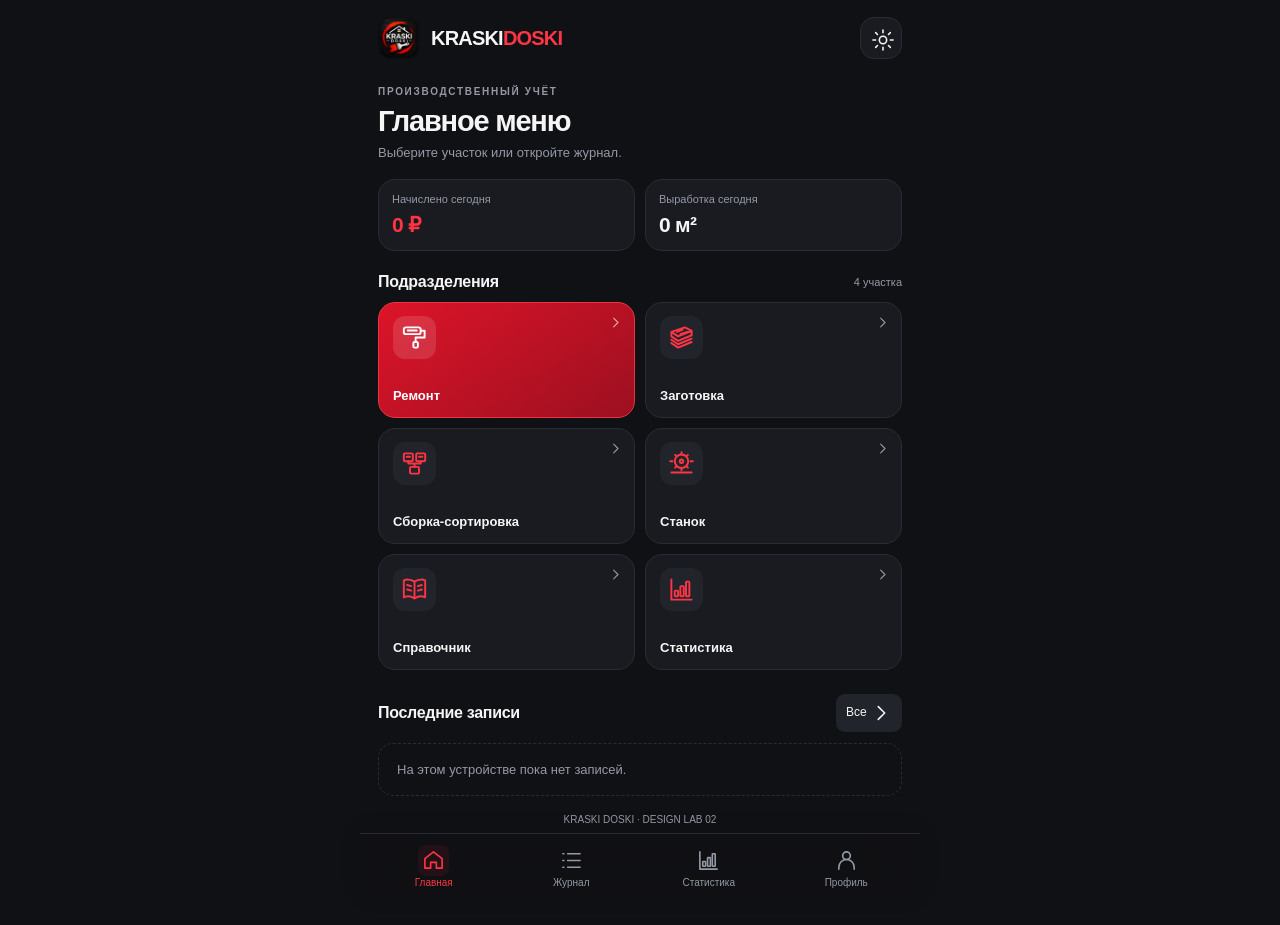
==== kd2-design/index.html @ 3a866140 "Design Lab 02: compact entry screen and four-tab navigation" ====
<!doctype html><html lang="ru"><head><meta charset="utf-8"><meta name="viewport" content="width=device-width,initial-scale=1,viewport-fit=cover"><meta name="theme-color" content="#101012"><meta name="apple-mobile-web-app-capable" content="yes"><meta name="apple-mobile-web-app-title" content="KRASKI DOSKI"><meta name="mobile-web-app-capable" content="yes"><meta name="apple-mobile-web-app-status-bar-style" content="default"><link rel="apple-touch-icon" sizes="180x180" href="https://origame1987.github.io/-/kd2-apple-icon.png"><link rel="icon" type="image/png" href="https://origame1987.github.io/-/kd2-icon-192.png"><title>KRASKI DOSKI 2.0</title><style>
:root{font:15px -apple-system,BlinkMacSystemFont,'Segoe UI',sans-serif;color-scheme:dark;--bg:#101012;--card:#1c1c1f;--line:#323236;--fg:#f5f5f6;--mut:#9b9ba4;--red:#ff2938;--soft:#242429}*{box-sizing:border-box}body{margin:0;background:var(--bg);color:var(--fg)}body.light{color-scheme:light;--bg:#f3f3f5;--card:#fff;--line:#e2e2e6;--fg:#17171b;--mut:#676772;--soft:#eaeaf0;--red:#d80c20}main{max-width:560px;margin:auto;padding:calc(12px + env(safe-area-inset-top)) 16px calc(100px + env(safe-area-inset-bottom))}header{display:flex;align-items:center;gap:8px;margin-bottom:24px}header img{width:34px;height:34px;border-radius:8px}header b{font-size:19px;letter-spacing:-.7px}em{font-style:normal;color:var(--red)}header button{margin-left:auto}h1{font-size:25px;letter-spacing:-.8px;margin:0 0 6px}h2{font-size:17px;margin:20px 0 10px}p{color:var(--mut);margin:5px 0 14px;font-size:13px;line-height:1.4}button,input,select,textarea{font:inherit;color:var(--fg)}button{cursor:pointer;border:0;background:var(--soft);border-radius:9px;padding:11px}button:active{opacity:.75}svg{width:22px;height:22px;vertical-align:middle;flex:none}button svg{pointer-events:none}.tiles{display:grid;grid-template-columns:1fr 1fr;gap:9px;margin:18px 0}.tile{height:112px;display:flex;flex-direction:column;justify-content:center;align-items:center;gap:12px;background:linear-gradient(135deg,var(--soft),var(--card));border:1px solid var(--line);font-weight:650;font-size:14px;line-height:1.15}.tile svg{width:36px;height:36px}.tile:first-child{background:linear-gradient(140deg,#ef1725,#a70916);border-color:#e92c38;color:white}.card{border:1px solid var(--line);background:var(--card);border-radius:12px;padding:12px;margin:9px 0}.row{display:flex;align-items:center;gap:9px;min-height:43px;border-bottom:1px solid var(--line);padding:5px 0}.row:last-child{border:0}.row>svg{color:var(--mut);width:19px;height:19px}.row label{flex:0 1 39%;font-size:12px;color:var(--mut)}.row input,.row select,.row textarea{flex:1;width:0;min-width:0;max-width:100%;background:transparent;border:0;text-align:right;padding:8px 4px;outline:none;box-sizing:border-box;font-size:14px}.row input[type=date],.row input[type=time]{appearance:none;-webkit-appearance:none;display:block;min-width:0;overflow:hidden}.row select{direction:ltr!important;text-align:left!important;unicode-bidi:isolate;min-width:0;flex:1 1 0;appearance:auto}.row:has(select#size),.row:has(select#rs),.row:has(select#operation){flex-wrap:wrap}.row:has(select#size) select,.row:has(select#rs) select,.row:has(select#operation) select{flex:0 0 100%;width:100%;padding:9px 4px}.ref-table{width:100%;border-collapse:collapse;font-size:14px;direction:ltr}.ref-table th,.ref-table td{padding:11px 3px;border-bottom:1px solid var(--line);text-align:left}.ref-table th{font-size:12px;color:var(--mut)}.ref-table td:last-child,.ref-table th:last-child{text-align:right;white-space:nowrap}.ref-table td:first-child{overflow-wrap:anywhere}.ref-search{width:100%;min-width:0}.ref-version{color:var(--mut);font-size:12px}.row input[type=checkbox]{flex:0 0 22px;width:22px;height:22px}.primary{background:linear-gradient(180deg,#ff2433,#c91020);color:white;font-weight:650;width:100%;min-height:46px;margin:10px 0}.small{font-size:12px;padding:8px 10px}.flex{display:flex;align-items:center;gap:8px}.spread{justify-content:space-between}.muted{color:var(--mut);font-size:12px}.metrics{display:grid;grid-template-columns:1fr 1fr;gap:9px}.metric{min-width:0;background:var(--card);border:1px solid var(--line);border-radius:11px;padding:13px;display:grid;gap:8px}.metric svg{color:var(--red)}.metric strong{font-size:21px;letter-spacing:-.7px;overflow-wrap:anywhere}.nav{position:fixed;bottom:0;left:50%;transform:translateX(-50%);width:min(100%,560px);background:var(--bg);border-top:1px solid var(--line);display:flex;align-items:center;justify-content:space-around;padding:8px 5px calc(8px + env(safe-area-inset-bottom));z-index:5}.nav button{background:none;color:var(--mut);font-size:10px;display:flex;flex-direction:column;align-items:center;gap:4px;padding:4px;min-width:53px}.nav button.active{color:var(--red)}.nav button.plus{background:linear-gradient(#ff303f,#ce0717);color:white;border-radius:50%;min-width:48px;width:48px;height:48px;display:grid;place-items:center}.nav button.plus svg{width:27px;height:27px}.record{display:flex;gap:10px;align-items:center;padding:12px 10px;background:var(--card);border:1px solid var(--line);border-radius:10px;margin:5px 0;cursor:pointer}.record>svg{color:var(--red);width:27px;height:27px}.record .info{flex:1;min-width:0}.record b{font-size:14px}.record small{display:block;color:var(--mut);font-size:11px;margin-top:3px;overflow-wrap:anywhere}.right{text-align:right}.datehead{display:flex;justify-content:space-between;font-size:12px;color:var(--mut);padding:10px 0 3px}.filters{display:flex;gap:5px;overflow:auto;margin:12px 0}.filters button{white-space:nowrap;font-size:12px}.filters .active{background:#d91222;color:white}.search{width:100%;padding:12px;background:var(--card);border:1px solid var(--line);border-radius:10px;margin:8px 0}.bars{height:115px;display:flex;gap:6px;align-items:end;padding:8px 0}.bars div{flex:1;min-width:0;text-align:center;font-size:10px;color:var(--mut)}.bars i{display:block;background:linear-gradient(#ff4350,#b40718);border-radius:4px 4px 0 0;margin:0 2px 5px}.donut{width:112px;height:112px;border-radius:50%;display:grid;place-items:center;flex:none}.donut span{border-radius:50%;width:84px;height:84px;background:var(--card);display:grid;place-items:center;font-weight:700;font-size:13px}dialog{max-width:min(92vw,480px);width:100%;background:var(--card);color:var(--fg);border:1px solid var(--line);border-radius:16px;padding:18px}dialog::backdrop{background:#000a}.hide{display:none!important} @media print{.nav,header,button,.filters,.search{display:none!important}body{background:white;color:black}main{padding:0}.card,.record{background:white;color:black;border-color:#aaa}}
/* Design preview 01 */
:root{--bg:#101114;--card:#191b20;--soft:#22242b;--line:#292c33;--red:#ff3545;--mut:#9499a5}
body.light{--bg:#f4f5f7;--card:#fff;--soft:#ebedf2;--line:#dfe2e8;--mut:#626977;--red:#c9142a}
main{padding-left:18px;padding-right:18px}header{gap:11px;margin:5px 0 27px}header img{width:42px;height:42px;border-radius:12px}header b{font-size:20px;letter-spacing:-.8px}header button{width:42px;height:42px;border:1px solid var(--line);border-radius:14px;background:var(--card)}
.home-intro{margin:0 0 17px}.home-intro h1{font-size:29px;letter-spacing:-1.2px}.eyebrow{font-size:10px;letter-spacing:1.7px;font-weight:700;color:var(--mut);margin-bottom:8px}.home-kpis{display:grid;grid-template-columns:1fr 1fr;gap:10px;margin:0 0 22px}.home-kpi{background:var(--card);border:1px solid var(--line);border-radius:17px;padding:13px;min-width:0}.home-kpi span{font-size:11px;color:var(--mut);display:block;margin-bottom:8px}.home-kpi strong{font-size:21px;letter-spacing:-.7px;overflow-wrap:anywhere}.home-kpi:first-child strong{color:var(--red)}.home-section{display:flex;align-items:center;justify-content:space-between;margin:18px 0 11px}.home-section h2{margin:0;font-size:16px;letter-spacing:-.3px}.home-section small{color:var(--mut);font-size:11px}.tiles{gap:10px;margin:0 0 24px;grid-template-columns:repeat(2,minmax(0,1fr))}.tile{height:116px;position:relative;align-items:flex-start;justify-content:space-between;text-align:left;padding:13px 14px;border-radius:17px;background:var(--card);font-size:13px;font-weight:650;gap:6px}.tile:first-child{background:linear-gradient(145deg,#dd1429,#9c1020);border-color:#ed3243;color:#fff}.tile-icon{width:43px;height:43px;display:grid;place-items:center;border-radius:12px;background:var(--soft);color:var(--red)}.tile:first-child .tile-icon{background:#ffffff20;color:white}.tile .tile-icon svg{width:27px;height:27px}.tile .tile-arrow{position:absolute;right:11px;top:12px;color:var(--mut)}.tile .tile-arrow svg{width:15px;height:15px}.tile:first-child .tile-arrow{color:#ffffffa0}.tile-name{max-width:100%;overflow-wrap:anywhere}.home-empty{padding:18px;border:1px dashed var(--line);border-radius:15px;color:var(--mut);font-size:13px}.nav{background:var(--bg);background:color-mix(in srgb,var(--bg) 88%,transparent);backdrop-filter:blur(22px);-webkit-backdrop-filter:blur(22px);padding-top:9px;box-shadow:0 -4px 24px #00000010}.nav button{min-width:0;flex:1;font-size:10px;gap:5px}.nav button.plus{flex:0 0 52px;width:52px;height:52px;margin:0 9px;box-shadow:0 5px 18px #e51b3938}.nav button.active:not(.plus) svg{background:#ff354515;border-radius:8px;box-sizing:content-box;padding:4px;margin:-4px}.record{border-radius:14px}.preview-label{font-size:10px;color:var(--mut);text-align:center;margin-top:18px}@media(max-width:350px){main{padding-left:12px;padding-right:12px}.tile{padding:10px;height:106px}.home-kpi strong{font-size:18px}}@media(prefers-reduced-motion:no-preference){.tile{transition:transform .15s,opacity .15s}.tile:active{transform:scale(.97)}}/* Design Lab 02: entry */
.nav button{flex:1 1 25%;min-height:44px;justify-content:center}.nav button svg{width:23px;height:23px}.nav{padding-top:11px}
.entry-heading{display:flex;align-items:center;gap:12px;margin:0 0 15px}.entry-heading .entry-mark{display:grid;place-items:center;width:45px;height:45px;border-radius:13px;background:#ff354514;color:var(--red);flex:none}.entry-heading .entry-mark svg{width:27px;height:27px}.entry-heading h1{font-size:24px;margin:0 0 3px}.entry-heading p{margin:0;font-size:12px}.entry-heading .small{margin-left:auto;background:var(--card);border:1px solid var(--line);white-space:nowrap}.entry-caption{font-size:10px;font-weight:700;letter-spacing:1.3px;color:var(--mut);margin:17px 2px 7px}.entry-form .card{padding:4px 13px;border-radius:16px;margin:0 0 11px}.entry-form .row{min-height:44px;gap:9px;min-width:0}.entry-form .row>svg{color:var(--mut);width:18px;height:18px}.entry-form .row label{font-size:12px;flex:0 1 36%;min-width:0}.entry-form .row input,.entry-form .row select,.entry-form .row textarea{font-size:16px;min-width:0;max-width:100%;padding:9px 2px;border-radius:7px}.entry-form .row select{text-align:right!important;direction:ltr!important}.entry-form .row:has(select#size),.entry-form .row:has(select#operation){flex-wrap:nowrap}.entry-form .row:has(select#size) select,.entry-form .row:has(select#operation) select{flex:1 1 0;width:0;min-width:0;padding:9px 2px}.entry-form .row input[type=date],.entry-form .row input[type=time]{width:0;flex:1 1 0;max-width:100%;min-width:0;overflow:hidden;text-align:right}.entry-form .row input::-webkit-date-and-time-value{text-align:right;min-width:0}.entry-form .row input[type=checkbox]{flex:0 0 22px;width:22px;height:22px;margin-left:auto;accent-color:var(--red)}.entry-form .row:focus-within>svg{color:var(--red)}.entry-form .metrics{gap:10px;margin:17px 0 0}.entry-form .metric{border-radius:16px;padding:14px;gap:7px}.entry-form .metric:last-child{border-color:#ff35455c}.entry-form .primary.entry-save{border-radius:13px;min-height:49px;display:flex;align-items:center;justify-content:center;gap:8px;margin:12px 0 0;font-size:15px}.entry-save svg{width:19px;height:19px}.entry-hint{font-size:11px;color:var(--mut);text-align:center;margin:9px 0 0}.entry-form .row:has(select#size){flex-wrap:wrap;gap:2px 9px}.entry-form .row:has(select#size) label{flex:1}.entry-form .row:has(select#size) select{flex:0 0 calc(100% - 27px);margin-left:27px;width:calc(100% - 27px);text-align:left!important}.entry-form .row:has(select#operation){flex-wrap:wrap;gap:2px 9px}.entry-form .row:has(select#operation) label{flex:1}.entry-form .row:has(select#operation) select{flex:0 0 calc(100% - 27px);margin-left:27px;width:calc(100% - 27px);text-align:left!important}@media(max-width:350px){.entry-heading h1{font-size:20px}.entry-form .row label{flex-basis:33%}.entry-form .card{padding:4px 10px}}
</style></head><body><main><header><img src="[data-uri]" alt=""><b>KRASKI<em>DOSKI</em></b><button id="theme" aria-label="Тема"></button></header><section id="screen"></section></main><nav class="nav" id="nav"></nav><dialog id="modal"></dialog><script>
const DS=[{"id": "remont", "title": "Ремонт", "key": "kraski_doski_remont_v2", "withBad": true, "operations": [{"name": "Строганая доска", "rate": 33}, {"name": "Поднятый ворс", "rate": 43}, {"name": "Шпаклёвка", "rate": 33}]}, {"id": "zagotovka", "title": "Заготовка", "key": "kraski_doski_zagotovka_v2", "withBad": true, "operations": [{"name": "Заготовка", "rate": 15}]}, {"id": "sortirovka", "title": "Сборка-сортировка", "key": "kraski_doski_sortirovka_v2", "withBad": false, "operations": [{"name": "Сборка", "rate": 2.5}, {"name": "Сортировка", "rate": 2}]}, {"id": "stanok", "title": "Станок", "key": "kraski_doski_stanok_v1", "withBad": false, "operations": [{"name": "Строганая доска", "rate": 4}, {"name": "Промежутка", "rate": 3}, {"name": "Поднятый ворс", "rate": 3}]}];const sizeSet=['20×95×6000','20×120×6000','20×145×6000','45×95×6000','45×145×6000','45×195×6000'];
const PROFILES={
  'ИБКП':['17×145×6000','17×145×5700','17×145×5400','20×145×6000','20×145×5700','20×145×5400','20×170×6000','20×170×5700','20×170×5400','23×196×6000'],
  'UYW':['20×145×6000','20×145×5700','20×145×5400','20×170×6000','20×170×5700','20×170×5400'],
  'UYS':['20×145×6000','20×145×5700','20×145×5400','20×170×6000','20×170×5700','20×170×5400'],
  'UTV':['20×170×6000'],'UTS':['20×170×6000'],
  'KM4R':sizeSet.flatMap(s=>[s,s+' - 4 стороны']),
  'KM2R':['20×95×6000','20×120×6000','20×145×6000'],
  'Вагонка':['15×121×6000'],'Планкен':['20×145×6000']
};
const $=id=>document.getElementById(id), esc=x=>String(x??'').replace(/[&<>"']/g,c=>({'&':'&amp;','<':'&lt;','>':'&gt;','"':'&quot;',"'":'&#39;'}[c])), num=x=>Number(x)||0, fmt=x=>num(x).toLocaleString('ru-RU',{maximumFractionDigits:2}), money=x=>fmt(x)+' ₽', today=()=>{let d=new Date;return new Date(d-d.getTimezoneOffset()*60000).toISOString().slice(0,10)}, uid=()=>crypto.randomUUID?.()||Date.now()+'-'+Math.random(), read=(k,d)=>{try{return JSON.parse(localStorage.getItem(k))??d}catch{return d}}, KEY='kraski_doski_design_lab_01', oldcat=()=>read('kraski_doski_catalog_v2',{workers:[],profiles:PROFILES,orders:[],positions:[]});function initial(){return {catalog:oldcat(),apps:Object.fromEntries(DS.map(d=>[d.id,read(d.key,{records:[],operations:d.operations,hourRate:350})])),theme:'dark'}}let state=read(KEY,null)||read('kraski_doski_2_preview',null)||initial(), page='home', dept=DS[0].id, edit=null, draft=null, filter='all', period=30;const paths={home:'<path d="m3 10 9-7 9 7v10h-6v-6H9v6H3z"/>',list:'<path d="M8 5h13M8 12h13M8 19h13M3 5h1M3 12h1M3 19h1"/>',plus:'<path d="M12 4v16M4 12h16"/>',chart:'<path d="M3 3v18h18"/><rect x="6" y="13" width="3" height="5" rx=".6"/><rect x="11" y="9" width="3" height="9" rx=".6"/><rect x="16" y="5" width="3" height="13" rx=".6"/>',user:'<circle cx="12" cy="7" r="4"/><path d="M4 21v-2a8 8 0 0 1 16 0v2"/>',remont:'<rect x="2.5" y="3" width="15" height="6" rx="2"/><path d="M17.5 6H21v6h-8v4"/><rect x="11" y="16" width="4" height="5" rx="1"/><path d="M6 5.8h8"/>',zagotovka:'<path d="m3 7 12-4 6 3-12 5zM3 7v4l6 4 12-5V6M3 14l6 4 12-5M3 17l6 4 12-5"/><path d="m8 7 5-2m-2 4 6-2"/>',sortirovka:'<rect x="2.5" y="3" width="8" height="7" rx="1"/><rect x="13.5" y="3" width="8" height="7" rx="1"/><rect x="8" y="15" width="8" height="6" rx="1"/><path d="M6.5 10v2h11v-2M12 12v3M5 6h3m8 0h3"/>',stanok:'<circle cx="12" cy="10" r="6"/><circle cx="12" cy="10" r="1.5"/><path d="M12 2v2m0 12v2M4 10H2m20 0h-2M6.3 4.3l1.4 1.4m8.6 8.6 1.4 1.4m0-11.4-1.4 1.4m-8.6 8.6-1.4 1.4M3 20h18"/>',book:'<path d="M12 5C8 2.5 4 3 2.5 4v15c3-1.5 6-1.5 9.5 1 3.5-2.5 6.5-2.5 9.5-1V4C20 3 16 2.5 12 5zm0 0v15M5.5 8l3.5 1m-3.5 3 3.5 1m6-4 3.5-1m-3.5 5 3.5-1"/>',calendar:'<rect x="3" y="5" width="18" height="16" rx="2"/><path d="M3 10h18M7 2v6m10-6v6"/>',check:'<path d="m5 12 4 4L19 6"/>',box:'<path d="m3 7 9-4 9 4v10l-9 4-9-4zm0 0 9 4 9-4m-9 4v10"/>',clock:'<circle cx="12" cy="12" r="9"/><path d="M12 6v6l4 2"/>',money:'<circle cx="12" cy="12" r="9"/><path d="M10 18V6h4a3 3 0 0 1 0 6H8m0 3h7"/>',sun:'<circle cx="12" cy="12" r="4"/><path d="M12 1v3m0 16v3M1 12h3m16 0h3M4 4l2 2m12 12 2 2M20 4l-2 2M6 18l-2 2"/>',chev:'<path d="m9 5 7 7-7 7"/>'};const ico=k=>`<svg viewBox="0 0 24 24" fill="none" stroke="currentColor" stroke-width="1.7" stroke-linecap="round" stroke-linejoin="round">${paths[k]||paths.box}</svg>`;function persist(){try{localStorage.setItem(KEY,JSON.stringify(state));return true}catch(e){alert('Не удалось сохранить данные: '+e.message);return false}}const config=()=>DS.find(d=>d.id===dept), app=()=>state.apps[dept], all=()=>DS.flatMap(d=>(state.apps[d.id]?.records||[]).map(r=>({...r,department:d.id}))), name=id=>DS.find(d=>d.id===id)?.title||id, total=(a,k)=>a.reduce((s,r)=>s+num(r[k]),0);function go(p){page=p;render();window.scrollTo(0,0)}function start(id,r=null,copy=false){dept=id;edit=copy?null:r?.id||null;draft=r?{...r,date:copy?today():r.date}: {date:today(),workerId:app().lastWorkerId||'',mode:'piece',operation:app().operations[0]?.name,qty:'',bad:0,profile:Object.keys(state.catalog.profiles)[0]};go('entry')}function opts(a,v){return a.map(x=>{let [k,t]=Array.isArray(x)?x:[x,x];return `<option value="${esc(k)}" ${String(k)===String(v)?'selected':''}>${esc(t)}</option>`}).join('')}function sel(id,a,v){return `<select id="${id}">${opts(a,v)}</select>`}function inp(id,v='',type='text'){return `<input id="${id}" type="${type}" value="${esc(v)}" ${type==='number'?'min="0" step="any" inputmode="decimal"':''}>`}function row(label,field,k='box'){return `<div class="row">${ico(k)}<label>${label}</label>${field}</div>`}function metric(t,v,k){return `<div class="metric">${ico(k)}<span class="muted">${t}</span><strong>${v}</strong></div>`}function rec(r){return `<div class="record" onclick="openRecord('${esc(r.department)}','${esc(r.id)}')">${ico(r.department)}<div class="info"><b>${esc(name(r.department))}</b><small>${esc(r.operation)} · ${esc(r.order||'—')} / ${esc(r.position||'—')}</small><small>${esc(r.worker||'')} · ${esc(r.profile||'')} ${esc(r.size||'')}</small></div><div class="right"><b>${r.mode==='hour'?fmt(r.hours)+' ч':fmt(r.area)+' м²'}</b><small style="color:var(--red)">${money(r.pay)}</small></div>${ico('chev')}</div>`}function render(){document.body.classList.toggle('light',state.theme==='light');$('theme').innerHTML=ico('sun');$('nav').innerHTML=[['home','Главная','home'],['journal','Журнал','list'],['stats','Статистика','chart'],['settings','Профиль','user']].map(([p,t,k])=>`<button class="${p===page?'active':''} ${p==='entry'?'plus':''}" onclick="${p==='entry'?"start(dept)":`go('${p}')`}">${ico(k)}${t}</button>`).join('');let a=all(),s=$('screen');if(page==='home'){let daily=a.filter(r=>r.date===today()),tile=(k,t,action)=>`<button class="tile" onclick="${action}"><span class="tile-icon">${ico(k)}</span><span class="tile-arrow">${ico('chev')}</span><span class="tile-name">${esc(t)}</span></button>`;s.innerHTML=`<div class="home-intro"><div class="eyebrow">ПРОИЗВОДСТВЕННЫЙ УЧЁТ</div><h1>Главное меню</h1><p>Выберите участок или откройте журнал.</p></div><div class="home-kpis"><div class="home-kpi"><span>Начислено сегодня</span><strong>${money(total(daily,'pay'))}</strong></div><div class="home-kpi"><span>Выработка сегодня</span><strong>${fmt(total(daily,'area'))} м²</strong></div></div><div class="home-section"><h2>Подразделения</h2><small>4 участка</small></div><div class="tiles">${DS.map(d=>tile(d.id,d.title,`start('${d.id}')`)).join('')}${tile('book','Справочник',`go('ref')`)}${tile('chart','Статистика',`go('stats')`)}</div><div class="home-section"><h2>Последние записи</h2><button class="small" onclick="go('journal')">Все ${ico('chev')}</button></div>${a.sort((x,y)=>String(y.updatedAt||y.date).localeCompare(String(x.updatedAt||x.date))).slice(0,3).map(rec).join('')||'<div class="home-empty">На этом устройстве пока нет записей.</div>'}<div class="preview-label">KRASKI DOSKI · DESIGN LAB 02</div>`}else if(page==='entry')entry();else if(page==='journal'||page==='orders'||page==='report')journal();else if(page==='stats')stats();else if(page==='settings')settings();else reference()}
function entry(){let d=draft||{},c=config(),a=app(),profiles=state.catalog.profiles,pr=d.profile||Object.keys(profiles)[0],sorting=d.sorting||{};let fields=[['sortNumber','№ сортировки'],['sortArea','Площадь сортировки'],['orderQty','Количество в заказе'],['orderGrade','Сорт'],['orderArea','Площадь заказа'],['whABC','ABC'],['whAB','AB'],['whCover','AB (укрывная)'],['whD','D'],['sortNote','Примечание']];$('screen').innerHTML=`<div class="entry-form"><div class="entry-heading"><span class="entry-mark">${ico(dept)}</span><div><h1>${edit?'Редактирование':'Новая запись'}</h1><p>${esc(c.title)}</p></div><button class="small" onclick="repeat()">Повторить</button></div><div class="entry-caption">ОСНОВНЫЕ ДАННЫЕ</div><div class="card">${row('Участок',sel('dep',DS.map(x=>[x.id,x.title]),dept))}${row('Дата работы',inp('date',d.date||today(),'date'),'calendar')}${row('Сотрудник',sel('worker',[['','Выберите'],...state.catalog.workers.filter(w=>w.active!==false||w.id===d.workerId).map(w=>[w.id,w.name])],d.workerId),'user')}${row('Заказ',inp('order',d.order),'list')}${row('Позиция',inp('position',d.position))}${dept==='stanok'?row('Время',inp('machineTime',d.machineTime,'time'),'clock'):''}${row('Начисление',sel('mode',[['piece','Сдельная'],['hour','Почасовая']],d.mode),'money')}</div><div class="card" id="piece"><div class="entry-caption" style="margin:10px 0 4px">ПРОИЗВОДСТВЕННОЕ ЗАДАНИЕ</div>${row('Вид работы',sel('operation',a.operations.map(o=>[o.name,o.name+' · '+fmt(o.rate)+' ₽']),d.operation))}${row('Профиль',sel('profile',Object.keys(profiles),pr))}${row('Размер',sel('size',profiles[pr]||[],d.size))}${row('Количество',inp('qty',d.qty,'number'))}${c.withBad?row('Брак',inp('bad',d.bad||0,'number')):''}${row('Площадь вручную',`<input id="manual" type="checkbox" ${d.manual?'checked':''}>`)}<div id="manualrow">${row('Площадь, м²',inp('manualArea',d.manual?d.area:'','number'))}</div><div id="sorting">${dept==='sortirovka'?fields.map(([k,t])=>row(t,inp(k,sorting[k],['sortArea','orderQty','orderArea','whABC','whAB','whCover','whD'].includes(k)?'number':'text'))).join(''):''}</div></div><div class="card" id="hour"><div class="entry-caption" style="margin:10px 0 4px">ПОЧАСОВАЯ РАБОТА</div>${row('Часы',inp('hours',d.hours,'number'),'clock')}${row('Описание',inp('description',d.description))}</div><div class="metrics" id="result"></div><button class="primary entry-save" onclick="save()">${ico('check')} Сохранить запись</button><p class="entry-hint">Данные сохраняются на этом устройстве</p></div>`; $('dep').onchange=()=>start($('dep').value);$('profile').onchange=()=>{$('size').innerHTML=opts(profiles[$('profile').value]||[]);calc()};$('screen').oninput=calc;$('screen').onchange=calc;calc()}
function calc(){if(page!=='entry'||!$('mode'))return;let hour=$('mode').value==='hour',qty=num($('qty').value),bad=num($('bad')?.value),p=$('profile').value,s=$('size').value,[t,w,l]=(s.match(/\d+/g)||[]).map(Number),width=s.includes('4 стороны')?2*(w+t):['KM2R','KM4R'].includes(p)?w+2*t:w,area=$('manual').checked?num($('manualArea').value):num(width*l*Math.max(0,qty-bad)/1e6),hours=num($('hours').value),op=hour?'Почасовая работа':$('operation').value,rate=edit&&draft.operation===op&&Number.isFinite(+draft.rate)?+draft.rate:hour?num(app().hourRate):num(app().operations.find(o=>o.name===op)?.rate),pay=Math.round((hour?hours:area)*rate*100)/100;$('piece').classList.toggle('hide',hour);$('hour').classList.toggle('hide',!hour);$('manualrow').classList.toggle('hide',!$('manual').checked);$('sorting').classList.toggle('hide',op!=='Сортировка');$('result').innerHTML=metric('Выработка',hour?fmt(hours)+' ч':fmt(area)+' м²','chart')+metric('Заработок',`<em>${money(pay)}</em>`,'money');return {mode:hour?'hour':'piece',operation:op,qty:hour?0:qty,bad:hour?0:bad,profile:hour?'':p,size:hour?'':s,area:hour?0:area,hours:hour?hours:0,rate,pay,manual:!hour&&$('manual').checked}}
function save(){let r=calc(),w=state.catalog.workers.find(w=>w.id===$('worker').value),date=$('date').value;if(!w||!date||r.rate<0|| (r.mode==='piece'&&(!Number.isInteger(r.qty)||r.qty<=0||!Number.isInteger(r.bad)||r.bad<0||r.bad>r.qty||!r.area||r.area<0))||(r.mode==='hour'&&r.hours<=0))return alert('Проверьте сотрудника, дату и объём.');Object.assign(r,{id:edit||uid(),department:dept,date,workerId:w.id,worker:w.name,order:$('order').value.trim(),position:$('position').value.trim(),description:r.mode==='hour'?$('description').value:'',updatedAt:new Date().toISOString()});if($('machineTime'))r.machineTime=$('machineTime').value;if(r.operation==='Сортировка'){r.sorting={};for(let k of ['sortNumber','sortArea','orderQty','orderGrade','orderArea','whABC','whAB','whCover','whD','sortNote']){let e=$(k);if(e.type==='number'&&e.value!==''&&(+e.value<0||!Number.isFinite(+e.value)))return alert('Проверьте поля сортировки');r.sorting[k]=e.type==='number'&&e.value!==''?+e.value:e.value}}if(date>today()&&!confirm('Дата в будущем. Продолжить?'))return;if(app().records.some(x=>x.id!==edit&&['date','workerId','order','position','operation','qty','area','hours'].every(k=>String(x[k]??'')===String(r[k]??'')))&&!confirm('Похожая запись уже существует. Сохранить?'))return;let old=app().records.slice();if(edit)app().records=old.map(x=>x.id===edit?r:x);else app().records.unshift(r);app().lastWorkerId=w.id;if(!persist()){app().records=old;return}edit=null;go('journal')}
function repeat(){let r=app().records[0];if(!r)return alert('Нет предыдущих записей');start(dept,r,true)}function openRecord(d,id){let r=state.apps[d].records.find(x=>String(x.id)===id);if(!r)return;let m=$('modal');m.innerHTML=`<h2>${esc(name(d))}</h2><p>${esc(r.date)} · ${esc(r.worker)} · ${money(r.pay)}</p><button class="primary" id="ed">Редактировать</button><button id="del">Удалить запись</button> <button onclick="$('modal').close()">Закрыть</button>`;m.showModal();$('ed').onclick=()=>{m.close();start(d,r)};$('del').onclick=()=>{if(confirm('Удалить запись?')){let a=state.apps[d],old=a.records;a.records=a.records.filter(x=>x!==r);if(!persist())a.records=old;m.close();render()}}}
function journal(){let s=$('screen');s.innerHTML=`<h1>${page==='orders'?'История заказов':page==='report'?'Отчёт':'Журнал'}</h1><div class="filters">${[['all','Все'],...DS.map(d=>[d.id,d.title])].map(([k,t])=>`<button class="${filter===k?'active':''}" onclick="filter='${k}';journal()">${t}</button>`).join('')}</div><input id="search" class="search" placeholder="Поиск заказа, сотрудника, профиля"><div class="card">${row('С даты',inp('from','','date'),'calendar')}${row('По дату',inp('to','','date'),'calendar')}</div><div id="journalList"></div>${page==='report'?'<button class="primary" onclick="window.print()">Печатать / PDF</button><button onclick="csv()">CSV</button>':''}`;for(let k of ['search','from','to'])$(k).oninput=journalRows;journalRows()}function rows(){let q=($('search')?.value||'').toLowerCase(),f=$('from')?.value,t=$('to')?.value;return all().filter(r=>(filter==='all'||r.department===filter)&&(!f||r.date>=f)&&(!t||r.date<=t)&&(!q||[r.order,r.position,r.worker,r.profile,r.operation].join(' ').toLowerCase().includes(q))).sort((a,b)=>String(b.date).localeCompare(String(a.date)))}function journalRows(){let a=rows(),groups={};for(let r of a)(groups[r.date]??=[]).push(r);$('journalList').innerHTML=`<div class="metrics">${metric('Начислено',money(total(a,'pay')),'money')}${metric('Выработка',fmt(total(a,'area'))+' м²','chart')}</div>`+Object.entries(groups).map(([d,rs])=>`<div class="datehead"><b>${esc(d.split('-').reverse().join('.'))}</b>${money(total(rs,'pay'))}</div>${rs.map(rec).join('')}`).join('')+(a.length?'':'<p>Нет записей.</p>')}
function stats(){let end=today(),cut=new Date(end+'T12:00:00');cut.setDate(cut.getDate()-period+1);let from=period===0?'':cut.toISOString().slice(0,10),a=all().filter(r=>!from||r.date>=from&&r.date<=end),days=Array.from({length:7},(_,i)=>{let d=new Date(end+'T12:00:00');d.setDate(d.getDate()-6+i);return d.toISOString().slice(0,10)}),vals=days.map(d=>total(a.filter(r=>r.date===d),'pay')),max=Math.max(1,...vals),areas=DS.map(d=>total(a.filter(r=>r.department===d.id),'area')),sum=areas.reduce((s,x)=>s+x,0),colors=['#ff2333','#ff7781','#a4a4ab','#55555e'];let n=0,stops=areas.map((v,i)=>{let x=n;n+=sum?v/sum*100:0;return colors[i]+' '+x+'% '+n+'%'});$('screen').innerHTML=`<h1>Статистика</h1><div class="filters">${[[1,'Сегодня'],[7,'Неделя'],[30,'Месяц'],[0,'Всё']].map(([k,t])=>`<button class="${k===period?'active':''}" onclick="period=${k};stats()">${t}</button>`).join('')}</div><div class="metrics">${metric('Заработок',money(total(a,'pay')),'money')}${metric('Выработка',fmt(sum)+' м²','chart')}${metric('Записей',a.length,'list')}${metric('Часы',fmt(total(a,'hours'))+' ч','clock')}</div><div class="card"><h2>Динамика заработка · 7 дней</h2><div class="bars">${vals.map((v,i)=>`<div title="${money(v)}"><i style="height:${Math.max(2,v/max*90)}px"></i>${days[i].slice(8)}</div>`).join('')}</div></div><div class="card"><h2>Выработка по участкам</h2><div class="flex"><div class="donut" style="background:${sum?'conic-gradient('+stops.join(',')+')':'var(--line)'}"><span>${fmt(sum)} м²</span></div><div style="flex:1">${DS.map((d,i)=>`<p><span style="color:${colors[i]}">●</span> ${d.title} · ${fmt(areas[i])} м²</p>`).join('')}</div></div></div>`}
function download(n,content,type){let url=URL.createObjectURL(new Blob([content],{type})),a=document.createElement('a');a.href=url;a.download=n;a.click();setTimeout(()=>URL.revokeObjectURL(url),1000)}function backup(){download('kraski-doski-2-'+today()+'.json',JSON.stringify({format:'kraski-doski-full-v2',catalog:state.catalog,apps:state.apps},null,2),'application/json')}function csv(){let cols=['department','date','worker','order','position','operation','profile','size','qty','bad','area','hours','rate','pay'];download('report.csv','\ufeff'+[cols.join(';'),...rows().map(r=>cols.map(k=>'"'+String(r[k]??'').replaceAll('"','""')+'"').join(';'))].join('\r\n'),'text/csv')}
function settings(){$('screen').innerHTML=`<h1>Профиль и настройки</h1><p>Тестовая версия · отдельное хранилище. Основное приложение не изменяется.</p><div class="card"><button class="primary" onclick="go('orders')">История заказов</button><button class="primary" onclick="go('report')">Отчёты и печать</button></div><h2>Сотрудники</h2><div class="card">${state.catalog.workers.map(w=>`<div class="row"><span style="flex:1">${esc(w.name)}</span><button class="small" onclick="toggleWorker('${esc(w.id)}')">${w.active===false?'Включить':'Отключить'}</button></div>`).join('')}${row('Имя',inp('wn'))}${row('Участок',sel('wh',DS.map(d=>[d.id,d.title]),dept))}<button class="primary" onclick="addWorker()">Добавить сотрудника</button></div><h2>Расценки</h2>${DS.map(d=>`<div class="card"><b>${d.title}</b>${state.apps[d.id].operations.map((o,i)=>row(esc(o.name),`<input type="number" min="0" step="any" value="${num(o.rate)}" onchange="setRate('${d.id}',${i},this.value)">`)).join('')}${row('Почасовая',`<input type="number" min="0" step="any" value="${num(state.apps[d.id].hourRate)}" onchange="setRate('${d.id}',-1,this.value)">`)} </div>`).join('')}<h2>Резервные копии</h2><button class="primary" onclick="backup()">Скачать JSON</button><div class="card"><label for="restore">Восстановить полную копию</label><input type="file" id="restore" accept=".json" style="max-width:100%"></div><button onclick="if(confirm('Заменить тестовые данные копией из старого приложения?')){state=initial();persist();render()}">Повторно скопировать старые данные</button>`;$('restore').onchange=async e=>{try{let o=JSON.parse(await e.target.files[0].text());if(o.format!=='kraski-doski-full-v2'||!Array.isArray(o.catalog?.workers)||!o.catalog.profiles||!DS.every(d=>Array.isArray(o.apps?.[d.id]?.records)&&Array.isArray(o.apps[d.id].operations)))throw Error('Нужна полная копия четырёх участков');if(confirm('Заменить только тестовые данные?')){state.catalog=o.catalog;state.apps=o.apps;persist();render()}}catch(e){alert(e.message)}}}function addWorker(){let n=$('wn').value.trim();if(!n)return;if(state.catalog.workers.some(w=>w.name.toLowerCase()===n.toLowerCase()))return alert('Имя уже существует');state.catalog.workers.push({id:uid(),name:n,home:$('wh').value,active:true});persist();settings()}function toggleWorker(id){let w=state.catalog.workers.find(w=>w.id===id);w.active=w.active===false;persist();settings()}function setRate(d,i,v){if(!Number.isFinite(+v)||+v<0)return alert('Проверьте ставку');if(i<0)state.apps[d].hourRate=+v;else state.apps[d].operations[i].rate=+v;persist()}
function areaPerBoard(profile,size){let [t,w,l]=(String(size).match(/\d+/g)||[]).map(Number);if(!(t>0&&w>0&&l>0))return 0;let face=profile==='KM4R'&&String(size).includes('4 стороны')?2*(w+t):['KM2R','KM4R'].includes(profile)?w+2*t:w;return face*l/1e6}
function fmtArea(v){return Number(v||0).toLocaleString('ru-RU',{maximumFractionDigits:4})}
function reference(){let profiles=state.catalog.profiles, rates=DS.flatMap(d=>(state.apps[d.id].operations||[]).map(o=>[String(o.rate),d.title+' · '+o.name+' — '+fmt(o.rate)+' ₽/м²'])), hrs=DS.map(d=>[String(state.apps[d.id].hourRate??350),d.title+' · '+fmt(state.apps[d.id].hourRate??350)+' ₽/ч']);$('screen').innerHTML=`<h1>Справочник</h1><p class="ref-version">Версия 2.2 · обновлённый справочник</p><h2>Калькулятор площади</h2><div class="card">${row('Профиль',sel('rp',Object.keys(profiles)))}${row('Размер',sel('rs',[]))}${row('Количество',inp('rq',100,'number'))}${row('Площадь вручную',inp('rm','','number'))}${row('Работа и ставка',sel('rr',rates))}<div class="metrics"><div class="metric"><span class="muted">Общая площадь</span><strong id="ra"></strong></div><div class="metric"><span class="muted">Стоимость работы</span><strong id="rpPay"></strong></div></div><p id="ra1" class="muted"></p></div><h2>Почасовая работа</h2><div class="card">${row('Часы',inp('rh',2,'number'))}${row('Ставка',sel('rhr',hrs))}<h2 id="rhp"></h2></div><h2>Профили и размеры</h2><input class="search ref-search" id="refSearch" placeholder="Поиск профиля или размера"><div id="refList"></div><h2>Добавить профиль / размер</h2><div class="card">${row('Название',inp('pn'))}${row('Размер, мм',inp('ps'))}<button class="primary" onclick="addSize()">Добавить</button></div>`;function list(){let q=$('refSearch').value.toLowerCase().trim();$('refList').innerHTML=Object.entries(profiles).map(([p,s])=>{let a=s.filter(x=>(p+' '+x).toLowerCase().includes(q));return a.length?`<div class="card"><h2>${esc(p)} · ${a.length}</h2><table class="ref-table"><thead><tr><th>Размер, мм</th><th>Площадь 1 доски</th></tr></thead><tbody>${a.map(x=>`<tr><td dir="ltr">${esc(x)}</td><td>${fmtArea(areaPerBoard(p,x))} м²</td></tr>`).join('')}</tbody></table></div>`:''}).join('')||'<p>Ничего не найдено</p>'}function calculate(){let p=$('rp').value,s=$('rs').value,one=areaPerBoard(p,s),area=$('rm').value!==''?Math.max(0,num($('rm').value)):one*Math.max(0,Math.floor(num($('rq').value)));$('ra').textContent=fmtArea(area)+' м²';$('rpPay').textContent=money(area*num($('rr').value));$('ra1').textContent='Обработка: '+(p==='KM4R'&&s.includes('4 стороны')?'4 стороны':['KM2R','KM4R'].includes(p)?'3 стороны':'1 сторона')+'. Площадь одной доски: '+fmtArea(one)+' м²';$('rhp').textContent=money(Math.max(0,num($('rh').value))*num($('rhr').value))}$('rp').onchange=()=>{$('rs').innerHTML=opts(profiles[$('rp').value]||[]);$('rm').value='';calculate()};$('rs').onchange=()=>{$('rm').value='';calculate()};for(let id of ['rq','rm','rr','rh','rhr']){$(id).oninput=calculate;$(id).onchange=calculate}$('refSearch').oninput=list;$('rp').onchange();list()}
function addSize(){let p=$('pn').value.trim(),s=$('ps').value.trim().replace(/[xх*]/gi,'×').replace(/\s*×\s*/g,'×');if(!p||!/^\d+×\d+×\d+( - 4 стороны)?$/.test(s))return alert('Пример: 20×145×6000');let a=state.catalog.profiles[p]??=[];if(!a.includes(s))a.push(s);persist();reference()}$('theme').onclick=()=>{state.theme=state.theme==='light'?'dark':'light';document.body.classList.toggle('light',state.theme==='light');persist()};if(!read(KEY,null))persist();render();
</script></body></html>
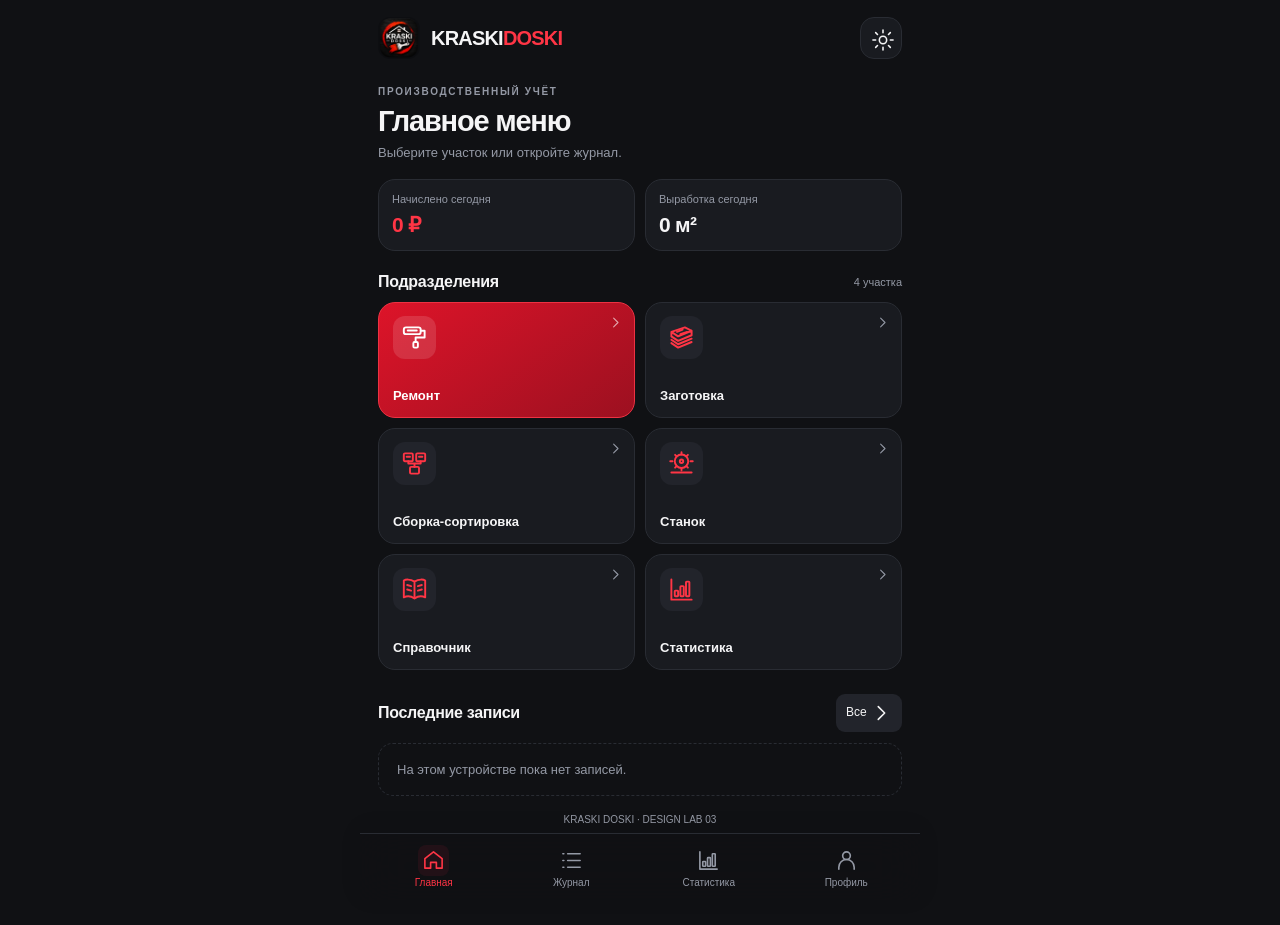
==== commit 349eeae0: "Design Lab 03: journal cards, daily totals and period filters" ====
--- a/kd2-design/index.html
+++ b/kd2-design/index.html
@@ -7,6 +7,8 @@
 .home-intro{margin:0 0 17px}.home-intro h1{font-size:29px;letter-spacing:-1.2px}.eyebrow{font-size:10px;letter-spacing:1.7px;font-weight:700;color:var(--mut);margin-bottom:8px}.home-kpis{display:grid;grid-template-columns:1fr 1fr;gap:10px;margin:0 0 22px}.home-kpi{background:var(--card);border:1px solid var(--line);border-radius:17px;padding:13px;min-width:0}.home-kpi span{font-size:11px;color:var(--mut);display:block;margin-bottom:8px}.home-kpi strong{font-size:21px;letter-spacing:-.7px;overflow-wrap:anywhere}.home-kpi:first-child strong{color:var(--red)}.home-section{display:flex;align-items:center;justify-content:space-between;margin:18px 0 11px}.home-section h2{margin:0;font-size:16px;letter-spacing:-.3px}.home-section small{color:var(--mut);font-size:11px}.tiles{gap:10px;margin:0 0 24px;grid-template-columns:repeat(2,minmax(0,1fr))}.tile{height:116px;position:relative;align-items:flex-start;justify-content:space-between;text-align:left;padding:13px 14px;border-radius:17px;background:var(--card);font-size:13px;font-weight:650;gap:6px}.tile:first-child{background:linear-gradient(145deg,#dd1429,#9c1020);border-color:#ed3243;color:#fff}.tile-icon{width:43px;height:43px;display:grid;place-items:center;border-radius:12px;background:var(--soft);color:var(--red)}.tile:first-child .tile-icon{background:#ffffff20;color:white}.tile .tile-icon svg{width:27px;height:27px}.tile .tile-arrow{position:absolute;right:11px;top:12px;color:var(--mut)}.tile .tile-arrow svg{width:15px;height:15px}.tile:first-child .tile-arrow{color:#ffffffa0}.tile-name{max-width:100%;overflow-wrap:anywhere}.home-empty{padding:18px;border:1px dashed var(--line);border-radius:15px;color:var(--mut);font-size:13px}.nav{background:var(--bg);background:color-mix(in srgb,var(--bg) 88%,transparent);backdrop-filter:blur(22px);-webkit-backdrop-filter:blur(22px);padding-top:9px;box-shadow:0 -4px 24px #00000010}.nav button{min-width:0;flex:1;font-size:10px;gap:5px}.nav button.plus{flex:0 0 52px;width:52px;height:52px;margin:0 9px;box-shadow:0 5px 18px #e51b3938}.nav button.active:not(.plus) svg{background:#ff354515;border-radius:8px;box-sizing:content-box;padding:4px;margin:-4px}.record{border-radius:14px}.preview-label{font-size:10px;color:var(--mut);text-align:center;margin-top:18px}@media(max-width:350px){main{padding-left:12px;padding-right:12px}.tile{padding:10px;height:106px}.home-kpi strong{font-size:18px}}@media(prefers-reduced-motion:no-preference){.tile{transition:transform .15s,opacity .15s}.tile:active{transform:scale(.97)}}/* Design Lab 02: entry */
 .nav button{flex:1 1 25%;min-height:44px;justify-content:center}.nav button svg{width:23px;height:23px}.nav{padding-top:11px}
 .entry-heading{display:flex;align-items:center;gap:12px;margin:0 0 15px}.entry-heading .entry-mark{display:grid;place-items:center;width:45px;height:45px;border-radius:13px;background:#ff354514;color:var(--red);flex:none}.entry-heading .entry-mark svg{width:27px;height:27px}.entry-heading h1{font-size:24px;margin:0 0 3px}.entry-heading p{margin:0;font-size:12px}.entry-heading .small{margin-left:auto;background:var(--card);border:1px solid var(--line);white-space:nowrap}.entry-caption{font-size:10px;font-weight:700;letter-spacing:1.3px;color:var(--mut);margin:17px 2px 7px}.entry-form .card{padding:4px 13px;border-radius:16px;margin:0 0 11px}.entry-form .row{min-height:44px;gap:9px;min-width:0}.entry-form .row>svg{color:var(--mut);width:18px;height:18px}.entry-form .row label{font-size:12px;flex:0 1 36%;min-width:0}.entry-form .row input,.entry-form .row select,.entry-form .row textarea{font-size:16px;min-width:0;max-width:100%;padding:9px 2px;border-radius:7px}.entry-form .row select{text-align:right!important;direction:ltr!important}.entry-form .row:has(select#size),.entry-form .row:has(select#operation){flex-wrap:nowrap}.entry-form .row:has(select#size) select,.entry-form .row:has(select#operation) select{flex:1 1 0;width:0;min-width:0;padding:9px 2px}.entry-form .row input[type=date],.entry-form .row input[type=time]{width:0;flex:1 1 0;max-width:100%;min-width:0;overflow:hidden;text-align:right}.entry-form .row input::-webkit-date-and-time-value{text-align:right;min-width:0}.entry-form .row input[type=checkbox]{flex:0 0 22px;width:22px;height:22px;margin-left:auto;accent-color:var(--red)}.entry-form .row:focus-within>svg{color:var(--red)}.entry-form .metrics{gap:10px;margin:17px 0 0}.entry-form .metric{border-radius:16px;padding:14px;gap:7px}.entry-form .metric:last-child{border-color:#ff35455c}.entry-form .primary.entry-save{border-radius:13px;min-height:49px;display:flex;align-items:center;justify-content:center;gap:8px;margin:12px 0 0;font-size:15px}.entry-save svg{width:19px;height:19px}.entry-hint{font-size:11px;color:var(--mut);text-align:center;margin:9px 0 0}.entry-form .row:has(select#size){flex-wrap:wrap;gap:2px 9px}.entry-form .row:has(select#size) label{flex:1}.entry-form .row:has(select#size) select{flex:0 0 calc(100% - 27px);margin-left:27px;width:calc(100% - 27px);text-align:left!important}.entry-form .row:has(select#operation){flex-wrap:wrap;gap:2px 9px}.entry-form .row:has(select#operation) label{flex:1}.entry-form .row:has(select#operation) select{flex:0 0 calc(100% - 27px);margin-left:27px;width:calc(100% - 27px);text-align:left!important}@media(max-width:350px){.entry-heading h1{font-size:20px}.entry-form .row label{flex-basis:33%}.entry-form .card{padding:4px 10px}}
+/* Design Lab 03: journal */
+.journal-intro h1{font-size:29px;letter-spacing:-1.1px}.journal-intro p{margin-bottom:16px}.journal-tools{padding:12px;border-radius:17px;background:var(--card);border:1px solid var(--line);margin:12px 0}.journal-search{display:flex;align-items:center;gap:9px;background:var(--soft);border-radius:11px;padding:0 11px}.journal-search svg{color:var(--mut);width:18px;height:18px}.journal-search .search{background:none;border:0;margin:0;padding:12px 0;font-size:16px;outline:0;min-width:0}.journal-tools .filters{margin:12px 0 8px;scrollbar-width:none;gap:6px}.journal-tools .filters::-webkit-scrollbar{display:none}.journal-tools .filters button{border:1px solid var(--line);border-radius:9px;padding:8px 11px;min-height:36px}.journal-tools .filters button.active{background:var(--red);border-color:var(--red);color:#fff}.journal-period{display:flex;gap:6px;flex-wrap:wrap;margin:9px 0}.journal-period button{font-size:12px;border:1px solid var(--line);padding:8px 10px}.journal-period button.active{color:var(--red);border-color:var(--red)}.journal-tools details{border-top:1px solid var(--line);padding-top:10px;margin-top:10px}.journal-tools summary{cursor:pointer;font-size:12px;color:var(--mut);padding:4px 0}.journal-tools .row input[type=date]{flex:1 1 0;width:0;min-width:0;max-width:100%;font-size:16px}.journal-summary{margin:17px 0 18px}.journal-summary .metric{border-radius:15px}.journal-summary .metric:first-child strong{color:var(--red)}.journal-count{font-size:11px;color:var(--mut);margin:9px 2px}.shift-group{margin:20px 0 12px}.shift-heading{display:flex;align-items:center;justify-content:space-between;gap:8px;margin:0 1px 9px}.shift-heading strong{font-size:14px}.shift-heading small{display:block;color:var(--mut);font-size:11px;margin-top:4px}.shift-heading .shift-money{text-align:right;color:var(--red);font-size:15px;font-weight:700;white-space:nowrap}.shift-list{border:1px solid var(--line);background:var(--card);border-radius:16px;overflow:hidden}.shift-record{display:flex;width:100%;align-items:center;text-align:left;gap:10px;padding:13px 11px;background:transparent;border-radius:0;min-width:0;border-bottom:1px solid var(--line)}.shift-record:last-child{border:0}.shift-icon{flex:none;width:36px;height:36px;border-radius:11px;background:var(--soft);color:var(--red);display:grid;place-items:center}.shift-icon svg{width:22px;height:22px}.shift-info{flex:1;min-width:0}.shift-info b{font-size:13px;display:block;overflow-wrap:anywhere}.shift-info small{display:block;color:var(--mut);font-size:11px;line-height:1.4;margin-top:3px;overflow-wrap:anywhere}.shift-value{flex:none;text-align:right}.shift-value b{display:block;font-size:13px;color:var(--fg)}.shift-value small{display:block;font-size:12px;color:var(--red);margin-top:5px}.shift-record>svg{width:14px;height:14px;color:var(--mut)}.journal-empty{border:1px dashed var(--line);padding:28px 12px;border-radius:16px;text-align:center;color:var(--mut)}.journal-empty svg{display:block;margin:0 auto 10px;width:30px;height:30px}.journal-empty strong{display:block;color:var(--fg);margin-bottom:5px}.journal-empty p{margin:0}.journal-print{display:flex;gap:8px;align-items:center}.journal-print .primary{flex:1}@media(max-width:350px){.shift-record{gap:7px;padding:12px 8px}.shift-icon{width:30px;height:30px}.shift-record>svg{display:none}}@media print{.journal-tools,.journal-print{display:none!important}.shift-list{border-color:#aaa;background:white}.shift-record{display:flex!important;color:black}.shift-value b,.shift-info b{color:black}.shift-info small,.shift-heading small{color:#555}}
 </style></head><body><main><header><img src="[data-uri]" alt=""><b>KRASKI<em>DOSKI</em></b><button id="theme" aria-label="Тема"></button></header><section id="screen"></section></main><nav class="nav" id="nav"></nav><dialog id="modal"></dialog><script>
 const DS=[{"id": "remont", "title": "Ремонт", "key": "kraski_doski_remont_v2", "withBad": true, "operations": [{"name": "Строганая доска", "rate": 33}, {"name": "Поднятый ворс", "rate": 43}, {"name": "Шпаклёвка", "rate": 33}]}, {"id": "zagotovka", "title": "Заготовка", "key": "kraski_doski_zagotovka_v2", "withBad": true, "operations": [{"name": "Заготовка", "rate": 15}]}, {"id": "sortirovka", "title": "Сборка-сортировка", "key": "kraski_doski_sortirovka_v2", "withBad": false, "operations": [{"name": "Сборка", "rate": 2.5}, {"name": "Сортировка", "rate": 2}]}, {"id": "stanok", "title": "Станок", "key": "kraski_doski_stanok_v1", "withBad": false, "operations": [{"name": "Строганая доска", "rate": 4}, {"name": "Промежутка", "rate": 3}, {"name": "Поднятый ворс", "rate": 3}]}];const sizeSet=['20×95×6000','20×120×6000','20×145×6000','45×95×6000','45×145×6000','45×195×6000'];
 const PROFILES={
@@ -18,12 +20,16 @@
   'KM2R':['20×95×6000','20×120×6000','20×145×6000'],
   'Вагонка':['15×121×6000'],'Планкен':['20×145×6000']
 };
-const $=id=>document.getElementById(id), esc=x=>String(x??'').replace(/[&<>"']/g,c=>({'&':'&amp;','<':'&lt;','>':'&gt;','"':'&quot;',"'":'&#39;'}[c])), num=x=>Number(x)||0, fmt=x=>num(x).toLocaleString('ru-RU',{maximumFractionDigits:2}), money=x=>fmt(x)+' ₽', today=()=>{let d=new Date;return new Date(d-d.getTimezoneOffset()*60000).toISOString().slice(0,10)}, uid=()=>crypto.randomUUID?.()||Date.now()+'-'+Math.random(), read=(k,d)=>{try{return JSON.parse(localStorage.getItem(k))??d}catch{return d}}, KEY='kraski_doski_design_lab_01', oldcat=()=>read('kraski_doski_catalog_v2',{workers:[],profiles:PROFILES,orders:[],positions:[]});function initial(){return {catalog:oldcat(),apps:Object.fromEntries(DS.map(d=>[d.id,read(d.key,{records:[],operations:d.operations,hourRate:350})])),theme:'dark'}}let state=read(KEY,null)||read('kraski_doski_2_preview',null)||initial(), page='home', dept=DS[0].id, edit=null, draft=null, filter='all', period=30;const paths={home:'<path d="m3 10 9-7 9 7v10h-6v-6H9v6H3z"/>',list:'<path d="M8 5h13M8 12h13M8 19h13M3 5h1M3 12h1M3 19h1"/>',plus:'<path d="M12 4v16M4 12h16"/>',chart:'<path d="M3 3v18h18"/><rect x="6" y="13" width="3" height="5" rx=".6"/><rect x="11" y="9" width="3" height="9" rx=".6"/><rect x="16" y="5" width="3" height="13" rx=".6"/>',user:'<circle cx="12" cy="7" r="4"/><path d="M4 21v-2a8 8 0 0 1 16 0v2"/>',remont:'<rect x="2.5" y="3" width="15" height="6" rx="2"/><path d="M17.5 6H21v6h-8v4"/><rect x="11" y="16" width="4" height="5" rx="1"/><path d="M6 5.8h8"/>',zagotovka:'<path d="m3 7 12-4 6 3-12 5zM3 7v4l6 4 12-5V6M3 14l6 4 12-5M3 17l6 4 12-5"/><path d="m8 7 5-2m-2 4 6-2"/>',sortirovka:'<rect x="2.5" y="3" width="8" height="7" rx="1"/><rect x="13.5" y="3" width="8" height="7" rx="1"/><rect x="8" y="15" width="8" height="6" rx="1"/><path d="M6.5 10v2h11v-2M12 12v3M5 6h3m8 0h3"/>',stanok:'<circle cx="12" cy="10" r="6"/><circle cx="12" cy="10" r="1.5"/><path d="M12 2v2m0 12v2M4 10H2m20 0h-2M6.3 4.3l1.4 1.4m8.6 8.6 1.4 1.4m0-11.4-1.4 1.4m-8.6 8.6-1.4 1.4M3 20h18"/>',book:'<path d="M12 5C8 2.5 4 3 2.5 4v15c3-1.5 6-1.5 9.5 1 3.5-2.5 6.5-2.5 9.5-1V4C20 3 16 2.5 12 5zm0 0v15M5.5 8l3.5 1m-3.5 3 3.5 1m6-4 3.5-1m-3.5 5 3.5-1"/>',calendar:'<rect x="3" y="5" width="18" height="16" rx="2"/><path d="M3 10h18M7 2v6m10-6v6"/>',check:'<path d="m5 12 4 4L19 6"/>',box:'<path d="m3 7 9-4 9 4v10l-9 4-9-4zm0 0 9 4 9-4m-9 4v10"/>',clock:'<circle cx="12" cy="12" r="9"/><path d="M12 6v6l4 2"/>',money:'<circle cx="12" cy="12" r="9"/><path d="M10 18V6h4a3 3 0 0 1 0 6H8m0 3h7"/>',sun:'<circle cx="12" cy="12" r="4"/><path d="M12 1v3m0 16v3M1 12h3m16 0h3M4 4l2 2m12 12 2 2M20 4l-2 2M6 18l-2 2"/>',chev:'<path d="m9 5 7 7-7 7"/>'};const ico=k=>`<svg viewBox="0 0 24 24" fill="none" stroke="currentColor" stroke-width="1.7" stroke-linecap="round" stroke-linejoin="round">${paths[k]||paths.box}</svg>`;function persist(){try{localStorage.setItem(KEY,JSON.stringify(state));return true}catch(e){alert('Не удалось сохранить данные: '+e.message);return false}}const config=()=>DS.find(d=>d.id===dept), app=()=>state.apps[dept], all=()=>DS.flatMap(d=>(state.apps[d.id]?.records||[]).map(r=>({...r,department:d.id}))), name=id=>DS.find(d=>d.id===id)?.title||id, total=(a,k)=>a.reduce((s,r)=>s+num(r[k]),0);function go(p){page=p;render();window.scrollTo(0,0)}function start(id,r=null,copy=false){dept=id;edit=copy?null:r?.id||null;draft=r?{...r,date:copy?today():r.date}: {date:today(),workerId:app().lastWorkerId||'',mode:'piece',operation:app().operations[0]?.name,qty:'',bad:0,profile:Object.keys(state.catalog.profiles)[0]};go('entry')}function opts(a,v){return a.map(x=>{let [k,t]=Array.isArray(x)?x:[x,x];return `<option value="${esc(k)}" ${String(k)===String(v)?'selected':''}>${esc(t)}</option>`}).join('')}function sel(id,a,v){return `<select id="${id}">${opts(a,v)}</select>`}function inp(id,v='',type='text'){return `<input id="${id}" type="${type}" value="${esc(v)}" ${type==='number'?'min="0" step="any" inputmode="decimal"':''}>`}function row(label,field,k='box'){return `<div class="row">${ico(k)}<label>${label}</label>${field}</div>`}function metric(t,v,k){return `<div class="metric">${ico(k)}<span class="muted">${t}</span><strong>${v}</strong></div>`}function rec(r){return `<div class="record" onclick="openRecord('${esc(r.department)}','${esc(r.id)}')">${ico(r.department)}<div class="info"><b>${esc(name(r.department))}</b><small>${esc(r.operation)} · ${esc(r.order||'—')} / ${esc(r.position||'—')}</small><small>${esc(r.worker||'')} · ${esc(r.profile||'')} ${esc(r.size||'')}</small></div><div class="right"><b>${r.mode==='hour'?fmt(r.hours)+' ч':fmt(r.area)+' м²'}</b><small style="color:var(--red)">${money(r.pay)}</small></div>${ico('chev')}</div>`}function render(){document.body.classList.toggle('light',state.theme==='light');$('theme').innerHTML=ico('sun');$('nav').innerHTML=[['home','Главная','home'],['journal','Журнал','list'],['stats','Статистика','chart'],['settings','Профиль','user']].map(([p,t,k])=>`<button class="${p===page?'active':''} ${p==='entry'?'plus':''}" onclick="${p==='entry'?"start(dept)":`go('${p}')`}">${ico(k)}${t}</button>`).join('');let a=all(),s=$('screen');if(page==='home'){let daily=a.filter(r=>r.date===today()),tile=(k,t,action)=>`<button class="tile" onclick="${action}"><span class="tile-icon">${ico(k)}</span><span class="tile-arrow">${ico('chev')}</span><span class="tile-name">${esc(t)}</span></button>`;s.innerHTML=`<div class="home-intro"><div class="eyebrow">ПРОИЗВОДСТВЕННЫЙ УЧЁТ</div><h1>Главное меню</h1><p>Выберите участок или откройте журнал.</p></div><div class="home-kpis"><div class="home-kpi"><span>Начислено сегодня</span><strong>${money(total(daily,'pay'))}</strong></div><div class="home-kpi"><span>Выработка сегодня</span><strong>${fmt(total(daily,'area'))} м²</strong></div></div><div class="home-section"><h2>Подразделения</h2><small>4 участка</small></div><div class="tiles">${DS.map(d=>tile(d.id,d.title,`start('${d.id}')`)).join('')}${tile('book','Справочник',`go('ref')`)}${tile('chart','Статистика',`go('stats')`)}</div><div class="home-section"><h2>Последние записи</h2><button class="small" onclick="go('journal')">Все ${ico('chev')}</button></div>${a.sort((x,y)=>String(y.updatedAt||y.date).localeCompare(String(x.updatedAt||x.date))).slice(0,3).map(rec).join('')||'<div class="home-empty">На этом устройстве пока нет записей.</div>'}<div class="preview-label">KRASKI DOSKI · DESIGN LAB 02</div>`}else if(page==='entry')entry();else if(page==='journal'||page==='orders'||page==='report')journal();else if(page==='stats')stats();else if(page==='settings')settings();else reference()}
+const $=id=>document.getElementById(id), esc=x=>String(x??'').replace(/[&<>"']/g,c=>({'&':'&amp;','<':'&lt;','>':'&gt;','"':'&quot;',"'":'&#39;'}[c])), num=x=>Number(x)||0, fmt=x=>num(x).toLocaleString('ru-RU',{maximumFractionDigits:2}), money=x=>fmt(x)+' ₽', today=()=>{let d=new Date;return new Date(d-d.getTimezoneOffset()*60000).toISOString().slice(0,10)}, uid=()=>crypto.randomUUID?.()||Date.now()+'-'+Math.random(), read=(k,d)=>{try{return JSON.parse(localStorage.getItem(k))??d}catch{return d}}, KEY='kraski_doski_design_lab_01', oldcat=()=>read('kraski_doski_catalog_v2',{workers:[],profiles:PROFILES,orders:[],positions:[]});function initial(){return {catalog:oldcat(),apps:Object.fromEntries(DS.map(d=>[d.id,read(d.key,{records:[],operations:d.operations,hourRate:350})])),theme:'dark'}}let state=read(KEY,null)||read('kraski_doski_2_preview',null)||initial(), page='home', dept=DS[0].id, edit=null, draft=null, filter='all', period=30;const paths={search:'<circle cx="10.5" cy="10.5" r="6.5"/><path d="m16 16 5 5"/>',home:'<path d="m3 10 9-7 9 7v10h-6v-6H9v6H3z"/>',list:'<path d="M8 5h13M8 12h13M8 19h13M3 5h1M3 12h1M3 19h1"/>',plus:'<path d="M12 4v16M4 12h16"/>',chart:'<path d="M3 3v18h18"/><rect x="6" y="13" width="3" height="5" rx=".6"/><rect x="11" y="9" width="3" height="9" rx=".6"/><rect x="16" y="5" width="3" height="13" rx=".6"/>',user:'<circle cx="12" cy="7" r="4"/><path d="M4 21v-2a8 8 0 0 1 16 0v2"/>',remont:'<rect x="2.5" y="3" width="15" height="6" rx="2"/><path d="M17.5 6H21v6h-8v4"/><rect x="11" y="16" width="4" height="5" rx="1"/><path d="M6 5.8h8"/>',zagotovka:'<path d="m3 7 12-4 6 3-12 5zM3 7v4l6 4 12-5V6M3 14l6 4 12-5M3 17l6 4 12-5"/><path d="m8 7 5-2m-2 4 6-2"/>',sortirovka:'<rect x="2.5" y="3" width="8" height="7" rx="1"/><rect x="13.5" y="3" width="8" height="7" rx="1"/><rect x="8" y="15" width="8" height="6" rx="1"/><path d="M6.5 10v2h11v-2M12 12v3M5 6h3m8 0h3"/>',stanok:'<circle cx="12" cy="10" r="6"/><circle cx="12" cy="10" r="1.5"/><path d="M12 2v2m0 12v2M4 10H2m20 0h-2M6.3 4.3l1.4 1.4m8.6 8.6 1.4 1.4m0-11.4-1.4 1.4m-8.6 8.6-1.4 1.4M3 20h18"/>',book:'<path d="M12 5C8 2.5 4 3 2.5 4v15c3-1.5 6-1.5 9.5 1 3.5-2.5 6.5-2.5 9.5-1V4C20 3 16 2.5 12 5zm0 0v15M5.5 8l3.5 1m-3.5 3 3.5 1m6-4 3.5-1m-3.5 5 3.5-1"/>',calendar:'<rect x="3" y="5" width="18" height="16" rx="2"/><path d="M3 10h18M7 2v6m10-6v6"/>',check:'<path d="m5 12 4 4L19 6"/>',box:'<path d="m3 7 9-4 9 4v10l-9 4-9-4zm0 0 9 4 9-4m-9 4v10"/>',clock:'<circle cx="12" cy="12" r="9"/><path d="M12 6v6l4 2"/>',money:'<circle cx="12" cy="12" r="9"/><path d="M10 18V6h4a3 3 0 0 1 0 6H8m0 3h7"/>',sun:'<circle cx="12" cy="12" r="4"/><path d="M12 1v3m0 16v3M1 12h3m16 0h3M4 4l2 2m12 12 2 2M20 4l-2 2M6 18l-2 2"/>',chev:'<path d="m9 5 7 7-7 7"/>'};const ico=k=>`<svg viewBox="0 0 24 24" fill="none" stroke="currentColor" stroke-width="1.7" stroke-linecap="round" stroke-linejoin="round">${paths[k]||paths.box}</svg>`;function persist(){try{localStorage.setItem(KEY,JSON.stringify(state));return true}catch(e){alert('Не удалось сохранить данные: '+e.message);return false}}const config=()=>DS.find(d=>d.id===dept), app=()=>state.apps[dept], all=()=>DS.flatMap(d=>(state.apps[d.id]?.records||[]).map(r=>({...r,department:d.id}))), name=id=>DS.find(d=>d.id===id)?.title||id, total=(a,k)=>a.reduce((s,r)=>s+num(r[k]),0);function go(p){page=p;render();window.scrollTo(0,0)}function start(id,r=null,copy=false){dept=id;edit=copy?null:r?.id||null;draft=r?{...r,date:copy?today():r.date}: {date:today(),workerId:app().lastWorkerId||'',mode:'piece',operation:app().operations[0]?.name,qty:'',bad:0,profile:Object.keys(state.catalog.profiles)[0]};go('entry')}function opts(a,v){return a.map(x=>{let [k,t]=Array.isArray(x)?x:[x,x];return `<option value="${esc(k)}" ${String(k)===String(v)?'selected':''}>${esc(t)}</option>`}).join('')}function sel(id,a,v){return `<select id="${id}">${opts(a,v)}</select>`}function inp(id,v='',type='text'){return `<input id="${id}" type="${type}" value="${esc(v)}" ${type==='number'?'min="0" step="any" inputmode="decimal"':''}>`}function row(label,field,k='box'){return `<div class="row">${ico(k)}<label>${label}</label>${field}</div>`}function metric(t,v,k){return `<div class="metric">${ico(k)}<span class="muted">${t}</span><strong>${v}</strong></div>`}function rec(r){return `<div class="record" onclick="openRecord('${esc(r.department)}','${esc(r.id)}')">${ico(r.department)}<div class="info"><b>${esc(name(r.department))}</b><small>${esc(r.operation)} · ${esc(r.order||'—')} / ${esc(r.position||'—')}</small><small>${esc(r.worker||'')} · ${esc(r.profile||'')} ${esc(r.size||'')}</small></div><div class="right"><b>${r.mode==='hour'?fmt(r.hours)+' ч':fmt(r.area)+' м²'}</b><small style="color:var(--red)">${money(r.pay)}</small></div>${ico('chev')}</div>`}function render(){document.body.classList.toggle('light',state.theme==='light');$('theme').innerHTML=ico('sun');$('nav').innerHTML=[['home','Главная','home'],['journal','Журнал','list'],['stats','Статистика','chart'],['settings','Профиль','user']].map(([p,t,k])=>`<button class="${p===page?'active':''} ${p==='entry'?'plus':''}" onclick="${p==='entry'?"start(dept)":`go('${p}')`}">${ico(k)}${t}</button>`).join('');let a=all(),s=$('screen');if(page==='home'){let daily=a.filter(r=>r.date===today()),tile=(k,t,action)=>`<button class="tile" onclick="${action}"><span class="tile-icon">${ico(k)}</span><span class="tile-arrow">${ico('chev')}</span><span class="tile-name">${esc(t)}</span></button>`;s.innerHTML=`<div class="home-intro"><div class="eyebrow">ПРОИЗВОДСТВЕННЫЙ УЧЁТ</div><h1>Главное меню</h1><p>Выберите участок или откройте журнал.</p></div><div class="home-kpis"><div class="home-kpi"><span>Начислено сегодня</span><strong>${money(total(daily,'pay'))}</strong></div><div class="home-kpi"><span>Выработка сегодня</span><strong>${fmt(total(daily,'area'))} м²</strong></div></div><div class="home-section"><h2>Подразделения</h2><small>4 участка</small></div><div class="tiles">${DS.map(d=>tile(d.id,d.title,`start('${d.id}')`)).join('')}${tile('book','Справочник',`go('ref')`)}${tile('chart','Статистика',`go('stats')`)}</div><div class="home-section"><h2>Последние записи</h2><button class="small" onclick="go('journal')">Все ${ico('chev')}</button></div>${a.sort((x,y)=>String(y.updatedAt||y.date).localeCompare(String(x.updatedAt||x.date))).slice(0,3).map(rec).join('')||'<div class="home-empty">На этом устройстве пока нет записей.</div>'}<div class="preview-label">KRASKI DOSKI · DESIGN LAB 03</div>`}else if(page==='entry')entry();else if(page==='journal'||page==='orders'||page==='report')journal();else if(page==='stats')stats();else if(page==='settings')settings();else reference()}
 function entry(){let d=draft||{},c=config(),a=app(),profiles=state.catalog.profiles,pr=d.profile||Object.keys(profiles)[0],sorting=d.sorting||{};let fields=[['sortNumber','№ сортировки'],['sortArea','Площадь сортировки'],['orderQty','Количество в заказе'],['orderGrade','Сорт'],['orderArea','Площадь заказа'],['whABC','ABC'],['whAB','AB'],['whCover','AB (укрывная)'],['whD','D'],['sortNote','Примечание']];$('screen').innerHTML=`<div class="entry-form"><div class="entry-heading"><span class="entry-mark">${ico(dept)}</span><div><h1>${edit?'Редактирование':'Новая запись'}</h1><p>${esc(c.title)}</p></div><button class="small" onclick="repeat()">Повторить</button></div><div class="entry-caption">ОСНОВНЫЕ ДАННЫЕ</div><div class="card">${row('Участок',sel('dep',DS.map(x=>[x.id,x.title]),dept))}${row('Дата работы',inp('date',d.date||today(),'date'),'calendar')}${row('Сотрудник',sel('worker',[['','Выберите'],...state.catalog.workers.filter(w=>w.active!==false||w.id===d.workerId).map(w=>[w.id,w.name])],d.workerId),'user')}${row('Заказ',inp('order',d.order),'list')}${row('Позиция',inp('position',d.position))}${dept==='stanok'?row('Время',inp('machineTime',d.machineTime,'time'),'clock'):''}${row('Начисление',sel('mode',[['piece','Сдельная'],['hour','Почасовая']],d.mode),'money')}</div><div class="card" id="piece"><div class="entry-caption" style="margin:10px 0 4px">ПРОИЗВОДСТВЕННОЕ ЗАДАНИЕ</div>${row('Вид работы',sel('operation',a.operations.map(o=>[o.name,o.name+' · '+fmt(o.rate)+' ₽']),d.operation))}${row('Профиль',sel('profile',Object.keys(profiles),pr))}${row('Размер',sel('size',profiles[pr]||[],d.size))}${row('Количество',inp('qty',d.qty,'number'))}${c.withBad?row('Брак',inp('bad',d.bad||0,'number')):''}${row('Площадь вручную',`<input id="manual" type="checkbox" ${d.manual?'checked':''}>`)}<div id="manualrow">${row('Площадь, м²',inp('manualArea',d.manual?d.area:'','number'))}</div><div id="sorting">${dept==='sortirovka'?fields.map(([k,t])=>row(t,inp(k,sorting[k],['sortArea','orderQty','orderArea','whABC','whAB','whCover','whD'].includes(k)?'number':'text'))).join(''):''}</div></div><div class="card" id="hour"><div class="entry-caption" style="margin:10px 0 4px">ПОЧАСОВАЯ РАБОТА</div>${row('Часы',inp('hours',d.hours,'number'),'clock')}${row('Описание',inp('description',d.description))}</div><div class="metrics" id="result"></div><button class="primary entry-save" onclick="save()">${ico('check')} Сохранить запись</button><p class="entry-hint">Данные сохраняются на этом устройстве</p></div>`; $('dep').onchange=()=>start($('dep').value);$('profile').onchange=()=>{$('size').innerHTML=opts(profiles[$('profile').value]||[]);calc()};$('screen').oninput=calc;$('screen').onchange=calc;calc()}
 function calc(){if(page!=='entry'||!$('mode'))return;let hour=$('mode').value==='hour',qty=num($('qty').value),bad=num($('bad')?.value),p=$('profile').value,s=$('size').value,[t,w,l]=(s.match(/\d+/g)||[]).map(Number),width=s.includes('4 стороны')?2*(w+t):['KM2R','KM4R'].includes(p)?w+2*t:w,area=$('manual').checked?num($('manualArea').value):num(width*l*Math.max(0,qty-bad)/1e6),hours=num($('hours').value),op=hour?'Почасовая работа':$('operation').value,rate=edit&&draft.operation===op&&Number.isFinite(+draft.rate)?+draft.rate:hour?num(app().hourRate):num(app().operations.find(o=>o.name===op)?.rate),pay=Math.round((hour?hours:area)*rate*100)/100;$('piece').classList.toggle('hide',hour);$('hour').classList.toggle('hide',!hour);$('manualrow').classList.toggle('hide',!$('manual').checked);$('sorting').classList.toggle('hide',op!=='Сортировка');$('result').innerHTML=metric('Выработка',hour?fmt(hours)+' ч':fmt(area)+' м²','chart')+metric('Заработок',`<em>${money(pay)}</em>`,'money');return {mode:hour?'hour':'piece',operation:op,qty:hour?0:qty,bad:hour?0:bad,profile:hour?'':p,size:hour?'':s,area:hour?0:area,hours:hour?hours:0,rate,pay,manual:!hour&&$('manual').checked}}
 function save(){let r=calc(),w=state.catalog.workers.find(w=>w.id===$('worker').value),date=$('date').value;if(!w||!date||r.rate<0|| (r.mode==='piece'&&(!Number.isInteger(r.qty)||r.qty<=0||!Number.isInteger(r.bad)||r.bad<0||r.bad>r.qty||!r.area||r.area<0))||(r.mode==='hour'&&r.hours<=0))return alert('Проверьте сотрудника, дату и объём.');Object.assign(r,{id:edit||uid(),department:dept,date,workerId:w.id,worker:w.name,order:$('order').value.trim(),position:$('position').value.trim(),description:r.mode==='hour'?$('description').value:'',updatedAt:new Date().toISOString()});if($('machineTime'))r.machineTime=$('machineTime').value;if(r.operation==='Сортировка'){r.sorting={};for(let k of ['sortNumber','sortArea','orderQty','orderGrade','orderArea','whABC','whAB','whCover','whD','sortNote']){let e=$(k);if(e.type==='number'&&e.value!==''&&(+e.value<0||!Number.isFinite(+e.value)))return alert('Проверьте поля сортировки');r.sorting[k]=e.type==='number'&&e.value!==''?+e.value:e.value}}if(date>today()&&!confirm('Дата в будущем. Продолжить?'))return;if(app().records.some(x=>x.id!==edit&&['date','workerId','order','position','operation','qty','area','hours'].every(k=>String(x[k]??'')===String(r[k]??'')))&&!confirm('Похожая запись уже существует. Сохранить?'))return;let old=app().records.slice();if(edit)app().records=old.map(x=>x.id===edit?r:x);else app().records.unshift(r);app().lastWorkerId=w.id;if(!persist()){app().records=old;return}edit=null;go('journal')}
 function repeat(){let r=app().records[0];if(!r)return alert('Нет предыдущих записей');start(dept,r,true)}function openRecord(d,id){let r=state.apps[d].records.find(x=>String(x.id)===id);if(!r)return;let m=$('modal');m.innerHTML=`<h2>${esc(name(d))}</h2><p>${esc(r.date)} · ${esc(r.worker)} · ${money(r.pay)}</p><button class="primary" id="ed">Редактировать</button><button id="del">Удалить запись</button> <button onclick="$('modal').close()">Закрыть</button>`;m.showModal();$('ed').onclick=()=>{m.close();start(d,r)};$('del').onclick=()=>{if(confirm('Удалить запись?')){let a=state.apps[d],old=a.records;a.records=a.records.filter(x=>x!==r);if(!persist())a.records=old;m.close();render()}}}
-function journal(){let s=$('screen');s.innerHTML=`<h1>${page==='orders'?'История заказов':page==='report'?'Отчёт':'Журнал'}</h1><div class="filters">${[['all','Все'],...DS.map(d=>[d.id,d.title])].map(([k,t])=>`<button class="${filter===k?'active':''}" onclick="filter='${k}';journal()">${t}</button>`).join('')}</div><input id="search" class="search" placeholder="Поиск заказа, сотрудника, профиля"><div class="card">${row('С даты',inp('from','','date'),'calendar')}${row('По дату',inp('to','','date'),'calendar')}</div><div id="journalList"></div>${page==='report'?'<button class="primary" onclick="window.print()">Печатать / PDF</button><button onclick="csv()">CSV</button>':''}`;for(let k of ['search','from','to'])$(k).oninput=journalRows;journalRows()}function rows(){let q=($('search')?.value||'').toLowerCase(),f=$('from')?.value,t=$('to')?.value;return all().filter(r=>(filter==='all'||r.department===filter)&&(!f||r.date>=f)&&(!t||r.date<=t)&&(!q||[r.order,r.position,r.worker,r.profile,r.operation].join(' ').toLowerCase().includes(q))).sort((a,b)=>String(b.date).localeCompare(String(a.date)))}function journalRows(){let a=rows(),groups={};for(let r of a)(groups[r.date]??=[]).push(r);$('journalList').innerHTML=`<div class="metrics">${metric('Начислено',money(total(a,'pay')),'money')}${metric('Выработка',fmt(total(a,'area'))+' м²','chart')}</div>`+Object.entries(groups).map(([d,rs])=>`<div class="datehead"><b>${esc(d.split('-').reverse().join('.'))}</b>${money(total(rs,'pay'))}</div>${rs.map(rec).join('')}`).join('')+(a.length?'':'<p>Нет записей.</p>')}
+let journalDates={from:'',to:'',q:'',preset:'all'};function journalPreset(p){let t=today(),d=new Date(t+'T12:00:00');journalDates.preset=p;if(p==='all'){journalDates.from='';journalDates.to=''}else{if(p==='week')d.setDate(d.getDate()-6);if(p==='month')d.setDate(1);journalDates.from=d.getFullYear()+'-'+String(d.getMonth()+1).padStart(2,'0')+'-'+String(d.getDate()).padStart(2,'0');journalDates.to=t}journal()}
+function journal(){let s=$('screen');s.innerHTML=`<div class="journal-intro"><div class="eyebrow">ПРОИЗВОДСТВЕННЫЙ УЧЁТ</div><h1>${page==='orders'?'История заказов':page==='report'?'Отчёт':'Журнал'}</h1><p>Записи, выработка и начисления по дням.</p></div><div class="journal-tools"><div class="journal-search">${ico('search')}<input id="search" class="search" placeholder="Заказ, сотрудник, профиль" value="${esc(journalDates.q)}"></div><div class="filters">${[['all','Все участки'],...DS.map(d=>[d.id,d.title])].map(([k,t])=>`<button class="${filter===k?'active':''}" onclick="filter='${k}';journal()">${esc(t)}</button>`).join('')}</div><div class="journal-period">${[['all','Все даты'],['day','Сегодня'],['week','7 дней'],['month','Этот месяц']].map(([k,t])=>`<button class="${journalDates.preset===k?'active':''}" onclick="journalPreset('${k}')">${t}</button>`).join('')}</div><details ${journalDates.preset==='custom'?'open':''}><summary>Выбрать период вручную</summary>${row('С даты',inp('from',journalDates.from,'date'),'calendar')}${row('По дату',inp('to',journalDates.to,'date'),'calendar')}</details></div><div id="journalList"></div>${page==='report'?'<div class="journal-print"><button class="primary" onclick="window.print()">Печатать / PDF</button><button onclick="csv()">CSV</button></div>':''}`;for(let k of ['search','from','to'])$(k).oninput=()=>{journalDates.q=$('search').value;journalDates.from=$('from').value;journalDates.to=$('to').value;if(k!=='search'){journalDates.preset='custom';document.querySelectorAll('.journal-period button').forEach(b=>b.classList.remove('active'))}journalRows()};journalRows()}
+function rows(){let q=($('search')?.value||'').toLowerCase(),f=$('from')?.value,t=$('to')?.value;return all().filter(r=>(filter==='all'||r.department===filter)&&(!f||r.date>=f)&&(!t||r.date<=t)&&(!q||[r.order,r.position,r.worker,r.profile,r.operation].join(' ').toLowerCase().includes(q))).sort((a,b)=>String(b.date).localeCompare(String(a.date)))}
+function shiftRec(r){return `<button class="shift-record" data-dept="${esc(r.department)}" data-id="${esc(r.id)}"><span class="shift-icon">${ico(r.department)}</span><span class="shift-info"><b>${esc(name(r.department))} · ${esc(r.operation||'')}</b><small>Заказ ${esc(r.order||'—')} / поз. ${esc(r.position||'—')}</small><small>${esc(r.worker||'')} ${esc(r.profile||'')} ${esc(r.size||'')}</small></span><span class="shift-value"><b>${r.mode==='hour'?fmt(r.hours)+' ч':fmt(r.area)+' м²'}</b><small>${money(r.pay)}</small></span>${ico('chev')}</button>`}
+function journalRows(){let a=rows(),groups={};for(let r of a)(groups[r.date]??=[]).push(r);$('journalList').innerHTML=`<div class="journal-summary"><div class="metrics">${metric('Начислено',money(total(a,'pay')),'money')}${metric('Выработка',fmt(total(a,'area'))+' м²','chart')}</div><div class="journal-count">Записей: ${a.length} · Часов: ${fmt(total(a,'hours'))}</div></div>`+Object.entries(groups).map(([d,rs])=>`<section class="shift-group"><div class="shift-heading"><div><strong>${d===today()?'Сегодня · ':''}${esc(d.split('-').reverse().join('.'))}</strong><small>Записей: ${rs.length} · ${fmt(total(rs,'area'))} м²</small></div><div class="shift-money">${money(total(rs,'pay'))}</div></div><div class="shift-list">${rs.map(shiftRec).join('')}</div></section>`).join('')+(a.length?'':`<div class="journal-empty">${ico('list')}<strong>Нет записей</strong><p>Измените фильтры или добавьте запись.</p></div>`);$('journalList').querySelectorAll('.shift-record').forEach(b=>b.onclick=()=>openRecord(b.dataset.dept,b.dataset.id))}
 function stats(){let end=today(),cut=new Date(end+'T12:00:00');cut.setDate(cut.getDate()-period+1);let from=period===0?'':cut.toISOString().slice(0,10),a=all().filter(r=>!from||r.date>=from&&r.date<=end),days=Array.from({length:7},(_,i)=>{let d=new Date(end+'T12:00:00');d.setDate(d.getDate()-6+i);return d.toISOString().slice(0,10)}),vals=days.map(d=>total(a.filter(r=>r.date===d),'pay')),max=Math.max(1,...vals),areas=DS.map(d=>total(a.filter(r=>r.department===d.id),'area')),sum=areas.reduce((s,x)=>s+x,0),colors=['#ff2333','#ff7781','#a4a4ab','#55555e'];let n=0,stops=areas.map((v,i)=>{let x=n;n+=sum?v/sum*100:0;return colors[i]+' '+x+'% '+n+'%'});$('screen').innerHTML=`<h1>Статистика</h1><div class="filters">${[[1,'Сегодня'],[7,'Неделя'],[30,'Месяц'],[0,'Всё']].map(([k,t])=>`<button class="${k===period?'active':''}" onclick="period=${k};stats()">${t}</button>`).join('')}</div><div class="metrics">${metric('Заработок',money(total(a,'pay')),'money')}${metric('Выработка',fmt(sum)+' м²','chart')}${metric('Записей',a.length,'list')}${metric('Часы',fmt(total(a,'hours'))+' ч','clock')}</div><div class="card"><h2>Динамика заработка · 7 дней</h2><div class="bars">${vals.map((v,i)=>`<div title="${money(v)}"><i style="height:${Math.max(2,v/max*90)}px"></i>${days[i].slice(8)}</div>`).join('')}</div></div><div class="card"><h2>Выработка по участкам</h2><div class="flex"><div class="donut" style="background:${sum?'conic-gradient('+stops.join(',')+')':'var(--line)'}"><span>${fmt(sum)} м²</span></div><div style="flex:1">${DS.map((d,i)=>`<p><span style="color:${colors[i]}">●</span> ${d.title} · ${fmt(areas[i])} м²</p>`).join('')}</div></div></div>`}
 function download(n,content,type){let url=URL.createObjectURL(new Blob([content],{type})),a=document.createElement('a');a.href=url;a.download=n;a.click();setTimeout(()=>URL.revokeObjectURL(url),1000)}function backup(){download('kraski-doski-2-'+today()+'.json',JSON.stringify({format:'kraski-doski-full-v2',catalog:state.catalog,apps:state.apps},null,2),'application/json')}function csv(){let cols=['department','date','worker','order','position','operation','profile','size','qty','bad','area','hours','rate','pay'];download('report.csv','\ufeff'+[cols.join(';'),...rows().map(r=>cols.map(k=>'"'+String(r[k]??'').replaceAll('"','""')+'"').join(';'))].join('\r\n'),'text/csv')}
 function settings(){$('screen').innerHTML=`<h1>Профиль и настройки</h1><p>Тестовая версия · отдельное хранилище. Основное приложение не изменяется.</p><div class="card"><button class="primary" onclick="go('orders')">История заказов</button><button class="primary" onclick="go('report')">Отчёты и печать</button></div><h2>Сотрудники</h2><div class="card">${state.catalog.workers.map(w=>`<div class="row"><span style="flex:1">${esc(w.name)}</span><button class="small" onclick="toggleWorker('${esc(w.id)}')">${w.active===false?'Включить':'Отключить'}</button></div>`).join('')}${row('Имя',inp('wn'))}${row('Участок',sel('wh',DS.map(d=>[d.id,d.title]),dept))}<button class="primary" onclick="addWorker()">Добавить сотрудника</button></div><h2>Расценки</h2>${DS.map(d=>`<div class="card"><b>${d.title}</b>${state.apps[d.id].operations.map((o,i)=>row(esc(o.name),`<input type="number" min="0" step="any" value="${num(o.rate)}" onchange="setRate('${d.id}',${i},this.value)">`)).join('')}${row('Почасовая',`<input type="number" min="0" step="any" value="${num(state.apps[d.id].hourRate)}" onchange="setRate('${d.id}',-1,this.value)">`)} </div>`).join('')}<h2>Резервные копии</h2><button class="primary" onclick="backup()">Скачать JSON</button><div class="card"><label for="restore">Восстановить полную копию</label><input type="file" id="restore" accept=".json" style="max-width:100%"></div><button onclick="if(confirm('Заменить тестовые данные копией из старого приложения?')){state=initial();persist();render()}">Повторно скопировать старые данные</button>`;$('restore').onchange=async e=>{try{let o=JSON.parse(await e.target.files[0].text());if(o.format!=='kraski-doski-full-v2'||!Array.isArray(o.catalog?.workers)||!o.catalog.profiles||!DS.every(d=>Array.isArray(o.apps?.[d.id]?.records)&&Array.isArray(o.apps[d.id].operations)))throw Error('Нужна полная копия четырёх участков');if(confirm('Заменить только тестовые данные?')){state.catalog=o.catalog;state.apps=o.apps;persist();render()}}catch(e){alert(e.message)}}}function addWorker(){let n=$('wn').value.trim();if(!n)return;if(state.catalog.workers.some(w=>w.name.toLowerCase()===n.toLowerCase()))return alert('Имя уже существует');state.catalog.workers.push({id:uid(),name:n,home:$('wh').value,active:true});persist();settings()}function toggleWorker(id){let w=state.catalog.workers.find(w=>w.id===id);w.active=w.active===false;persist();settings()}function setRate(d,i,v){if(!Number.isFinite(+v)||+v<0)return alert('Проверьте ставку');if(i<0)state.apps[d].hourRate=+v;else state.apps[d].operations[i].rate=+v;persist()}
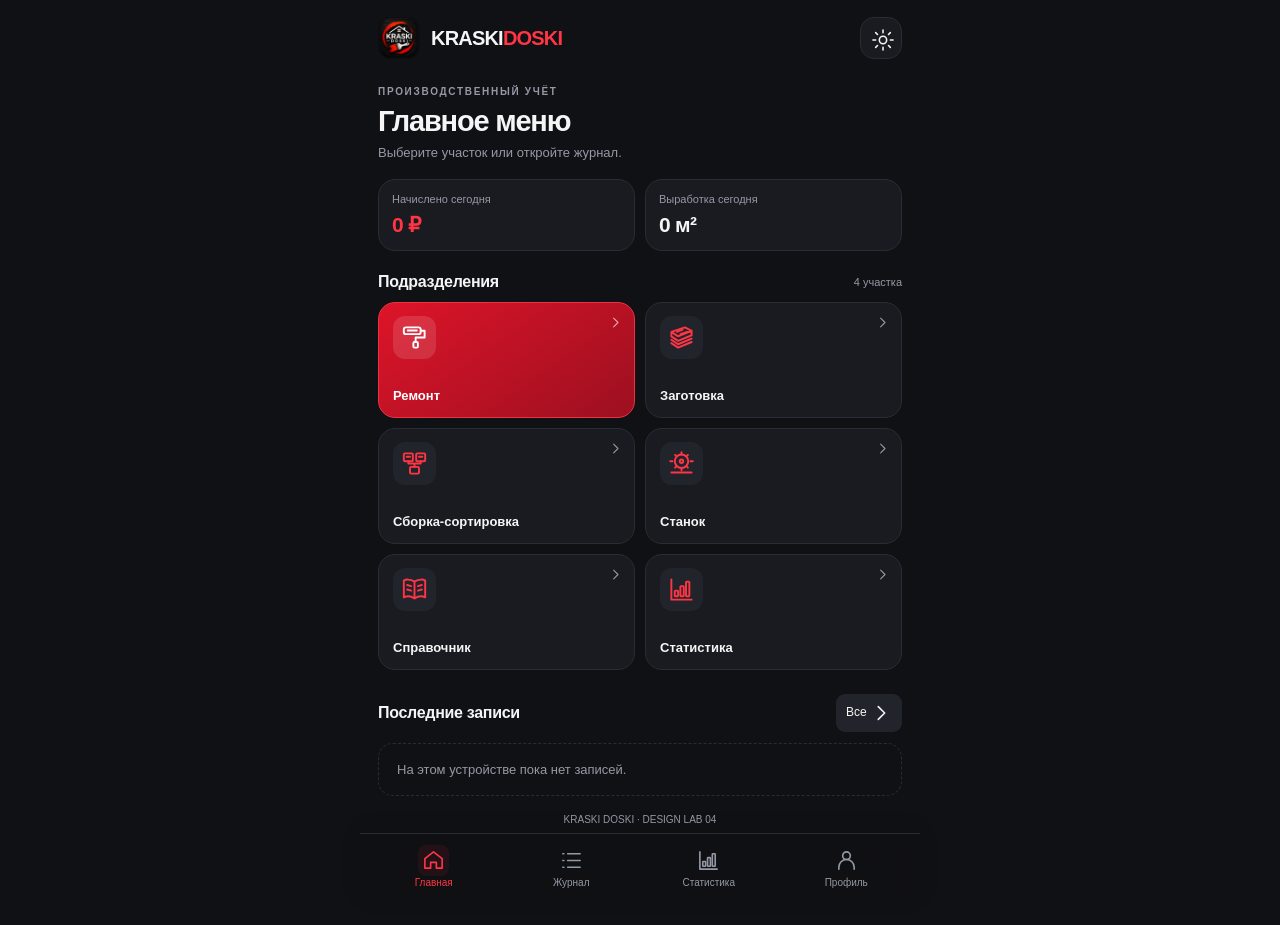
==== commit ca2b377f: "Design Lab 04: earnings chart and department analytics" ====
--- a/kd2-design/index.html
+++ b/kd2-design/index.html
@@ -9,6 +9,8 @@
 .entry-heading{display:flex;align-items:center;gap:12px;margin:0 0 15px}.entry-heading .entry-mark{display:grid;place-items:center;width:45px;height:45px;border-radius:13px;background:#ff354514;color:var(--red);flex:none}.entry-heading .entry-mark svg{width:27px;height:27px}.entry-heading h1{font-size:24px;margin:0 0 3px}.entry-heading p{margin:0;font-size:12px}.entry-heading .small{margin-left:auto;background:var(--card);border:1px solid var(--line);white-space:nowrap}.entry-caption{font-size:10px;font-weight:700;letter-spacing:1.3px;color:var(--mut);margin:17px 2px 7px}.entry-form .card{padding:4px 13px;border-radius:16px;margin:0 0 11px}.entry-form .row{min-height:44px;gap:9px;min-width:0}.entry-form .row>svg{color:var(--mut);width:18px;height:18px}.entry-form .row label{font-size:12px;flex:0 1 36%;min-width:0}.entry-form .row input,.entry-form .row select,.entry-form .row textarea{font-size:16px;min-width:0;max-width:100%;padding:9px 2px;border-radius:7px}.entry-form .row select{text-align:right!important;direction:ltr!important}.entry-form .row:has(select#size),.entry-form .row:has(select#operation){flex-wrap:nowrap}.entry-form .row:has(select#size) select,.entry-form .row:has(select#operation) select{flex:1 1 0;width:0;min-width:0;padding:9px 2px}.entry-form .row input[type=date],.entry-form .row input[type=time]{width:0;flex:1 1 0;max-width:100%;min-width:0;overflow:hidden;text-align:right}.entry-form .row input::-webkit-date-and-time-value{text-align:right;min-width:0}.entry-form .row input[type=checkbox]{flex:0 0 22px;width:22px;height:22px;margin-left:auto;accent-color:var(--red)}.entry-form .row:focus-within>svg{color:var(--red)}.entry-form .metrics{gap:10px;margin:17px 0 0}.entry-form .metric{border-radius:16px;padding:14px;gap:7px}.entry-form .metric:last-child{border-color:#ff35455c}.entry-form .primary.entry-save{border-radius:13px;min-height:49px;display:flex;align-items:center;justify-content:center;gap:8px;margin:12px 0 0;font-size:15px}.entry-save svg{width:19px;height:19px}.entry-hint{font-size:11px;color:var(--mut);text-align:center;margin:9px 0 0}.entry-form .row:has(select#size){flex-wrap:wrap;gap:2px 9px}.entry-form .row:has(select#size) label{flex:1}.entry-form .row:has(select#size) select{flex:0 0 calc(100% - 27px);margin-left:27px;width:calc(100% - 27px);text-align:left!important}.entry-form .row:has(select#operation){flex-wrap:wrap;gap:2px 9px}.entry-form .row:has(select#operation) label{flex:1}.entry-form .row:has(select#operation) select{flex:0 0 calc(100% - 27px);margin-left:27px;width:calc(100% - 27px);text-align:left!important}@media(max-width:350px){.entry-heading h1{font-size:20px}.entry-form .row label{flex-basis:33%}.entry-form .card{padding:4px 10px}}
 /* Design Lab 03: journal */
 .journal-intro h1{font-size:29px;letter-spacing:-1.1px}.journal-intro p{margin-bottom:16px}.journal-tools{padding:12px;border-radius:17px;background:var(--card);border:1px solid var(--line);margin:12px 0}.journal-search{display:flex;align-items:center;gap:9px;background:var(--soft);border-radius:11px;padding:0 11px}.journal-search svg{color:var(--mut);width:18px;height:18px}.journal-search .search{background:none;border:0;margin:0;padding:12px 0;font-size:16px;outline:0;min-width:0}.journal-tools .filters{margin:12px 0 8px;scrollbar-width:none;gap:6px}.journal-tools .filters::-webkit-scrollbar{display:none}.journal-tools .filters button{border:1px solid var(--line);border-radius:9px;padding:8px 11px;min-height:36px}.journal-tools .filters button.active{background:var(--red);border-color:var(--red);color:#fff}.journal-period{display:flex;gap:6px;flex-wrap:wrap;margin:9px 0}.journal-period button{font-size:12px;border:1px solid var(--line);padding:8px 10px}.journal-period button.active{color:var(--red);border-color:var(--red)}.journal-tools details{border-top:1px solid var(--line);padding-top:10px;margin-top:10px}.journal-tools summary{cursor:pointer;font-size:12px;color:var(--mut);padding:4px 0}.journal-tools .row input[type=date]{flex:1 1 0;width:0;min-width:0;max-width:100%;font-size:16px}.journal-summary{margin:17px 0 18px}.journal-summary .metric{border-radius:15px}.journal-summary .metric:first-child strong{color:var(--red)}.journal-count{font-size:11px;color:var(--mut);margin:9px 2px}.shift-group{margin:20px 0 12px}.shift-heading{display:flex;align-items:center;justify-content:space-between;gap:8px;margin:0 1px 9px}.shift-heading strong{font-size:14px}.shift-heading small{display:block;color:var(--mut);font-size:11px;margin-top:4px}.shift-heading .shift-money{text-align:right;color:var(--red);font-size:15px;font-weight:700;white-space:nowrap}.shift-list{border:1px solid var(--line);background:var(--card);border-radius:16px;overflow:hidden}.shift-record{display:flex;width:100%;align-items:center;text-align:left;gap:10px;padding:13px 11px;background:transparent;border-radius:0;min-width:0;border-bottom:1px solid var(--line)}.shift-record:last-child{border:0}.shift-icon{flex:none;width:36px;height:36px;border-radius:11px;background:var(--soft);color:var(--red);display:grid;place-items:center}.shift-icon svg{width:22px;height:22px}.shift-info{flex:1;min-width:0}.shift-info b{font-size:13px;display:block;overflow-wrap:anywhere}.shift-info small{display:block;color:var(--mut);font-size:11px;line-height:1.4;margin-top:3px;overflow-wrap:anywhere}.shift-value{flex:none;text-align:right}.shift-value b{display:block;font-size:13px;color:var(--fg)}.shift-value small{display:block;font-size:12px;color:var(--red);margin-top:5px}.shift-record>svg{width:14px;height:14px;color:var(--mut)}.journal-empty{border:1px dashed var(--line);padding:28px 12px;border-radius:16px;text-align:center;color:var(--mut)}.journal-empty svg{display:block;margin:0 auto 10px;width:30px;height:30px}.journal-empty strong{display:block;color:var(--fg);margin-bottom:5px}.journal-empty p{margin:0}.journal-print{display:flex;gap:8px;align-items:center}.journal-print .primary{flex:1}@media(max-width:350px){.shift-record{gap:7px;padding:12px 8px}.shift-icon{width:30px;height:30px}.shift-record>svg{display:none}}@media print{.journal-tools,.journal-print{display:none!important}.shift-list{border-color:#aaa;background:white}.shift-record{display:flex!important;color:black}.shift-value b,.shift-info b{color:black}.shift-info small,.shift-heading small{color:#555}}
+/* Design Lab 04: analytics */
+.analytics-title h1{font-size:29px;letter-spacing:-1.1px}.analytics-tabs{display:flex;gap:4px;padding:4px;border:1px solid var(--line);border-radius:13px;background:var(--card);margin:16px 0}.analytics-tabs button{flex:1;min-width:0;padding:10px 3px;font-size:12px;background:transparent;color:var(--mut)}.analytics-tabs button.active{background:var(--soft);color:var(--red);font-weight:700}.analytics-hero{border-radius:19px;padding:17px;background:linear-gradient(135deg,#a70e24,#e21e36);color:white;overflow:hidden;margin:0 0 12px}.analytics-hero small{color:#ffffffc9;font-size:12px}.analytics-hero h2{font-size:32px;letter-spacing:-1px;margin:8px 0 14px;overflow-wrap:anywhere}.analytics-hero .hero-bottom{display:flex;gap:16px;border-top:1px solid #ffffff30;padding-top:12px}.hero-bottom>div{flex:1;min-width:0}.hero-bottom b{display:block;margin-top:5px;font-size:17px;overflow-wrap:anywhere}.analytics-metrics{margin-bottom:17px}.analytics-metrics .metric{border-radius:15px}.analytics-card{padding:15px;border-radius:18px;margin:12px 0}.analytics-card h2{font-size:16px;margin:0 0 4px}.analytics-card p{margin:4px 0 13px}.chart-head{display:flex;justify-content:space-between;gap:10px;align-items:start}.chart-head strong{font-size:13px;color:var(--red);text-align:right}.analytics-chart{width:100%;height:auto;display:block;overflow:visible;aspect-ratio:320/150}.analytics-chart text{fill:var(--mut);font-size:9px}.analytics-chart .guide{stroke:var(--line);stroke-width:1;stroke-dasharray:3 4}.analytics-chart .trend{stroke:var(--red);fill:none;stroke-width:2.5;stroke-linejoin:round;stroke-linecap:round}.analytics-chart .dot{fill:var(--red);stroke:var(--card);stroke-width:1.5}.chart-summary{display:flex;justify-content:space-between;gap:8px;border-top:1px solid var(--line);padding-top:11px;font-size:12px;color:var(--mut)}.chart-summary b{color:var(--fg)}.analytics-ring{width:132px;height:132px;margin:16px auto;position:relative;border-radius:50%;display:grid;place-items:center}.analytics-ring-inner{width:102px;height:102px;border-radius:50%;background:var(--card);display:flex;flex-direction:column;align-items:center;justify-content:center;gap:5px}.analytics-ring-inner strong{font-size:18px;max-width:93px;text-align:center;overflow-wrap:anywhere}.analytics-ring-inner small{font-size:11px;color:var(--mut)}.dept-line{display:grid;grid-template-columns:12px minmax(0,1fr) auto;gap:9px;align-items:center;padding:12px 0;border-top:1px solid var(--line)}.dept-line .swatch{width:9px;height:9px;border-radius:3px}.dept-line b{font-size:13px}.dept-line small{display:block;color:var(--mut);font-size:11px;margin-top:4px}.dept-line .dept-amount{text-align:right;font-size:13px}.dept-progress{height:5px;background:var(--soft);border-radius:9px;margin-top:8px;overflow:hidden}.dept-progress i{display:block;height:100%;border-radius:9px}.analytics-empty{color:var(--mut);font-size:12px;text-align:center;padding:12px}.analysis-note{font-size:11px;text-align:center;color:var(--mut)}@media(max-width:350px){.analytics-hero h2{font-size:27px}.hero-bottom b{font-size:15px}}
 </style></head><body><main><header><img src="[data-uri]" alt=""><b>KRASKI<em>DOSKI</em></b><button id="theme" aria-label="Тема"></button></header><section id="screen"></section></main><nav class="nav" id="nav"></nav><dialog id="modal"></dialog><script>
 const DS=[{"id": "remont", "title": "Ремонт", "key": "kraski_doski_remont_v2", "withBad": true, "operations": [{"name": "Строганая доска", "rate": 33}, {"name": "Поднятый ворс", "rate": 43}, {"name": "Шпаклёвка", "rate": 33}]}, {"id": "zagotovka", "title": "Заготовка", "key": "kraski_doski_zagotovka_v2", "withBad": true, "operations": [{"name": "Заготовка", "rate": 15}]}, {"id": "sortirovka", "title": "Сборка-сортировка", "key": "kraski_doski_sortirovka_v2", "withBad": false, "operations": [{"name": "Сборка", "rate": 2.5}, {"name": "Сортировка", "rate": 2}]}, {"id": "stanok", "title": "Станок", "key": "kraski_doski_stanok_v1", "withBad": false, "operations": [{"name": "Строганая доска", "rate": 4}, {"name": "Промежутка", "rate": 3}, {"name": "Поднятый ворс", "rate": 3}]}];const sizeSet=['20×95×6000','20×120×6000','20×145×6000','45×95×6000','45×145×6000','45×195×6000'];
 const PROFILES={
@@ -20,7 +22,7 @@
   'KM2R':['20×95×6000','20×120×6000','20×145×6000'],
   'Вагонка':['15×121×6000'],'Планкен':['20×145×6000']
 };
-const $=id=>document.getElementById(id), esc=x=>String(x??'').replace(/[&<>"']/g,c=>({'&':'&amp;','<':'&lt;','>':'&gt;','"':'&quot;',"'":'&#39;'}[c])), num=x=>Number(x)||0, fmt=x=>num(x).toLocaleString('ru-RU',{maximumFractionDigits:2}), money=x=>fmt(x)+' ₽', today=()=>{let d=new Date;return new Date(d-d.getTimezoneOffset()*60000).toISOString().slice(0,10)}, uid=()=>crypto.randomUUID?.()||Date.now()+'-'+Math.random(), read=(k,d)=>{try{return JSON.parse(localStorage.getItem(k))??d}catch{return d}}, KEY='kraski_doski_design_lab_01', oldcat=()=>read('kraski_doski_catalog_v2',{workers:[],profiles:PROFILES,orders:[],positions:[]});function initial(){return {catalog:oldcat(),apps:Object.fromEntries(DS.map(d=>[d.id,read(d.key,{records:[],operations:d.operations,hourRate:350})])),theme:'dark'}}let state=read(KEY,null)||read('kraski_doski_2_preview',null)||initial(), page='home', dept=DS[0].id, edit=null, draft=null, filter='all', period=30;const paths={search:'<circle cx="10.5" cy="10.5" r="6.5"/><path d="m16 16 5 5"/>',home:'<path d="m3 10 9-7 9 7v10h-6v-6H9v6H3z"/>',list:'<path d="M8 5h13M8 12h13M8 19h13M3 5h1M3 12h1M3 19h1"/>',plus:'<path d="M12 4v16M4 12h16"/>',chart:'<path d="M3 3v18h18"/><rect x="6" y="13" width="3" height="5" rx=".6"/><rect x="11" y="9" width="3" height="9" rx=".6"/><rect x="16" y="5" width="3" height="13" rx=".6"/>',user:'<circle cx="12" cy="7" r="4"/><path d="M4 21v-2a8 8 0 0 1 16 0v2"/>',remont:'<rect x="2.5" y="3" width="15" height="6" rx="2"/><path d="M17.5 6H21v6h-8v4"/><rect x="11" y="16" width="4" height="5" rx="1"/><path d="M6 5.8h8"/>',zagotovka:'<path d="m3 7 12-4 6 3-12 5zM3 7v4l6 4 12-5V6M3 14l6 4 12-5M3 17l6 4 12-5"/><path d="m8 7 5-2m-2 4 6-2"/>',sortirovka:'<rect x="2.5" y="3" width="8" height="7" rx="1"/><rect x="13.5" y="3" width="8" height="7" rx="1"/><rect x="8" y="15" width="8" height="6" rx="1"/><path d="M6.5 10v2h11v-2M12 12v3M5 6h3m8 0h3"/>',stanok:'<circle cx="12" cy="10" r="6"/><circle cx="12" cy="10" r="1.5"/><path d="M12 2v2m0 12v2M4 10H2m20 0h-2M6.3 4.3l1.4 1.4m8.6 8.6 1.4 1.4m0-11.4-1.4 1.4m-8.6 8.6-1.4 1.4M3 20h18"/>',book:'<path d="M12 5C8 2.5 4 3 2.5 4v15c3-1.5 6-1.5 9.5 1 3.5-2.5 6.5-2.5 9.5-1V4C20 3 16 2.5 12 5zm0 0v15M5.5 8l3.5 1m-3.5 3 3.5 1m6-4 3.5-1m-3.5 5 3.5-1"/>',calendar:'<rect x="3" y="5" width="18" height="16" rx="2"/><path d="M3 10h18M7 2v6m10-6v6"/>',check:'<path d="m5 12 4 4L19 6"/>',box:'<path d="m3 7 9-4 9 4v10l-9 4-9-4zm0 0 9 4 9-4m-9 4v10"/>',clock:'<circle cx="12" cy="12" r="9"/><path d="M12 6v6l4 2"/>',money:'<circle cx="12" cy="12" r="9"/><path d="M10 18V6h4a3 3 0 0 1 0 6H8m0 3h7"/>',sun:'<circle cx="12" cy="12" r="4"/><path d="M12 1v3m0 16v3M1 12h3m16 0h3M4 4l2 2m12 12 2 2M20 4l-2 2M6 18l-2 2"/>',chev:'<path d="m9 5 7 7-7 7"/>'};const ico=k=>`<svg viewBox="0 0 24 24" fill="none" stroke="currentColor" stroke-width="1.7" stroke-linecap="round" stroke-linejoin="round">${paths[k]||paths.box}</svg>`;function persist(){try{localStorage.setItem(KEY,JSON.stringify(state));return true}catch(e){alert('Не удалось сохранить данные: '+e.message);return false}}const config=()=>DS.find(d=>d.id===dept), app=()=>state.apps[dept], all=()=>DS.flatMap(d=>(state.apps[d.id]?.records||[]).map(r=>({...r,department:d.id}))), name=id=>DS.find(d=>d.id===id)?.title||id, total=(a,k)=>a.reduce((s,r)=>s+num(r[k]),0);function go(p){page=p;render();window.scrollTo(0,0)}function start(id,r=null,copy=false){dept=id;edit=copy?null:r?.id||null;draft=r?{...r,date:copy?today():r.date}: {date:today(),workerId:app().lastWorkerId||'',mode:'piece',operation:app().operations[0]?.name,qty:'',bad:0,profile:Object.keys(state.catalog.profiles)[0]};go('entry')}function opts(a,v){return a.map(x=>{let [k,t]=Array.isArray(x)?x:[x,x];return `<option value="${esc(k)}" ${String(k)===String(v)?'selected':''}>${esc(t)}</option>`}).join('')}function sel(id,a,v){return `<select id="${id}">${opts(a,v)}</select>`}function inp(id,v='',type='text'){return `<input id="${id}" type="${type}" value="${esc(v)}" ${type==='number'?'min="0" step="any" inputmode="decimal"':''}>`}function row(label,field,k='box'){return `<div class="row">${ico(k)}<label>${label}</label>${field}</div>`}function metric(t,v,k){return `<div class="metric">${ico(k)}<span class="muted">${t}</span><strong>${v}</strong></div>`}function rec(r){return `<div class="record" onclick="openRecord('${esc(r.department)}','${esc(r.id)}')">${ico(r.department)}<div class="info"><b>${esc(name(r.department))}</b><small>${esc(r.operation)} · ${esc(r.order||'—')} / ${esc(r.position||'—')}</small><small>${esc(r.worker||'')} · ${esc(r.profile||'')} ${esc(r.size||'')}</small></div><div class="right"><b>${r.mode==='hour'?fmt(r.hours)+' ч':fmt(r.area)+' м²'}</b><small style="color:var(--red)">${money(r.pay)}</small></div>${ico('chev')}</div>`}function render(){document.body.classList.toggle('light',state.theme==='light');$('theme').innerHTML=ico('sun');$('nav').innerHTML=[['home','Главная','home'],['journal','Журнал','list'],['stats','Статистика','chart'],['settings','Профиль','user']].map(([p,t,k])=>`<button class="${p===page?'active':''} ${p==='entry'?'plus':''}" onclick="${p==='entry'?"start(dept)":`go('${p}')`}">${ico(k)}${t}</button>`).join('');let a=all(),s=$('screen');if(page==='home'){let daily=a.filter(r=>r.date===today()),tile=(k,t,action)=>`<button class="tile" onclick="${action}"><span class="tile-icon">${ico(k)}</span><span class="tile-arrow">${ico('chev')}</span><span class="tile-name">${esc(t)}</span></button>`;s.innerHTML=`<div class="home-intro"><div class="eyebrow">ПРОИЗВОДСТВЕННЫЙ УЧЁТ</div><h1>Главное меню</h1><p>Выберите участок или откройте журнал.</p></div><div class="home-kpis"><div class="home-kpi"><span>Начислено сегодня</span><strong>${money(total(daily,'pay'))}</strong></div><div class="home-kpi"><span>Выработка сегодня</span><strong>${fmt(total(daily,'area'))} м²</strong></div></div><div class="home-section"><h2>Подразделения</h2><small>4 участка</small></div><div class="tiles">${DS.map(d=>tile(d.id,d.title,`start('${d.id}')`)).join('')}${tile('book','Справочник',`go('ref')`)}${tile('chart','Статистика',`go('stats')`)}</div><div class="home-section"><h2>Последние записи</h2><button class="small" onclick="go('journal')">Все ${ico('chev')}</button></div>${a.sort((x,y)=>String(y.updatedAt||y.date).localeCompare(String(x.updatedAt||x.date))).slice(0,3).map(rec).join('')||'<div class="home-empty">На этом устройстве пока нет записей.</div>'}<div class="preview-label">KRASKI DOSKI · DESIGN LAB 03</div>`}else if(page==='entry')entry();else if(page==='journal'||page==='orders'||page==='report')journal();else if(page==='stats')stats();else if(page==='settings')settings();else reference()}
+const $=id=>document.getElementById(id), esc=x=>String(x??'').replace(/[&<>"']/g,c=>({'&':'&amp;','<':'&lt;','>':'&gt;','"':'&quot;',"'":'&#39;'}[c])), num=x=>Number(x)||0, fmt=x=>num(x).toLocaleString('ru-RU',{maximumFractionDigits:2}), money=x=>fmt(x)+' ₽', today=()=>{let d=new Date;return new Date(d-d.getTimezoneOffset()*60000).toISOString().slice(0,10)}, uid=()=>crypto.randomUUID?.()||Date.now()+'-'+Math.random(), read=(k,d)=>{try{return JSON.parse(localStorage.getItem(k))??d}catch{return d}}, KEY='kraski_doski_design_lab_01', oldcat=()=>read('kraski_doski_catalog_v2',{workers:[],profiles:PROFILES,orders:[],positions:[]});function initial(){return {catalog:oldcat(),apps:Object.fromEntries(DS.map(d=>[d.id,read(d.key,{records:[],operations:d.operations,hourRate:350})])),theme:'dark'}}let state=read(KEY,null)||read('kraski_doski_2_preview',null)||initial(), page='home', dept=DS[0].id, edit=null, draft=null, filter='all', period=30;const paths={search:'<circle cx="10.5" cy="10.5" r="6.5"/><path d="m16 16 5 5"/>',home:'<path d="m3 10 9-7 9 7v10h-6v-6H9v6H3z"/>',list:'<path d="M8 5h13M8 12h13M8 19h13M3 5h1M3 12h1M3 19h1"/>',plus:'<path d="M12 4v16M4 12h16"/>',chart:'<path d="M3 3v18h18"/><rect x="6" y="13" width="3" height="5" rx=".6"/><rect x="11" y="9" width="3" height="9" rx=".6"/><rect x="16" y="5" width="3" height="13" rx=".6"/>',user:'<circle cx="12" cy="7" r="4"/><path d="M4 21v-2a8 8 0 0 1 16 0v2"/>',remont:'<rect x="2.5" y="3" width="15" height="6" rx="2"/><path d="M17.5 6H21v6h-8v4"/><rect x="11" y="16" width="4" height="5" rx="1"/><path d="M6 5.8h8"/>',zagotovka:'<path d="m3 7 12-4 6 3-12 5zM3 7v4l6 4 12-5V6M3 14l6 4 12-5M3 17l6 4 12-5"/><path d="m8 7 5-2m-2 4 6-2"/>',sortirovka:'<rect x="2.5" y="3" width="8" height="7" rx="1"/><rect x="13.5" y="3" width="8" height="7" rx="1"/><rect x="8" y="15" width="8" height="6" rx="1"/><path d="M6.5 10v2h11v-2M12 12v3M5 6h3m8 0h3"/>',stanok:'<circle cx="12" cy="10" r="6"/><circle cx="12" cy="10" r="1.5"/><path d="M12 2v2m0 12v2M4 10H2m20 0h-2M6.3 4.3l1.4 1.4m8.6 8.6 1.4 1.4m0-11.4-1.4 1.4m-8.6 8.6-1.4 1.4M3 20h18"/>',book:'<path d="M12 5C8 2.5 4 3 2.5 4v15c3-1.5 6-1.5 9.5 1 3.5-2.5 6.5-2.5 9.5-1V4C20 3 16 2.5 12 5zm0 0v15M5.5 8l3.5 1m-3.5 3 3.5 1m6-4 3.5-1m-3.5 5 3.5-1"/>',calendar:'<rect x="3" y="5" width="18" height="16" rx="2"/><path d="M3 10h18M7 2v6m10-6v6"/>',check:'<path d="m5 12 4 4L19 6"/>',box:'<path d="m3 7 9-4 9 4v10l-9 4-9-4zm0 0 9 4 9-4m-9 4v10"/>',clock:'<circle cx="12" cy="12" r="9"/><path d="M12 6v6l4 2"/>',money:'<circle cx="12" cy="12" r="9"/><path d="M10 18V6h4a3 3 0 0 1 0 6H8m0 3h7"/>',sun:'<circle cx="12" cy="12" r="4"/><path d="M12 1v3m0 16v3M1 12h3m16 0h3M4 4l2 2m12 12 2 2M20 4l-2 2M6 18l-2 2"/>',chev:'<path d="m9 5 7 7-7 7"/>'};const ico=k=>`<svg viewBox="0 0 24 24" fill="none" stroke="currentColor" stroke-width="1.7" stroke-linecap="round" stroke-linejoin="round">${paths[k]||paths.box}</svg>`;function persist(){try{localStorage.setItem(KEY,JSON.stringify(state));return true}catch(e){alert('Не удалось сохранить данные: '+e.message);return false}}const config=()=>DS.find(d=>d.id===dept), app=()=>state.apps[dept], all=()=>DS.flatMap(d=>(state.apps[d.id]?.records||[]).map(r=>({...r,department:d.id}))), name=id=>DS.find(d=>d.id===id)?.title||id, total=(a,k)=>a.reduce((s,r)=>s+num(r[k]),0);function go(p){page=p;render();window.scrollTo(0,0)}function start(id,r=null,copy=false){dept=id;edit=copy?null:r?.id||null;draft=r?{...r,date:copy?today():r.date}: {date:today(),workerId:app().lastWorkerId||'',mode:'piece',operation:app().operations[0]?.name,qty:'',bad:0,profile:Object.keys(state.catalog.profiles)[0]};go('entry')}function opts(a,v){return a.map(x=>{let [k,t]=Array.isArray(x)?x:[x,x];return `<option value="${esc(k)}" ${String(k)===String(v)?'selected':''}>${esc(t)}</option>`}).join('')}function sel(id,a,v){return `<select id="${id}">${opts(a,v)}</select>`}function inp(id,v='',type='text'){return `<input id="${id}" type="${type}" value="${esc(v)}" ${type==='number'?'min="0" step="any" inputmode="decimal"':''}>`}function row(label,field,k='box'){return `<div class="row">${ico(k)}<label>${label}</label>${field}</div>`}function metric(t,v,k){return `<div class="metric">${ico(k)}<span class="muted">${t}</span><strong>${v}</strong></div>`}function rec(r){return `<div class="record" onclick="openRecord('${esc(r.department)}','${esc(r.id)}')">${ico(r.department)}<div class="info"><b>${esc(name(r.department))}</b><small>${esc(r.operation)} · ${esc(r.order||'—')} / ${esc(r.position||'—')}</small><small>${esc(r.worker||'')} · ${esc(r.profile||'')} ${esc(r.size||'')}</small></div><div class="right"><b>${r.mode==='hour'?fmt(r.hours)+' ч':fmt(r.area)+' м²'}</b><small style="color:var(--red)">${money(r.pay)}</small></div>${ico('chev')}</div>`}function render(){document.body.classList.toggle('light',state.theme==='light');$('theme').innerHTML=ico('sun');$('nav').innerHTML=[['home','Главная','home'],['journal','Журнал','list'],['stats','Статистика','chart'],['settings','Профиль','user']].map(([p,t,k])=>`<button class="${p===page?'active':''} ${p==='entry'?'plus':''}" onclick="${p==='entry'?"start(dept)":`go('${p}')`}">${ico(k)}${t}</button>`).join('');let a=all(),s=$('screen');if(page==='home'){let daily=a.filter(r=>r.date===today()),tile=(k,t,action)=>`<button class="tile" onclick="${action}"><span class="tile-icon">${ico(k)}</span><span class="tile-arrow">${ico('chev')}</span><span class="tile-name">${esc(t)}</span></button>`;s.innerHTML=`<div class="home-intro"><div class="eyebrow">ПРОИЗВОДСТВЕННЫЙ УЧЁТ</div><h1>Главное меню</h1><p>Выберите участок или откройте журнал.</p></div><div class="home-kpis"><div class="home-kpi"><span>Начислено сегодня</span><strong>${money(total(daily,'pay'))}</strong></div><div class="home-kpi"><span>Выработка сегодня</span><strong>${fmt(total(daily,'area'))} м²</strong></div></div><div class="home-section"><h2>Подразделения</h2><small>4 участка</small></div><div class="tiles">${DS.map(d=>tile(d.id,d.title,`start('${d.id}')`)).join('')}${tile('book','Справочник',`go('ref')`)}${tile('chart','Статистика',`go('stats')`)}</div><div class="home-section"><h2>Последние записи</h2><button class="small" onclick="go('journal')">Все ${ico('chev')}</button></div>${a.sort((x,y)=>String(y.updatedAt||y.date).localeCompare(String(x.updatedAt||x.date))).slice(0,3).map(rec).join('')||'<div class="home-empty">На этом устройстве пока нет записей.</div>'}<div class="preview-label">KRASKI DOSKI · DESIGN LAB 04</div>`}else if(page==='entry')entry();else if(page==='journal'||page==='orders'||page==='report')journal();else if(page==='stats')stats();else if(page==='settings')settings();else reference()}
 function entry(){let d=draft||{},c=config(),a=app(),profiles=state.catalog.profiles,pr=d.profile||Object.keys(profiles)[0],sorting=d.sorting||{};let fields=[['sortNumber','№ сортировки'],['sortArea','Площадь сортировки'],['orderQty','Количество в заказе'],['orderGrade','Сорт'],['orderArea','Площадь заказа'],['whABC','ABC'],['whAB','AB'],['whCover','AB (укрывная)'],['whD','D'],['sortNote','Примечание']];$('screen').innerHTML=`<div class="entry-form"><div class="entry-heading"><span class="entry-mark">${ico(dept)}</span><div><h1>${edit?'Редактирование':'Новая запись'}</h1><p>${esc(c.title)}</p></div><button class="small" onclick="repeat()">Повторить</button></div><div class="entry-caption">ОСНОВНЫЕ ДАННЫЕ</div><div class="card">${row('Участок',sel('dep',DS.map(x=>[x.id,x.title]),dept))}${row('Дата работы',inp('date',d.date||today(),'date'),'calendar')}${row('Сотрудник',sel('worker',[['','Выберите'],...state.catalog.workers.filter(w=>w.active!==false||w.id===d.workerId).map(w=>[w.id,w.name])],d.workerId),'user')}${row('Заказ',inp('order',d.order),'list')}${row('Позиция',inp('position',d.position))}${dept==='stanok'?row('Время',inp('machineTime',d.machineTime,'time'),'clock'):''}${row('Начисление',sel('mode',[['piece','Сдельная'],['hour','Почасовая']],d.mode),'money')}</div><div class="card" id="piece"><div class="entry-caption" style="margin:10px 0 4px">ПРОИЗВОДСТВЕННОЕ ЗАДАНИЕ</div>${row('Вид работы',sel('operation',a.operations.map(o=>[o.name,o.name+' · '+fmt(o.rate)+' ₽']),d.operation))}${row('Профиль',sel('profile',Object.keys(profiles),pr))}${row('Размер',sel('size',profiles[pr]||[],d.size))}${row('Количество',inp('qty',d.qty,'number'))}${c.withBad?row('Брак',inp('bad',d.bad||0,'number')):''}${row('Площадь вручную',`<input id="manual" type="checkbox" ${d.manual?'checked':''}>`)}<div id="manualrow">${row('Площадь, м²',inp('manualArea',d.manual?d.area:'','number'))}</div><div id="sorting">${dept==='sortirovka'?fields.map(([k,t])=>row(t,inp(k,sorting[k],['sortArea','orderQty','orderArea','whABC','whAB','whCover','whD'].includes(k)?'number':'text'))).join(''):''}</div></div><div class="card" id="hour"><div class="entry-caption" style="margin:10px 0 4px">ПОЧАСОВАЯ РАБОТА</div>${row('Часы',inp('hours',d.hours,'number'),'clock')}${row('Описание',inp('description',d.description))}</div><div class="metrics" id="result"></div><button class="primary entry-save" onclick="save()">${ico('check')} Сохранить запись</button><p class="entry-hint">Данные сохраняются на этом устройстве</p></div>`; $('dep').onchange=()=>start($('dep').value);$('profile').onchange=()=>{$('size').innerHTML=opts(profiles[$('profile').value]||[]);calc()};$('screen').oninput=calc;$('screen').onchange=calc;calc()}
 function calc(){if(page!=='entry'||!$('mode'))return;let hour=$('mode').value==='hour',qty=num($('qty').value),bad=num($('bad')?.value),p=$('profile').value,s=$('size').value,[t,w,l]=(s.match(/\d+/g)||[]).map(Number),width=s.includes('4 стороны')?2*(w+t):['KM2R','KM4R'].includes(p)?w+2*t:w,area=$('manual').checked?num($('manualArea').value):num(width*l*Math.max(0,qty-bad)/1e6),hours=num($('hours').value),op=hour?'Почасовая работа':$('operation').value,rate=edit&&draft.operation===op&&Number.isFinite(+draft.rate)?+draft.rate:hour?num(app().hourRate):num(app().operations.find(o=>o.name===op)?.rate),pay=Math.round((hour?hours:area)*rate*100)/100;$('piece').classList.toggle('hide',hour);$('hour').classList.toggle('hide',!hour);$('manualrow').classList.toggle('hide',!$('manual').checked);$('sorting').classList.toggle('hide',op!=='Сортировка');$('result').innerHTML=metric('Выработка',hour?fmt(hours)+' ч':fmt(area)+' м²','chart')+metric('Заработок',`<em>${money(pay)}</em>`,'money');return {mode:hour?'hour':'piece',operation:op,qty:hour?0:qty,bad:hour?0:bad,profile:hour?'':p,size:hour?'':s,area:hour?0:area,hours:hour?hours:0,rate,pay,manual:!hour&&$('manual').checked}}
 function save(){let r=calc(),w=state.catalog.workers.find(w=>w.id===$('worker').value),date=$('date').value;if(!w||!date||r.rate<0|| (r.mode==='piece'&&(!Number.isInteger(r.qty)||r.qty<=0||!Number.isInteger(r.bad)||r.bad<0||r.bad>r.qty||!r.area||r.area<0))||(r.mode==='hour'&&r.hours<=0))return alert('Проверьте сотрудника, дату и объём.');Object.assign(r,{id:edit||uid(),department:dept,date,workerId:w.id,worker:w.name,order:$('order').value.trim(),position:$('position').value.trim(),description:r.mode==='hour'?$('description').value:'',updatedAt:new Date().toISOString()});if($('machineTime'))r.machineTime=$('machineTime').value;if(r.operation==='Сортировка'){r.sorting={};for(let k of ['sortNumber','sortArea','orderQty','orderGrade','orderArea','whABC','whAB','whCover','whD','sortNote']){let e=$(k);if(e.type==='number'&&e.value!==''&&(+e.value<0||!Number.isFinite(+e.value)))return alert('Проверьте поля сортировки');r.sorting[k]=e.type==='number'&&e.value!==''?+e.value:e.value}}if(date>today()&&!confirm('Дата в будущем. Продолжить?'))return;if(app().records.some(x=>x.id!==edit&&['date','workerId','order','position','operation','qty','area','hours'].every(k=>String(x[k]??'')===String(r[k]??'')))&&!confirm('Похожая запись уже существует. Сохранить?'))return;let old=app().records.slice();if(edit)app().records=old.map(x=>x.id===edit?r:x);else app().records.unshift(r);app().lastWorkerId=w.id;if(!persist()){app().records=old;return}edit=null;go('journal')}
@@ -30,7 +32,7 @@
 function rows(){let q=($('search')?.value||'').toLowerCase(),f=$('from')?.value,t=$('to')?.value;return all().filter(r=>(filter==='all'||r.department===filter)&&(!f||r.date>=f)&&(!t||r.date<=t)&&(!q||[r.order,r.position,r.worker,r.profile,r.operation].join(' ').toLowerCase().includes(q))).sort((a,b)=>String(b.date).localeCompare(String(a.date)))}
 function shiftRec(r){return `<button class="shift-record" data-dept="${esc(r.department)}" data-id="${esc(r.id)}"><span class="shift-icon">${ico(r.department)}</span><span class="shift-info"><b>${esc(name(r.department))} · ${esc(r.operation||'')}</b><small>Заказ ${esc(r.order||'—')} / поз. ${esc(r.position||'—')}</small><small>${esc(r.worker||'')} ${esc(r.profile||'')} ${esc(r.size||'')}</small></span><span class="shift-value"><b>${r.mode==='hour'?fmt(r.hours)+' ч':fmt(r.area)+' м²'}</b><small>${money(r.pay)}</small></span>${ico('chev')}</button>`}
 function journalRows(){let a=rows(),groups={};for(let r of a)(groups[r.date]??=[]).push(r);$('journalList').innerHTML=`<div class="journal-summary"><div class="metrics">${metric('Начислено',money(total(a,'pay')),'money')}${metric('Выработка',fmt(total(a,'area'))+' м²','chart')}</div><div class="journal-count">Записей: ${a.length} · Часов: ${fmt(total(a,'hours'))}</div></div>`+Object.entries(groups).map(([d,rs])=>`<section class="shift-group"><div class="shift-heading"><div><strong>${d===today()?'Сегодня · ':''}${esc(d.split('-').reverse().join('.'))}</strong><small>Записей: ${rs.length} · ${fmt(total(rs,'area'))} м²</small></div><div class="shift-money">${money(total(rs,'pay'))}</div></div><div class="shift-list">${rs.map(shiftRec).join('')}</div></section>`).join('')+(a.length?'':`<div class="journal-empty">${ico('list')}<strong>Нет записей</strong><p>Измените фильтры или добавьте запись.</p></div>`);$('journalList').querySelectorAll('.shift-record').forEach(b=>b.onclick=()=>openRecord(b.dataset.dept,b.dataset.id))}
-function stats(){let end=today(),cut=new Date(end+'T12:00:00');cut.setDate(cut.getDate()-period+1);let from=period===0?'':cut.toISOString().slice(0,10),a=all().filter(r=>!from||r.date>=from&&r.date<=end),days=Array.from({length:7},(_,i)=>{let d=new Date(end+'T12:00:00');d.setDate(d.getDate()-6+i);return d.toISOString().slice(0,10)}),vals=days.map(d=>total(a.filter(r=>r.date===d),'pay')),max=Math.max(1,...vals),areas=DS.map(d=>total(a.filter(r=>r.department===d.id),'area')),sum=areas.reduce((s,x)=>s+x,0),colors=['#ff2333','#ff7781','#a4a4ab','#55555e'];let n=0,stops=areas.map((v,i)=>{let x=n;n+=sum?v/sum*100:0;return colors[i]+' '+x+'% '+n+'%'});$('screen').innerHTML=`<h1>Статистика</h1><div class="filters">${[[1,'Сегодня'],[7,'Неделя'],[30,'Месяц'],[0,'Всё']].map(([k,t])=>`<button class="${k===period?'active':''}" onclick="period=${k};stats()">${t}</button>`).join('')}</div><div class="metrics">${metric('Заработок',money(total(a,'pay')),'money')}${metric('Выработка',fmt(sum)+' м²','chart')}${metric('Записей',a.length,'list')}${metric('Часы',fmt(total(a,'hours'))+' ч','clock')}</div><div class="card"><h2>Динамика заработка · 7 дней</h2><div class="bars">${vals.map((v,i)=>`<div title="${money(v)}"><i style="height:${Math.max(2,v/max*90)}px"></i>${days[i].slice(8)}</div>`).join('')}</div></div><div class="card"><h2>Выработка по участкам</h2><div class="flex"><div class="donut" style="background:${sum?'conic-gradient('+stops.join(',')+')':'var(--line)'}"><span>${fmt(sum)} м²</span></div><div style="flex:1">${DS.map((d,i)=>`<p><span style="color:${colors[i]}">●</span> ${d.title} · ${fmt(areas[i])} м²</p>`).join('')}</div></div></div>`}
+function stats(){let end=today(),localDate=d=>d.getFullYear()+'-'+String(d.getMonth()+1).padStart(2,'0')+'-'+String(d.getDate()).padStart(2,'0'),cut=new Date(end+'T12:00:00');cut.setDate(cut.getDate()-Math.max(1,period)+1);let from=period===0?'':localDate(cut),a=all().filter(r=>(!from||r.date>=from)&&r.date<=end),sum=total(a,'area'),pay=total(a,'pay'),hours=total(a,'hours'),colors=['#ff3545','#ff8c5a','#6c9ce9','#a38ce3'],areas=DS.map(d=>total(a.filter(r=>r.department===d.id),'area')),earn=DS.map(d=>total(a.filter(r=>r.department===d.id),'pay')),n=0,stops=areas.map((v,i)=>{let x=n;n+=sum?v/sum*100:0;return colors[i]+' '+x+'% '+n+'%'}),first=from||(a.length?a.map(r=>r.date).sort()[0]:end),start=new Date(first+'T12:00:00'),finish=new Date(end+'T12:00:00'),span=Math.max(1,Math.round((finish-start)/86400000)+1),count=Math.min(span,30),bins=Array.from({length:count},(_,i)=>{let x=new Date(start),y=new Date(start);x.setDate(x.getDate()+Math.floor(i*span/count));y.setDate(y.getDate()+Math.floor((i+1)*span/count)-1);return {from:localDate(x),to:localDate(y)}}),vals=bins.map(b=>total(a.filter(r=>r.date>=b.from&&r.date<=b.to),'pay')),max=Math.max(1,...vals),pts=vals.map((v,i)=>[count===1?160:12+i*296/(count-1),116-v/max*96]),line=pts.map(p=>p.join(',')).join(' '),fill=pts.length>1?'12,116 '+line+' 308,116':'',activeDays=new Set(a.map(r=>r.date)).size,labels=[0,Math.floor((count-1)/2),count-1].filter((x,i,ar)=>ar.indexOf(x)===i),top=Math.max(0,...vals),label=period===1?'Сегодня':period===7?'Последние 7 дней':period===30?'Последние 30 дней':'Весь период';$('screen').innerHTML=`<div class="analytics-title"><div class="eyebrow">ПРОИЗВОДСТВЕННАЯ АНАЛИТИКА</div><h1>Статистика</h1><p>Начисления и выработка всех участков.</p></div><div class="analytics-tabs">${[[1,'Сегодня'],[7,'7 дней'],[30,'30 дней'],[0,'Всё']].map(([k,t])=>`<button class="${k===period?'active':''}" onclick="period=${k};stats()">${t}</button>`).join('')}</div><div class="analytics-hero"><small>Заработок · ${label}</small><h2>${money(pay)}</h2><div class="hero-bottom"><div><small>Выработка</small><b>${fmt(sum)} м²</b></div><div><small>Среднее за рабочий день</small><b>${money(activeDays?pay/activeDays:0)}</b></div></div></div><div class="metrics analytics-metrics">${metric('Записей',a.length,'list')}${metric('Почасовая работа',fmt(hours)+' ч','clock')}</div><div class="card analytics-card"><div class="chart-head"><div><h2>Динамика заработка</h2><p>${label}${span>30?' · интервалы':''}</p></div><strong>${money(pay)}</strong></div><svg class="analytics-chart" viewBox="0 0 320 150" role="img" aria-label="График начислений"><defs><linearGradient id="kdTrend" x1="0" y1="0" x2="0" y2="1"><stop offset="0%" stop-color="#ff3545" stop-opacity=".38"/><stop offset="100%" stop-color="#ff3545" stop-opacity="0"/></linearGradient></defs>${[20,52,84,116].map(y=>`<line class="guide" x1="12" x2="308" y1="${y}" y2="${y}"/>`).join('')}${fill?`<polygon points="${fill}" fill="url(#kdTrend)"/>`:''}<polyline class="trend" points="${line}"/>${pts.map((p,i)=>`<circle class="dot" cx="${p[0]}" cy="${p[1]}" r="${count>12?2:3}"><title>${bins[i].from}${bins[i].from!==bins[i].to?' — '+bins[i].to:''}: ${money(vals[i])}</title></circle>`).join('')}${labels.map(i=>`<text x="${pts[i][0]}" y="140" text-anchor="${count===1?'middle':i===0?'start':i===count-1?'end':'middle'}">${bins[i].from.slice(5).split('-').reverse().join('.')}</text>`).join('')}</svg><div class="chart-summary"><span>Дней с записями: <b>${activeDays}</b></span><span>Макс. ${span>30?'интервал':'день'}: <b>${money(top)}</b></span></div>${a.length?'':'<div class="analytics-empty">Нет записей за выбранный период.</div>'}</div><div class="card analytics-card"><h2>Выработка по участкам</h2><p>Распределение площади обработки</p><div class="analytics-ring" style="background:${sum?'conic-gradient('+stops.join(',')+')':'var(--line)'}"><div class="analytics-ring-inner"><strong>${fmt(sum)}</strong><small>м² всего</small></div></div>${DS.map((d,i)=>`<div class="dept-line"><span class="swatch" style="background:${colors[i]}"></span><div><b>${esc(d.title)}</b><small>${money(earn[i])}</small><div class="dept-progress"><i style="background:${colors[i]};width:${sum?areas[i]/sum*100:0}%"></i></div></div><div class="dept-amount"><b>${fmt(areas[i])} м²</b><small>${sum?fmt(areas[i]/sum*100):0}%</small></div></div>`).join('')}</div><p class="analysis-note">Данные всех сотрудников на этом устройстве.</p>`}
 function download(n,content,type){let url=URL.createObjectURL(new Blob([content],{type})),a=document.createElement('a');a.href=url;a.download=n;a.click();setTimeout(()=>URL.revokeObjectURL(url),1000)}function backup(){download('kraski-doski-2-'+today()+'.json',JSON.stringify({format:'kraski-doski-full-v2',catalog:state.catalog,apps:state.apps},null,2),'application/json')}function csv(){let cols=['department','date','worker','order','position','operation','profile','size','qty','bad','area','hours','rate','pay'];download('report.csv','\ufeff'+[cols.join(';'),...rows().map(r=>cols.map(k=>'"'+String(r[k]??'').replaceAll('"','""')+'"').join(';'))].join('\r\n'),'text/csv')}
 function settings(){$('screen').innerHTML=`<h1>Профиль и настройки</h1><p>Тестовая версия · отдельное хранилище. Основное приложение не изменяется.</p><div class="card"><button class="primary" onclick="go('orders')">История заказов</button><button class="primary" onclick="go('report')">Отчёты и печать</button></div><h2>Сотрудники</h2><div class="card">${state.catalog.workers.map(w=>`<div class="row"><span style="flex:1">${esc(w.name)}</span><button class="small" onclick="toggleWorker('${esc(w.id)}')">${w.active===false?'Включить':'Отключить'}</button></div>`).join('')}${row('Имя',inp('wn'))}${row('Участок',sel('wh',DS.map(d=>[d.id,d.title]),dept))}<button class="primary" onclick="addWorker()">Добавить сотрудника</button></div><h2>Расценки</h2>${DS.map(d=>`<div class="card"><b>${d.title}</b>${state.apps[d.id].operations.map((o,i)=>row(esc(o.name),`<input type="number" min="0" step="any" value="${num(o.rate)}" onchange="setRate('${d.id}',${i},this.value)">`)).join('')}${row('Почасовая',`<input type="number" min="0" step="any" value="${num(state.apps[d.id].hourRate)}" onchange="setRate('${d.id}',-1,this.value)">`)} </div>`).join('')}<h2>Резервные копии</h2><button class="primary" onclick="backup()">Скачать JSON</button><div class="card"><label for="restore">Восстановить полную копию</label><input type="file" id="restore" accept=".json" style="max-width:100%"></div><button onclick="if(confirm('Заменить тестовые данные копией из старого приложения?')){state=initial();persist();render()}">Повторно скопировать старые данные</button>`;$('restore').onchange=async e=>{try{let o=JSON.parse(await e.target.files[0].text());if(o.format!=='kraski-doski-full-v2'||!Array.isArray(o.catalog?.workers)||!o.catalog.profiles||!DS.every(d=>Array.isArray(o.apps?.[d.id]?.records)&&Array.isArray(o.apps[d.id].operations)))throw Error('Нужна полная копия четырёх участков');if(confirm('Заменить только тестовые данные?')){state.catalog=o.catalog;state.apps=o.apps;persist();render()}}catch(e){alert(e.message)}}}function addWorker(){let n=$('wn').value.trim();if(!n)return;if(state.catalog.workers.some(w=>w.name.toLowerCase()===n.toLowerCase()))return alert('Имя уже существует');state.catalog.workers.push({id:uid(),name:n,home:$('wh').value,active:true});persist();settings()}function toggleWorker(id){let w=state.catalog.workers.find(w=>w.id===id);w.active=w.active===false;persist();settings()}function setRate(d,i,v){if(!Number.isFinite(+v)||+v<0)return alert('Проверьте ставку');if(i<0)state.apps[d].hourRate=+v;else state.apps[d].operations[i].rate=+v;persist()}
 function areaPerBoard(profile,size){let [t,w,l]=(String(size).match(/\d+/g)||[]).map(Number);if(!(t>0&&w>0&&l>0))return 0;let face=profile==='KM4R'&&String(size).includes('4 стороны')?2*(w+t):['KM2R','KM4R'].includes(profile)?w+2*t:w;return face*l/1e6}
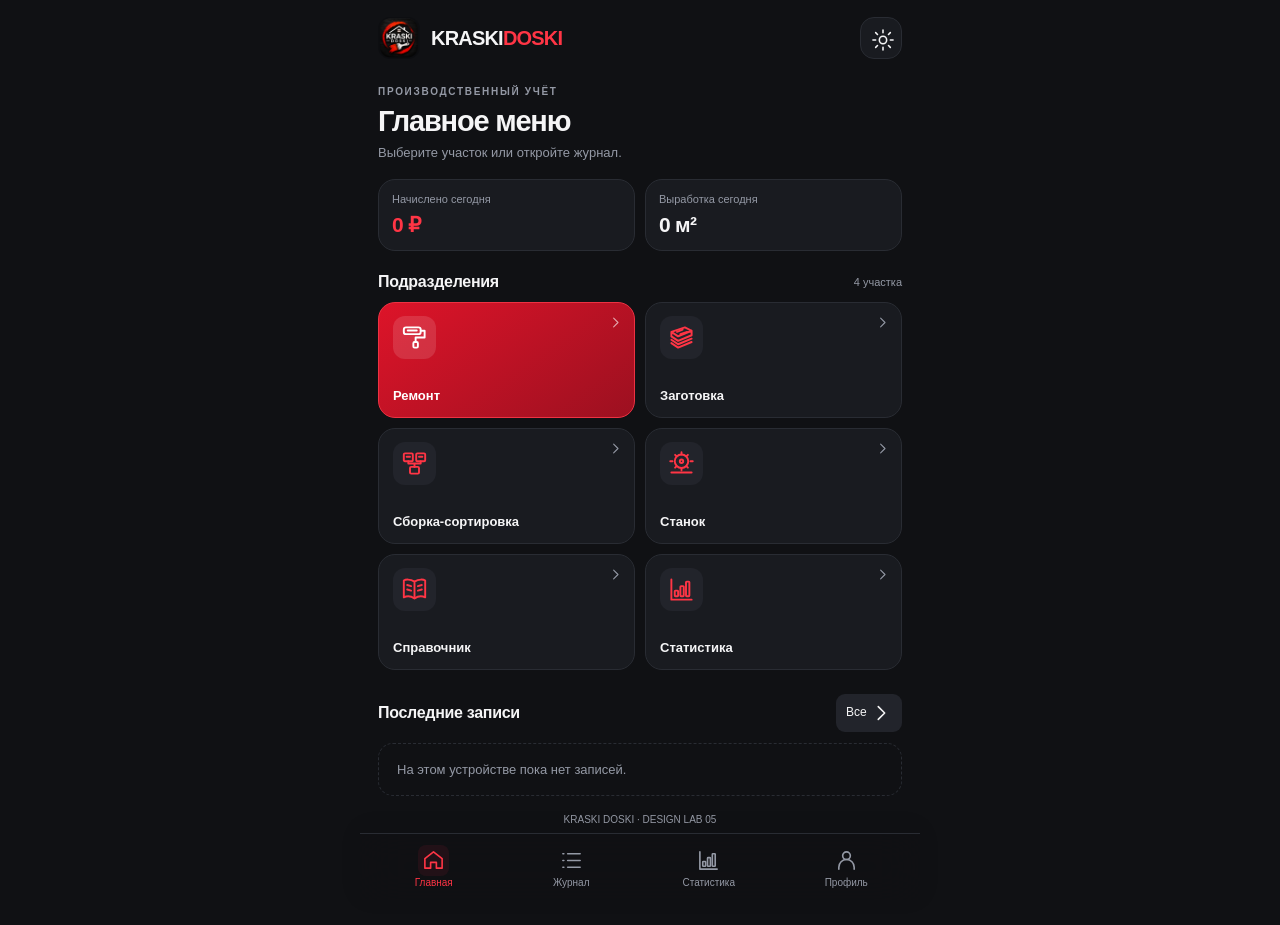
==== commit 40bcdb3d: "Design Lab 05: reference directory, calculators and rate cards" ====
--- a/kd2-design/index.html
+++ b/kd2-design/index.html
@@ -11,6 +11,8 @@
 .journal-intro h1{font-size:29px;letter-spacing:-1.1px}.journal-intro p{margin-bottom:16px}.journal-tools{padding:12px;border-radius:17px;background:var(--card);border:1px solid var(--line);margin:12px 0}.journal-search{display:flex;align-items:center;gap:9px;background:var(--soft);border-radius:11px;padding:0 11px}.journal-search svg{color:var(--mut);width:18px;height:18px}.journal-search .search{background:none;border:0;margin:0;padding:12px 0;font-size:16px;outline:0;min-width:0}.journal-tools .filters{margin:12px 0 8px;scrollbar-width:none;gap:6px}.journal-tools .filters::-webkit-scrollbar{display:none}.journal-tools .filters button{border:1px solid var(--line);border-radius:9px;padding:8px 11px;min-height:36px}.journal-tools .filters button.active{background:var(--red);border-color:var(--red);color:#fff}.journal-period{display:flex;gap:6px;flex-wrap:wrap;margin:9px 0}.journal-period button{font-size:12px;border:1px solid var(--line);padding:8px 10px}.journal-period button.active{color:var(--red);border-color:var(--red)}.journal-tools details{border-top:1px solid var(--line);padding-top:10px;margin-top:10px}.journal-tools summary{cursor:pointer;font-size:12px;color:var(--mut);padding:4px 0}.journal-tools .row input[type=date]{flex:1 1 0;width:0;min-width:0;max-width:100%;font-size:16px}.journal-summary{margin:17px 0 18px}.journal-summary .metric{border-radius:15px}.journal-summary .metric:first-child strong{color:var(--red)}.journal-count{font-size:11px;color:var(--mut);margin:9px 2px}.shift-group{margin:20px 0 12px}.shift-heading{display:flex;align-items:center;justify-content:space-between;gap:8px;margin:0 1px 9px}.shift-heading strong{font-size:14px}.shift-heading small{display:block;color:var(--mut);font-size:11px;margin-top:4px}.shift-heading .shift-money{text-align:right;color:var(--red);font-size:15px;font-weight:700;white-space:nowrap}.shift-list{border:1px solid var(--line);background:var(--card);border-radius:16px;overflow:hidden}.shift-record{display:flex;width:100%;align-items:center;text-align:left;gap:10px;padding:13px 11px;background:transparent;border-radius:0;min-width:0;border-bottom:1px solid var(--line)}.shift-record:last-child{border:0}.shift-icon{flex:none;width:36px;height:36px;border-radius:11px;background:var(--soft);color:var(--red);display:grid;place-items:center}.shift-icon svg{width:22px;height:22px}.shift-info{flex:1;min-width:0}.shift-info b{font-size:13px;display:block;overflow-wrap:anywhere}.shift-info small{display:block;color:var(--mut);font-size:11px;line-height:1.4;margin-top:3px;overflow-wrap:anywhere}.shift-value{flex:none;text-align:right}.shift-value b{display:block;font-size:13px;color:var(--fg)}.shift-value small{display:block;font-size:12px;color:var(--red);margin-top:5px}.shift-record>svg{width:14px;height:14px;color:var(--mut)}.journal-empty{border:1px dashed var(--line);padding:28px 12px;border-radius:16px;text-align:center;color:var(--mut)}.journal-empty svg{display:block;margin:0 auto 10px;width:30px;height:30px}.journal-empty strong{display:block;color:var(--fg);margin-bottom:5px}.journal-empty p{margin:0}.journal-print{display:flex;gap:8px;align-items:center}.journal-print .primary{flex:1}@media(max-width:350px){.shift-record{gap:7px;padding:12px 8px}.shift-icon{width:30px;height:30px}.shift-record>svg{display:none}}@media print{.journal-tools,.journal-print{display:none!important}.shift-list{border-color:#aaa;background:white}.shift-record{display:flex!important;color:black}.shift-value b,.shift-info b{color:black}.shift-info small,.shift-heading small{color:#555}}
 /* Design Lab 04: analytics */
 .analytics-title h1{font-size:29px;letter-spacing:-1.1px}.analytics-tabs{display:flex;gap:4px;padding:4px;border:1px solid var(--line);border-radius:13px;background:var(--card);margin:16px 0}.analytics-tabs button{flex:1;min-width:0;padding:10px 3px;font-size:12px;background:transparent;color:var(--mut)}.analytics-tabs button.active{background:var(--soft);color:var(--red);font-weight:700}.analytics-hero{border-radius:19px;padding:17px;background:linear-gradient(135deg,#a70e24,#e21e36);color:white;overflow:hidden;margin:0 0 12px}.analytics-hero small{color:#ffffffc9;font-size:12px}.analytics-hero h2{font-size:32px;letter-spacing:-1px;margin:8px 0 14px;overflow-wrap:anywhere}.analytics-hero .hero-bottom{display:flex;gap:16px;border-top:1px solid #ffffff30;padding-top:12px}.hero-bottom>div{flex:1;min-width:0}.hero-bottom b{display:block;margin-top:5px;font-size:17px;overflow-wrap:anywhere}.analytics-metrics{margin-bottom:17px}.analytics-metrics .metric{border-radius:15px}.analytics-card{padding:15px;border-radius:18px;margin:12px 0}.analytics-card h2{font-size:16px;margin:0 0 4px}.analytics-card p{margin:4px 0 13px}.chart-head{display:flex;justify-content:space-between;gap:10px;align-items:start}.chart-head strong{font-size:13px;color:var(--red);text-align:right}.analytics-chart{width:100%;height:auto;display:block;overflow:visible;aspect-ratio:320/150}.analytics-chart text{fill:var(--mut);font-size:9px}.analytics-chart .guide{stroke:var(--line);stroke-width:1;stroke-dasharray:3 4}.analytics-chart .trend{stroke:var(--red);fill:none;stroke-width:2.5;stroke-linejoin:round;stroke-linecap:round}.analytics-chart .dot{fill:var(--red);stroke:var(--card);stroke-width:1.5}.chart-summary{display:flex;justify-content:space-between;gap:8px;border-top:1px solid var(--line);padding-top:11px;font-size:12px;color:var(--mut)}.chart-summary b{color:var(--fg)}.analytics-ring{width:132px;height:132px;margin:16px auto;position:relative;border-radius:50%;display:grid;place-items:center}.analytics-ring-inner{width:102px;height:102px;border-radius:50%;background:var(--card);display:flex;flex-direction:column;align-items:center;justify-content:center;gap:5px}.analytics-ring-inner strong{font-size:18px;max-width:93px;text-align:center;overflow-wrap:anywhere}.analytics-ring-inner small{font-size:11px;color:var(--mut)}.dept-line{display:grid;grid-template-columns:12px minmax(0,1fr) auto;gap:9px;align-items:center;padding:12px 0;border-top:1px solid var(--line)}.dept-line .swatch{width:9px;height:9px;border-radius:3px}.dept-line b{font-size:13px}.dept-line small{display:block;color:var(--mut);font-size:11px;margin-top:4px}.dept-line .dept-amount{text-align:right;font-size:13px}.dept-progress{height:5px;background:var(--soft);border-radius:9px;margin-top:8px;overflow:hidden}.dept-progress i{display:block;height:100%;border-radius:9px}.analytics-empty{color:var(--mut);font-size:12px;text-align:center;padding:12px}.analysis-note{font-size:11px;text-align:center;color:var(--mut)}@media(max-width:350px){.analytics-hero h2{font-size:27px}.hero-bottom b{font-size:15px}}
+/* Design Lab 05 */
+.ref-intro h1{font-size:29px;letter-spacing:-1.1px}.ref-jumps{display:grid;grid-template-columns:repeat(2,minmax(0,1fr));gap:8px;margin:16px 0 22px}.ref-jumps button{display:flex;align-items:center;gap:9px;background:var(--card);border:1px solid var(--line);border-radius:13px;text-align:left;font-size:12px;font-weight:650;min-height:62px;padding:10px}.ref-jumps svg{color:var(--red);width:23px;height:23px}.ref-block{scroll-margin-top:16px;margin:22px 0}.ref-block h2{font-size:17px;margin:0 0 11px}.ref-panel{border-radius:17px;padding:8px 13px}.ref-panel .row{min-height:45px}.ref-panel .row input,.ref-panel .row select{font-size:16px;direction:ltr!important;min-width:0}.ref-panel .row:has(#rr),.ref-panel .row:has(#rhr),.ref-panel .row:has(#rs){flex-wrap:wrap;gap:3px 8px}.ref-panel .row:has(#rr) select,.ref-panel .row:has(#rhr) select,.ref-panel .row:has(#rs) select{flex:0 0 calc(100% - 27px);margin-left:27px;width:calc(100% - 27px);text-align:left!important}.ref-results{display:grid;grid-template-columns:1fr 1fr;gap:8px;margin:12px 0 8px}.ref-results .metric{padding:11px;border-radius:12px;min-width:0}.ref-results .metric strong{font-size:18px}.ref-results .metric:last-child strong{color:var(--red)}.ref-single{padding:10px 0;font-size:12px;line-height:1.5;color:var(--mut)}.ref-hour-total{display:flex;align-items:center;justify-content:space-between;gap:8px;margin:10px 0 4px;padding:13px;background:var(--soft);border-radius:12px}.ref-hour-total strong{color:var(--red);font-size:23px}.ref-searchbox{display:flex;align-items:center;gap:9px;background:var(--card);border:1px solid var(--line);border-radius:12px;padding:0 10px;margin:10px 0}.ref-searchbox svg{color:var(--mut)}.ref-searchbox input{background:none;border:0;outline:0;margin:0;padding:12px 0;font-size:16px}.ref-group{border:1px solid var(--line);background:var(--card);border-radius:15px;margin:8px 0;padding:12px;overflow:hidden}.ref-group summary{display:flex;align-items:center;gap:10px;cursor:pointer;list-style:none}.ref-group summary::-webkit-details-marker{display:none}.ref-group summary b{flex:1}.ref-group summary .ref-count{font-size:11px;color:var(--mut)}.ref-group summary svg{width:15px;color:var(--mut)}.ref-group[open] summary svg{transform:rotate(90deg)}.ref-group .ref-table{margin-top:9px;table-layout:fixed}.ref-group .ref-table th:first-child{width:57%}.ref-table td{font-variant-numeric:tabular-nums;font-size:13px}.ref-table td:last-child{color:var(--red);font-weight:600}.ref-size{direction:ltr;unicode-bidi:isolate;white-space:nowrap}.ref-side{display:block;color:var(--mut);font-size:11px;margin-top:4px}.ref-add summary{cursor:pointer;color:var(--fg);font-weight:650;padding:5px 0}.ref-rates .row label{flex:1}.ref-rates .row strong{font-size:13px;white-space:nowrap;color:var(--red)}@media(max-width:350px){.ref-results .metric strong{font-size:15px}.ref-table td{font-size:12px}}
 </style></head><body><main><header><img src="[data-uri]" alt=""><b>KRASKI<em>DOSKI</em></b><button id="theme" aria-label="Тема"></button></header><section id="screen"></section></main><nav class="nav" id="nav"></nav><dialog id="modal"></dialog><script>
 const DS=[{"id": "remont", "title": "Ремонт", "key": "kraski_doski_remont_v2", "withBad": true, "operations": [{"name": "Строганая доска", "rate": 33}, {"name": "Поднятый ворс", "rate": 43}, {"name": "Шпаклёвка", "rate": 33}]}, {"id": "zagotovka", "title": "Заготовка", "key": "kraski_doski_zagotovka_v2", "withBad": true, "operations": [{"name": "Заготовка", "rate": 15}]}, {"id": "sortirovka", "title": "Сборка-сортировка", "key": "kraski_doski_sortirovka_v2", "withBad": false, "operations": [{"name": "Сборка", "rate": 2.5}, {"name": "Сортировка", "rate": 2}]}, {"id": "stanok", "title": "Станок", "key": "kraski_doski_stanok_v1", "withBad": false, "operations": [{"name": "Строганая доска", "rate": 4}, {"name": "Промежутка", "rate": 3}, {"name": "Поднятый ворс", "rate": 3}]}];const sizeSet=['20×95×6000','20×120×6000','20×145×6000','45×95×6000','45×145×6000','45×195×6000'];
 const PROFILES={
@@ -22,7 +24,7 @@
   'KM2R':['20×95×6000','20×120×6000','20×145×6000'],
   'Вагонка':['15×121×6000'],'Планкен':['20×145×6000']
 };
-const $=id=>document.getElementById(id), esc=x=>String(x??'').replace(/[&<>"']/g,c=>({'&':'&amp;','<':'&lt;','>':'&gt;','"':'&quot;',"'":'&#39;'}[c])), num=x=>Number(x)||0, fmt=x=>num(x).toLocaleString('ru-RU',{maximumFractionDigits:2}), money=x=>fmt(x)+' ₽', today=()=>{let d=new Date;return new Date(d-d.getTimezoneOffset()*60000).toISOString().slice(0,10)}, uid=()=>crypto.randomUUID?.()||Date.now()+'-'+Math.random(), read=(k,d)=>{try{return JSON.parse(localStorage.getItem(k))??d}catch{return d}}, KEY='kraski_doski_design_lab_01', oldcat=()=>read('kraski_doski_catalog_v2',{workers:[],profiles:PROFILES,orders:[],positions:[]});function initial(){return {catalog:oldcat(),apps:Object.fromEntries(DS.map(d=>[d.id,read(d.key,{records:[],operations:d.operations,hourRate:350})])),theme:'dark'}}let state=read(KEY,null)||read('kraski_doski_2_preview',null)||initial(), page='home', dept=DS[0].id, edit=null, draft=null, filter='all', period=30;const paths={search:'<circle cx="10.5" cy="10.5" r="6.5"/><path d="m16 16 5 5"/>',home:'<path d="m3 10 9-7 9 7v10h-6v-6H9v6H3z"/>',list:'<path d="M8 5h13M8 12h13M8 19h13M3 5h1M3 12h1M3 19h1"/>',plus:'<path d="M12 4v16M4 12h16"/>',chart:'<path d="M3 3v18h18"/><rect x="6" y="13" width="3" height="5" rx=".6"/><rect x="11" y="9" width="3" height="9" rx=".6"/><rect x="16" y="5" width="3" height="13" rx=".6"/>',user:'<circle cx="12" cy="7" r="4"/><path d="M4 21v-2a8 8 0 0 1 16 0v2"/>',remont:'<rect x="2.5" y="3" width="15" height="6" rx="2"/><path d="M17.5 6H21v6h-8v4"/><rect x="11" y="16" width="4" height="5" rx="1"/><path d="M6 5.8h8"/>',zagotovka:'<path d="m3 7 12-4 6 3-12 5zM3 7v4l6 4 12-5V6M3 14l6 4 12-5M3 17l6 4 12-5"/><path d="m8 7 5-2m-2 4 6-2"/>',sortirovka:'<rect x="2.5" y="3" width="8" height="7" rx="1"/><rect x="13.5" y="3" width="8" height="7" rx="1"/><rect x="8" y="15" width="8" height="6" rx="1"/><path d="M6.5 10v2h11v-2M12 12v3M5 6h3m8 0h3"/>',stanok:'<circle cx="12" cy="10" r="6"/><circle cx="12" cy="10" r="1.5"/><path d="M12 2v2m0 12v2M4 10H2m20 0h-2M6.3 4.3l1.4 1.4m8.6 8.6 1.4 1.4m0-11.4-1.4 1.4m-8.6 8.6-1.4 1.4M3 20h18"/>',book:'<path d="M12 5C8 2.5 4 3 2.5 4v15c3-1.5 6-1.5 9.5 1 3.5-2.5 6.5-2.5 9.5-1V4C20 3 16 2.5 12 5zm0 0v15M5.5 8l3.5 1m-3.5 3 3.5 1m6-4 3.5-1m-3.5 5 3.5-1"/>',calendar:'<rect x="3" y="5" width="18" height="16" rx="2"/><path d="M3 10h18M7 2v6m10-6v6"/>',check:'<path d="m5 12 4 4L19 6"/>',box:'<path d="m3 7 9-4 9 4v10l-9 4-9-4zm0 0 9 4 9-4m-9 4v10"/>',clock:'<circle cx="12" cy="12" r="9"/><path d="M12 6v6l4 2"/>',money:'<circle cx="12" cy="12" r="9"/><path d="M10 18V6h4a3 3 0 0 1 0 6H8m0 3h7"/>',sun:'<circle cx="12" cy="12" r="4"/><path d="M12 1v3m0 16v3M1 12h3m16 0h3M4 4l2 2m12 12 2 2M20 4l-2 2M6 18l-2 2"/>',chev:'<path d="m9 5 7 7-7 7"/>'};const ico=k=>`<svg viewBox="0 0 24 24" fill="none" stroke="currentColor" stroke-width="1.7" stroke-linecap="round" stroke-linejoin="round">${paths[k]||paths.box}</svg>`;function persist(){try{localStorage.setItem(KEY,JSON.stringify(state));return true}catch(e){alert('Не удалось сохранить данные: '+e.message);return false}}const config=()=>DS.find(d=>d.id===dept), app=()=>state.apps[dept], all=()=>DS.flatMap(d=>(state.apps[d.id]?.records||[]).map(r=>({...r,department:d.id}))), name=id=>DS.find(d=>d.id===id)?.title||id, total=(a,k)=>a.reduce((s,r)=>s+num(r[k]),0);function go(p){page=p;render();window.scrollTo(0,0)}function start(id,r=null,copy=false){dept=id;edit=copy?null:r?.id||null;draft=r?{...r,date:copy?today():r.date}: {date:today(),workerId:app().lastWorkerId||'',mode:'piece',operation:app().operations[0]?.name,qty:'',bad:0,profile:Object.keys(state.catalog.profiles)[0]};go('entry')}function opts(a,v){return a.map(x=>{let [k,t]=Array.isArray(x)?x:[x,x];return `<option value="${esc(k)}" ${String(k)===String(v)?'selected':''}>${esc(t)}</option>`}).join('')}function sel(id,a,v){return `<select id="${id}">${opts(a,v)}</select>`}function inp(id,v='',type='text'){return `<input id="${id}" type="${type}" value="${esc(v)}" ${type==='number'?'min="0" step="any" inputmode="decimal"':''}>`}function row(label,field,k='box'){return `<div class="row">${ico(k)}<label>${label}</label>${field}</div>`}function metric(t,v,k){return `<div class="metric">${ico(k)}<span class="muted">${t}</span><strong>${v}</strong></div>`}function rec(r){return `<div class="record" onclick="openRecord('${esc(r.department)}','${esc(r.id)}')">${ico(r.department)}<div class="info"><b>${esc(name(r.department))}</b><small>${esc(r.operation)} · ${esc(r.order||'—')} / ${esc(r.position||'—')}</small><small>${esc(r.worker||'')} · ${esc(r.profile||'')} ${esc(r.size||'')}</small></div><div class="right"><b>${r.mode==='hour'?fmt(r.hours)+' ч':fmt(r.area)+' м²'}</b><small style="color:var(--red)">${money(r.pay)}</small></div>${ico('chev')}</div>`}function render(){document.body.classList.toggle('light',state.theme==='light');$('theme').innerHTML=ico('sun');$('nav').innerHTML=[['home','Главная','home'],['journal','Журнал','list'],['stats','Статистика','chart'],['settings','Профиль','user']].map(([p,t,k])=>`<button class="${p===page?'active':''} ${p==='entry'?'plus':''}" onclick="${p==='entry'?"start(dept)":`go('${p}')`}">${ico(k)}${t}</button>`).join('');let a=all(),s=$('screen');if(page==='home'){let daily=a.filter(r=>r.date===today()),tile=(k,t,action)=>`<button class="tile" onclick="${action}"><span class="tile-icon">${ico(k)}</span><span class="tile-arrow">${ico('chev')}</span><span class="tile-name">${esc(t)}</span></button>`;s.innerHTML=`<div class="home-intro"><div class="eyebrow">ПРОИЗВОДСТВЕННЫЙ УЧЁТ</div><h1>Главное меню</h1><p>Выберите участок или откройте журнал.</p></div><div class="home-kpis"><div class="home-kpi"><span>Начислено сегодня</span><strong>${money(total(daily,'pay'))}</strong></div><div class="home-kpi"><span>Выработка сегодня</span><strong>${fmt(total(daily,'area'))} м²</strong></div></div><div class="home-section"><h2>Подразделения</h2><small>4 участка</small></div><div class="tiles">${DS.map(d=>tile(d.id,d.title,`start('${d.id}')`)).join('')}${tile('book','Справочник',`go('ref')`)}${tile('chart','Статистика',`go('stats')`)}</div><div class="home-section"><h2>Последние записи</h2><button class="small" onclick="go('journal')">Все ${ico('chev')}</button></div>${a.sort((x,y)=>String(y.updatedAt||y.date).localeCompare(String(x.updatedAt||x.date))).slice(0,3).map(rec).join('')||'<div class="home-empty">На этом устройстве пока нет записей.</div>'}<div class="preview-label">KRASKI DOSKI · DESIGN LAB 04</div>`}else if(page==='entry')entry();else if(page==='journal'||page==='orders'||page==='report')journal();else if(page==='stats')stats();else if(page==='settings')settings();else reference()}
+const $=id=>document.getElementById(id), esc=x=>String(x??'').replace(/[&<>"']/g,c=>({'&':'&amp;','<':'&lt;','>':'&gt;','"':'&quot;',"'":'&#39;'}[c])), num=x=>Number(x)||0, fmt=x=>num(x).toLocaleString('ru-RU',{maximumFractionDigits:2}), money=x=>fmt(x)+' ₽', today=()=>{let d=new Date;return new Date(d-d.getTimezoneOffset()*60000).toISOString().slice(0,10)}, uid=()=>crypto.randomUUID?.()||Date.now()+'-'+Math.random(), read=(k,d)=>{try{return JSON.parse(localStorage.getItem(k))??d}catch{return d}}, KEY='kraski_doski_design_lab_01', oldcat=()=>read('kraski_doski_catalog_v2',{workers:[],profiles:PROFILES,orders:[],positions:[]});function initial(){return {catalog:oldcat(),apps:Object.fromEntries(DS.map(d=>[d.id,read(d.key,{records:[],operations:d.operations,hourRate:350})])),theme:'dark'}}let state=read(KEY,null)||read('kraski_doski_2_preview',null)||initial(), page='home', dept=DS[0].id, edit=null, draft=null, filter='all', period=30;const paths={search:'<circle cx="10.5" cy="10.5" r="6.5"/><path d="m16 16 5 5"/>',home:'<path d="m3 10 9-7 9 7v10h-6v-6H9v6H3z"/>',list:'<path d="M8 5h13M8 12h13M8 19h13M3 5h1M3 12h1M3 19h1"/>',plus:'<path d="M12 4v16M4 12h16"/>',chart:'<path d="M3 3v18h18"/><rect x="6" y="13" width="3" height="5" rx=".6"/><rect x="11" y="9" width="3" height="9" rx=".6"/><rect x="16" y="5" width="3" height="13" rx=".6"/>',user:'<circle cx="12" cy="7" r="4"/><path d="M4 21v-2a8 8 0 0 1 16 0v2"/>',remont:'<rect x="2.5" y="3" width="15" height="6" rx="2"/><path d="M17.5 6H21v6h-8v4"/><rect x="11" y="16" width="4" height="5" rx="1"/><path d="M6 5.8h8"/>',zagotovka:'<path d="m3 7 12-4 6 3-12 5zM3 7v4l6 4 12-5V6M3 14l6 4 12-5M3 17l6 4 12-5"/><path d="m8 7 5-2m-2 4 6-2"/>',sortirovka:'<rect x="2.5" y="3" width="8" height="7" rx="1"/><rect x="13.5" y="3" width="8" height="7" rx="1"/><rect x="8" y="15" width="8" height="6" rx="1"/><path d="M6.5 10v2h11v-2M12 12v3M5 6h3m8 0h3"/>',stanok:'<circle cx="12" cy="10" r="6"/><circle cx="12" cy="10" r="1.5"/><path d="M12 2v2m0 12v2M4 10H2m20 0h-2M6.3 4.3l1.4 1.4m8.6 8.6 1.4 1.4m0-11.4-1.4 1.4m-8.6 8.6-1.4 1.4M3 20h18"/>',book:'<path d="M12 5C8 2.5 4 3 2.5 4v15c3-1.5 6-1.5 9.5 1 3.5-2.5 6.5-2.5 9.5-1V4C20 3 16 2.5 12 5zm0 0v15M5.5 8l3.5 1m-3.5 3 3.5 1m6-4 3.5-1m-3.5 5 3.5-1"/>',calendar:'<rect x="3" y="5" width="18" height="16" rx="2"/><path d="M3 10h18M7 2v6m10-6v6"/>',check:'<path d="m5 12 4 4L19 6"/>',box:'<path d="m3 7 9-4 9 4v10l-9 4-9-4zm0 0 9 4 9-4m-9 4v10"/>',clock:'<circle cx="12" cy="12" r="9"/><path d="M12 6v6l4 2"/>',money:'<circle cx="12" cy="12" r="9"/><path d="M10 18V6h4a3 3 0 0 1 0 6H8m0 3h7"/>',sun:'<circle cx="12" cy="12" r="4"/><path d="M12 1v3m0 16v3M1 12h3m16 0h3M4 4l2 2m12 12 2 2M20 4l-2 2M6 18l-2 2"/>',chev:'<path d="m9 5 7 7-7 7"/>'};const ico=k=>`<svg viewBox="0 0 24 24" fill="none" stroke="currentColor" stroke-width="1.7" stroke-linecap="round" stroke-linejoin="round">${paths[k]||paths.box}</svg>`;function persist(){try{localStorage.setItem(KEY,JSON.stringify(state));return true}catch(e){alert('Не удалось сохранить данные: '+e.message);return false}}const config=()=>DS.find(d=>d.id===dept), app=()=>state.apps[dept], all=()=>DS.flatMap(d=>(state.apps[d.id]?.records||[]).map(r=>({...r,department:d.id}))), name=id=>DS.find(d=>d.id===id)?.title||id, total=(a,k)=>a.reduce((s,r)=>s+num(r[k]),0);function go(p){page=p;render();window.scrollTo(0,0)}function start(id,r=null,copy=false){dept=id;edit=copy?null:r?.id||null;draft=r?{...r,date:copy?today():r.date}: {date:today(),workerId:app().lastWorkerId||'',mode:'piece',operation:app().operations[0]?.name,qty:'',bad:0,profile:Object.keys(state.catalog.profiles)[0]};go('entry')}function opts(a,v){return a.map(x=>{let [k,t]=Array.isArray(x)?x:[x,x];return `<option value="${esc(k)}" ${String(k)===String(v)?'selected':''}>${esc(t)}</option>`}).join('')}function sel(id,a,v){return `<select id="${id}">${opts(a,v)}</select>`}function inp(id,v='',type='text'){return `<input id="${id}" type="${type}" value="${esc(v)}" ${type==='number'?'min="0" step="any" inputmode="decimal"':''}>`}function row(label,field,k='box'){return `<div class="row">${ico(k)}<label>${label}</label>${field}</div>`}function metric(t,v,k){return `<div class="metric">${ico(k)}<span class="muted">${t}</span><strong>${v}</strong></div>`}function rec(r){return `<div class="record" onclick="openRecord('${esc(r.department)}','${esc(r.id)}')">${ico(r.department)}<div class="info"><b>${esc(name(r.department))}</b><small>${esc(r.operation)} · ${esc(r.order||'—')} / ${esc(r.position||'—')}</small><small>${esc(r.worker||'')} · ${esc(r.profile||'')} ${esc(r.size||'')}</small></div><div class="right"><b>${r.mode==='hour'?fmt(r.hours)+' ч':fmt(r.area)+' м²'}</b><small style="color:var(--red)">${money(r.pay)}</small></div>${ico('chev')}</div>`}function render(){document.body.classList.toggle('light',state.theme==='light');$('theme').innerHTML=ico('sun');$('nav').innerHTML=[['home','Главная','home'],['journal','Журнал','list'],['stats','Статистика','chart'],['settings','Профиль','user']].map(([p,t,k])=>`<button class="${p===page?'active':''} ${p==='entry'?'plus':''}" onclick="${p==='entry'?"start(dept)":`go('${p}')`}">${ico(k)}${t}</button>`).join('');let a=all(),s=$('screen');if(page==='home'){let daily=a.filter(r=>r.date===today()),tile=(k,t,action)=>`<button class="tile" onclick="${action}"><span class="tile-icon">${ico(k)}</span><span class="tile-arrow">${ico('chev')}</span><span class="tile-name">${esc(t)}</span></button>`;s.innerHTML=`<div class="home-intro"><div class="eyebrow">ПРОИЗВОДСТВЕННЫЙ УЧЁТ</div><h1>Главное меню</h1><p>Выберите участок или откройте журнал.</p></div><div class="home-kpis"><div class="home-kpi"><span>Начислено сегодня</span><strong>${money(total(daily,'pay'))}</strong></div><div class="home-kpi"><span>Выработка сегодня</span><strong>${fmt(total(daily,'area'))} м²</strong></div></div><div class="home-section"><h2>Подразделения</h2><small>4 участка</small></div><div class="tiles">${DS.map(d=>tile(d.id,d.title,`start('${d.id}')`)).join('')}${tile('book','Справочник',`go('ref')`)}${tile('chart','Статистика',`go('stats')`)}</div><div class="home-section"><h2>Последние записи</h2><button class="small" onclick="go('journal')">Все ${ico('chev')}</button></div>${a.sort((x,y)=>String(y.updatedAt||y.date).localeCompare(String(x.updatedAt||x.date))).slice(0,3).map(rec).join('')||'<div class="home-empty">На этом устройстве пока нет записей.</div>'}<div class="preview-label">KRASKI DOSKI · DESIGN LAB 05</div>`}else if(page==='entry')entry();else if(page==='journal'||page==='orders'||page==='report')journal();else if(page==='stats')stats();else if(page==='settings')settings();else reference()}
 function entry(){let d=draft||{},c=config(),a=app(),profiles=state.catalog.profiles,pr=d.profile||Object.keys(profiles)[0],sorting=d.sorting||{};let fields=[['sortNumber','№ сортировки'],['sortArea','Площадь сортировки'],['orderQty','Количество в заказе'],['orderGrade','Сорт'],['orderArea','Площадь заказа'],['whABC','ABC'],['whAB','AB'],['whCover','AB (укрывная)'],['whD','D'],['sortNote','Примечание']];$('screen').innerHTML=`<div class="entry-form"><div class="entry-heading"><span class="entry-mark">${ico(dept)}</span><div><h1>${edit?'Редактирование':'Новая запись'}</h1><p>${esc(c.title)}</p></div><button class="small" onclick="repeat()">Повторить</button></div><div class="entry-caption">ОСНОВНЫЕ ДАННЫЕ</div><div class="card">${row('Участок',sel('dep',DS.map(x=>[x.id,x.title]),dept))}${row('Дата работы',inp('date',d.date||today(),'date'),'calendar')}${row('Сотрудник',sel('worker',[['','Выберите'],...state.catalog.workers.filter(w=>w.active!==false||w.id===d.workerId).map(w=>[w.id,w.name])],d.workerId),'user')}${row('Заказ',inp('order',d.order),'list')}${row('Позиция',inp('position',d.position))}${dept==='stanok'?row('Время',inp('machineTime',d.machineTime,'time'),'clock'):''}${row('Начисление',sel('mode',[['piece','Сдельная'],['hour','Почасовая']],d.mode),'money')}</div><div class="card" id="piece"><div class="entry-caption" style="margin:10px 0 4px">ПРОИЗВОДСТВЕННОЕ ЗАДАНИЕ</div>${row('Вид работы',sel('operation',a.operations.map(o=>[o.name,o.name+' · '+fmt(o.rate)+' ₽']),d.operation))}${row('Профиль',sel('profile',Object.keys(profiles),pr))}${row('Размер',sel('size',profiles[pr]||[],d.size))}${row('Количество',inp('qty',d.qty,'number'))}${c.withBad?row('Брак',inp('bad',d.bad||0,'number')):''}${row('Площадь вручную',`<input id="manual" type="checkbox" ${d.manual?'checked':''}>`)}<div id="manualrow">${row('Площадь, м²',inp('manualArea',d.manual?d.area:'','number'))}</div><div id="sorting">${dept==='sortirovka'?fields.map(([k,t])=>row(t,inp(k,sorting[k],['sortArea','orderQty','orderArea','whABC','whAB','whCover','whD'].includes(k)?'number':'text'))).join(''):''}</div></div><div class="card" id="hour"><div class="entry-caption" style="margin:10px 0 4px">ПОЧАСОВАЯ РАБОТА</div>${row('Часы',inp('hours',d.hours,'number'),'clock')}${row('Описание',inp('description',d.description))}</div><div class="metrics" id="result"></div><button class="primary entry-save" onclick="save()">${ico('check')} Сохранить запись</button><p class="entry-hint">Данные сохраняются на этом устройстве</p></div>`; $('dep').onchange=()=>start($('dep').value);$('profile').onchange=()=>{$('size').innerHTML=opts(profiles[$('profile').value]||[]);calc()};$('screen').oninput=calc;$('screen').onchange=calc;calc()}
 function calc(){if(page!=='entry'||!$('mode'))return;let hour=$('mode').value==='hour',qty=num($('qty').value),bad=num($('bad')?.value),p=$('profile').value,s=$('size').value,[t,w,l]=(s.match(/\d+/g)||[]).map(Number),width=s.includes('4 стороны')?2*(w+t):['KM2R','KM4R'].includes(p)?w+2*t:w,area=$('manual').checked?num($('manualArea').value):num(width*l*Math.max(0,qty-bad)/1e6),hours=num($('hours').value),op=hour?'Почасовая работа':$('operation').value,rate=edit&&draft.operation===op&&Number.isFinite(+draft.rate)?+draft.rate:hour?num(app().hourRate):num(app().operations.find(o=>o.name===op)?.rate),pay=Math.round((hour?hours:area)*rate*100)/100;$('piece').classList.toggle('hide',hour);$('hour').classList.toggle('hide',!hour);$('manualrow').classList.toggle('hide',!$('manual').checked);$('sorting').classList.toggle('hide',op!=='Сортировка');$('result').innerHTML=metric('Выработка',hour?fmt(hours)+' ч':fmt(area)+' м²','chart')+metric('Заработок',`<em>${money(pay)}</em>`,'money');return {mode:hour?'hour':'piece',operation:op,qty:hour?0:qty,bad:hour?0:bad,profile:hour?'':p,size:hour?'':s,area:hour?0:area,hours:hour?hours:0,rate,pay,manual:!hour&&$('manual').checked}}
 function save(){let r=calc(),w=state.catalog.workers.find(w=>w.id===$('worker').value),date=$('date').value;if(!w||!date||r.rate<0|| (r.mode==='piece'&&(!Number.isInteger(r.qty)||r.qty<=0||!Number.isInteger(r.bad)||r.bad<0||r.bad>r.qty||!r.area||r.area<0))||(r.mode==='hour'&&r.hours<=0))return alert('Проверьте сотрудника, дату и объём.');Object.assign(r,{id:edit||uid(),department:dept,date,workerId:w.id,worker:w.name,order:$('order').value.trim(),position:$('position').value.trim(),description:r.mode==='hour'?$('description').value:'',updatedAt:new Date().toISOString()});if($('machineTime'))r.machineTime=$('machineTime').value;if(r.operation==='Сортировка'){r.sorting={};for(let k of ['sortNumber','sortArea','orderQty','orderGrade','orderArea','whABC','whAB','whCover','whD','sortNote']){let e=$(k);if(e.type==='number'&&e.value!==''&&(+e.value<0||!Number.isFinite(+e.value)))return alert('Проверьте поля сортировки');r.sorting[k]=e.type==='number'&&e.value!==''?+e.value:e.value}}if(date>today()&&!confirm('Дата в будущем. Продолжить?'))return;if(app().records.some(x=>x.id!==edit&&['date','workerId','order','position','operation','qty','area','hours'].every(k=>String(x[k]??'')===String(r[k]??'')))&&!confirm('Похожая запись уже существует. Сохранить?'))return;let old=app().records.slice();if(edit)app().records=old.map(x=>x.id===edit?r:x);else app().records.unshift(r);app().lastWorkerId=w.id;if(!persist()){app().records=old;return}edit=null;go('journal')}
@@ -37,6 +39,6 @@
 function settings(){$('screen').innerHTML=`<h1>Профиль и настройки</h1><p>Тестовая версия · отдельное хранилище. Основное приложение не изменяется.</p><div class="card"><button class="primary" onclick="go('orders')">История заказов</button><button class="primary" onclick="go('report')">Отчёты и печать</button></div><h2>Сотрудники</h2><div class="card">${state.catalog.workers.map(w=>`<div class="row"><span style="flex:1">${esc(w.name)}</span><button class="small" onclick="toggleWorker('${esc(w.id)}')">${w.active===false?'Включить':'Отключить'}</button></div>`).join('')}${row('Имя',inp('wn'))}${row('Участок',sel('wh',DS.map(d=>[d.id,d.title]),dept))}<button class="primary" onclick="addWorker()">Добавить сотрудника</button></div><h2>Расценки</h2>${DS.map(d=>`<div class="card"><b>${d.title}</b>${state.apps[d.id].operations.map((o,i)=>row(esc(o.name),`<input type="number" min="0" step="any" value="${num(o.rate)}" onchange="setRate('${d.id}',${i},this.value)">`)).join('')}${row('Почасовая',`<input type="number" min="0" step="any" value="${num(state.apps[d.id].hourRate)}" onchange="setRate('${d.id}',-1,this.value)">`)} </div>`).join('')}<h2>Резервные копии</h2><button class="primary" onclick="backup()">Скачать JSON</button><div class="card"><label for="restore">Восстановить полную копию</label><input type="file" id="restore" accept=".json" style="max-width:100%"></div><button onclick="if(confirm('Заменить тестовые данные копией из старого приложения?')){state=initial();persist();render()}">Повторно скопировать старые данные</button>`;$('restore').onchange=async e=>{try{let o=JSON.parse(await e.target.files[0].text());if(o.format!=='kraski-doski-full-v2'||!Array.isArray(o.catalog?.workers)||!o.catalog.profiles||!DS.every(d=>Array.isArray(o.apps?.[d.id]?.records)&&Array.isArray(o.apps[d.id].operations)))throw Error('Нужна полная копия четырёх участков');if(confirm('Заменить только тестовые данные?')){state.catalog=o.catalog;state.apps=o.apps;persist();render()}}catch(e){alert(e.message)}}}function addWorker(){let n=$('wn').value.trim();if(!n)return;if(state.catalog.workers.some(w=>w.name.toLowerCase()===n.toLowerCase()))return alert('Имя уже существует');state.catalog.workers.push({id:uid(),name:n,home:$('wh').value,active:true});persist();settings()}function toggleWorker(id){let w=state.catalog.workers.find(w=>w.id===id);w.active=w.active===false;persist();settings()}function setRate(d,i,v){if(!Number.isFinite(+v)||+v<0)return alert('Проверьте ставку');if(i<0)state.apps[d].hourRate=+v;else state.apps[d].operations[i].rate=+v;persist()}
 function areaPerBoard(profile,size){let [t,w,l]=(String(size).match(/\d+/g)||[]).map(Number);if(!(t>0&&w>0&&l>0))return 0;let face=profile==='KM4R'&&String(size).includes('4 стороны')?2*(w+t):['KM2R','KM4R'].includes(profile)?w+2*t:w;return face*l/1e6}
 function fmtArea(v){return Number(v||0).toLocaleString('ru-RU',{maximumFractionDigits:4})}
-function reference(){let profiles=state.catalog.profiles, rates=DS.flatMap(d=>(state.apps[d.id].operations||[]).map(o=>[String(o.rate),d.title+' · '+o.name+' — '+fmt(o.rate)+' ₽/м²'])), hrs=DS.map(d=>[String(state.apps[d.id].hourRate??350),d.title+' · '+fmt(state.apps[d.id].hourRate??350)+' ₽/ч']);$('screen').innerHTML=`<h1>Справочник</h1><p class="ref-version">Версия 2.2 · обновлённый справочник</p><h2>Калькулятор площади</h2><div class="card">${row('Профиль',sel('rp',Object.keys(profiles)))}${row('Размер',sel('rs',[]))}${row('Количество',inp('rq',100,'number'))}${row('Площадь вручную',inp('rm','','number'))}${row('Работа и ставка',sel('rr',rates))}<div class="metrics"><div class="metric"><span class="muted">Общая площадь</span><strong id="ra"></strong></div><div class="metric"><span class="muted">Стоимость работы</span><strong id="rpPay"></strong></div></div><p id="ra1" class="muted"></p></div><h2>Почасовая работа</h2><div class="card">${row('Часы',inp('rh',2,'number'))}${row('Ставка',sel('rhr',hrs))}<h2 id="rhp"></h2></div><h2>Профили и размеры</h2><input class="search ref-search" id="refSearch" placeholder="Поиск профиля или размера"><div id="refList"></div><h2>Добавить профиль / размер</h2><div class="card">${row('Название',inp('pn'))}${row('Размер, мм',inp('ps'))}<button class="primary" onclick="addSize()">Добавить</button></div>`;function list(){let q=$('refSearch').value.toLowerCase().trim();$('refList').innerHTML=Object.entries(profiles).map(([p,s])=>{let a=s.filter(x=>(p+' '+x).toLowerCase().includes(q));return a.length?`<div class="card"><h2>${esc(p)} · ${a.length}</h2><table class="ref-table"><thead><tr><th>Размер, мм</th><th>Площадь 1 доски</th></tr></thead><tbody>${a.map(x=>`<tr><td dir="ltr">${esc(x)}</td><td>${fmtArea(areaPerBoard(p,x))} м²</td></tr>`).join('')}</tbody></table></div>`:''}).join('')||'<p>Ничего не найдено</p>'}function calculate(){let p=$('rp').value,s=$('rs').value,one=areaPerBoard(p,s),area=$('rm').value!==''?Math.max(0,num($('rm').value)):one*Math.max(0,Math.floor(num($('rq').value)));$('ra').textContent=fmtArea(area)+' м²';$('rpPay').textContent=money(area*num($('rr').value));$('ra1').textContent='Обработка: '+(p==='KM4R'&&s.includes('4 стороны')?'4 стороны':['KM2R','KM4R'].includes(p)?'3 стороны':'1 сторона')+'. Площадь одной доски: '+fmtArea(one)+' м²';$('rhp').textContent=money(Math.max(0,num($('rh').value))*num($('rhr').value))}$('rp').onchange=()=>{$('rs').innerHTML=opts(profiles[$('rp').value]||[]);$('rm').value='';calculate()};$('rs').onchange=()=>{$('rm').value='';calculate()};for(let id of ['rq','rm','rr','rh','rhr']){$(id).oninput=calculate;$(id).onchange=calculate}$('refSearch').oninput=list;$('rp').onchange();list()}
+function reference(){let profiles=state.catalog.profiles, rates=DS.flatMap(d=>(state.apps[d.id].operations||[]).map(o=>[String(o.rate),d.title+' · '+o.name+' — '+fmt(o.rate)+' ₽/м²'])), hrs=DS.map(d=>[String(state.apps[d.id].hourRate??350),d.title+' · '+fmt(state.apps[d.id].hourRate??350)+' ₽/ч']);$('screen').innerHTML=`<div class="ref-intro"><div class="eyebrow">ПРОИЗВОДСТВЕННЫЙ СПРАВОЧНИК</div><h1>Справочник</h1><p>Размеры, квадратура и расценки.</p></div><div class="ref-jumps">${[['calc','chart','Калькулятор площади'],['hour','clock','Почасовая работа'],['sizes','book','Профили и размеры'],['rates','money','Расценки']].map(([id,k,t])=>`<button onclick="document.getElementById('ref-${id}').scrollIntoView({block:'start'})">${ico(k)}<span>${t}</span></button>`).join('')}</div><section id="ref-calc" class="ref-block"><h2>Калькулятор площади</h2><div class="card ref-panel">${row('Профиль',sel('rp',Object.keys(profiles)))}${row('Размер',sel('rs',[]))}${row('Количество',inp('rq',100,'number'))}${row('Площадь вручную',inp('rm','','number'))}${row('Работа и ставка',sel('rr',rates))}<div class="ref-results"><div class="metric"><span class="muted">Общая площадь</span><strong id="ra"></strong></div><div class="metric"><span class="muted">Стоимость работы</span><strong id="rpPay"></strong></div></div><p id="ra1" class="ref-single"></p></div></section><section id="ref-hour" class="ref-block"><h2>Почасовая работа</h2><div class="card ref-panel">${row('Часы',inp('rh',2,'number'))}${row('Ставка',sel('rhr',hrs))}<div class="ref-hour-total"><span class="muted">Стоимость работы</span><strong id="rhp"></strong></div></div></section><section id="ref-sizes" class="ref-block"><h2>Профили и размеры</h2><div class="ref-searchbox">${ico('search')}<input class="search ref-search" id="refSearch" placeholder="Поиск профиля или размера"></div><div id="refList"></div><details class="card ref-panel ref-add"><summary>Добавить профиль / размер</summary>${row('Название',inp('pn'))}${row('Размер, мм',inp('ps'))}<button class="primary" onclick="addSize()">Добавить</button></details></section><section id="ref-rates" class="ref-block"><h2>Расценки по участкам</h2>${DS.map(d=>`<div class="card ref-panel ref-rates"><h2 style="margin:10px 0 4px">${esc(d.title)}</h2>${(state.apps[d.id].operations||[]).map(o=>`<div class="row"><label>${esc(o.name)}</label><strong>${fmt(o.rate)} ₽/м²</strong></div>`).join('')}<div class="row"><label>Почасовая работа</label><strong>${fmt(state.apps[d.id].hourRate??350)} ₽/ч</strong></div></div>`).join('')}</section>`;function list(){let q=$('refSearch').value.toLowerCase().trim();$('refList').innerHTML=Object.entries(profiles).map(([p,s])=>{let a=s.filter(x=>(p+' '+x).toLowerCase().includes(q));return a.length?`<details class="ref-group" ${q||p===Object.keys(profiles)[0]?'open':''}><summary><b>${esc(p)}</b><span class="ref-count">${a.length} размеров</span>${ico('chev')}</summary><table class="ref-table"><thead><tr><th>Размер, мм</th><th>Площадь 1 доски</th></tr></thead><tbody>${a.map(x=>`<tr><td dir="ltr"><span class="ref-size">${esc(x.replace(/\s*-\s*4 стороны/,''))}</span>${['KM2R','KM4R'].includes(p)?`<span class="ref-side">${x.includes('4 стороны')?'4 стороны':'3 стороны'}</span>`:''}</td><td>${fmtArea(areaPerBoard(p,x))} м²</td></tr>`).join('')}</tbody></table></details>`:''}).join('')||'<p>Ничего не найдено</p>'}function calculate(){let p=$('rp').value,s=$('rs').value,one=areaPerBoard(p,s),area=$('rm').value!==''?Math.max(0,num($('rm').value)):one*Math.max(0,Math.floor(num($('rq').value)));$('ra').textContent=fmtArea(area)+' м²';$('rpPay').textContent=money(area*num($('rr').value));$('ra1').textContent='Обработка: '+(p==='KM4R'&&s.includes('4 стороны')?'4 стороны':['KM2R','KM4R'].includes(p)?'3 стороны':'1 сторона')+'. Площадь одной доски: '+fmtArea(one)+' м²';$('rhp').textContent=money(Math.max(0,num($('rh').value))*num($('rhr').value))}$('rp').onchange=()=>{$('rs').innerHTML=opts(profiles[$('rp').value]||[]);$('rm').value='';calculate()};$('rs').onchange=()=>{$('rm').value='';calculate()};for(let id of ['rq','rm','rr','rh','rhr']){$(id).oninput=calculate;$(id).onchange=calculate}$('refSearch').oninput=list;$('rp').onchange();list()}
 function addSize(){let p=$('pn').value.trim(),s=$('ps').value.trim().replace(/[xх*]/gi,'×').replace(/\s*×\s*/g,'×');if(!p||!/^\d+×\d+×\d+( - 4 стороны)?$/.test(s))return alert('Пример: 20×145×6000');let a=state.catalog.profiles[p]??=[];if(!a.includes(s))a.push(s);persist();reference()}$('theme').onclick=()=>{state.theme=state.theme==='light'?'dark':'light';document.body.classList.toggle('light',state.theme==='light');persist()};if(!read(KEY,null))persist();render();
 </script></body></html>
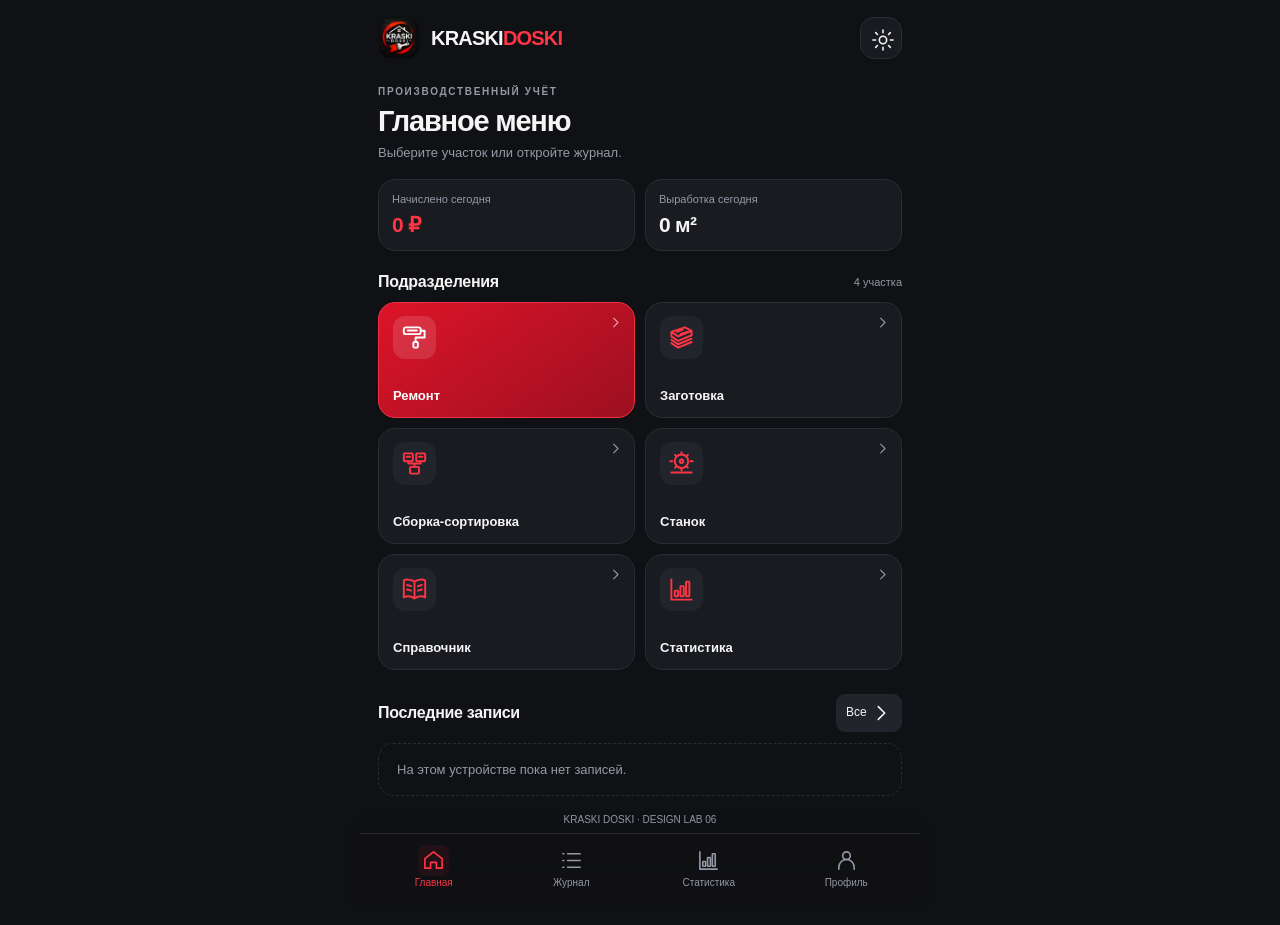
==== commit 3ef12764: "Design Lab 06: settings, appearance and backup management" ====
--- a/kd2-design/index.html
+++ b/kd2-design/index.html
@@ -13,6 +13,8 @@
 .analytics-title h1{font-size:29px;letter-spacing:-1.1px}.analytics-tabs{display:flex;gap:4px;padding:4px;border:1px solid var(--line);border-radius:13px;background:var(--card);margin:16px 0}.analytics-tabs button{flex:1;min-width:0;padding:10px 3px;font-size:12px;background:transparent;color:var(--mut)}.analytics-tabs button.active{background:var(--soft);color:var(--red);font-weight:700}.analytics-hero{border-radius:19px;padding:17px;background:linear-gradient(135deg,#a70e24,#e21e36);color:white;overflow:hidden;margin:0 0 12px}.analytics-hero small{color:#ffffffc9;font-size:12px}.analytics-hero h2{font-size:32px;letter-spacing:-1px;margin:8px 0 14px;overflow-wrap:anywhere}.analytics-hero .hero-bottom{display:flex;gap:16px;border-top:1px solid #ffffff30;padding-top:12px}.hero-bottom>div{flex:1;min-width:0}.hero-bottom b{display:block;margin-top:5px;font-size:17px;overflow-wrap:anywhere}.analytics-metrics{margin-bottom:17px}.analytics-metrics .metric{border-radius:15px}.analytics-card{padding:15px;border-radius:18px;margin:12px 0}.analytics-card h2{font-size:16px;margin:0 0 4px}.analytics-card p{margin:4px 0 13px}.chart-head{display:flex;justify-content:space-between;gap:10px;align-items:start}.chart-head strong{font-size:13px;color:var(--red);text-align:right}.analytics-chart{width:100%;height:auto;display:block;overflow:visible;aspect-ratio:320/150}.analytics-chart text{fill:var(--mut);font-size:9px}.analytics-chart .guide{stroke:var(--line);stroke-width:1;stroke-dasharray:3 4}.analytics-chart .trend{stroke:var(--red);fill:none;stroke-width:2.5;stroke-linejoin:round;stroke-linecap:round}.analytics-chart .dot{fill:var(--red);stroke:var(--card);stroke-width:1.5}.chart-summary{display:flex;justify-content:space-between;gap:8px;border-top:1px solid var(--line);padding-top:11px;font-size:12px;color:var(--mut)}.chart-summary b{color:var(--fg)}.analytics-ring{width:132px;height:132px;margin:16px auto;position:relative;border-radius:50%;display:grid;place-items:center}.analytics-ring-inner{width:102px;height:102px;border-radius:50%;background:var(--card);display:flex;flex-direction:column;align-items:center;justify-content:center;gap:5px}.analytics-ring-inner strong{font-size:18px;max-width:93px;text-align:center;overflow-wrap:anywhere}.analytics-ring-inner small{font-size:11px;color:var(--mut)}.dept-line{display:grid;grid-template-columns:12px minmax(0,1fr) auto;gap:9px;align-items:center;padding:12px 0;border-top:1px solid var(--line)}.dept-line .swatch{width:9px;height:9px;border-radius:3px}.dept-line b{font-size:13px}.dept-line small{display:block;color:var(--mut);font-size:11px;margin-top:4px}.dept-line .dept-amount{text-align:right;font-size:13px}.dept-progress{height:5px;background:var(--soft);border-radius:9px;margin-top:8px;overflow:hidden}.dept-progress i{display:block;height:100%;border-radius:9px}.analytics-empty{color:var(--mut);font-size:12px;text-align:center;padding:12px}.analysis-note{font-size:11px;text-align:center;color:var(--mut)}@media(max-width:350px){.analytics-hero h2{font-size:27px}.hero-bottom b{font-size:15px}}
 /* Design Lab 05 */
 .ref-intro h1{font-size:29px;letter-spacing:-1.1px}.ref-jumps{display:grid;grid-template-columns:repeat(2,minmax(0,1fr));gap:8px;margin:16px 0 22px}.ref-jumps button{display:flex;align-items:center;gap:9px;background:var(--card);border:1px solid var(--line);border-radius:13px;text-align:left;font-size:12px;font-weight:650;min-height:62px;padding:10px}.ref-jumps svg{color:var(--red);width:23px;height:23px}.ref-block{scroll-margin-top:16px;margin:22px 0}.ref-block h2{font-size:17px;margin:0 0 11px}.ref-panel{border-radius:17px;padding:8px 13px}.ref-panel .row{min-height:45px}.ref-panel .row input,.ref-panel .row select{font-size:16px;direction:ltr!important;min-width:0}.ref-panel .row:has(#rr),.ref-panel .row:has(#rhr),.ref-panel .row:has(#rs){flex-wrap:wrap;gap:3px 8px}.ref-panel .row:has(#rr) select,.ref-panel .row:has(#rhr) select,.ref-panel .row:has(#rs) select{flex:0 0 calc(100% - 27px);margin-left:27px;width:calc(100% - 27px);text-align:left!important}.ref-results{display:grid;grid-template-columns:1fr 1fr;gap:8px;margin:12px 0 8px}.ref-results .metric{padding:11px;border-radius:12px;min-width:0}.ref-results .metric strong{font-size:18px}.ref-results .metric:last-child strong{color:var(--red)}.ref-single{padding:10px 0;font-size:12px;line-height:1.5;color:var(--mut)}.ref-hour-total{display:flex;align-items:center;justify-content:space-between;gap:8px;margin:10px 0 4px;padding:13px;background:var(--soft);border-radius:12px}.ref-hour-total strong{color:var(--red);font-size:23px}.ref-searchbox{display:flex;align-items:center;gap:9px;background:var(--card);border:1px solid var(--line);border-radius:12px;padding:0 10px;margin:10px 0}.ref-searchbox svg{color:var(--mut)}.ref-searchbox input{background:none;border:0;outline:0;margin:0;padding:12px 0;font-size:16px}.ref-group{border:1px solid var(--line);background:var(--card);border-radius:15px;margin:8px 0;padding:12px;overflow:hidden}.ref-group summary{display:flex;align-items:center;gap:10px;cursor:pointer;list-style:none}.ref-group summary::-webkit-details-marker{display:none}.ref-group summary b{flex:1}.ref-group summary .ref-count{font-size:11px;color:var(--mut)}.ref-group summary svg{width:15px;color:var(--mut)}.ref-group[open] summary svg{transform:rotate(90deg)}.ref-group .ref-table{margin-top:9px;table-layout:fixed}.ref-group .ref-table th:first-child{width:57%}.ref-table td{font-variant-numeric:tabular-nums;font-size:13px}.ref-table td:last-child{color:var(--red);font-weight:600}.ref-size{direction:ltr;unicode-bidi:isolate;white-space:nowrap}.ref-side{display:block;color:var(--mut);font-size:11px;margin-top:4px}.ref-add summary{cursor:pointer;color:var(--fg);font-weight:650;padding:5px 0}.ref-rates .row label{flex:1}.ref-rates .row strong{font-size:13px;white-space:nowrap;color:var(--red)}@media(max-width:350px){.ref-results .metric strong{font-size:15px}.ref-table td{font-size:12px}}
+/* Design Lab 06: settings */
+.settings-intro h1{font-size:29px;letter-spacing:-1.1px}.settings-section{margin:22px 0}.settings-section>h2{font-size:16px;margin:0 0 10px}.settings-panel{border-radius:17px;padding:12px}.settings-actions{display:grid;grid-template-columns:1fr 1fr;gap:9px}.settings-action{display:flex;align-items:center;gap:9px;text-align:left;background:var(--card);border:1px solid var(--line);border-radius:14px;padding:13px;min-height:64px;font-size:13px;font-weight:650}.settings-action svg{color:var(--red)}.theme-picker{display:grid;grid-template-columns:1fr 1fr;gap:9px}.theme-option{border:1px solid var(--line);border-radius:12px;padding:12px;display:flex;align-items:center;gap:8px;font-size:13px}.theme-option.active{border-color:var(--red);color:var(--red)}.theme-option svg:last-child{margin-left:auto;width:16px}.worker-row{display:flex;align-items:center;gap:10px;padding:11px 0;border-bottom:1px solid var(--line)}.worker-avatar{width:34px;height:34px;border-radius:12px;background:var(--soft);display:grid;place-items:center;color:var(--red);font-size:13px;font-weight:700;flex:none}.worker-meta{flex:1;min-width:0}.worker-meta b{font-size:14px;overflow-wrap:anywhere}.worker-meta small{display:block;color:var(--mut);margin-top:3px;font-size:11px}.worker-row button{font-size:11px;white-space:nowrap}.worker-row.inactive .worker-avatar{color:var(--mut)}.settings-panel details{margin-top:10px}.settings-panel summary,.rate-group summary{cursor:pointer;font-size:13px;font-weight:650;list-style:none;display:flex;align-items:center;gap:9px}.settings-panel summary::-webkit-details-marker,.rate-group summary::-webkit-details-marker{display:none}.settings-panel summary svg,.rate-group summary svg{color:var(--red)}.settings-panel .row input,.settings-panel .row select,.rate-group .row input{font-size:16px;min-width:0}.rate-group{border-radius:15px;padding:13px}.rate-group summary>span{flex:1}.rate-group[open] summary{margin-bottom:10px}.rate-group[open] summary>svg:last-child{transform:rotate(90deg)}.rate-group .row label{flex:1;font-size:13px}.rate-group .row input{flex:0 1 74px;width:74px;background:var(--soft);border-radius:8px;padding:9px}.rate-unit{color:var(--mut);font-size:11px;white-space:nowrap}.backup-action{display:flex;align-items:center;gap:10px;width:100%;text-align:left;padding:12px 0;border-bottom:1px solid var(--line);background:none;border-radius:0}.backup-action:last-child{border:0}.backup-action>svg{color:var(--red)}.backup-action>span{flex:1}.backup-action b{display:block;font-size:13px}.backup-action small{display:block;font-size:11px;color:var(--mut);margin-top:4px}.restore-picker{display:block;padding:12px 0;border-bottom:1px solid var(--line)}.restore-picker input{max-width:100%;font-size:12px;margin-top:10px}.settings-notice{border:1px solid var(--line);border-radius:13px;padding:12px;color:var(--mut);font-size:12px;line-height:1.5}.settings-version{text-align:center;color:var(--mut);font-size:11px;margin:22px 0}
 </style></head><body><main><header><img src="[data-uri]" alt=""><b>KRASKI<em>DOSKI</em></b><button id="theme" aria-label="Тема"></button></header><section id="screen"></section></main><nav class="nav" id="nav"></nav><dialog id="modal"></dialog><script>
 const DS=[{"id": "remont", "title": "Ремонт", "key": "kraski_doski_remont_v2", "withBad": true, "operations": [{"name": "Строганая доска", "rate": 33}, {"name": "Поднятый ворс", "rate": 43}, {"name": "Шпаклёвка", "rate": 33}]}, {"id": "zagotovka", "title": "Заготовка", "key": "kraski_doski_zagotovka_v2", "withBad": true, "operations": [{"name": "Заготовка", "rate": 15}]}, {"id": "sortirovka", "title": "Сборка-сортировка", "key": "kraski_doski_sortirovka_v2", "withBad": false, "operations": [{"name": "Сборка", "rate": 2.5}, {"name": "Сортировка", "rate": 2}]}, {"id": "stanok", "title": "Станок", "key": "kraski_doski_stanok_v1", "withBad": false, "operations": [{"name": "Строганая доска", "rate": 4}, {"name": "Промежутка", "rate": 3}, {"name": "Поднятый ворс", "rate": 3}]}];const sizeSet=['20×95×6000','20×120×6000','20×145×6000','45×95×6000','45×145×6000','45×195×6000'];
 const PROFILES={
@@ -24,7 +26,7 @@
   'KM2R':['20×95×6000','20×120×6000','20×145×6000'],
   'Вагонка':['15×121×6000'],'Планкен':['20×145×6000']
 };
-const $=id=>document.getElementById(id), esc=x=>String(x??'').replace(/[&<>"']/g,c=>({'&':'&amp;','<':'&lt;','>':'&gt;','"':'&quot;',"'":'&#39;'}[c])), num=x=>Number(x)||0, fmt=x=>num(x).toLocaleString('ru-RU',{maximumFractionDigits:2}), money=x=>fmt(x)+' ₽', today=()=>{let d=new Date;return new Date(d-d.getTimezoneOffset()*60000).toISOString().slice(0,10)}, uid=()=>crypto.randomUUID?.()||Date.now()+'-'+Math.random(), read=(k,d)=>{try{return JSON.parse(localStorage.getItem(k))??d}catch{return d}}, KEY='kraski_doski_design_lab_01', oldcat=()=>read('kraski_doski_catalog_v2',{workers:[],profiles:PROFILES,orders:[],positions:[]});function initial(){return {catalog:oldcat(),apps:Object.fromEntries(DS.map(d=>[d.id,read(d.key,{records:[],operations:d.operations,hourRate:350})])),theme:'dark'}}let state=read(KEY,null)||read('kraski_doski_2_preview',null)||initial(), page='home', dept=DS[0].id, edit=null, draft=null, filter='all', period=30;const paths={search:'<circle cx="10.5" cy="10.5" r="6.5"/><path d="m16 16 5 5"/>',home:'<path d="m3 10 9-7 9 7v10h-6v-6H9v6H3z"/>',list:'<path d="M8 5h13M8 12h13M8 19h13M3 5h1M3 12h1M3 19h1"/>',plus:'<path d="M12 4v16M4 12h16"/>',chart:'<path d="M3 3v18h18"/><rect x="6" y="13" width="3" height="5" rx=".6"/><rect x="11" y="9" width="3" height="9" rx=".6"/><rect x="16" y="5" width="3" height="13" rx=".6"/>',user:'<circle cx="12" cy="7" r="4"/><path d="M4 21v-2a8 8 0 0 1 16 0v2"/>',remont:'<rect x="2.5" y="3" width="15" height="6" rx="2"/><path d="M17.5 6H21v6h-8v4"/><rect x="11" y="16" width="4" height="5" rx="1"/><path d="M6 5.8h8"/>',zagotovka:'<path d="m3 7 12-4 6 3-12 5zM3 7v4l6 4 12-5V6M3 14l6 4 12-5M3 17l6 4 12-5"/><path d="m8 7 5-2m-2 4 6-2"/>',sortirovka:'<rect x="2.5" y="3" width="8" height="7" rx="1"/><rect x="13.5" y="3" width="8" height="7" rx="1"/><rect x="8" y="15" width="8" height="6" rx="1"/><path d="M6.5 10v2h11v-2M12 12v3M5 6h3m8 0h3"/>',stanok:'<circle cx="12" cy="10" r="6"/><circle cx="12" cy="10" r="1.5"/><path d="M12 2v2m0 12v2M4 10H2m20 0h-2M6.3 4.3l1.4 1.4m8.6 8.6 1.4 1.4m0-11.4-1.4 1.4m-8.6 8.6-1.4 1.4M3 20h18"/>',book:'<path d="M12 5C8 2.5 4 3 2.5 4v15c3-1.5 6-1.5 9.5 1 3.5-2.5 6.5-2.5 9.5-1V4C20 3 16 2.5 12 5zm0 0v15M5.5 8l3.5 1m-3.5 3 3.5 1m6-4 3.5-1m-3.5 5 3.5-1"/>',calendar:'<rect x="3" y="5" width="18" height="16" rx="2"/><path d="M3 10h18M7 2v6m10-6v6"/>',check:'<path d="m5 12 4 4L19 6"/>',box:'<path d="m3 7 9-4 9 4v10l-9 4-9-4zm0 0 9 4 9-4m-9 4v10"/>',clock:'<circle cx="12" cy="12" r="9"/><path d="M12 6v6l4 2"/>',money:'<circle cx="12" cy="12" r="9"/><path d="M10 18V6h4a3 3 0 0 1 0 6H8m0 3h7"/>',sun:'<circle cx="12" cy="12" r="4"/><path d="M12 1v3m0 16v3M1 12h3m16 0h3M4 4l2 2m12 12 2 2M20 4l-2 2M6 18l-2 2"/>',chev:'<path d="m9 5 7 7-7 7"/>'};const ico=k=>`<svg viewBox="0 0 24 24" fill="none" stroke="currentColor" stroke-width="1.7" stroke-linecap="round" stroke-linejoin="round">${paths[k]||paths.box}</svg>`;function persist(){try{localStorage.setItem(KEY,JSON.stringify(state));return true}catch(e){alert('Не удалось сохранить данные: '+e.message);return false}}const config=()=>DS.find(d=>d.id===dept), app=()=>state.apps[dept], all=()=>DS.flatMap(d=>(state.apps[d.id]?.records||[]).map(r=>({...r,department:d.id}))), name=id=>DS.find(d=>d.id===id)?.title||id, total=(a,k)=>a.reduce((s,r)=>s+num(r[k]),0);function go(p){page=p;render();window.scrollTo(0,0)}function start(id,r=null,copy=false){dept=id;edit=copy?null:r?.id||null;draft=r?{...r,date:copy?today():r.date}: {date:today(),workerId:app().lastWorkerId||'',mode:'piece',operation:app().operations[0]?.name,qty:'',bad:0,profile:Object.keys(state.catalog.profiles)[0]};go('entry')}function opts(a,v){return a.map(x=>{let [k,t]=Array.isArray(x)?x:[x,x];return `<option value="${esc(k)}" ${String(k)===String(v)?'selected':''}>${esc(t)}</option>`}).join('')}function sel(id,a,v){return `<select id="${id}">${opts(a,v)}</select>`}function inp(id,v='',type='text'){return `<input id="${id}" type="${type}" value="${esc(v)}" ${type==='number'?'min="0" step="any" inputmode="decimal"':''}>`}function row(label,field,k='box'){return `<div class="row">${ico(k)}<label>${label}</label>${field}</div>`}function metric(t,v,k){return `<div class="metric">${ico(k)}<span class="muted">${t}</span><strong>${v}</strong></div>`}function rec(r){return `<div class="record" onclick="openRecord('${esc(r.department)}','${esc(r.id)}')">${ico(r.department)}<div class="info"><b>${esc(name(r.department))}</b><small>${esc(r.operation)} · ${esc(r.order||'—')} / ${esc(r.position||'—')}</small><small>${esc(r.worker||'')} · ${esc(r.profile||'')} ${esc(r.size||'')}</small></div><div class="right"><b>${r.mode==='hour'?fmt(r.hours)+' ч':fmt(r.area)+' м²'}</b><small style="color:var(--red)">${money(r.pay)}</small></div>${ico('chev')}</div>`}function render(){document.body.classList.toggle('light',state.theme==='light');$('theme').innerHTML=ico('sun');$('nav').innerHTML=[['home','Главная','home'],['journal','Журнал','list'],['stats','Статистика','chart'],['settings','Профиль','user']].map(([p,t,k])=>`<button class="${p===page?'active':''} ${p==='entry'?'plus':''}" onclick="${p==='entry'?"start(dept)":`go('${p}')`}">${ico(k)}${t}</button>`).join('');let a=all(),s=$('screen');if(page==='home'){let daily=a.filter(r=>r.date===today()),tile=(k,t,action)=>`<button class="tile" onclick="${action}"><span class="tile-icon">${ico(k)}</span><span class="tile-arrow">${ico('chev')}</span><span class="tile-name">${esc(t)}</span></button>`;s.innerHTML=`<div class="home-intro"><div class="eyebrow">ПРОИЗВОДСТВЕННЫЙ УЧЁТ</div><h1>Главное меню</h1><p>Выберите участок или откройте журнал.</p></div><div class="home-kpis"><div class="home-kpi"><span>Начислено сегодня</span><strong>${money(total(daily,'pay'))}</strong></div><div class="home-kpi"><span>Выработка сегодня</span><strong>${fmt(total(daily,'area'))} м²</strong></div></div><div class="home-section"><h2>Подразделения</h2><small>4 участка</small></div><div class="tiles">${DS.map(d=>tile(d.id,d.title,`start('${d.id}')`)).join('')}${tile('book','Справочник',`go('ref')`)}${tile('chart','Статистика',`go('stats')`)}</div><div class="home-section"><h2>Последние записи</h2><button class="small" onclick="go('journal')">Все ${ico('chev')}</button></div>${a.sort((x,y)=>String(y.updatedAt||y.date).localeCompare(String(x.updatedAt||x.date))).slice(0,3).map(rec).join('')||'<div class="home-empty">На этом устройстве пока нет записей.</div>'}<div class="preview-label">KRASKI DOSKI · DESIGN LAB 05</div>`}else if(page==='entry')entry();else if(page==='journal'||page==='orders'||page==='report')journal();else if(page==='stats')stats();else if(page==='settings')settings();else reference()}
+const $=id=>document.getElementById(id), esc=x=>String(x??'').replace(/[&<>"']/g,c=>({'&':'&amp;','<':'&lt;','>':'&gt;','"':'&quot;',"'":'&#39;'}[c])), num=x=>Number(x)||0, fmt=x=>num(x).toLocaleString('ru-RU',{maximumFractionDigits:2}), money=x=>fmt(x)+' ₽', today=()=>{let d=new Date;return new Date(d-d.getTimezoneOffset()*60000).toISOString().slice(0,10)}, uid=()=>crypto.randomUUID?.()||Date.now()+'-'+Math.random(), read=(k,d)=>{try{return JSON.parse(localStorage.getItem(k))??d}catch{return d}}, KEY='kraski_doski_design_lab_01', oldcat=()=>read('kraski_doski_catalog_v2',{workers:[],profiles:PROFILES,orders:[],positions:[]});function initial(){return {catalog:oldcat(),apps:Object.fromEntries(DS.map(d=>[d.id,read(d.key,{records:[],operations:d.operations,hourRate:350})])),theme:'dark'}}let state=read(KEY,null)||read('kraski_doski_2_preview',null)||initial(), page='home', dept=DS[0].id, edit=null, draft=null, filter='all', period=30;const paths={moon:'<path d="M20 15A9 9 0 0 1 9 4a9 9 0 1 0 11 11z"/>',search:'<circle cx="10.5" cy="10.5" r="6.5"/><path d="m16 16 5 5"/>',home:'<path d="m3 10 9-7 9 7v10h-6v-6H9v6H3z"/>',list:'<path d="M8 5h13M8 12h13M8 19h13M3 5h1M3 12h1M3 19h1"/>',plus:'<path d="M12 4v16M4 12h16"/>',chart:'<path d="M3 3v18h18"/><rect x="6" y="13" width="3" height="5" rx=".6"/><rect x="11" y="9" width="3" height="9" rx=".6"/><rect x="16" y="5" width="3" height="13" rx=".6"/>',user:'<circle cx="12" cy="7" r="4"/><path d="M4 21v-2a8 8 0 0 1 16 0v2"/>',remont:'<rect x="2.5" y="3" width="15" height="6" rx="2"/><path d="M17.5 6H21v6h-8v4"/><rect x="11" y="16" width="4" height="5" rx="1"/><path d="M6 5.8h8"/>',zagotovka:'<path d="m3 7 12-4 6 3-12 5zM3 7v4l6 4 12-5V6M3 14l6 4 12-5M3 17l6 4 12-5"/><path d="m8 7 5-2m-2 4 6-2"/>',sortirovka:'<rect x="2.5" y="3" width="8" height="7" rx="1"/><rect x="13.5" y="3" width="8" height="7" rx="1"/><rect x="8" y="15" width="8" height="6" rx="1"/><path d="M6.5 10v2h11v-2M12 12v3M5 6h3m8 0h3"/>',stanok:'<circle cx="12" cy="10" r="6"/><circle cx="12" cy="10" r="1.5"/><path d="M12 2v2m0 12v2M4 10H2m20 0h-2M6.3 4.3l1.4 1.4m8.6 8.6 1.4 1.4m0-11.4-1.4 1.4m-8.6 8.6-1.4 1.4M3 20h18"/>',book:'<path d="M12 5C8 2.5 4 3 2.5 4v15c3-1.5 6-1.5 9.5 1 3.5-2.5 6.5-2.5 9.5-1V4C20 3 16 2.5 12 5zm0 0v15M5.5 8l3.5 1m-3.5 3 3.5 1m6-4 3.5-1m-3.5 5 3.5-1"/>',calendar:'<rect x="3" y="5" width="18" height="16" rx="2"/><path d="M3 10h18M7 2v6m10-6v6"/>',check:'<path d="m5 12 4 4L19 6"/>',box:'<path d="m3 7 9-4 9 4v10l-9 4-9-4zm0 0 9 4 9-4m-9 4v10"/>',clock:'<circle cx="12" cy="12" r="9"/><path d="M12 6v6l4 2"/>',money:'<circle cx="12" cy="12" r="9"/><path d="M10 18V6h4a3 3 0 0 1 0 6H8m0 3h7"/>',sun:'<circle cx="12" cy="12" r="4"/><path d="M12 1v3m0 16v3M1 12h3m16 0h3M4 4l2 2m12 12 2 2M20 4l-2 2M6 18l-2 2"/>',chev:'<path d="m9 5 7 7-7 7"/>'};const ico=k=>`<svg viewBox="0 0 24 24" fill="none" stroke="currentColor" stroke-width="1.7" stroke-linecap="round" stroke-linejoin="round">${paths[k]||paths.box}</svg>`;function persist(){try{localStorage.setItem(KEY,JSON.stringify(state));return true}catch(e){alert('Не удалось сохранить данные: '+e.message);return false}}const config=()=>DS.find(d=>d.id===dept), app=()=>state.apps[dept], all=()=>DS.flatMap(d=>(state.apps[d.id]?.records||[]).map(r=>({...r,department:d.id}))), name=id=>DS.find(d=>d.id===id)?.title||id, total=(a,k)=>a.reduce((s,r)=>s+num(r[k]),0);function go(p){page=p;render();window.scrollTo(0,0)}function start(id,r=null,copy=false){dept=id;edit=copy?null:r?.id||null;draft=r?{...r,date:copy?today():r.date}: {date:today(),workerId:app().lastWorkerId||'',mode:'piece',operation:app().operations[0]?.name,qty:'',bad:0,profile:Object.keys(state.catalog.profiles)[0]};go('entry')}function opts(a,v){return a.map(x=>{let [k,t]=Array.isArray(x)?x:[x,x];return `<option value="${esc(k)}" ${String(k)===String(v)?'selected':''}>${esc(t)}</option>`}).join('')}function sel(id,a,v){return `<select id="${id}">${opts(a,v)}</select>`}function inp(id,v='',type='text'){return `<input id="${id}" type="${type}" value="${esc(v)}" ${type==='number'?'min="0" step="any" inputmode="decimal"':''}>`}function row(label,field,k='box'){return `<div class="row">${ico(k)}<label>${label}</label>${field}</div>`}function metric(t,v,k){return `<div class="metric">${ico(k)}<span class="muted">${t}</span><strong>${v}</strong></div>`}function rec(r){return `<div class="record" onclick="openRecord('${esc(r.department)}','${esc(r.id)}')">${ico(r.department)}<div class="info"><b>${esc(name(r.department))}</b><small>${esc(r.operation)} · ${esc(r.order||'—')} / ${esc(r.position||'—')}</small><small>${esc(r.worker||'')} · ${esc(r.profile||'')} ${esc(r.size||'')}</small></div><div class="right"><b>${r.mode==='hour'?fmt(r.hours)+' ч':fmt(r.area)+' м²'}</b><small style="color:var(--red)">${money(r.pay)}</small></div>${ico('chev')}</div>`}function render(){document.body.classList.toggle('light',state.theme==='light');$('theme').innerHTML=ico('sun');$('nav').innerHTML=[['home','Главная','home'],['journal','Журнал','list'],['stats','Статистика','chart'],['settings','Профиль','user']].map(([p,t,k])=>`<button class="${p===page?'active':''} ${p==='entry'?'plus':''}" onclick="${p==='entry'?"start(dept)":`go('${p}')`}">${ico(k)}${t}</button>`).join('');let a=all(),s=$('screen');if(page==='home'){let daily=a.filter(r=>r.date===today()),tile=(k,t,action)=>`<button class="tile" onclick="${action}"><span class="tile-icon">${ico(k)}</span><span class="tile-arrow">${ico('chev')}</span><span class="tile-name">${esc(t)}</span></button>`;s.innerHTML=`<div class="home-intro"><div class="eyebrow">ПРОИЗВОДСТВЕННЫЙ УЧЁТ</div><h1>Главное меню</h1><p>Выберите участок или откройте журнал.</p></div><div class="home-kpis"><div class="home-kpi"><span>Начислено сегодня</span><strong>${money(total(daily,'pay'))}</strong></div><div class="home-kpi"><span>Выработка сегодня</span><strong>${fmt(total(daily,'area'))} м²</strong></div></div><div class="home-section"><h2>Подразделения</h2><small>4 участка</small></div><div class="tiles">${DS.map(d=>tile(d.id,d.title,`start('${d.id}')`)).join('')}${tile('book','Справочник',`go('ref')`)}${tile('chart','Статистика',`go('stats')`)}</div><div class="home-section"><h2>Последние записи</h2><button class="small" onclick="go('journal')">Все ${ico('chev')}</button></div>${a.sort((x,y)=>String(y.updatedAt||y.date).localeCompare(String(x.updatedAt||x.date))).slice(0,3).map(rec).join('')||'<div class="home-empty">На этом устройстве пока нет записей.</div>'}<div class="preview-label">KRASKI DOSKI · DESIGN LAB 06</div>`}else if(page==='entry')entry();else if(page==='journal'||page==='orders'||page==='report')journal();else if(page==='stats')stats();else if(page==='settings')settings();else reference()}
 function entry(){let d=draft||{},c=config(),a=app(),profiles=state.catalog.profiles,pr=d.profile||Object.keys(profiles)[0],sorting=d.sorting||{};let fields=[['sortNumber','№ сортировки'],['sortArea','Площадь сортировки'],['orderQty','Количество в заказе'],['orderGrade','Сорт'],['orderArea','Площадь заказа'],['whABC','ABC'],['whAB','AB'],['whCover','AB (укрывная)'],['whD','D'],['sortNote','Примечание']];$('screen').innerHTML=`<div class="entry-form"><div class="entry-heading"><span class="entry-mark">${ico(dept)}</span><div><h1>${edit?'Редактирование':'Новая запись'}</h1><p>${esc(c.title)}</p></div><button class="small" onclick="repeat()">Повторить</button></div><div class="entry-caption">ОСНОВНЫЕ ДАННЫЕ</div><div class="card">${row('Участок',sel('dep',DS.map(x=>[x.id,x.title]),dept))}${row('Дата работы',inp('date',d.date||today(),'date'),'calendar')}${row('Сотрудник',sel('worker',[['','Выберите'],...state.catalog.workers.filter(w=>w.active!==false||w.id===d.workerId).map(w=>[w.id,w.name])],d.workerId),'user')}${row('Заказ',inp('order',d.order),'list')}${row('Позиция',inp('position',d.position))}${dept==='stanok'?row('Время',inp('machineTime',d.machineTime,'time'),'clock'):''}${row('Начисление',sel('mode',[['piece','Сдельная'],['hour','Почасовая']],d.mode),'money')}</div><div class="card" id="piece"><div class="entry-caption" style="margin:10px 0 4px">ПРОИЗВОДСТВЕННОЕ ЗАДАНИЕ</div>${row('Вид работы',sel('operation',a.operations.map(o=>[o.name,o.name+' · '+fmt(o.rate)+' ₽']),d.operation))}${row('Профиль',sel('profile',Object.keys(profiles),pr))}${row('Размер',sel('size',profiles[pr]||[],d.size))}${row('Количество',inp('qty',d.qty,'number'))}${c.withBad?row('Брак',inp('bad',d.bad||0,'number')):''}${row('Площадь вручную',`<input id="manual" type="checkbox" ${d.manual?'checked':''}>`)}<div id="manualrow">${row('Площадь, м²',inp('manualArea',d.manual?d.area:'','number'))}</div><div id="sorting">${dept==='sortirovka'?fields.map(([k,t])=>row(t,inp(k,sorting[k],['sortArea','orderQty','orderArea','whABC','whAB','whCover','whD'].includes(k)?'number':'text'))).join(''):''}</div></div><div class="card" id="hour"><div class="entry-caption" style="margin:10px 0 4px">ПОЧАСОВАЯ РАБОТА</div>${row('Часы',inp('hours',d.hours,'number'),'clock')}${row('Описание',inp('description',d.description))}</div><div class="metrics" id="result"></div><button class="primary entry-save" onclick="save()">${ico('check')} Сохранить запись</button><p class="entry-hint">Данные сохраняются на этом устройстве</p></div>`; $('dep').onchange=()=>start($('dep').value);$('profile').onchange=()=>{$('size').innerHTML=opts(profiles[$('profile').value]||[]);calc()};$('screen').oninput=calc;$('screen').onchange=calc;calc()}
 function calc(){if(page!=='entry'||!$('mode'))return;let hour=$('mode').value==='hour',qty=num($('qty').value),bad=num($('bad')?.value),p=$('profile').value,s=$('size').value,[t,w,l]=(s.match(/\d+/g)||[]).map(Number),width=s.includes('4 стороны')?2*(w+t):['KM2R','KM4R'].includes(p)?w+2*t:w,area=$('manual').checked?num($('manualArea').value):num(width*l*Math.max(0,qty-bad)/1e6),hours=num($('hours').value),op=hour?'Почасовая работа':$('operation').value,rate=edit&&draft.operation===op&&Number.isFinite(+draft.rate)?+draft.rate:hour?num(app().hourRate):num(app().operations.find(o=>o.name===op)?.rate),pay=Math.round((hour?hours:area)*rate*100)/100;$('piece').classList.toggle('hide',hour);$('hour').classList.toggle('hide',!hour);$('manualrow').classList.toggle('hide',!$('manual').checked);$('sorting').classList.toggle('hide',op!=='Сортировка');$('result').innerHTML=metric('Выработка',hour?fmt(hours)+' ч':fmt(area)+' м²','chart')+metric('Заработок',`<em>${money(pay)}</em>`,'money');return {mode:hour?'hour':'piece',operation:op,qty:hour?0:qty,bad:hour?0:bad,profile:hour?'':p,size:hour?'':s,area:hour?0:area,hours:hour?hours:0,rate,pay,manual:!hour&&$('manual').checked}}
 function save(){let r=calc(),w=state.catalog.workers.find(w=>w.id===$('worker').value),date=$('date').value;if(!w||!date||r.rate<0|| (r.mode==='piece'&&(!Number.isInteger(r.qty)||r.qty<=0||!Number.isInteger(r.bad)||r.bad<0||r.bad>r.qty||!r.area||r.area<0))||(r.mode==='hour'&&r.hours<=0))return alert('Проверьте сотрудника, дату и объём.');Object.assign(r,{id:edit||uid(),department:dept,date,workerId:w.id,worker:w.name,order:$('order').value.trim(),position:$('position').value.trim(),description:r.mode==='hour'?$('description').value:'',updatedAt:new Date().toISOString()});if($('machineTime'))r.machineTime=$('machineTime').value;if(r.operation==='Сортировка'){r.sorting={};for(let k of ['sortNumber','sortArea','orderQty','orderGrade','orderArea','whABC','whAB','whCover','whD','sortNote']){let e=$(k);if(e.type==='number'&&e.value!==''&&(+e.value<0||!Number.isFinite(+e.value)))return alert('Проверьте поля сортировки');r.sorting[k]=e.type==='number'&&e.value!==''?+e.value:e.value}}if(date>today()&&!confirm('Дата в будущем. Продолжить?'))return;if(app().records.some(x=>x.id!==edit&&['date','workerId','order','position','operation','qty','area','hours'].every(k=>String(x[k]??'')===String(r[k]??'')))&&!confirm('Похожая запись уже существует. Сохранить?'))return;let old=app().records.slice();if(edit)app().records=old.map(x=>x.id===edit?r:x);else app().records.unshift(r);app().lastWorkerId=w.id;if(!persist()){app().records=old;return}edit=null;go('journal')}
@@ -36,7 +38,8 @@
 function journalRows(){let a=rows(),groups={};for(let r of a)(groups[r.date]??=[]).push(r);$('journalList').innerHTML=`<div class="journal-summary"><div class="metrics">${metric('Начислено',money(total(a,'pay')),'money')}${metric('Выработка',fmt(total(a,'area'))+' м²','chart')}</div><div class="journal-count">Записей: ${a.length} · Часов: ${fmt(total(a,'hours'))}</div></div>`+Object.entries(groups).map(([d,rs])=>`<section class="shift-group"><div class="shift-heading"><div><strong>${d===today()?'Сегодня · ':''}${esc(d.split('-').reverse().join('.'))}</strong><small>Записей: ${rs.length} · ${fmt(total(rs,'area'))} м²</small></div><div class="shift-money">${money(total(rs,'pay'))}</div></div><div class="shift-list">${rs.map(shiftRec).join('')}</div></section>`).join('')+(a.length?'':`<div class="journal-empty">${ico('list')}<strong>Нет записей</strong><p>Измените фильтры или добавьте запись.</p></div>`);$('journalList').querySelectorAll('.shift-record').forEach(b=>b.onclick=()=>openRecord(b.dataset.dept,b.dataset.id))}
 function stats(){let end=today(),localDate=d=>d.getFullYear()+'-'+String(d.getMonth()+1).padStart(2,'0')+'-'+String(d.getDate()).padStart(2,'0'),cut=new Date(end+'T12:00:00');cut.setDate(cut.getDate()-Math.max(1,period)+1);let from=period===0?'':localDate(cut),a=all().filter(r=>(!from||r.date>=from)&&r.date<=end),sum=total(a,'area'),pay=total(a,'pay'),hours=total(a,'hours'),colors=['#ff3545','#ff8c5a','#6c9ce9','#a38ce3'],areas=DS.map(d=>total(a.filter(r=>r.department===d.id),'area')),earn=DS.map(d=>total(a.filter(r=>r.department===d.id),'pay')),n=0,stops=areas.map((v,i)=>{let x=n;n+=sum?v/sum*100:0;return colors[i]+' '+x+'% '+n+'%'}),first=from||(a.length?a.map(r=>r.date).sort()[0]:end),start=new Date(first+'T12:00:00'),finish=new Date(end+'T12:00:00'),span=Math.max(1,Math.round((finish-start)/86400000)+1),count=Math.min(span,30),bins=Array.from({length:count},(_,i)=>{let x=new Date(start),y=new Date(start);x.setDate(x.getDate()+Math.floor(i*span/count));y.setDate(y.getDate()+Math.floor((i+1)*span/count)-1);return {from:localDate(x),to:localDate(y)}}),vals=bins.map(b=>total(a.filter(r=>r.date>=b.from&&r.date<=b.to),'pay')),max=Math.max(1,...vals),pts=vals.map((v,i)=>[count===1?160:12+i*296/(count-1),116-v/max*96]),line=pts.map(p=>p.join(',')).join(' '),fill=pts.length>1?'12,116 '+line+' 308,116':'',activeDays=new Set(a.map(r=>r.date)).size,labels=[0,Math.floor((count-1)/2),count-1].filter((x,i,ar)=>ar.indexOf(x)===i),top=Math.max(0,...vals),label=period===1?'Сегодня':period===7?'Последние 7 дней':period===30?'Последние 30 дней':'Весь период';$('screen').innerHTML=`<div class="analytics-title"><div class="eyebrow">ПРОИЗВОДСТВЕННАЯ АНАЛИТИКА</div><h1>Статистика</h1><p>Начисления и выработка всех участков.</p></div><div class="analytics-tabs">${[[1,'Сегодня'],[7,'7 дней'],[30,'30 дней'],[0,'Всё']].map(([k,t])=>`<button class="${k===period?'active':''}" onclick="period=${k};stats()">${t}</button>`).join('')}</div><div class="analytics-hero"><small>Заработок · ${label}</small><h2>${money(pay)}</h2><div class="hero-bottom"><div><small>Выработка</small><b>${fmt(sum)} м²</b></div><div><small>Среднее за рабочий день</small><b>${money(activeDays?pay/activeDays:0)}</b></div></div></div><div class="metrics analytics-metrics">${metric('Записей',a.length,'list')}${metric('Почасовая работа',fmt(hours)+' ч','clock')}</div><div class="card analytics-card"><div class="chart-head"><div><h2>Динамика заработка</h2><p>${label}${span>30?' · интервалы':''}</p></div><strong>${money(pay)}</strong></div><svg class="analytics-chart" viewBox="0 0 320 150" role="img" aria-label="График начислений"><defs><linearGradient id="kdTrend" x1="0" y1="0" x2="0" y2="1"><stop offset="0%" stop-color="#ff3545" stop-opacity=".38"/><stop offset="100%" stop-color="#ff3545" stop-opacity="0"/></linearGradient></defs>${[20,52,84,116].map(y=>`<line class="guide" x1="12" x2="308" y1="${y}" y2="${y}"/>`).join('')}${fill?`<polygon points="${fill}" fill="url(#kdTrend)"/>`:''}<polyline class="trend" points="${line}"/>${pts.map((p,i)=>`<circle class="dot" cx="${p[0]}" cy="${p[1]}" r="${count>12?2:3}"><title>${bins[i].from}${bins[i].from!==bins[i].to?' — '+bins[i].to:''}: ${money(vals[i])}</title></circle>`).join('')}${labels.map(i=>`<text x="${pts[i][0]}" y="140" text-anchor="${count===1?'middle':i===0?'start':i===count-1?'end':'middle'}">${bins[i].from.slice(5).split('-').reverse().join('.')}</text>`).join('')}</svg><div class="chart-summary"><span>Дней с записями: <b>${activeDays}</b></span><span>Макс. ${span>30?'интервал':'день'}: <b>${money(top)}</b></span></div>${a.length?'':'<div class="analytics-empty">Нет записей за выбранный период.</div>'}</div><div class="card analytics-card"><h2>Выработка по участкам</h2><p>Распределение площади обработки</p><div class="analytics-ring" style="background:${sum?'conic-gradient('+stops.join(',')+')':'var(--line)'}"><div class="analytics-ring-inner"><strong>${fmt(sum)}</strong><small>м² всего</small></div></div>${DS.map((d,i)=>`<div class="dept-line"><span class="swatch" style="background:${colors[i]}"></span><div><b>${esc(d.title)}</b><small>${money(earn[i])}</small><div class="dept-progress"><i style="background:${colors[i]};width:${sum?areas[i]/sum*100:0}%"></i></div></div><div class="dept-amount"><b>${fmt(areas[i])} м²</b><small>${sum?fmt(areas[i]/sum*100):0}%</small></div></div>`).join('')}</div><p class="analysis-note">Данные всех сотрудников на этом устройстве.</p>`}
 function download(n,content,type){let url=URL.createObjectURL(new Blob([content],{type})),a=document.createElement('a');a.href=url;a.download=n;a.click();setTimeout(()=>URL.revokeObjectURL(url),1000)}function backup(){download('kraski-doski-2-'+today()+'.json',JSON.stringify({format:'kraski-doski-full-v2',catalog:state.catalog,apps:state.apps},null,2),'application/json')}function csv(){let cols=['department','date','worker','order','position','operation','profile','size','qty','bad','area','hours','rate','pay'];download('report.csv','\ufeff'+[cols.join(';'),...rows().map(r=>cols.map(k=>'"'+String(r[k]??'').replaceAll('"','""')+'"').join(';'))].join('\r\n'),'text/csv')}
-function settings(){$('screen').innerHTML=`<h1>Профиль и настройки</h1><p>Тестовая версия · отдельное хранилище. Основное приложение не изменяется.</p><div class="card"><button class="primary" onclick="go('orders')">История заказов</button><button class="primary" onclick="go('report')">Отчёты и печать</button></div><h2>Сотрудники</h2><div class="card">${state.catalog.workers.map(w=>`<div class="row"><span style="flex:1">${esc(w.name)}</span><button class="small" onclick="toggleWorker('${esc(w.id)}')">${w.active===false?'Включить':'Отключить'}</button></div>`).join('')}${row('Имя',inp('wn'))}${row('Участок',sel('wh',DS.map(d=>[d.id,d.title]),dept))}<button class="primary" onclick="addWorker()">Добавить сотрудника</button></div><h2>Расценки</h2>${DS.map(d=>`<div class="card"><b>${d.title}</b>${state.apps[d.id].operations.map((o,i)=>row(esc(o.name),`<input type="number" min="0" step="any" value="${num(o.rate)}" onchange="setRate('${d.id}',${i},this.value)">`)).join('')}${row('Почасовая',`<input type="number" min="0" step="any" value="${num(state.apps[d.id].hourRate)}" onchange="setRate('${d.id}',-1,this.value)">`)} </div>`).join('')}<h2>Резервные копии</h2><button class="primary" onclick="backup()">Скачать JSON</button><div class="card"><label for="restore">Восстановить полную копию</label><input type="file" id="restore" accept=".json" style="max-width:100%"></div><button onclick="if(confirm('Заменить тестовые данные копией из старого приложения?')){state=initial();persist();render()}">Повторно скопировать старые данные</button>`;$('restore').onchange=async e=>{try{let o=JSON.parse(await e.target.files[0].text());if(o.format!=='kraski-doski-full-v2'||!Array.isArray(o.catalog?.workers)||!o.catalog.profiles||!DS.every(d=>Array.isArray(o.apps?.[d.id]?.records)&&Array.isArray(o.apps[d.id].operations)))throw Error('Нужна полная копия четырёх участков');if(confirm('Заменить только тестовые данные?')){state.catalog=o.catalog;state.apps=o.apps;persist();render()}}catch(e){alert(e.message)}}}function addWorker(){let n=$('wn').value.trim();if(!n)return;if(state.catalog.workers.some(w=>w.name.toLowerCase()===n.toLowerCase()))return alert('Имя уже существует');state.catalog.workers.push({id:uid(),name:n,home:$('wh').value,active:true});persist();settings()}function toggleWorker(id){let w=state.catalog.workers.find(w=>w.id===id);w.active=w.active===false;persist();settings()}function setRate(d,i,v){if(!Number.isFinite(+v)||+v<0)return alert('Проверьте ставку');if(i<0)state.apps[d].hourRate=+v;else state.apps[d].operations[i].rate=+v;persist()}
+function setDesignTheme(t){state.theme=t;document.body.classList.toggle('light',t==='light');persist();settings()}
+function settings(){$('screen').innerHTML=`<div class="settings-intro"><div class="eyebrow">УПРАВЛЕНИЕ ПРИЛОЖЕНИЕМ</div><h1>Профиль и настройки</h1><p>Сотрудники, тарифы и данные.</p></div><section class="settings-section"><h2>Внешний вид</h2><div class="card settings-panel"><div class="theme-picker">${[['dark','moon','Тёмная'],['light','sun','Светлая']].map(([t,k,n])=>`<button class="theme-option ${(state.theme==='light'?'light':'dark')===t?'active':''}" onclick="setDesignTheme('${t}')">${ico(k)}${n}${(state.theme==='light'?'light':'dark')===t?ico('check'):''}</button>`).join('')}</div></div></section><section class="settings-section"><h2>Документы</h2><div class="settings-actions"><button class="settings-action" onclick="go('orders')">${ico('box')}История заказов</button><button class="settings-action" onclick="go('report')">${ico('list')}Отчёты и печать</button></div></section><section class="settings-section"><h2>Сотрудники · ${state.catalog.workers.filter(w=>w.active!==false).length} активных</h2><div class="card settings-panel">${state.catalog.workers.map(w=>`<div class="worker-row ${w.active===false?'inactive':''}"><span class="worker-avatar">${esc(String(w.name||'?').trim().slice(0,2).toUpperCase())}</span><div class="worker-meta"><b>${esc(w.name)}</b><small>${w.active===false?'Отключён':'Активен'}</small></div><button class="small" onclick="toggleWorker('${esc(w.id)}')">${w.active===false?'Включить':'Отключить'}</button></div>`).join('')||'<p>Сотрудников пока нет.</p>'}<details><summary>${ico('plus')} Добавить сотрудника</summary>${row('Имя',inp('wn'))}${row('Участок',sel('wh',DS.map(d=>[d.id,d.title]),dept))}<button class="primary" onclick="addWorker()">Добавить сотрудника</button></details></div></section><section class="settings-section"><h2>Расценки</h2><p>Изменения применяются к новым начислениям.</p>${DS.map(d=>`<details class="card rate-group"><summary>${ico(d.id)}<span>${esc(d.title)}</span>${ico('chev')}</summary>${state.apps[d.id].operations.map((o,i)=>row(esc(o.name),`<input type="number" min="0" step="any" value="${num(o.rate)}" onchange="setRate('${d.id}',${i},this.value)"><span class="rate-unit">₽/м²</span>`)).join('')}${row('Почасовая',`<input type="number" min="0" step="any" value="${num(state.apps[d.id].hourRate)}" onchange="setRate('${d.id}',-1,this.value)"><span class="rate-unit">₽/ч</span>`)}</details>`).join('')}</section><section class="settings-section"><h2>Данные и резервные копии</h2><div class="card settings-panel"><button class="backup-action" onclick="backup()">${ico('box')}<span><b>Скачать резервную копию</b><small>Все участки и настройки · JSON</small></span>${ico('chev')}</button><label class="restore-picker" for="restore"><b>Восстановить из файла</b><small class="muted" style="display:block;margin-top:5px">Заменяет данные тестовой версии после подтверждения.</small><input type="file" id="restore" accept=".json"></label><button class="backup-action" onclick="if(confirm('Заменить тестовые данные копией из старого приложения?')){state=initial();persist();render()}">${ico('list')}<span><b>Повторно скопировать старые данные</b><small>Заменяет текущие тестовые записи</small></span>${ico('chev')}</button></div><div class="settings-notice">Данные находятся в браузере на этом устройстве. Делайте резервные копии перед очисткой браузера или переносом приложения.</div></section><div class="settings-version">KRASKI DOSKI · DESIGN LAB 06<br>Отдельная тестовая версия</div>`;$('restore').onchange=async e=>{try{let o=JSON.parse(await e.target.files[0].text());if(o.format!=='kraski-doski-full-v2'||!Array.isArray(o.catalog?.workers)||!o.catalog.profiles||!DS.every(d=>Array.isArray(o.apps?.[d.id]?.records)&&Array.isArray(o.apps[d.id].operations)))throw Error('Нужна полная копия четырёх участков');if(confirm('Заменить только тестовые данные?')){state.catalog=o.catalog;state.apps=o.apps;persist();render()}}catch(e){alert(e.message)}}}function addWorker(){let n=$('wn').value.trim();if(!n)return;if(state.catalog.workers.some(w=>w.name.toLowerCase()===n.toLowerCase()))return alert('Имя уже существует');state.catalog.workers.push({id:uid(),name:n,home:$('wh').value,active:true});persist();settings()}function toggleWorker(id){let w=state.catalog.workers.find(w=>w.id===id);w.active=w.active===false;persist();settings()}function setRate(d,i,v){if(!Number.isFinite(+v)||+v<0)return alert('Проверьте ставку');if(i<0)state.apps[d].hourRate=+v;else state.apps[d].operations[i].rate=+v;persist()}
 function areaPerBoard(profile,size){let [t,w,l]=(String(size).match(/\d+/g)||[]).map(Number);if(!(t>0&&w>0&&l>0))return 0;let face=profile==='KM4R'&&String(size).includes('4 стороны')?2*(w+t):['KM2R','KM4R'].includes(profile)?w+2*t:w;return face*l/1e6}
 function fmtArea(v){return Number(v||0).toLocaleString('ru-RU',{maximumFractionDigits:4})}
 function reference(){let profiles=state.catalog.profiles, rates=DS.flatMap(d=>(state.apps[d.id].operations||[]).map(o=>[String(o.rate),d.title+' · '+o.name+' — '+fmt(o.rate)+' ₽/м²'])), hrs=DS.map(d=>[String(state.apps[d.id].hourRate??350),d.title+' · '+fmt(state.apps[d.id].hourRate??350)+' ₽/ч']);$('screen').innerHTML=`<div class="ref-intro"><div class="eyebrow">ПРОИЗВОДСТВЕННЫЙ СПРАВОЧНИК</div><h1>Справочник</h1><p>Размеры, квадратура и расценки.</p></div><div class="ref-jumps">${[['calc','chart','Калькулятор площади'],['hour','clock','Почасовая работа'],['sizes','book','Профили и размеры'],['rates','money','Расценки']].map(([id,k,t])=>`<button onclick="document.getElementById('ref-${id}').scrollIntoView({block:'start'})">${ico(k)}<span>${t}</span></button>`).join('')}</div><section id="ref-calc" class="ref-block"><h2>Калькулятор площади</h2><div class="card ref-panel">${row('Профиль',sel('rp',Object.keys(profiles)))}${row('Размер',sel('rs',[]))}${row('Количество',inp('rq',100,'number'))}${row('Площадь вручную',inp('rm','','number'))}${row('Работа и ставка',sel('rr',rates))}<div class="ref-results"><div class="metric"><span class="muted">Общая площадь</span><strong id="ra"></strong></div><div class="metric"><span class="muted">Стоимость работы</span><strong id="rpPay"></strong></div></div><p id="ra1" class="ref-single"></p></div></section><section id="ref-hour" class="ref-block"><h2>Почасовая работа</h2><div class="card ref-panel">${row('Часы',inp('rh',2,'number'))}${row('Ставка',sel('rhr',hrs))}<div class="ref-hour-total"><span class="muted">Стоимость работы</span><strong id="rhp"></strong></div></div></section><section id="ref-sizes" class="ref-block"><h2>Профили и размеры</h2><div class="ref-searchbox">${ico('search')}<input class="search ref-search" id="refSearch" placeholder="Поиск профиля или размера"></div><div id="refList"></div><details class="card ref-panel ref-add"><summary>Добавить профиль / размер</summary>${row('Название',inp('pn'))}${row('Размер, мм',inp('ps'))}<button class="primary" onclick="addSize()">Добавить</button></details></section><section id="ref-rates" class="ref-block"><h2>Расценки по участкам</h2>${DS.map(d=>`<div class="card ref-panel ref-rates"><h2 style="margin:10px 0 4px">${esc(d.title)}</h2>${(state.apps[d.id].operations||[]).map(o=>`<div class="row"><label>${esc(o.name)}</label><strong>${fmt(o.rate)} ₽/м²</strong></div>`).join('')}<div class="row"><label>Почасовая работа</label><strong>${fmt(state.apps[d.id].hourRate??350)} ₽/ч</strong></div></div>`).join('')}</section>`;function list(){let q=$('refSearch').value.toLowerCase().trim();$('refList').innerHTML=Object.entries(profiles).map(([p,s])=>{let a=s.filter(x=>(p+' '+x).toLowerCase().includes(q));return a.length?`<details class="ref-group" ${q||p===Object.keys(profiles)[0]?'open':''}><summary><b>${esc(p)}</b><span class="ref-count">${a.length} размеров</span>${ico('chev')}</summary><table class="ref-table"><thead><tr><th>Размер, мм</th><th>Площадь 1 доски</th></tr></thead><tbody>${a.map(x=>`<tr><td dir="ltr"><span class="ref-size">${esc(x.replace(/\s*-\s*4 стороны/,''))}</span>${['KM2R','KM4R'].includes(p)?`<span class="ref-side">${x.includes('4 стороны')?'4 стороны':'3 стороны'}</span>`:''}</td><td>${fmtArea(areaPerBoard(p,x))} м²</td></tr>`).join('')}</tbody></table></details>`:''}).join('')||'<p>Ничего не найдено</p>'}function calculate(){let p=$('rp').value,s=$('rs').value,one=areaPerBoard(p,s),area=$('rm').value!==''?Math.max(0,num($('rm').value)):one*Math.max(0,Math.floor(num($('rq').value)));$('ra').textContent=fmtArea(area)+' м²';$('rpPay').textContent=money(area*num($('rr').value));$('ra1').textContent='Обработка: '+(p==='KM4R'&&s.includes('4 стороны')?'4 стороны':['KM2R','KM4R'].includes(p)?'3 стороны':'1 сторона')+'. Площадь одной доски: '+fmtArea(one)+' м²';$('rhp').textContent=money(Math.max(0,num($('rh').value))*num($('rhr').value))}$('rp').onchange=()=>{$('rs').innerHTML=opts(profiles[$('rp').value]||[]);$('rm').value='';calculate()};$('rs').onchange=()=>{$('rm').value='';calculate()};for(let id of ['rq','rm','rr','rh','rhr']){$(id).oninput=calculate;$(id).onchange=calculate}$('refSearch').oninput=list;$('rp').onchange();list()}
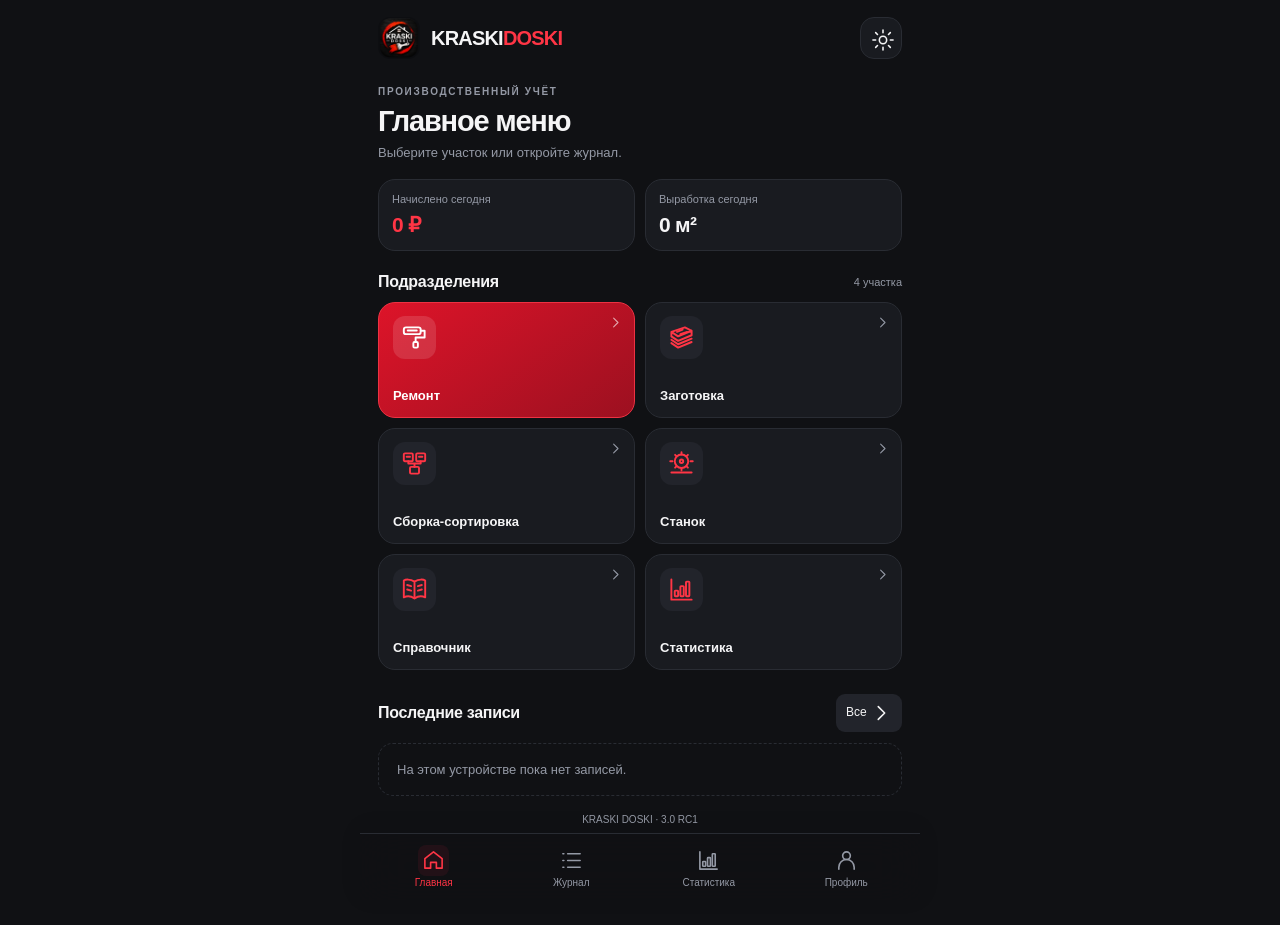
==== commit a993cde9: "3.0 RC1: unify area calculations, backup theme and mobile polish" ====
--- a/kd2-design/index.html
+++ b/kd2-design/index.html
@@ -1,4 +1,4 @@
-<!doctype html><html lang="ru"><head><meta charset="utf-8"><meta name="viewport" content="width=device-width,initial-scale=1,viewport-fit=cover"><meta name="theme-color" content="#101012"><meta name="apple-mobile-web-app-capable" content="yes"><meta name="apple-mobile-web-app-title" content="KRASKI DOSKI"><meta name="mobile-web-app-capable" content="yes"><meta name="apple-mobile-web-app-status-bar-style" content="default"><link rel="apple-touch-icon" sizes="180x180" href="https://origame1987.github.io/-/kd2-apple-icon.png"><link rel="icon" type="image/png" href="https://origame1987.github.io/-/kd2-icon-192.png"><title>KRASKI DOSKI 2.0</title><style>
+<!doctype html><html lang="ru"><head><meta charset="utf-8"><meta name="viewport" content="width=device-width,initial-scale=1,viewport-fit=cover"><meta name="theme-color" content="#101012"><meta name="apple-mobile-web-app-capable" content="yes"><meta name="apple-mobile-web-app-title" content="KRASKI DOSKI"><meta name="mobile-web-app-capable" content="yes"><meta name="apple-mobile-web-app-status-bar-style" content="default"><link rel="apple-touch-icon" sizes="180x180" href="https://origame1987.github.io/-/kd2-apple-icon.png"><link rel="icon" type="image/png" href="https://origame1987.github.io/-/kd2-icon-192.png"><title>KRASKI DOSKI 3.0 RC1</title><style>
 :root{font:15px -apple-system,BlinkMacSystemFont,'Segoe UI',sans-serif;color-scheme:dark;--bg:#101012;--card:#1c1c1f;--line:#323236;--fg:#f5f5f6;--mut:#9b9ba4;--red:#ff2938;--soft:#242429}*{box-sizing:border-box}body{margin:0;background:var(--bg);color:var(--fg)}body.light{color-scheme:light;--bg:#f3f3f5;--card:#fff;--line:#e2e2e6;--fg:#17171b;--mut:#676772;--soft:#eaeaf0;--red:#d80c20}main{max-width:560px;margin:auto;padding:calc(12px + env(safe-area-inset-top)) 16px calc(100px + env(safe-area-inset-bottom))}header{display:flex;align-items:center;gap:8px;margin-bottom:24px}header img{width:34px;height:34px;border-radius:8px}header b{font-size:19px;letter-spacing:-.7px}em{font-style:normal;color:var(--red)}header button{margin-left:auto}h1{font-size:25px;letter-spacing:-.8px;margin:0 0 6px}h2{font-size:17px;margin:20px 0 10px}p{color:var(--mut);margin:5px 0 14px;font-size:13px;line-height:1.4}button,input,select,textarea{font:inherit;color:var(--fg)}button{cursor:pointer;border:0;background:var(--soft);border-radius:9px;padding:11px}button:active{opacity:.75}svg{width:22px;height:22px;vertical-align:middle;flex:none}button svg{pointer-events:none}.tiles{display:grid;grid-template-columns:1fr 1fr;gap:9px;margin:18px 0}.tile{height:112px;display:flex;flex-direction:column;justify-content:center;align-items:center;gap:12px;background:linear-gradient(135deg,var(--soft),var(--card));border:1px solid var(--line);font-weight:650;font-size:14px;line-height:1.15}.tile svg{width:36px;height:36px}.tile:first-child{background:linear-gradient(140deg,#ef1725,#a70916);border-color:#e92c38;color:white}.card{border:1px solid var(--line);background:var(--card);border-radius:12px;padding:12px;margin:9px 0}.row{display:flex;align-items:center;gap:9px;min-height:43px;border-bottom:1px solid var(--line);padding:5px 0}.row:last-child{border:0}.row>svg{color:var(--mut);width:19px;height:19px}.row label{flex:0 1 39%;font-size:12px;color:var(--mut)}.row input,.row select,.row textarea{flex:1;width:0;min-width:0;max-width:100%;background:transparent;border:0;text-align:right;padding:8px 4px;outline:none;box-sizing:border-box;font-size:14px}.row input[type=date],.row input[type=time]{appearance:none;-webkit-appearance:none;display:block;min-width:0;overflow:hidden}.row select{direction:ltr!important;text-align:left!important;unicode-bidi:isolate;min-width:0;flex:1 1 0;appearance:auto}.row:has(select#size),.row:has(select#rs),.row:has(select#operation){flex-wrap:wrap}.row:has(select#size) select,.row:has(select#rs) select,.row:has(select#operation) select{flex:0 0 100%;width:100%;padding:9px 4px}.ref-table{width:100%;border-collapse:collapse;font-size:14px;direction:ltr}.ref-table th,.ref-table td{padding:11px 3px;border-bottom:1px solid var(--line);text-align:left}.ref-table th{font-size:12px;color:var(--mut)}.ref-table td:last-child,.ref-table th:last-child{text-align:right;white-space:nowrap}.ref-table td:first-child{overflow-wrap:anywhere}.ref-search{width:100%;min-width:0}.ref-version{color:var(--mut);font-size:12px}.row input[type=checkbox]{flex:0 0 22px;width:22px;height:22px}.primary{background:linear-gradient(180deg,#ff2433,#c91020);color:white;font-weight:650;width:100%;min-height:46px;margin:10px 0}.small{font-size:12px;padding:8px 10px}.flex{display:flex;align-items:center;gap:8px}.spread{justify-content:space-between}.muted{color:var(--mut);font-size:12px}.metrics{display:grid;grid-template-columns:1fr 1fr;gap:9px}.metric{min-width:0;background:var(--card);border:1px solid var(--line);border-radius:11px;padding:13px;display:grid;gap:8px}.metric svg{color:var(--red)}.metric strong{font-size:21px;letter-spacing:-.7px;overflow-wrap:anywhere}.nav{position:fixed;bottom:0;left:50%;transform:translateX(-50%);width:min(100%,560px);background:var(--bg);border-top:1px solid var(--line);display:flex;align-items:center;justify-content:space-around;padding:8px 5px calc(8px + env(safe-area-inset-bottom));z-index:5}.nav button{background:none;color:var(--mut);font-size:10px;display:flex;flex-direction:column;align-items:center;gap:4px;padding:4px;min-width:53px}.nav button.active{color:var(--red)}.nav button.plus{background:linear-gradient(#ff303f,#ce0717);color:white;border-radius:50%;min-width:48px;width:48px;height:48px;display:grid;place-items:center}.nav button.plus svg{width:27px;height:27px}.record{display:flex;gap:10px;align-items:center;padding:12px 10px;background:var(--card);border:1px solid var(--line);border-radius:10px;margin:5px 0;cursor:pointer}.record>svg{color:var(--red);width:27px;height:27px}.record .info{flex:1;min-width:0}.record b{font-size:14px}.record small{display:block;color:var(--mut);font-size:11px;margin-top:3px;overflow-wrap:anywhere}.right{text-align:right}.datehead{display:flex;justify-content:space-between;font-size:12px;color:var(--mut);padding:10px 0 3px}.filters{display:flex;gap:5px;overflow:auto;margin:12px 0}.filters button{white-space:nowrap;font-size:12px}.filters .active{background:#d91222;color:white}.search{width:100%;padding:12px;background:var(--card);border:1px solid var(--line);border-radius:10px;margin:8px 0}.bars{height:115px;display:flex;gap:6px;align-items:end;padding:8px 0}.bars div{flex:1;min-width:0;text-align:center;font-size:10px;color:var(--mut)}.bars i{display:block;background:linear-gradient(#ff4350,#b40718);border-radius:4px 4px 0 0;margin:0 2px 5px}.donut{width:112px;height:112px;border-radius:50%;display:grid;place-items:center;flex:none}.donut span{border-radius:50%;width:84px;height:84px;background:var(--card);display:grid;place-items:center;font-weight:700;font-size:13px}dialog{max-width:min(92vw,480px);width:100%;background:var(--card);color:var(--fg);border:1px solid var(--line);border-radius:16px;padding:18px}dialog::backdrop{background:#000a}.hide{display:none!important} @media print{.nav,header,button,.filters,.search{display:none!important}body{background:white;color:black}main{padding:0}.card,.record{background:white;color:black;border-color:#aaa}}
 /* Design preview 01 */
 :root{--bg:#101114;--card:#191b20;--soft:#22242b;--line:#292c33;--red:#ff3545;--mut:#9499a5}
@@ -15,6 +15,8 @@
 .ref-intro h1{font-size:29px;letter-spacing:-1.1px}.ref-jumps{display:grid;grid-template-columns:repeat(2,minmax(0,1fr));gap:8px;margin:16px 0 22px}.ref-jumps button{display:flex;align-items:center;gap:9px;background:var(--card);border:1px solid var(--line);border-radius:13px;text-align:left;font-size:12px;font-weight:650;min-height:62px;padding:10px}.ref-jumps svg{color:var(--red);width:23px;height:23px}.ref-block{scroll-margin-top:16px;margin:22px 0}.ref-block h2{font-size:17px;margin:0 0 11px}.ref-panel{border-radius:17px;padding:8px 13px}.ref-panel .row{min-height:45px}.ref-panel .row input,.ref-panel .row select{font-size:16px;direction:ltr!important;min-width:0}.ref-panel .row:has(#rr),.ref-panel .row:has(#rhr),.ref-panel .row:has(#rs){flex-wrap:wrap;gap:3px 8px}.ref-panel .row:has(#rr) select,.ref-panel .row:has(#rhr) select,.ref-panel .row:has(#rs) select{flex:0 0 calc(100% - 27px);margin-left:27px;width:calc(100% - 27px);text-align:left!important}.ref-results{display:grid;grid-template-columns:1fr 1fr;gap:8px;margin:12px 0 8px}.ref-results .metric{padding:11px;border-radius:12px;min-width:0}.ref-results .metric strong{font-size:18px}.ref-results .metric:last-child strong{color:var(--red)}.ref-single{padding:10px 0;font-size:12px;line-height:1.5;color:var(--mut)}.ref-hour-total{display:flex;align-items:center;justify-content:space-between;gap:8px;margin:10px 0 4px;padding:13px;background:var(--soft);border-radius:12px}.ref-hour-total strong{color:var(--red);font-size:23px}.ref-searchbox{display:flex;align-items:center;gap:9px;background:var(--card);border:1px solid var(--line);border-radius:12px;padding:0 10px;margin:10px 0}.ref-searchbox svg{color:var(--mut)}.ref-searchbox input{background:none;border:0;outline:0;margin:0;padding:12px 0;font-size:16px}.ref-group{border:1px solid var(--line);background:var(--card);border-radius:15px;margin:8px 0;padding:12px;overflow:hidden}.ref-group summary{display:flex;align-items:center;gap:10px;cursor:pointer;list-style:none}.ref-group summary::-webkit-details-marker{display:none}.ref-group summary b{flex:1}.ref-group summary .ref-count{font-size:11px;color:var(--mut)}.ref-group summary svg{width:15px;color:var(--mut)}.ref-group[open] summary svg{transform:rotate(90deg)}.ref-group .ref-table{margin-top:9px;table-layout:fixed}.ref-group .ref-table th:first-child{width:57%}.ref-table td{font-variant-numeric:tabular-nums;font-size:13px}.ref-table td:last-child{color:var(--red);font-weight:600}.ref-size{direction:ltr;unicode-bidi:isolate;white-space:nowrap}.ref-side{display:block;color:var(--mut);font-size:11px;margin-top:4px}.ref-add summary{cursor:pointer;color:var(--fg);font-weight:650;padding:5px 0}.ref-rates .row label{flex:1}.ref-rates .row strong{font-size:13px;white-space:nowrap;color:var(--red)}@media(max-width:350px){.ref-results .metric strong{font-size:15px}.ref-table td{font-size:12px}}
 /* Design Lab 06: settings */
 .settings-intro h1{font-size:29px;letter-spacing:-1.1px}.settings-section{margin:22px 0}.settings-section>h2{font-size:16px;margin:0 0 10px}.settings-panel{border-radius:17px;padding:12px}.settings-actions{display:grid;grid-template-columns:1fr 1fr;gap:9px}.settings-action{display:flex;align-items:center;gap:9px;text-align:left;background:var(--card);border:1px solid var(--line);border-radius:14px;padding:13px;min-height:64px;font-size:13px;font-weight:650}.settings-action svg{color:var(--red)}.theme-picker{display:grid;grid-template-columns:1fr 1fr;gap:9px}.theme-option{border:1px solid var(--line);border-radius:12px;padding:12px;display:flex;align-items:center;gap:8px;font-size:13px}.theme-option.active{border-color:var(--red);color:var(--red)}.theme-option svg:last-child{margin-left:auto;width:16px}.worker-row{display:flex;align-items:center;gap:10px;padding:11px 0;border-bottom:1px solid var(--line)}.worker-avatar{width:34px;height:34px;border-radius:12px;background:var(--soft);display:grid;place-items:center;color:var(--red);font-size:13px;font-weight:700;flex:none}.worker-meta{flex:1;min-width:0}.worker-meta b{font-size:14px;overflow-wrap:anywhere}.worker-meta small{display:block;color:var(--mut);margin-top:3px;font-size:11px}.worker-row button{font-size:11px;white-space:nowrap}.worker-row.inactive .worker-avatar{color:var(--mut)}.settings-panel details{margin-top:10px}.settings-panel summary,.rate-group summary{cursor:pointer;font-size:13px;font-weight:650;list-style:none;display:flex;align-items:center;gap:9px}.settings-panel summary::-webkit-details-marker,.rate-group summary::-webkit-details-marker{display:none}.settings-panel summary svg,.rate-group summary svg{color:var(--red)}.settings-panel .row input,.settings-panel .row select,.rate-group .row input{font-size:16px;min-width:0}.rate-group{border-radius:15px;padding:13px}.rate-group summary>span{flex:1}.rate-group[open] summary{margin-bottom:10px}.rate-group[open] summary>svg:last-child{transform:rotate(90deg)}.rate-group .row label{flex:1;font-size:13px}.rate-group .row input{flex:0 1 74px;width:74px;background:var(--soft);border-radius:8px;padding:9px}.rate-unit{color:var(--mut);font-size:11px;white-space:nowrap}.backup-action{display:flex;align-items:center;gap:10px;width:100%;text-align:left;padding:12px 0;border-bottom:1px solid var(--line);background:none;border-radius:0}.backup-action:last-child{border:0}.backup-action>svg{color:var(--red)}.backup-action>span{flex:1}.backup-action b{display:block;font-size:13px}.backup-action small{display:block;font-size:11px;color:var(--mut);margin-top:4px}.restore-picker{display:block;padding:12px 0;border-bottom:1px solid var(--line)}.restore-picker input{max-width:100%;font-size:12px;margin-top:10px}.settings-notice{border:1px solid var(--line);border-radius:13px;padding:12px;color:var(--mut);font-size:12px;line-height:1.5}.settings-version{text-align:center;color:var(--mut);font-size:11px;margin:22px 0}
+/* RC1 mobile polish */ 
+button:focus-visible,input:focus-visible,select:focus-visible,summary:focus-visible{outline:2px solid var(--red);outline-offset:2px}header button:focus-visible{outline-offset:3px}.row input[type=date],.row input[type=time]{min-width:0;max-width:100%;width:0;flex:1 1 0}.row input::-webkit-date-and-time-value{min-width:0;text-align:right}button,summary{-webkit-tap-highlight-color:transparent}.shift-value{min-width:0;max-width:38%;overflow-wrap:anywhere}.ref-size{white-space:normal;overflow-wrap:anywhere}.theme-option{min-width:0}.analytics-tabs button{min-height:40px}.nav button{min-height:44px}body.light .tile:first-child{color:white}body.light .analytics-hero{color:white}body.light .shift-icon{background:#fce9ec}@media(prefers-reduced-motion:reduce){*,*::before,*::after{animation:none!important;transition:none!important;scroll-behavior:auto!important}}
 </style></head><body><main><header><img src="[data-uri]" alt=""><b>KRASKI<em>DOSKI</em></b><button id="theme" aria-label="Тема"></button></header><section id="screen"></section></main><nav class="nav" id="nav"></nav><dialog id="modal"></dialog><script>
 const DS=[{"id": "remont", "title": "Ремонт", "key": "kraski_doski_remont_v2", "withBad": true, "operations": [{"name": "Строганая доска", "rate": 33}, {"name": "Поднятый ворс", "rate": 43}, {"name": "Шпаклёвка", "rate": 33}]}, {"id": "zagotovka", "title": "Заготовка", "key": "kraski_doski_zagotovka_v2", "withBad": true, "operations": [{"name": "Заготовка", "rate": 15}]}, {"id": "sortirovka", "title": "Сборка-сортировка", "key": "kraski_doski_sortirovka_v2", "withBad": false, "operations": [{"name": "Сборка", "rate": 2.5}, {"name": "Сортировка", "rate": 2}]}, {"id": "stanok", "title": "Станок", "key": "kraski_doski_stanok_v1", "withBad": false, "operations": [{"name": "Строганая доска", "rate": 4}, {"name": "Промежутка", "rate": 3}, {"name": "Поднятый ворс", "rate": 3}]}];const sizeSet=['20×95×6000','20×120×6000','20×145×6000','45×95×6000','45×145×6000','45×195×6000'];
 const PROFILES={
@@ -26,9 +28,9 @@
   'KM2R':['20×95×6000','20×120×6000','20×145×6000'],
   'Вагонка':['15×121×6000'],'Планкен':['20×145×6000']
 };
-const $=id=>document.getElementById(id), esc=x=>String(x??'').replace(/[&<>"']/g,c=>({'&':'&amp;','<':'&lt;','>':'&gt;','"':'&quot;',"'":'&#39;'}[c])), num=x=>Number(x)||0, fmt=x=>num(x).toLocaleString('ru-RU',{maximumFractionDigits:2}), money=x=>fmt(x)+' ₽', today=()=>{let d=new Date;return new Date(d-d.getTimezoneOffset()*60000).toISOString().slice(0,10)}, uid=()=>crypto.randomUUID?.()||Date.now()+'-'+Math.random(), read=(k,d)=>{try{return JSON.parse(localStorage.getItem(k))??d}catch{return d}}, KEY='kraski_doski_design_lab_01', oldcat=()=>read('kraski_doski_catalog_v2',{workers:[],profiles:PROFILES,orders:[],positions:[]});function initial(){return {catalog:oldcat(),apps:Object.fromEntries(DS.map(d=>[d.id,read(d.key,{records:[],operations:d.operations,hourRate:350})])),theme:'dark'}}let state=read(KEY,null)||read('kraski_doski_2_preview',null)||initial(), page='home', dept=DS[0].id, edit=null, draft=null, filter='all', period=30;const paths={moon:'<path d="M20 15A9 9 0 0 1 9 4a9 9 0 1 0 11 11z"/>',search:'<circle cx="10.5" cy="10.5" r="6.5"/><path d="m16 16 5 5"/>',home:'<path d="m3 10 9-7 9 7v10h-6v-6H9v6H3z"/>',list:'<path d="M8 5h13M8 12h13M8 19h13M3 5h1M3 12h1M3 19h1"/>',plus:'<path d="M12 4v16M4 12h16"/>',chart:'<path d="M3 3v18h18"/><rect x="6" y="13" width="3" height="5" rx=".6"/><rect x="11" y="9" width="3" height="9" rx=".6"/><rect x="16" y="5" width="3" height="13" rx=".6"/>',user:'<circle cx="12" cy="7" r="4"/><path d="M4 21v-2a8 8 0 0 1 16 0v2"/>',remont:'<rect x="2.5" y="3" width="15" height="6" rx="2"/><path d="M17.5 6H21v6h-8v4"/><rect x="11" y="16" width="4" height="5" rx="1"/><path d="M6 5.8h8"/>',zagotovka:'<path d="m3 7 12-4 6 3-12 5zM3 7v4l6 4 12-5V6M3 14l6 4 12-5M3 17l6 4 12-5"/><path d="m8 7 5-2m-2 4 6-2"/>',sortirovka:'<rect x="2.5" y="3" width="8" height="7" rx="1"/><rect x="13.5" y="3" width="8" height="7" rx="1"/><rect x="8" y="15" width="8" height="6" rx="1"/><path d="M6.5 10v2h11v-2M12 12v3M5 6h3m8 0h3"/>',stanok:'<circle cx="12" cy="10" r="6"/><circle cx="12" cy="10" r="1.5"/><path d="M12 2v2m0 12v2M4 10H2m20 0h-2M6.3 4.3l1.4 1.4m8.6 8.6 1.4 1.4m0-11.4-1.4 1.4m-8.6 8.6-1.4 1.4M3 20h18"/>',book:'<path d="M12 5C8 2.5 4 3 2.5 4v15c3-1.5 6-1.5 9.5 1 3.5-2.5 6.5-2.5 9.5-1V4C20 3 16 2.5 12 5zm0 0v15M5.5 8l3.5 1m-3.5 3 3.5 1m6-4 3.5-1m-3.5 5 3.5-1"/>',calendar:'<rect x="3" y="5" width="18" height="16" rx="2"/><path d="M3 10h18M7 2v6m10-6v6"/>',check:'<path d="m5 12 4 4L19 6"/>',box:'<path d="m3 7 9-4 9 4v10l-9 4-9-4zm0 0 9 4 9-4m-9 4v10"/>',clock:'<circle cx="12" cy="12" r="9"/><path d="M12 6v6l4 2"/>',money:'<circle cx="12" cy="12" r="9"/><path d="M10 18V6h4a3 3 0 0 1 0 6H8m0 3h7"/>',sun:'<circle cx="12" cy="12" r="4"/><path d="M12 1v3m0 16v3M1 12h3m16 0h3M4 4l2 2m12 12 2 2M20 4l-2 2M6 18l-2 2"/>',chev:'<path d="m9 5 7 7-7 7"/>'};const ico=k=>`<svg viewBox="0 0 24 24" fill="none" stroke="currentColor" stroke-width="1.7" stroke-linecap="round" stroke-linejoin="round">${paths[k]||paths.box}</svg>`;function persist(){try{localStorage.setItem(KEY,JSON.stringify(state));return true}catch(e){alert('Не удалось сохранить данные: '+e.message);return false}}const config=()=>DS.find(d=>d.id===dept), app=()=>state.apps[dept], all=()=>DS.flatMap(d=>(state.apps[d.id]?.records||[]).map(r=>({...r,department:d.id}))), name=id=>DS.find(d=>d.id===id)?.title||id, total=(a,k)=>a.reduce((s,r)=>s+num(r[k]),0);function go(p){page=p;render();window.scrollTo(0,0)}function start(id,r=null,copy=false){dept=id;edit=copy?null:r?.id||null;draft=r?{...r,date:copy?today():r.date}: {date:today(),workerId:app().lastWorkerId||'',mode:'piece',operation:app().operations[0]?.name,qty:'',bad:0,profile:Object.keys(state.catalog.profiles)[0]};go('entry')}function opts(a,v){return a.map(x=>{let [k,t]=Array.isArray(x)?x:[x,x];return `<option value="${esc(k)}" ${String(k)===String(v)?'selected':''}>${esc(t)}</option>`}).join('')}function sel(id,a,v){return `<select id="${id}">${opts(a,v)}</select>`}function inp(id,v='',type='text'){return `<input id="${id}" type="${type}" value="${esc(v)}" ${type==='number'?'min="0" step="any" inputmode="decimal"':''}>`}function row(label,field,k='box'){return `<div class="row">${ico(k)}<label>${label}</label>${field}</div>`}function metric(t,v,k){return `<div class="metric">${ico(k)}<span class="muted">${t}</span><strong>${v}</strong></div>`}function rec(r){return `<div class="record" onclick="openRecord('${esc(r.department)}','${esc(r.id)}')">${ico(r.department)}<div class="info"><b>${esc(name(r.department))}</b><small>${esc(r.operation)} · ${esc(r.order||'—')} / ${esc(r.position||'—')}</small><small>${esc(r.worker||'')} · ${esc(r.profile||'')} ${esc(r.size||'')}</small></div><div class="right"><b>${r.mode==='hour'?fmt(r.hours)+' ч':fmt(r.area)+' м²'}</b><small style="color:var(--red)">${money(r.pay)}</small></div>${ico('chev')}</div>`}function render(){document.body.classList.toggle('light',state.theme==='light');$('theme').innerHTML=ico('sun');$('nav').innerHTML=[['home','Главная','home'],['journal','Журнал','list'],['stats','Статистика','chart'],['settings','Профиль','user']].map(([p,t,k])=>`<button class="${p===page?'active':''} ${p==='entry'?'plus':''}" onclick="${p==='entry'?"start(dept)":`go('${p}')`}">${ico(k)}${t}</button>`).join('');let a=all(),s=$('screen');if(page==='home'){let daily=a.filter(r=>r.date===today()),tile=(k,t,action)=>`<button class="tile" onclick="${action}"><span class="tile-icon">${ico(k)}</span><span class="tile-arrow">${ico('chev')}</span><span class="tile-name">${esc(t)}</span></button>`;s.innerHTML=`<div class="home-intro"><div class="eyebrow">ПРОИЗВОДСТВЕННЫЙ УЧЁТ</div><h1>Главное меню</h1><p>Выберите участок или откройте журнал.</p></div><div class="home-kpis"><div class="home-kpi"><span>Начислено сегодня</span><strong>${money(total(daily,'pay'))}</strong></div><div class="home-kpi"><span>Выработка сегодня</span><strong>${fmt(total(daily,'area'))} м²</strong></div></div><div class="home-section"><h2>Подразделения</h2><small>4 участка</small></div><div class="tiles">${DS.map(d=>tile(d.id,d.title,`start('${d.id}')`)).join('')}${tile('book','Справочник',`go('ref')`)}${tile('chart','Статистика',`go('stats')`)}</div><div class="home-section"><h2>Последние записи</h2><button class="small" onclick="go('journal')">Все ${ico('chev')}</button></div>${a.sort((x,y)=>String(y.updatedAt||y.date).localeCompare(String(x.updatedAt||x.date))).slice(0,3).map(rec).join('')||'<div class="home-empty">На этом устройстве пока нет записей.</div>'}<div class="preview-label">KRASKI DOSKI · DESIGN LAB 06</div>`}else if(page==='entry')entry();else if(page==='journal'||page==='orders'||page==='report')journal();else if(page==='stats')stats();else if(page==='settings')settings();else reference()}
+const $=id=>document.getElementById(id), esc=x=>String(x??'').replace(/[&<>"']/g,c=>({'&':'&amp;','<':'&lt;','>':'&gt;','"':'&quot;',"'":'&#39;'}[c])), num=x=>{let n=Number(x);return Number.isFinite(n)?n:0}, fmt=x=>num(x).toLocaleString('ru-RU',{maximumFractionDigits:2}), money=x=>fmt(x)+' ₽', today=()=>{let d=new Date;return new Date(d-d.getTimezoneOffset()*60000).toISOString().slice(0,10)}, uid=()=>crypto.randomUUID?.()||Date.now()+'-'+Math.random(), read=(k,d)=>{try{return JSON.parse(localStorage.getItem(k))??d}catch{return d}}, KEY='kraski_doski_design_lab_01', oldcat=()=>read('kraski_doski_catalog_v2',{workers:[],profiles:PROFILES,orders:[],positions:[]});function initial(){return {catalog:oldcat(),apps:Object.fromEntries(DS.map(d=>[d.id,read(d.key,{records:[],operations:d.operations,hourRate:350})])),theme:'dark'}}let state=read(KEY,null)||read('kraski_doski_2_preview',null)||initial(), page='home', dept=DS[0].id, edit=null, draft=null, filter='all', period=30;const paths={moon:'<path d="M20 15A9 9 0 0 1 9 4a9 9 0 1 0 11 11z"/>',search:'<circle cx="10.5" cy="10.5" r="6.5"/><path d="m16 16 5 5"/>',home:'<path d="m3 10 9-7 9 7v10h-6v-6H9v6H3z"/>',list:'<path d="M8 5h13M8 12h13M8 19h13M3 5h1M3 12h1M3 19h1"/>',plus:'<path d="M12 4v16M4 12h16"/>',chart:'<path d="M3 3v18h18"/><rect x="6" y="13" width="3" height="5" rx=".6"/><rect x="11" y="9" width="3" height="9" rx=".6"/><rect x="16" y="5" width="3" height="13" rx=".6"/>',user:'<circle cx="12" cy="7" r="4"/><path d="M4 21v-2a8 8 0 0 1 16 0v2"/>',remont:'<rect x="2.5" y="3" width="15" height="6" rx="2"/><path d="M17.5 6H21v6h-8v4"/><rect x="11" y="16" width="4" height="5" rx="1"/><path d="M6 5.8h8"/>',zagotovka:'<path d="m3 7 12-4 6 3-12 5zM3 7v4l6 4 12-5V6M3 14l6 4 12-5M3 17l6 4 12-5"/><path d="m8 7 5-2m-2 4 6-2"/>',sortirovka:'<rect x="2.5" y="3" width="8" height="7" rx="1"/><rect x="13.5" y="3" width="8" height="7" rx="1"/><rect x="8" y="15" width="8" height="6" rx="1"/><path d="M6.5 10v2h11v-2M12 12v3M5 6h3m8 0h3"/>',stanok:'<circle cx="12" cy="10" r="6"/><circle cx="12" cy="10" r="1.5"/><path d="M12 2v2m0 12v2M4 10H2m20 0h-2M6.3 4.3l1.4 1.4m8.6 8.6 1.4 1.4m0-11.4-1.4 1.4m-8.6 8.6-1.4 1.4M3 20h18"/>',book:'<path d="M12 5C8 2.5 4 3 2.5 4v15c3-1.5 6-1.5 9.5 1 3.5-2.5 6.5-2.5 9.5-1V4C20 3 16 2.5 12 5zm0 0v15M5.5 8l3.5 1m-3.5 3 3.5 1m6-4 3.5-1m-3.5 5 3.5-1"/>',calendar:'<rect x="3" y="5" width="18" height="16" rx="2"/><path d="M3 10h18M7 2v6m10-6v6"/>',check:'<path d="m5 12 4 4L19 6"/>',box:'<path d="m3 7 9-4 9 4v10l-9 4-9-4zm0 0 9 4 9-4m-9 4v10"/>',clock:'<circle cx="12" cy="12" r="9"/><path d="M12 6v6l4 2"/>',money:'<circle cx="12" cy="12" r="9"/><path d="M10 18V6h4a3 3 0 0 1 0 6H8m0 3h7"/>',sun:'<circle cx="12" cy="12" r="4"/><path d="M12 1v3m0 16v3M1 12h3m16 0h3M4 4l2 2m12 12 2 2M20 4l-2 2M6 18l-2 2"/>',chev:'<path d="m9 5 7 7-7 7"/>'};const ico=k=>`<svg viewBox="0 0 24 24" fill="none" stroke="currentColor" stroke-width="1.7" stroke-linecap="round" stroke-linejoin="round">${paths[k]||paths.box}</svg>`;function persist(){try{localStorage.setItem(KEY,JSON.stringify(state));return true}catch(e){alert('Не удалось сохранить данные: '+e.message);return false}}const config=()=>DS.find(d=>d.id===dept), app=()=>state.apps[dept], all=()=>DS.flatMap(d=>(state.apps[d.id]?.records||[]).map(r=>({...r,department:d.id}))), name=id=>DS.find(d=>d.id===id)?.title||id, total=(a,k)=>a.reduce((s,r)=>s+num(r[k]),0);function go(p){page=p;render();window.scrollTo(0,0)}function start(id,r=null,copy=false){dept=id;edit=copy?null:r?.id||null;draft=r?{...r,date:copy?today():r.date}: {date:today(),workerId:app().lastWorkerId||'',mode:'piece',operation:app().operations[0]?.name,qty:'',bad:0,profile:Object.keys(state.catalog.profiles)[0]};go('entry')}function opts(a,v){return a.map(x=>{let [k,t]=Array.isArray(x)?x:[x,x];return `<option value="${esc(k)}" ${String(k)===String(v)?'selected':''}>${esc(t)}</option>`}).join('')}function sel(id,a,v){return `<select id="${id}">${opts(a,v)}</select>`}function inp(id,v='',type='text'){return `<input id="${id}" type="${type}" value="${esc(v)}" ${type==='number'?'min="0" step="any" inputmode="decimal"':''}>`}function row(label,field,k='box'){return `<div class="row">${ico(k)}<label>${label}</label>${field}</div>`}function metric(t,v,k){return `<div class="metric">${ico(k)}<span class="muted">${t}</span><strong>${v}</strong></div>`}function rec(r){return `<div class="record" onclick="openRecord('${esc(r.department)}','${esc(r.id)}')">${ico(r.department)}<div class="info"><b>${esc(name(r.department))}</b><small>${esc(r.operation)} · ${esc(r.order||'—')} / ${esc(r.position||'—')}</small><small>${esc(r.worker||'')} · ${esc(r.profile||'')} ${esc(r.size||'')}</small></div><div class="right"><b>${r.mode==='hour'?fmt(r.hours)+' ч':fmt(r.area)+' м²'}</b><small style="color:var(--red)">${money(r.pay)}</small></div>${ico('chev')}</div>`}function render(){document.body.classList.toggle('light',state.theme==='light');$('theme').innerHTML=ico('sun');$('nav').innerHTML=[['home','Главная','home'],['journal','Журнал','list'],['stats','Статистика','chart'],['settings','Профиль','user']].map(([p,t,k])=>`<button class="${p===page?'active':''} ${p==='entry'?'plus':''}" onclick="${p==='entry'?"start(dept)":`go('${p}')`}">${ico(k)}${t}</button>`).join('');let a=all(),s=$('screen');if(page==='home'){let daily=a.filter(r=>r.date===today()),tile=(k,t,action)=>`<button class="tile" onclick="${action}"><span class="tile-icon">${ico(k)}</span><span class="tile-arrow">${ico('chev')}</span><span class="tile-name">${esc(t)}</span></button>`;s.innerHTML=`<div class="home-intro"><div class="eyebrow">ПРОИЗВОДСТВЕННЫЙ УЧЁТ</div><h1>Главное меню</h1><p>Выберите участок или откройте журнал.</p></div><div class="home-kpis"><div class="home-kpi"><span>Начислено сегодня</span><strong>${money(total(daily,'pay'))}</strong></div><div class="home-kpi"><span>Выработка сегодня</span><strong>${fmt(total(daily,'area'))} м²</strong></div></div><div class="home-section"><h2>Подразделения</h2><small>4 участка</small></div><div class="tiles">${DS.map(d=>tile(d.id,d.title,`start('${d.id}')`)).join('')}${tile('book','Справочник',`go('ref')`)}${tile('chart','Статистика',`go('stats')`)}</div><div class="home-section"><h2>Последние записи</h2><button class="small" onclick="go('journal')">Все ${ico('chev')}</button></div>${a.sort((x,y)=>String(y.updatedAt||y.date).localeCompare(String(x.updatedAt||x.date))).slice(0,3).map(rec).join('')||'<div class="home-empty">На этом устройстве пока нет записей.</div>'}<div class="preview-label">KRASKI DOSKI · 3.0 RC1</div>`}else if(page==='entry')entry();else if(page==='journal'||page==='orders'||page==='report')journal();else if(page==='stats')stats();else if(page==='settings')settings();else reference()}
 function entry(){let d=draft||{},c=config(),a=app(),profiles=state.catalog.profiles,pr=d.profile||Object.keys(profiles)[0],sorting=d.sorting||{};let fields=[['sortNumber','№ сортировки'],['sortArea','Площадь сортировки'],['orderQty','Количество в заказе'],['orderGrade','Сорт'],['orderArea','Площадь заказа'],['whABC','ABC'],['whAB','AB'],['whCover','AB (укрывная)'],['whD','D'],['sortNote','Примечание']];$('screen').innerHTML=`<div class="entry-form"><div class="entry-heading"><span class="entry-mark">${ico(dept)}</span><div><h1>${edit?'Редактирование':'Новая запись'}</h1><p>${esc(c.title)}</p></div><button class="small" onclick="repeat()">Повторить</button></div><div class="entry-caption">ОСНОВНЫЕ ДАННЫЕ</div><div class="card">${row('Участок',sel('dep',DS.map(x=>[x.id,x.title]),dept))}${row('Дата работы',inp('date',d.date||today(),'date'),'calendar')}${row('Сотрудник',sel('worker',[['','Выберите'],...state.catalog.workers.filter(w=>w.active!==false||w.id===d.workerId).map(w=>[w.id,w.name])],d.workerId),'user')}${row('Заказ',inp('order',d.order),'list')}${row('Позиция',inp('position',d.position))}${dept==='stanok'?row('Время',inp('machineTime',d.machineTime,'time'),'clock'):''}${row('Начисление',sel('mode',[['piece','Сдельная'],['hour','Почасовая']],d.mode),'money')}</div><div class="card" id="piece"><div class="entry-caption" style="margin:10px 0 4px">ПРОИЗВОДСТВЕННОЕ ЗАДАНИЕ</div>${row('Вид работы',sel('operation',a.operations.map(o=>[o.name,o.name+' · '+fmt(o.rate)+' ₽']),d.operation))}${row('Профиль',sel('profile',Object.keys(profiles),pr))}${row('Размер',sel('size',profiles[pr]||[],d.size))}${row('Количество',inp('qty',d.qty,'number'))}${c.withBad?row('Брак',inp('bad',d.bad||0,'number')):''}${row('Площадь вручную',`<input id="manual" type="checkbox" ${d.manual?'checked':''}>`)}<div id="manualrow">${row('Площадь, м²',inp('manualArea',d.manual?d.area:'','number'))}</div><div id="sorting">${dept==='sortirovka'?fields.map(([k,t])=>row(t,inp(k,sorting[k],['sortArea','orderQty','orderArea','whABC','whAB','whCover','whD'].includes(k)?'number':'text'))).join(''):''}</div></div><div class="card" id="hour"><div class="entry-caption" style="margin:10px 0 4px">ПОЧАСОВАЯ РАБОТА</div>${row('Часы',inp('hours',d.hours,'number'),'clock')}${row('Описание',inp('description',d.description))}</div><div class="metrics" id="result"></div><button class="primary entry-save" onclick="save()">${ico('check')} Сохранить запись</button><p class="entry-hint">Данные сохраняются на этом устройстве</p></div>`; $('dep').onchange=()=>start($('dep').value);$('profile').onchange=()=>{$('size').innerHTML=opts(profiles[$('profile').value]||[]);calc()};$('screen').oninput=calc;$('screen').onchange=calc;calc()}
-function calc(){if(page!=='entry'||!$('mode'))return;let hour=$('mode').value==='hour',qty=num($('qty').value),bad=num($('bad')?.value),p=$('profile').value,s=$('size').value,[t,w,l]=(s.match(/\d+/g)||[]).map(Number),width=s.includes('4 стороны')?2*(w+t):['KM2R','KM4R'].includes(p)?w+2*t:w,area=$('manual').checked?num($('manualArea').value):num(width*l*Math.max(0,qty-bad)/1e6),hours=num($('hours').value),op=hour?'Почасовая работа':$('operation').value,rate=edit&&draft.operation===op&&Number.isFinite(+draft.rate)?+draft.rate:hour?num(app().hourRate):num(app().operations.find(o=>o.name===op)?.rate),pay=Math.round((hour?hours:area)*rate*100)/100;$('piece').classList.toggle('hide',hour);$('hour').classList.toggle('hide',!hour);$('manualrow').classList.toggle('hide',!$('manual').checked);$('sorting').classList.toggle('hide',op!=='Сортировка');$('result').innerHTML=metric('Выработка',hour?fmt(hours)+' ч':fmt(area)+' м²','chart')+metric('Заработок',`<em>${money(pay)}</em>`,'money');return {mode:hour?'hour':'piece',operation:op,qty:hour?0:qty,bad:hour?0:bad,profile:hour?'':p,size:hour?'':s,area:hour?0:area,hours:hour?hours:0,rate,pay,manual:!hour&&$('manual').checked}}
+function calc(){if(page!=='entry'||!$('mode'))return;let hour=$('mode').value==='hour',qty=num($('qty').value),bad=num($('bad')?.value),p=$('profile').value,s=$('size').value,[t,w,l]=(s.match(/\d+/g)||[]).map(Number),width=areaPerBoard(p,s),area=$('manual').checked?num($('manualArea').value):width*Math.max(0,qty-bad),hours=num($('hours').value),op=hour?'Почасовая работа':$('operation').value,rate=edit&&draft.operation===op&&Number.isFinite(+draft.rate)?+draft.rate:hour?num(app().hourRate):num(app().operations.find(o=>o.name===op)?.rate),pay=Math.round((hour?hours:area)*rate*100)/100;$('piece').classList.toggle('hide',hour);$('hour').classList.toggle('hide',!hour);$('manualrow').classList.toggle('hide',!$('manual').checked);$('sorting').classList.toggle('hide',op!=='Сортировка');$('result').innerHTML=metric('Выработка',hour?fmt(hours)+' ч':fmt(area)+' м²','chart')+metric('Заработок',`<em>${money(pay)}</em>`,'money');return {mode:hour?'hour':'piece',operation:op,qty:hour?0:qty,bad:hour?0:bad,profile:hour?'':p,size:hour?'':s,area:hour?0:area,hours:hour?hours:0,rate,pay,manual:!hour&&$('manual').checked}}
 function save(){let r=calc(),w=state.catalog.workers.find(w=>w.id===$('worker').value),date=$('date').value;if(!w||!date||r.rate<0|| (r.mode==='piece'&&(!Number.isInteger(r.qty)||r.qty<=0||!Number.isInteger(r.bad)||r.bad<0||r.bad>r.qty||!r.area||r.area<0))||(r.mode==='hour'&&r.hours<=0))return alert('Проверьте сотрудника, дату и объём.');Object.assign(r,{id:edit||uid(),department:dept,date,workerId:w.id,worker:w.name,order:$('order').value.trim(),position:$('position').value.trim(),description:r.mode==='hour'?$('description').value:'',updatedAt:new Date().toISOString()});if($('machineTime'))r.machineTime=$('machineTime').value;if(r.operation==='Сортировка'){r.sorting={};for(let k of ['sortNumber','sortArea','orderQty','orderGrade','orderArea','whABC','whAB','whCover','whD','sortNote']){let e=$(k);if(e.type==='number'&&e.value!==''&&(+e.value<0||!Number.isFinite(+e.value)))return alert('Проверьте поля сортировки');r.sorting[k]=e.type==='number'&&e.value!==''?+e.value:e.value}}if(date>today()&&!confirm('Дата в будущем. Продолжить?'))return;if(app().records.some(x=>x.id!==edit&&['date','workerId','order','position','operation','qty','area','hours'].every(k=>String(x[k]??'')===String(r[k]??'')))&&!confirm('Похожая запись уже существует. Сохранить?'))return;let old=app().records.slice();if(edit)app().records=old.map(x=>x.id===edit?r:x);else app().records.unshift(r);app().lastWorkerId=w.id;if(!persist()){app().records=old;return}edit=null;go('journal')}
 function repeat(){let r=app().records[0];if(!r)return alert('Нет предыдущих записей');start(dept,r,true)}function openRecord(d,id){let r=state.apps[d].records.find(x=>String(x.id)===id);if(!r)return;let m=$('modal');m.innerHTML=`<h2>${esc(name(d))}</h2><p>${esc(r.date)} · ${esc(r.worker)} · ${money(r.pay)}</p><button class="primary" id="ed">Редактировать</button><button id="del">Удалить запись</button> <button onclick="$('modal').close()">Закрыть</button>`;m.showModal();$('ed').onclick=()=>{m.close();start(d,r)};$('del').onclick=()=>{if(confirm('Удалить запись?')){let a=state.apps[d],old=a.records;a.records=a.records.filter(x=>x!==r);if(!persist())a.records=old;m.close();render()}}}
 let journalDates={from:'',to:'',q:'',preset:'all'};function journalPreset(p){let t=today(),d=new Date(t+'T12:00:00');journalDates.preset=p;if(p==='all'){journalDates.from='';journalDates.to=''}else{if(p==='week')d.setDate(d.getDate()-6);if(p==='month')d.setDate(1);journalDates.from=d.getFullYear()+'-'+String(d.getMonth()+1).padStart(2,'0')+'-'+String(d.getDate()).padStart(2,'0');journalDates.to=t}journal()}
@@ -37,11 +39,11 @@
 function shiftRec(r){return `<button class="shift-record" data-dept="${esc(r.department)}" data-id="${esc(r.id)}"><span class="shift-icon">${ico(r.department)}</span><span class="shift-info"><b>${esc(name(r.department))} · ${esc(r.operation||'')}</b><small>Заказ ${esc(r.order||'—')} / поз. ${esc(r.position||'—')}</small><small>${esc(r.worker||'')} ${esc(r.profile||'')} ${esc(r.size||'')}</small></span><span class="shift-value"><b>${r.mode==='hour'?fmt(r.hours)+' ч':fmt(r.area)+' м²'}</b><small>${money(r.pay)}</small></span>${ico('chev')}</button>`}
 function journalRows(){let a=rows(),groups={};for(let r of a)(groups[r.date]??=[]).push(r);$('journalList').innerHTML=`<div class="journal-summary"><div class="metrics">${metric('Начислено',money(total(a,'pay')),'money')}${metric('Выработка',fmt(total(a,'area'))+' м²','chart')}</div><div class="journal-count">Записей: ${a.length} · Часов: ${fmt(total(a,'hours'))}</div></div>`+Object.entries(groups).map(([d,rs])=>`<section class="shift-group"><div class="shift-heading"><div><strong>${d===today()?'Сегодня · ':''}${esc(d.split('-').reverse().join('.'))}</strong><small>Записей: ${rs.length} · ${fmt(total(rs,'area'))} м²</small></div><div class="shift-money">${money(total(rs,'pay'))}</div></div><div class="shift-list">${rs.map(shiftRec).join('')}</div></section>`).join('')+(a.length?'':`<div class="journal-empty">${ico('list')}<strong>Нет записей</strong><p>Измените фильтры или добавьте запись.</p></div>`);$('journalList').querySelectorAll('.shift-record').forEach(b=>b.onclick=()=>openRecord(b.dataset.dept,b.dataset.id))}
 function stats(){let end=today(),localDate=d=>d.getFullYear()+'-'+String(d.getMonth()+1).padStart(2,'0')+'-'+String(d.getDate()).padStart(2,'0'),cut=new Date(end+'T12:00:00');cut.setDate(cut.getDate()-Math.max(1,period)+1);let from=period===0?'':localDate(cut),a=all().filter(r=>(!from||r.date>=from)&&r.date<=end),sum=total(a,'area'),pay=total(a,'pay'),hours=total(a,'hours'),colors=['#ff3545','#ff8c5a','#6c9ce9','#a38ce3'],areas=DS.map(d=>total(a.filter(r=>r.department===d.id),'area')),earn=DS.map(d=>total(a.filter(r=>r.department===d.id),'pay')),n=0,stops=areas.map((v,i)=>{let x=n;n+=sum?v/sum*100:0;return colors[i]+' '+x+'% '+n+'%'}),first=from||(a.length?a.map(r=>r.date).sort()[0]:end),start=new Date(first+'T12:00:00'),finish=new Date(end+'T12:00:00'),span=Math.max(1,Math.round((finish-start)/86400000)+1),count=Math.min(span,30),bins=Array.from({length:count},(_,i)=>{let x=new Date(start),y=new Date(start);x.setDate(x.getDate()+Math.floor(i*span/count));y.setDate(y.getDate()+Math.floor((i+1)*span/count)-1);return {from:localDate(x),to:localDate(y)}}),vals=bins.map(b=>total(a.filter(r=>r.date>=b.from&&r.date<=b.to),'pay')),max=Math.max(1,...vals),pts=vals.map((v,i)=>[count===1?160:12+i*296/(count-1),116-v/max*96]),line=pts.map(p=>p.join(',')).join(' '),fill=pts.length>1?'12,116 '+line+' 308,116':'',activeDays=new Set(a.map(r=>r.date)).size,labels=[0,Math.floor((count-1)/2),count-1].filter((x,i,ar)=>ar.indexOf(x)===i),top=Math.max(0,...vals),label=period===1?'Сегодня':period===7?'Последние 7 дней':period===30?'Последние 30 дней':'Весь период';$('screen').innerHTML=`<div class="analytics-title"><div class="eyebrow">ПРОИЗВОДСТВЕННАЯ АНАЛИТИКА</div><h1>Статистика</h1><p>Начисления и выработка всех участков.</p></div><div class="analytics-tabs">${[[1,'Сегодня'],[7,'7 дней'],[30,'30 дней'],[0,'Всё']].map(([k,t])=>`<button class="${k===period?'active':''}" onclick="period=${k};stats()">${t}</button>`).join('')}</div><div class="analytics-hero"><small>Заработок · ${label}</small><h2>${money(pay)}</h2><div class="hero-bottom"><div><small>Выработка</small><b>${fmt(sum)} м²</b></div><div><small>Среднее за рабочий день</small><b>${money(activeDays?pay/activeDays:0)}</b></div></div></div><div class="metrics analytics-metrics">${metric('Записей',a.length,'list')}${metric('Почасовая работа',fmt(hours)+' ч','clock')}</div><div class="card analytics-card"><div class="chart-head"><div><h2>Динамика заработка</h2><p>${label}${span>30?' · интервалы':''}</p></div><strong>${money(pay)}</strong></div><svg class="analytics-chart" viewBox="0 0 320 150" role="img" aria-label="График начислений"><defs><linearGradient id="kdTrend" x1="0" y1="0" x2="0" y2="1"><stop offset="0%" stop-color="#ff3545" stop-opacity=".38"/><stop offset="100%" stop-color="#ff3545" stop-opacity="0"/></linearGradient></defs>${[20,52,84,116].map(y=>`<line class="guide" x1="12" x2="308" y1="${y}" y2="${y}"/>`).join('')}${fill?`<polygon points="${fill}" fill="url(#kdTrend)"/>`:''}<polyline class="trend" points="${line}"/>${pts.map((p,i)=>`<circle class="dot" cx="${p[0]}" cy="${p[1]}" r="${count>12?2:3}"><title>${bins[i].from}${bins[i].from!==bins[i].to?' — '+bins[i].to:''}: ${money(vals[i])}</title></circle>`).join('')}${labels.map(i=>`<text x="${pts[i][0]}" y="140" text-anchor="${count===1?'middle':i===0?'start':i===count-1?'end':'middle'}">${bins[i].from.slice(5).split('-').reverse().join('.')}</text>`).join('')}</svg><div class="chart-summary"><span>Дней с записями: <b>${activeDays}</b></span><span>Макс. ${span>30?'интервал':'день'}: <b>${money(top)}</b></span></div>${a.length?'':'<div class="analytics-empty">Нет записей за выбранный период.</div>'}</div><div class="card analytics-card"><h2>Выработка по участкам</h2><p>Распределение площади обработки</p><div class="analytics-ring" style="background:${sum?'conic-gradient('+stops.join(',')+')':'var(--line)'}"><div class="analytics-ring-inner"><strong>${fmt(sum)}</strong><small>м² всего</small></div></div>${DS.map((d,i)=>`<div class="dept-line"><span class="swatch" style="background:${colors[i]}"></span><div><b>${esc(d.title)}</b><small>${money(earn[i])}</small><div class="dept-progress"><i style="background:${colors[i]};width:${sum?areas[i]/sum*100:0}%"></i></div></div><div class="dept-amount"><b>${fmt(areas[i])} м²</b><small>${sum?fmt(areas[i]/sum*100):0}%</small></div></div>`).join('')}</div><p class="analysis-note">Данные всех сотрудников на этом устройстве.</p>`}
-function download(n,content,type){let url=URL.createObjectURL(new Blob([content],{type})),a=document.createElement('a');a.href=url;a.download=n;a.click();setTimeout(()=>URL.revokeObjectURL(url),1000)}function backup(){download('kraski-doski-2-'+today()+'.json',JSON.stringify({format:'kraski-doski-full-v2',catalog:state.catalog,apps:state.apps},null,2),'application/json')}function csv(){let cols=['department','date','worker','order','position','operation','profile','size','qty','bad','area','hours','rate','pay'];download('report.csv','\ufeff'+[cols.join(';'),...rows().map(r=>cols.map(k=>'"'+String(r[k]??'').replaceAll('"','""')+'"').join(';'))].join('\r\n'),'text/csv')}
+function download(n,content,type){let url=URL.createObjectURL(new Blob([content],{type})),a=document.createElement('a');a.href=url;a.download=n;a.click();setTimeout(()=>URL.revokeObjectURL(url),1000)}function backup(){download('kraski-doski-3-'+today()+'.json',JSON.stringify({format:'kraski-doski-full-v2',catalog:state.catalog,apps:state.apps,theme:state.theme},null,2),'application/json')}function csv(){let cols=['department','date','worker','order','position','operation','profile','size','qty','bad','area','hours','rate','pay'];download('report.csv','\ufeff'+[cols.join(';'),...rows().map(r=>cols.map(k=>'"'+String(r[k]??'').replaceAll('"','""')+'"').join(';'))].join('\r\n'),'text/csv')}
 function setDesignTheme(t){state.theme=t;document.body.classList.toggle('light',t==='light');persist();settings()}
-function settings(){$('screen').innerHTML=`<div class="settings-intro"><div class="eyebrow">УПРАВЛЕНИЕ ПРИЛОЖЕНИЕМ</div><h1>Профиль и настройки</h1><p>Сотрудники, тарифы и данные.</p></div><section class="settings-section"><h2>Внешний вид</h2><div class="card settings-panel"><div class="theme-picker">${[['dark','moon','Тёмная'],['light','sun','Светлая']].map(([t,k,n])=>`<button class="theme-option ${(state.theme==='light'?'light':'dark')===t?'active':''}" onclick="setDesignTheme('${t}')">${ico(k)}${n}${(state.theme==='light'?'light':'dark')===t?ico('check'):''}</button>`).join('')}</div></div></section><section class="settings-section"><h2>Документы</h2><div class="settings-actions"><button class="settings-action" onclick="go('orders')">${ico('box')}История заказов</button><button class="settings-action" onclick="go('report')">${ico('list')}Отчёты и печать</button></div></section><section class="settings-section"><h2>Сотрудники · ${state.catalog.workers.filter(w=>w.active!==false).length} активных</h2><div class="card settings-panel">${state.catalog.workers.map(w=>`<div class="worker-row ${w.active===false?'inactive':''}"><span class="worker-avatar">${esc(String(w.name||'?').trim().slice(0,2).toUpperCase())}</span><div class="worker-meta"><b>${esc(w.name)}</b><small>${w.active===false?'Отключён':'Активен'}</small></div><button class="small" onclick="toggleWorker('${esc(w.id)}')">${w.active===false?'Включить':'Отключить'}</button></div>`).join('')||'<p>Сотрудников пока нет.</p>'}<details><summary>${ico('plus')} Добавить сотрудника</summary>${row('Имя',inp('wn'))}${row('Участок',sel('wh',DS.map(d=>[d.id,d.title]),dept))}<button class="primary" onclick="addWorker()">Добавить сотрудника</button></details></div></section><section class="settings-section"><h2>Расценки</h2><p>Изменения применяются к новым начислениям.</p>${DS.map(d=>`<details class="card rate-group"><summary>${ico(d.id)}<span>${esc(d.title)}</span>${ico('chev')}</summary>${state.apps[d.id].operations.map((o,i)=>row(esc(o.name),`<input type="number" min="0" step="any" value="${num(o.rate)}" onchange="setRate('${d.id}',${i},this.value)"><span class="rate-unit">₽/м²</span>`)).join('')}${row('Почасовая',`<input type="number" min="0" step="any" value="${num(state.apps[d.id].hourRate)}" onchange="setRate('${d.id}',-1,this.value)"><span class="rate-unit">₽/ч</span>`)}</details>`).join('')}</section><section class="settings-section"><h2>Данные и резервные копии</h2><div class="card settings-panel"><button class="backup-action" onclick="backup()">${ico('box')}<span><b>Скачать резервную копию</b><small>Все участки и настройки · JSON</small></span>${ico('chev')}</button><label class="restore-picker" for="restore"><b>Восстановить из файла</b><small class="muted" style="display:block;margin-top:5px">Заменяет данные тестовой версии после подтверждения.</small><input type="file" id="restore" accept=".json"></label><button class="backup-action" onclick="if(confirm('Заменить тестовые данные копией из старого приложения?')){state=initial();persist();render()}">${ico('list')}<span><b>Повторно скопировать старые данные</b><small>Заменяет текущие тестовые записи</small></span>${ico('chev')}</button></div><div class="settings-notice">Данные находятся в браузере на этом устройстве. Делайте резервные копии перед очисткой браузера или переносом приложения.</div></section><div class="settings-version">KRASKI DOSKI · DESIGN LAB 06<br>Отдельная тестовая версия</div>`;$('restore').onchange=async e=>{try{let o=JSON.parse(await e.target.files[0].text());if(o.format!=='kraski-doski-full-v2'||!Array.isArray(o.catalog?.workers)||!o.catalog.profiles||!DS.every(d=>Array.isArray(o.apps?.[d.id]?.records)&&Array.isArray(o.apps[d.id].operations)))throw Error('Нужна полная копия четырёх участков');if(confirm('Заменить только тестовые данные?')){state.catalog=o.catalog;state.apps=o.apps;persist();render()}}catch(e){alert(e.message)}}}function addWorker(){let n=$('wn').value.trim();if(!n)return;if(state.catalog.workers.some(w=>w.name.toLowerCase()===n.toLowerCase()))return alert('Имя уже существует');state.catalog.workers.push({id:uid(),name:n,home:$('wh').value,active:true});persist();settings()}function toggleWorker(id){let w=state.catalog.workers.find(w=>w.id===id);w.active=w.active===false;persist();settings()}function setRate(d,i,v){if(!Number.isFinite(+v)||+v<0)return alert('Проверьте ставку');if(i<0)state.apps[d].hourRate=+v;else state.apps[d].operations[i].rate=+v;persist()}
+function settings(){$('screen').innerHTML=`<div class="settings-intro"><div class="eyebrow">УПРАВЛЕНИЕ ПРИЛОЖЕНИЕМ</div><h1>Профиль и настройки</h1><p>Сотрудники, тарифы и данные.</p></div><section class="settings-section"><h2>Внешний вид</h2><div class="card settings-panel"><div class="theme-picker">${[['dark','moon','Тёмная'],['light','sun','Светлая']].map(([t,k,n])=>`<button class="theme-option ${(state.theme==='light'?'light':'dark')===t?'active':''}" onclick="setDesignTheme('${t}')">${ico(k)}${n}${(state.theme==='light'?'light':'dark')===t?ico('check'):''}</button>`).join('')}</div></div></section><section class="settings-section"><h2>Документы</h2><div class="settings-actions"><button class="settings-action" onclick="go('orders')">${ico('box')}История заказов</button><button class="settings-action" onclick="go('report')">${ico('list')}Отчёты и печать</button></div></section><section class="settings-section"><h2>Сотрудники · ${state.catalog.workers.filter(w=>w.active!==false).length} активных</h2><div class="card settings-panel">${state.catalog.workers.map(w=>`<div class="worker-row ${w.active===false?'inactive':''}"><span class="worker-avatar">${esc(String(w.name||'?').trim().slice(0,2).toUpperCase())}</span><div class="worker-meta"><b>${esc(w.name)}</b><small>${w.active===false?'Отключён':'Активен'}</small></div><button class="small" onclick="toggleWorker('${esc(w.id)}')">${w.active===false?'Включить':'Отключить'}</button></div>`).join('')||'<p>Сотрудников пока нет.</p>'}<details><summary>${ico('plus')} Добавить сотрудника</summary>${row('Имя',inp('wn'))}${row('Участок',sel('wh',DS.map(d=>[d.id,d.title]),dept))}<button class="primary" onclick="addWorker()">Добавить сотрудника</button></details></div></section><section class="settings-section"><h2>Расценки</h2><p>Изменения применяются к новым начислениям.</p>${DS.map(d=>`<details class="card rate-group"><summary>${ico(d.id)}<span>${esc(d.title)}</span>${ico('chev')}</summary>${state.apps[d.id].operations.map((o,i)=>row(esc(o.name),`<input type="number" min="0" step="any" value="${num(o.rate)}" onchange="setRate('${d.id}',${i},this.value)"><span class="rate-unit">₽/м²</span>`)).join('')}${row('Почасовая',`<input type="number" min="0" step="any" value="${num(state.apps[d.id].hourRate)}" onchange="setRate('${d.id}',-1,this.value)"><span class="rate-unit">₽/ч</span>`)}</details>`).join('')}</section><section class="settings-section"><h2>Данные и резервные копии</h2><div class="card settings-panel"><button class="backup-action" onclick="backup()">${ico('box')}<span><b>Скачать резервную копию</b><small>Все участки и настройки · JSON</small></span>${ico('chev')}</button><label class="restore-picker" for="restore"><b>Восстановить из файла</b><small class="muted" style="display:block;margin-top:5px">Заменяет данные тестовой версии после подтверждения.</small><input type="file" id="restore" accept=".json"></label><button class="backup-action" onclick="if(confirm('Заменить тестовые данные копией из старого приложения?')){state=initial();persist();render()}">${ico('list')}<span><b>Повторно скопировать старые данные</b><small>Заменяет текущие тестовые записи</small></span>${ico('chev')}</button></div><div class="settings-notice">Данные находятся в браузере на этом устройстве. Делайте резервные копии перед очисткой браузера или переносом приложения.</div></section><div class="settings-version">KRASKI DOSKI · 3.0 RC1<br>Отдельная тестовая версия</div>`;$('restore').onchange=async e=>{try{let o=JSON.parse(await e.target.files[0].text());if(o.format!=='kraski-doski-full-v2'||!Array.isArray(o.catalog?.workers)||!o.catalog.profiles||!DS.every(d=>Array.isArray(o.apps?.[d.id]?.records)&&Array.isArray(o.apps[d.id].operations)))throw Error('Нужна полная копия четырёх участков');if(confirm('Заменить только тестовые данные?')){let previous=state;state={...state,catalog:o.catalog,apps:o.apps,theme:['light','dark'].includes(o.theme)?o.theme:state.theme};if(!persist())state=previous;render()}}catch(e){alert(e.message)}}}function addWorker(){let n=$('wn').value.trim();if(!n)return;if(state.catalog.workers.some(w=>w.name.toLowerCase()===n.toLowerCase()))return alert('Имя уже существует');state.catalog.workers.push({id:uid(),name:n,home:$('wh').value,active:true});persist();settings()}function toggleWorker(id){let w=state.catalog.workers.find(w=>w.id===id);w.active=w.active===false;persist();settings()}function setRate(d,i,v){if(String(v).trim()===''||!Number.isFinite(+v)||+v<0)return alert('Проверьте ставку');if(i<0)state.apps[d].hourRate=+v;else state.apps[d].operations[i].rate=+v;persist()}
 function areaPerBoard(profile,size){let [t,w,l]=(String(size).match(/\d+/g)||[]).map(Number);if(!(t>0&&w>0&&l>0))return 0;let face=profile==='KM4R'&&String(size).includes('4 стороны')?2*(w+t):['KM2R','KM4R'].includes(profile)?w+2*t:w;return face*l/1e6}
 function fmtArea(v){return Number(v||0).toLocaleString('ru-RU',{maximumFractionDigits:4})}
 function reference(){let profiles=state.catalog.profiles, rates=DS.flatMap(d=>(state.apps[d.id].operations||[]).map(o=>[String(o.rate),d.title+' · '+o.name+' — '+fmt(o.rate)+' ₽/м²'])), hrs=DS.map(d=>[String(state.apps[d.id].hourRate??350),d.title+' · '+fmt(state.apps[d.id].hourRate??350)+' ₽/ч']);$('screen').innerHTML=`<div class="ref-intro"><div class="eyebrow">ПРОИЗВОДСТВЕННЫЙ СПРАВОЧНИК</div><h1>Справочник</h1><p>Размеры, квадратура и расценки.</p></div><div class="ref-jumps">${[['calc','chart','Калькулятор площади'],['hour','clock','Почасовая работа'],['sizes','book','Профили и размеры'],['rates','money','Расценки']].map(([id,k,t])=>`<button onclick="document.getElementById('ref-${id}').scrollIntoView({block:'start'})">${ico(k)}<span>${t}</span></button>`).join('')}</div><section id="ref-calc" class="ref-block"><h2>Калькулятор площади</h2><div class="card ref-panel">${row('Профиль',sel('rp',Object.keys(profiles)))}${row('Размер',sel('rs',[]))}${row('Количество',inp('rq',100,'number'))}${row('Площадь вручную',inp('rm','','number'))}${row('Работа и ставка',sel('rr',rates))}<div class="ref-results"><div class="metric"><span class="muted">Общая площадь</span><strong id="ra"></strong></div><div class="metric"><span class="muted">Стоимость работы</span><strong id="rpPay"></strong></div></div><p id="ra1" class="ref-single"></p></div></section><section id="ref-hour" class="ref-block"><h2>Почасовая работа</h2><div class="card ref-panel">${row('Часы',inp('rh',2,'number'))}${row('Ставка',sel('rhr',hrs))}<div class="ref-hour-total"><span class="muted">Стоимость работы</span><strong id="rhp"></strong></div></div></section><section id="ref-sizes" class="ref-block"><h2>Профили и размеры</h2><div class="ref-searchbox">${ico('search')}<input class="search ref-search" id="refSearch" placeholder="Поиск профиля или размера"></div><div id="refList"></div><details class="card ref-panel ref-add"><summary>Добавить профиль / размер</summary>${row('Название',inp('pn'))}${row('Размер, мм',inp('ps'))}<button class="primary" onclick="addSize()">Добавить</button></details></section><section id="ref-rates" class="ref-block"><h2>Расценки по участкам</h2>${DS.map(d=>`<div class="card ref-panel ref-rates"><h2 style="margin:10px 0 4px">${esc(d.title)}</h2>${(state.apps[d.id].operations||[]).map(o=>`<div class="row"><label>${esc(o.name)}</label><strong>${fmt(o.rate)} ₽/м²</strong></div>`).join('')}<div class="row"><label>Почасовая работа</label><strong>${fmt(state.apps[d.id].hourRate??350)} ₽/ч</strong></div></div>`).join('')}</section>`;function list(){let q=$('refSearch').value.toLowerCase().trim();$('refList').innerHTML=Object.entries(profiles).map(([p,s])=>{let a=s.filter(x=>(p+' '+x).toLowerCase().includes(q));return a.length?`<details class="ref-group" ${q||p===Object.keys(profiles)[0]?'open':''}><summary><b>${esc(p)}</b><span class="ref-count">${a.length} размеров</span>${ico('chev')}</summary><table class="ref-table"><thead><tr><th>Размер, мм</th><th>Площадь 1 доски</th></tr></thead><tbody>${a.map(x=>`<tr><td dir="ltr"><span class="ref-size">${esc(x.replace(/\s*-\s*4 стороны/,''))}</span>${['KM2R','KM4R'].includes(p)?`<span class="ref-side">${x.includes('4 стороны')?'4 стороны':'3 стороны'}</span>`:''}</td><td>${fmtArea(areaPerBoard(p,x))} м²</td></tr>`).join('')}</tbody></table></details>`:''}).join('')||'<p>Ничего не найдено</p>'}function calculate(){let p=$('rp').value,s=$('rs').value,one=areaPerBoard(p,s),area=$('rm').value!==''?Math.max(0,num($('rm').value)):one*Math.max(0,Math.floor(num($('rq').value)));$('ra').textContent=fmtArea(area)+' м²';$('rpPay').textContent=money(area*num($('rr').value));$('ra1').textContent='Обработка: '+(p==='KM4R'&&s.includes('4 стороны')?'4 стороны':['KM2R','KM4R'].includes(p)?'3 стороны':'1 сторона')+'. Площадь одной доски: '+fmtArea(one)+' м²';$('rhp').textContent=money(Math.max(0,num($('rh').value))*num($('rhr').value))}$('rp').onchange=()=>{$('rs').innerHTML=opts(profiles[$('rp').value]||[]);$('rm').value='';calculate()};$('rs').onchange=()=>{$('rm').value='';calculate()};for(let id of ['rq','rm','rr','rh','rhr']){$(id).oninput=calculate;$(id).onchange=calculate}$('refSearch').oninput=list;$('rp').onchange();list()}
-function addSize(){let p=$('pn').value.trim(),s=$('ps').value.trim().replace(/[xх*]/gi,'×').replace(/\s*×\s*/g,'×');if(!p||!/^\d+×\d+×\d+( - 4 стороны)?$/.test(s))return alert('Пример: 20×145×6000');let a=state.catalog.profiles[p]??=[];if(!a.includes(s))a.push(s);persist();reference()}$('theme').onclick=()=>{state.theme=state.theme==='light'?'dark':'light';document.body.classList.toggle('light',state.theme==='light');persist()};if(!read(KEY,null))persist();render();
+function addSize(){let p=$('pn').value.trim(),s=$('ps').value.trim().replace(/[xх*]/gi,'×').replace(/\s*×\s*/g,'×');if(!p||!/^\d+×\d+×\d+( - 4 стороны)?$/.test(s))return alert('Пример: 20×145×6000');let a=state.catalog.profiles[p]??=[];if(!a.includes(s))a.push(s);persist();reference()}$('theme').onclick=()=>{state.theme=state.theme==='light'?'dark':'light';document.body.classList.toggle('light',state.theme==='light');persist();if(page==='settings')settings()};if(!read(KEY,null))persist();render();
 </script></body></html>
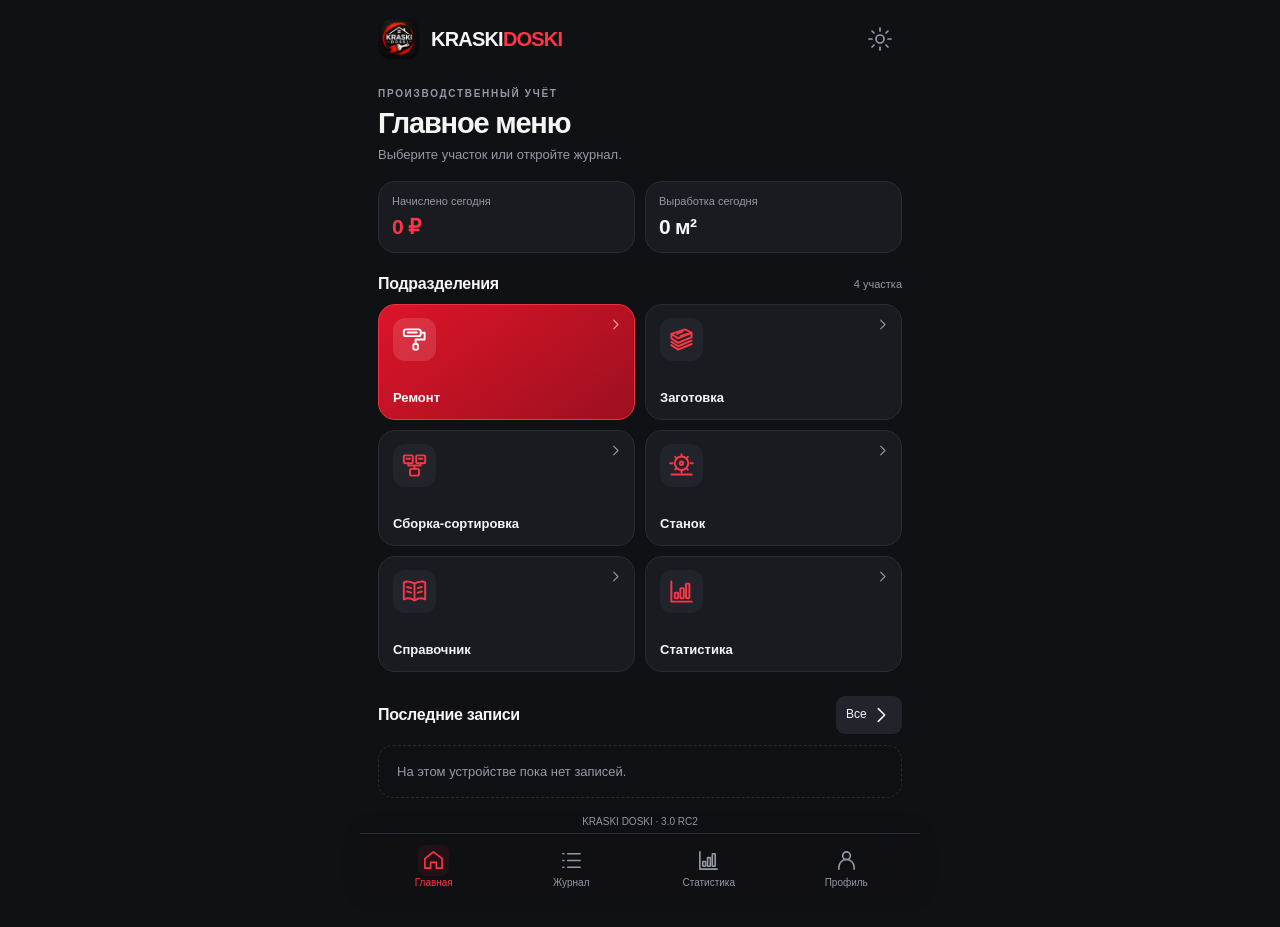
==== commit f86d90fe: "RC2: remove theme toggle frame and center icon" ====
--- a/kd2-design/index.html
+++ b/kd2-design/index.html
@@ -1,4 +1,4 @@
-<!doctype html><html lang="ru"><head><meta charset="utf-8"><meta name="viewport" content="width=device-width,initial-scale=1,viewport-fit=cover"><meta name="theme-color" content="#101012"><meta name="apple-mobile-web-app-capable" content="yes"><meta name="apple-mobile-web-app-title" content="KRASKI DOSKI"><meta name="mobile-web-app-capable" content="yes"><meta name="apple-mobile-web-app-status-bar-style" content="default"><link rel="apple-touch-icon" sizes="180x180" href="https://origame1987.github.io/-/kd2-apple-icon.png"><link rel="icon" type="image/png" href="https://origame1987.github.io/-/kd2-icon-192.png"><title>KRASKI DOSKI 3.0 RC1</title><style>
+<!doctype html><html lang="ru"><head><meta charset="utf-8"><meta name="viewport" content="width=device-width,initial-scale=1,viewport-fit=cover"><meta name="theme-color" content="#101012"><meta name="apple-mobile-web-app-capable" content="yes"><meta name="apple-mobile-web-app-title" content="KRASKI DOSKI"><meta name="mobile-web-app-capable" content="yes"><meta name="apple-mobile-web-app-status-bar-style" content="default"><link rel="apple-touch-icon" sizes="180x180" href="https://origame1987.github.io/-/kd2-apple-icon.png"><link rel="icon" type="image/png" href="https://origame1987.github.io/-/kd2-icon-192.png"><title>KRASKI DOSKI 3.0 RC2</title><style>
 :root{font:15px -apple-system,BlinkMacSystemFont,'Segoe UI',sans-serif;color-scheme:dark;--bg:#101012;--card:#1c1c1f;--line:#323236;--fg:#f5f5f6;--mut:#9b9ba4;--red:#ff2938;--soft:#242429}*{box-sizing:border-box}body{margin:0;background:var(--bg);color:var(--fg)}body.light{color-scheme:light;--bg:#f3f3f5;--card:#fff;--line:#e2e2e6;--fg:#17171b;--mut:#676772;--soft:#eaeaf0;--red:#d80c20}main{max-width:560px;margin:auto;padding:calc(12px + env(safe-area-inset-top)) 16px calc(100px + env(safe-area-inset-bottom))}header{display:flex;align-items:center;gap:8px;margin-bottom:24px}header img{width:34px;height:34px;border-radius:8px}header b{font-size:19px;letter-spacing:-.7px}em{font-style:normal;color:var(--red)}header button{margin-left:auto}h1{font-size:25px;letter-spacing:-.8px;margin:0 0 6px}h2{font-size:17px;margin:20px 0 10px}p{color:var(--mut);margin:5px 0 14px;font-size:13px;line-height:1.4}button,input,select,textarea{font:inherit;color:var(--fg)}button{cursor:pointer;border:0;background:var(--soft);border-radius:9px;padding:11px}button:active{opacity:.75}svg{width:22px;height:22px;vertical-align:middle;flex:none}button svg{pointer-events:none}.tiles{display:grid;grid-template-columns:1fr 1fr;gap:9px;margin:18px 0}.tile{height:112px;display:flex;flex-direction:column;justify-content:center;align-items:center;gap:12px;background:linear-gradient(135deg,var(--soft),var(--card));border:1px solid var(--line);font-weight:650;font-size:14px;line-height:1.15}.tile svg{width:36px;height:36px}.tile:first-child{background:linear-gradient(140deg,#ef1725,#a70916);border-color:#e92c38;color:white}.card{border:1px solid var(--line);background:var(--card);border-radius:12px;padding:12px;margin:9px 0}.row{display:flex;align-items:center;gap:9px;min-height:43px;border-bottom:1px solid var(--line);padding:5px 0}.row:last-child{border:0}.row>svg{color:var(--mut);width:19px;height:19px}.row label{flex:0 1 39%;font-size:12px;color:var(--mut)}.row input,.row select,.row textarea{flex:1;width:0;min-width:0;max-width:100%;background:transparent;border:0;text-align:right;padding:8px 4px;outline:none;box-sizing:border-box;font-size:14px}.row input[type=date],.row input[type=time]{appearance:none;-webkit-appearance:none;display:block;min-width:0;overflow:hidden}.row select{direction:ltr!important;text-align:left!important;unicode-bidi:isolate;min-width:0;flex:1 1 0;appearance:auto}.row:has(select#size),.row:has(select#rs),.row:has(select#operation){flex-wrap:wrap}.row:has(select#size) select,.row:has(select#rs) select,.row:has(select#operation) select{flex:0 0 100%;width:100%;padding:9px 4px}.ref-table{width:100%;border-collapse:collapse;font-size:14px;direction:ltr}.ref-table th,.ref-table td{padding:11px 3px;border-bottom:1px solid var(--line);text-align:left}.ref-table th{font-size:12px;color:var(--mut)}.ref-table td:last-child,.ref-table th:last-child{text-align:right;white-space:nowrap}.ref-table td:first-child{overflow-wrap:anywhere}.ref-search{width:100%;min-width:0}.ref-version{color:var(--mut);font-size:12px}.row input[type=checkbox]{flex:0 0 22px;width:22px;height:22px}.primary{background:linear-gradient(180deg,#ff2433,#c91020);color:white;font-weight:650;width:100%;min-height:46px;margin:10px 0}.small{font-size:12px;padding:8px 10px}.flex{display:flex;align-items:center;gap:8px}.spread{justify-content:space-between}.muted{color:var(--mut);font-size:12px}.metrics{display:grid;grid-template-columns:1fr 1fr;gap:9px}.metric{min-width:0;background:var(--card);border:1px solid var(--line);border-radius:11px;padding:13px;display:grid;gap:8px}.metric svg{color:var(--red)}.metric strong{font-size:21px;letter-spacing:-.7px;overflow-wrap:anywhere}.nav{position:fixed;bottom:0;left:50%;transform:translateX(-50%);width:min(100%,560px);background:var(--bg);border-top:1px solid var(--line);display:flex;align-items:center;justify-content:space-around;padding:8px 5px calc(8px + env(safe-area-inset-bottom));z-index:5}.nav button{background:none;color:var(--mut);font-size:10px;display:flex;flex-direction:column;align-items:center;gap:4px;padding:4px;min-width:53px}.nav button.active{color:var(--red)}.nav button.plus{background:linear-gradient(#ff303f,#ce0717);color:white;border-radius:50%;min-width:48px;width:48px;height:48px;display:grid;place-items:center}.nav button.plus svg{width:27px;height:27px}.record{display:flex;gap:10px;align-items:center;padding:12px 10px;background:var(--card);border:1px solid var(--line);border-radius:10px;margin:5px 0;cursor:pointer}.record>svg{color:var(--red);width:27px;height:27px}.record .info{flex:1;min-width:0}.record b{font-size:14px}.record small{display:block;color:var(--mut);font-size:11px;margin-top:3px;overflow-wrap:anywhere}.right{text-align:right}.datehead{display:flex;justify-content:space-between;font-size:12px;color:var(--mut);padding:10px 0 3px}.filters{display:flex;gap:5px;overflow:auto;margin:12px 0}.filters button{white-space:nowrap;font-size:12px}.filters .active{background:#d91222;color:white}.search{width:100%;padding:12px;background:var(--card);border:1px solid var(--line);border-radius:10px;margin:8px 0}.bars{height:115px;display:flex;gap:6px;align-items:end;padding:8px 0}.bars div{flex:1;min-width:0;text-align:center;font-size:10px;color:var(--mut)}.bars i{display:block;background:linear-gradient(#ff4350,#b40718);border-radius:4px 4px 0 0;margin:0 2px 5px}.donut{width:112px;height:112px;border-radius:50%;display:grid;place-items:center;flex:none}.donut span{border-radius:50%;width:84px;height:84px;background:var(--card);display:grid;place-items:center;font-weight:700;font-size:13px}dialog{max-width:min(92vw,480px);width:100%;background:var(--card);color:var(--fg);border:1px solid var(--line);border-radius:16px;padding:18px}dialog::backdrop{background:#000a}.hide{display:none!important} @media print{.nav,header,button,.filters,.search{display:none!important}body{background:white;color:black}main{padding:0}.card,.record{background:white;color:black;border-color:#aaa}}
 /* Design preview 01 */
 :root{--bg:#101114;--card:#191b20;--soft:#22242b;--line:#292c33;--red:#ff3545;--mut:#9499a5}
@@ -17,6 +17,9 @@
 .settings-intro h1{font-size:29px;letter-spacing:-1.1px}.settings-section{margin:22px 0}.settings-section>h2{font-size:16px;margin:0 0 10px}.settings-panel{border-radius:17px;padding:12px}.settings-actions{display:grid;grid-template-columns:1fr 1fr;gap:9px}.settings-action{display:flex;align-items:center;gap:9px;text-align:left;background:var(--card);border:1px solid var(--line);border-radius:14px;padding:13px;min-height:64px;font-size:13px;font-weight:650}.settings-action svg{color:var(--red)}.theme-picker{display:grid;grid-template-columns:1fr 1fr;gap:9px}.theme-option{border:1px solid var(--line);border-radius:12px;padding:12px;display:flex;align-items:center;gap:8px;font-size:13px}.theme-option.active{border-color:var(--red);color:var(--red)}.theme-option svg:last-child{margin-left:auto;width:16px}.worker-row{display:flex;align-items:center;gap:10px;padding:11px 0;border-bottom:1px solid var(--line)}.worker-avatar{width:34px;height:34px;border-radius:12px;background:var(--soft);display:grid;place-items:center;color:var(--red);font-size:13px;font-weight:700;flex:none}.worker-meta{flex:1;min-width:0}.worker-meta b{font-size:14px;overflow-wrap:anywhere}.worker-meta small{display:block;color:var(--mut);margin-top:3px;font-size:11px}.worker-row button{font-size:11px;white-space:nowrap}.worker-row.inactive .worker-avatar{color:var(--mut)}.settings-panel details{margin-top:10px}.settings-panel summary,.rate-group summary{cursor:pointer;font-size:13px;font-weight:650;list-style:none;display:flex;align-items:center;gap:9px}.settings-panel summary::-webkit-details-marker,.rate-group summary::-webkit-details-marker{display:none}.settings-panel summary svg,.rate-group summary svg{color:var(--red)}.settings-panel .row input,.settings-panel .row select,.rate-group .row input{font-size:16px;min-width:0}.rate-group{border-radius:15px;padding:13px}.rate-group summary>span{flex:1}.rate-group[open] summary{margin-bottom:10px}.rate-group[open] summary>svg:last-child{transform:rotate(90deg)}.rate-group .row label{flex:1;font-size:13px}.rate-group .row input{flex:0 1 74px;width:74px;background:var(--soft);border-radius:8px;padding:9px}.rate-unit{color:var(--mut);font-size:11px;white-space:nowrap}.backup-action{display:flex;align-items:center;gap:10px;width:100%;text-align:left;padding:12px 0;border-bottom:1px solid var(--line);background:none;border-radius:0}.backup-action:last-child{border:0}.backup-action>svg{color:var(--red)}.backup-action>span{flex:1}.backup-action b{display:block;font-size:13px}.backup-action small{display:block;font-size:11px;color:var(--mut);margin-top:4px}.restore-picker{display:block;padding:12px 0;border-bottom:1px solid var(--line)}.restore-picker input{max-width:100%;font-size:12px;margin-top:10px}.settings-notice{border:1px solid var(--line);border-radius:13px;padding:12px;color:var(--mut);font-size:12px;line-height:1.5}.settings-version{text-align:center;color:var(--mut);font-size:11px;margin:22px 0}
 /* RC1 mobile polish */ 
 button:focus-visible,input:focus-visible,select:focus-visible,summary:focus-visible{outline:2px solid var(--red);outline-offset:2px}header button:focus-visible{outline-offset:3px}.row input[type=date],.row input[type=time]{min-width:0;max-width:100%;width:0;flex:1 1 0}.row input::-webkit-date-and-time-value{min-width:0;text-align:right}button,summary{-webkit-tap-highlight-color:transparent}.shift-value{min-width:0;max-width:38%;overflow-wrap:anywhere}.ref-size{white-space:normal;overflow-wrap:anywhere}.theme-option{min-width:0}.analytics-tabs button{min-height:40px}.nav button{min-height:44px}body.light .tile:first-child{color:white}body.light .analytics-hero{color:white}body.light .shift-icon{background:#fce9ec}@media(prefers-reduced-motion:reduce){*,*::before,*::after{animation:none!important;transition:none!important;scroll-behavior:auto!important}}
+
+/* RC2: borderless theme toggle */
+header button#theme{display:grid;place-items:center;flex:0 0 44px;width:44px;height:44px;margin-left:auto;padding:0;border:0;border-radius:0;background:transparent;box-shadow:none;color:var(--mut)}header button#theme svg{display:block;width:24px;height:24px;margin:0;vertical-align:initial}header button#theme:active{color:var(--red)}
 </style></head><body><main><header><img src="[data-uri]" alt=""><b>KRASKI<em>DOSKI</em></b><button id="theme" aria-label="Тема"></button></header><section id="screen"></section></main><nav class="nav" id="nav"></nav><dialog id="modal"></dialog><script>
 const DS=[{"id": "remont", "title": "Ремонт", "key": "kraski_doski_remont_v2", "withBad": true, "operations": [{"name": "Строганая доска", "rate": 33}, {"name": "Поднятый ворс", "rate": 43}, {"name": "Шпаклёвка", "rate": 33}]}, {"id": "zagotovka", "title": "Заготовка", "key": "kraski_doski_zagotovka_v2", "withBad": true, "operations": [{"name": "Заготовка", "rate": 15}]}, {"id": "sortirovka", "title": "Сборка-сортировка", "key": "kraski_doski_sortirovka_v2", "withBad": false, "operations": [{"name": "Сборка", "rate": 2.5}, {"name": "Сортировка", "rate": 2}]}, {"id": "stanok", "title": "Станок", "key": "kraski_doski_stanok_v1", "withBad": false, "operations": [{"name": "Строганая доска", "rate": 4}, {"name": "Промежутка", "rate": 3}, {"name": "Поднятый ворс", "rate": 3}]}];const sizeSet=['20×95×6000','20×120×6000','20×145×6000','45×95×6000','45×145×6000','45×195×6000'];
 const PROFILES={
@@ -28,7 +31,7 @@
   'KM2R':['20×95×6000','20×120×6000','20×145×6000'],
   'Вагонка':['15×121×6000'],'Планкен':['20×145×6000']
 };
-const $=id=>document.getElementById(id), esc=x=>String(x??'').replace(/[&<>"']/g,c=>({'&':'&amp;','<':'&lt;','>':'&gt;','"':'&quot;',"'":'&#39;'}[c])), num=x=>{let n=Number(x);return Number.isFinite(n)?n:0}, fmt=x=>num(x).toLocaleString('ru-RU',{maximumFractionDigits:2}), money=x=>fmt(x)+' ₽', today=()=>{let d=new Date;return new Date(d-d.getTimezoneOffset()*60000).toISOString().slice(0,10)}, uid=()=>crypto.randomUUID?.()||Date.now()+'-'+Math.random(), read=(k,d)=>{try{return JSON.parse(localStorage.getItem(k))??d}catch{return d}}, KEY='kraski_doski_design_lab_01', oldcat=()=>read('kraski_doski_catalog_v2',{workers:[],profiles:PROFILES,orders:[],positions:[]});function initial(){return {catalog:oldcat(),apps:Object.fromEntries(DS.map(d=>[d.id,read(d.key,{records:[],operations:d.operations,hourRate:350})])),theme:'dark'}}let state=read(KEY,null)||read('kraski_doski_2_preview',null)||initial(), page='home', dept=DS[0].id, edit=null, draft=null, filter='all', period=30;const paths={moon:'<path d="M20 15A9 9 0 0 1 9 4a9 9 0 1 0 11 11z"/>',search:'<circle cx="10.5" cy="10.5" r="6.5"/><path d="m16 16 5 5"/>',home:'<path d="m3 10 9-7 9 7v10h-6v-6H9v6H3z"/>',list:'<path d="M8 5h13M8 12h13M8 19h13M3 5h1M3 12h1M3 19h1"/>',plus:'<path d="M12 4v16M4 12h16"/>',chart:'<path d="M3 3v18h18"/><rect x="6" y="13" width="3" height="5" rx=".6"/><rect x="11" y="9" width="3" height="9" rx=".6"/><rect x="16" y="5" width="3" height="13" rx=".6"/>',user:'<circle cx="12" cy="7" r="4"/><path d="M4 21v-2a8 8 0 0 1 16 0v2"/>',remont:'<rect x="2.5" y="3" width="15" height="6" rx="2"/><path d="M17.5 6H21v6h-8v4"/><rect x="11" y="16" width="4" height="5" rx="1"/><path d="M6 5.8h8"/>',zagotovka:'<path d="m3 7 12-4 6 3-12 5zM3 7v4l6 4 12-5V6M3 14l6 4 12-5M3 17l6 4 12-5"/><path d="m8 7 5-2m-2 4 6-2"/>',sortirovka:'<rect x="2.5" y="3" width="8" height="7" rx="1"/><rect x="13.5" y="3" width="8" height="7" rx="1"/><rect x="8" y="15" width="8" height="6" rx="1"/><path d="M6.5 10v2h11v-2M12 12v3M5 6h3m8 0h3"/>',stanok:'<circle cx="12" cy="10" r="6"/><circle cx="12" cy="10" r="1.5"/><path d="M12 2v2m0 12v2M4 10H2m20 0h-2M6.3 4.3l1.4 1.4m8.6 8.6 1.4 1.4m0-11.4-1.4 1.4m-8.6 8.6-1.4 1.4M3 20h18"/>',book:'<path d="M12 5C8 2.5 4 3 2.5 4v15c3-1.5 6-1.5 9.5 1 3.5-2.5 6.5-2.5 9.5-1V4C20 3 16 2.5 12 5zm0 0v15M5.5 8l3.5 1m-3.5 3 3.5 1m6-4 3.5-1m-3.5 5 3.5-1"/>',calendar:'<rect x="3" y="5" width="18" height="16" rx="2"/><path d="M3 10h18M7 2v6m10-6v6"/>',check:'<path d="m5 12 4 4L19 6"/>',box:'<path d="m3 7 9-4 9 4v10l-9 4-9-4zm0 0 9 4 9-4m-9 4v10"/>',clock:'<circle cx="12" cy="12" r="9"/><path d="M12 6v6l4 2"/>',money:'<circle cx="12" cy="12" r="9"/><path d="M10 18V6h4a3 3 0 0 1 0 6H8m0 3h7"/>',sun:'<circle cx="12" cy="12" r="4"/><path d="M12 1v3m0 16v3M1 12h3m16 0h3M4 4l2 2m12 12 2 2M20 4l-2 2M6 18l-2 2"/>',chev:'<path d="m9 5 7 7-7 7"/>'};const ico=k=>`<svg viewBox="0 0 24 24" fill="none" stroke="currentColor" stroke-width="1.7" stroke-linecap="round" stroke-linejoin="round">${paths[k]||paths.box}</svg>`;function persist(){try{localStorage.setItem(KEY,JSON.stringify(state));return true}catch(e){alert('Не удалось сохранить данные: '+e.message);return false}}const config=()=>DS.find(d=>d.id===dept), app=()=>state.apps[dept], all=()=>DS.flatMap(d=>(state.apps[d.id]?.records||[]).map(r=>({...r,department:d.id}))), name=id=>DS.find(d=>d.id===id)?.title||id, total=(a,k)=>a.reduce((s,r)=>s+num(r[k]),0);function go(p){page=p;render();window.scrollTo(0,0)}function start(id,r=null,copy=false){dept=id;edit=copy?null:r?.id||null;draft=r?{...r,date:copy?today():r.date}: {date:today(),workerId:app().lastWorkerId||'',mode:'piece',operation:app().operations[0]?.name,qty:'',bad:0,profile:Object.keys(state.catalog.profiles)[0]};go('entry')}function opts(a,v){return a.map(x=>{let [k,t]=Array.isArray(x)?x:[x,x];return `<option value="${esc(k)}" ${String(k)===String(v)?'selected':''}>${esc(t)}</option>`}).join('')}function sel(id,a,v){return `<select id="${id}">${opts(a,v)}</select>`}function inp(id,v='',type='text'){return `<input id="${id}" type="${type}" value="${esc(v)}" ${type==='number'?'min="0" step="any" inputmode="decimal"':''}>`}function row(label,field,k='box'){return `<div class="row">${ico(k)}<label>${label}</label>${field}</div>`}function metric(t,v,k){return `<div class="metric">${ico(k)}<span class="muted">${t}</span><strong>${v}</strong></div>`}function rec(r){return `<div class="record" onclick="openRecord('${esc(r.department)}','${esc(r.id)}')">${ico(r.department)}<div class="info"><b>${esc(name(r.department))}</b><small>${esc(r.operation)} · ${esc(r.order||'—')} / ${esc(r.position||'—')}</small><small>${esc(r.worker||'')} · ${esc(r.profile||'')} ${esc(r.size||'')}</small></div><div class="right"><b>${r.mode==='hour'?fmt(r.hours)+' ч':fmt(r.area)+' м²'}</b><small style="color:var(--red)">${money(r.pay)}</small></div>${ico('chev')}</div>`}function render(){document.body.classList.toggle('light',state.theme==='light');$('theme').innerHTML=ico('sun');$('nav').innerHTML=[['home','Главная','home'],['journal','Журнал','list'],['stats','Статистика','chart'],['settings','Профиль','user']].map(([p,t,k])=>`<button class="${p===page?'active':''} ${p==='entry'?'plus':''}" onclick="${p==='entry'?"start(dept)":`go('${p}')`}">${ico(k)}${t}</button>`).join('');let a=all(),s=$('screen');if(page==='home'){let daily=a.filter(r=>r.date===today()),tile=(k,t,action)=>`<button class="tile" onclick="${action}"><span class="tile-icon">${ico(k)}</span><span class="tile-arrow">${ico('chev')}</span><span class="tile-name">${esc(t)}</span></button>`;s.innerHTML=`<div class="home-intro"><div class="eyebrow">ПРОИЗВОДСТВЕННЫЙ УЧЁТ</div><h1>Главное меню</h1><p>Выберите участок или откройте журнал.</p></div><div class="home-kpis"><div class="home-kpi"><span>Начислено сегодня</span><strong>${money(total(daily,'pay'))}</strong></div><div class="home-kpi"><span>Выработка сегодня</span><strong>${fmt(total(daily,'area'))} м²</strong></div></div><div class="home-section"><h2>Подразделения</h2><small>4 участка</small></div><div class="tiles">${DS.map(d=>tile(d.id,d.title,`start('${d.id}')`)).join('')}${tile('book','Справочник',`go('ref')`)}${tile('chart','Статистика',`go('stats')`)}</div><div class="home-section"><h2>Последние записи</h2><button class="small" onclick="go('journal')">Все ${ico('chev')}</button></div>${a.sort((x,y)=>String(y.updatedAt||y.date).localeCompare(String(x.updatedAt||x.date))).slice(0,3).map(rec).join('')||'<div class="home-empty">На этом устройстве пока нет записей.</div>'}<div class="preview-label">KRASKI DOSKI · 3.0 RC1</div>`}else if(page==='entry')entry();else if(page==='journal'||page==='orders'||page==='report')journal();else if(page==='stats')stats();else if(page==='settings')settings();else reference()}
+const $=id=>document.getElementById(id), esc=x=>String(x??'').replace(/[&<>"']/g,c=>({'&':'&amp;','<':'&lt;','>':'&gt;','"':'&quot;',"'":'&#39;'}[c])), num=x=>{let n=Number(x);return Number.isFinite(n)?n:0}, fmt=x=>num(x).toLocaleString('ru-RU',{maximumFractionDigits:2}), money=x=>fmt(x)+' ₽', today=()=>{let d=new Date;return new Date(d-d.getTimezoneOffset()*60000).toISOString().slice(0,10)}, uid=()=>crypto.randomUUID?.()||Date.now()+'-'+Math.random(), read=(k,d)=>{try{return JSON.parse(localStorage.getItem(k))??d}catch{return d}}, KEY='kraski_doski_design_lab_01', oldcat=()=>read('kraski_doski_catalog_v2',{workers:[],profiles:PROFILES,orders:[],positions:[]});function initial(){return {catalog:oldcat(),apps:Object.fromEntries(DS.map(d=>[d.id,read(d.key,{records:[],operations:d.operations,hourRate:350})])),theme:'dark'}}let state=read(KEY,null)||read('kraski_doski_2_preview',null)||initial(), page='home', dept=DS[0].id, edit=null, draft=null, filter='all', period=30;const paths={moon:'<path d="M20 15A9 9 0 0 1 9 4a9 9 0 1 0 11 11z"/>',search:'<circle cx="10.5" cy="10.5" r="6.5"/><path d="m16 16 5 5"/>',home:'<path d="m3 10 9-7 9 7v10h-6v-6H9v6H3z"/>',list:'<path d="M8 5h13M8 12h13M8 19h13M3 5h1M3 12h1M3 19h1"/>',plus:'<path d="M12 4v16M4 12h16"/>',chart:'<path d="M3 3v18h18"/><rect x="6" y="13" width="3" height="5" rx=".6"/><rect x="11" y="9" width="3" height="9" rx=".6"/><rect x="16" y="5" width="3" height="13" rx=".6"/>',user:'<circle cx="12" cy="7" r="4"/><path d="M4 21v-2a8 8 0 0 1 16 0v2"/>',remont:'<rect x="2.5" y="3" width="15" height="6" rx="2"/><path d="M17.5 6H21v6h-8v4"/><rect x="11" y="16" width="4" height="5" rx="1"/><path d="M6 5.8h8"/>',zagotovka:'<path d="m3 7 12-4 6 3-12 5zM3 7v4l6 4 12-5V6M3 14l6 4 12-5M3 17l6 4 12-5"/><path d="m8 7 5-2m-2 4 6-2"/>',sortirovka:'<rect x="2.5" y="3" width="8" height="7" rx="1"/><rect x="13.5" y="3" width="8" height="7" rx="1"/><rect x="8" y="15" width="8" height="6" rx="1"/><path d="M6.5 10v2h11v-2M12 12v3M5 6h3m8 0h3"/>',stanok:'<circle cx="12" cy="10" r="6"/><circle cx="12" cy="10" r="1.5"/><path d="M12 2v2m0 12v2M4 10H2m20 0h-2M6.3 4.3l1.4 1.4m8.6 8.6 1.4 1.4m0-11.4-1.4 1.4m-8.6 8.6-1.4 1.4M3 20h18"/>',book:'<path d="M12 5C8 2.5 4 3 2.5 4v15c3-1.5 6-1.5 9.5 1 3.5-2.5 6.5-2.5 9.5-1V4C20 3 16 2.5 12 5zm0 0v15M5.5 8l3.5 1m-3.5 3 3.5 1m6-4 3.5-1m-3.5 5 3.5-1"/>',calendar:'<rect x="3" y="5" width="18" height="16" rx="2"/><path d="M3 10h18M7 2v6m10-6v6"/>',check:'<path d="m5 12 4 4L19 6"/>',box:'<path d="m3 7 9-4 9 4v10l-9 4-9-4zm0 0 9 4 9-4m-9 4v10"/>',clock:'<circle cx="12" cy="12" r="9"/><path d="M12 6v6l4 2"/>',money:'<circle cx="12" cy="12" r="9"/><path d="M10 18V6h4a3 3 0 0 1 0 6H8m0 3h7"/>',sun:'<circle cx="12" cy="12" r="4"/><path d="M12 1v3m0 16v3M1 12h3m16 0h3M4 4l2 2m12 12 2 2M20 4l-2 2M6 18l-2 2"/>',chev:'<path d="m9 5 7 7-7 7"/>'};const ico=k=>`<svg viewBox="0 0 24 24" fill="none" stroke="currentColor" stroke-width="1.7" stroke-linecap="round" stroke-linejoin="round">${paths[k]||paths.box}</svg>`;function persist(){try{localStorage.setItem(KEY,JSON.stringify(state));return true}catch(e){alert('Не удалось сохранить данные: '+e.message);return false}}const config=()=>DS.find(d=>d.id===dept), app=()=>state.apps[dept], all=()=>DS.flatMap(d=>(state.apps[d.id]?.records||[]).map(r=>({...r,department:d.id}))), name=id=>DS.find(d=>d.id===id)?.title||id, total=(a,k)=>a.reduce((s,r)=>s+num(r[k]),0);function go(p){page=p;render();window.scrollTo(0,0)}function start(id,r=null,copy=false){dept=id;edit=copy?null:r?.id||null;draft=r?{...r,date:copy?today():r.date}: {date:today(),workerId:app().lastWorkerId||'',mode:'piece',operation:app().operations[0]?.name,qty:'',bad:0,profile:Object.keys(state.catalog.profiles)[0]};go('entry')}function opts(a,v){return a.map(x=>{let [k,t]=Array.isArray(x)?x:[x,x];return `<option value="${esc(k)}" ${String(k)===String(v)?'selected':''}>${esc(t)}</option>`}).join('')}function sel(id,a,v){return `<select id="${id}">${opts(a,v)}</select>`}function inp(id,v='',type='text'){return `<input id="${id}" type="${type}" value="${esc(v)}" ${type==='number'?'min="0" step="any" inputmode="decimal"':''}>`}function row(label,field,k='box'){return `<div class="row">${ico(k)}<label>${label}</label>${field}</div>`}function metric(t,v,k){return `<div class="metric">${ico(k)}<span class="muted">${t}</span><strong>${v}</strong></div>`}function rec(r){return `<div class="record" onclick="openRecord('${esc(r.department)}','${esc(r.id)}')">${ico(r.department)}<div class="info"><b>${esc(name(r.department))}</b><small>${esc(r.operation)} · ${esc(r.order||'—')} / ${esc(r.position||'—')}</small><small>${esc(r.worker||'')} · ${esc(r.profile||'')} ${esc(r.size||'')}</small></div><div class="right"><b>${r.mode==='hour'?fmt(r.hours)+' ч':fmt(r.area)+' м²'}</b><small style="color:var(--red)">${money(r.pay)}</small></div>${ico('chev')}</div>`}function render(){document.body.classList.toggle('light',state.theme==='light');$('theme').innerHTML=ico('sun');$('nav').innerHTML=[['home','Главная','home'],['journal','Журнал','list'],['stats','Статистика','chart'],['settings','Профиль','user']].map(([p,t,k])=>`<button class="${p===page?'active':''} ${p==='entry'?'plus':''}" onclick="${p==='entry'?"start(dept)":`go('${p}')`}">${ico(k)}${t}</button>`).join('');let a=all(),s=$('screen');if(page==='home'){let daily=a.filter(r=>r.date===today()),tile=(k,t,action)=>`<button class="tile" onclick="${action}"><span class="tile-icon">${ico(k)}</span><span class="tile-arrow">${ico('chev')}</span><span class="tile-name">${esc(t)}</span></button>`;s.innerHTML=`<div class="home-intro"><div class="eyebrow">ПРОИЗВОДСТВЕННЫЙ УЧЁТ</div><h1>Главное меню</h1><p>Выберите участок или откройте журнал.</p></div><div class="home-kpis"><div class="home-kpi"><span>Начислено сегодня</span><strong>${money(total(daily,'pay'))}</strong></div><div class="home-kpi"><span>Выработка сегодня</span><strong>${fmt(total(daily,'area'))} м²</strong></div></div><div class="home-section"><h2>Подразделения</h2><small>4 участка</small></div><div class="tiles">${DS.map(d=>tile(d.id,d.title,`start('${d.id}')`)).join('')}${tile('book','Справочник',`go('ref')`)}${tile('chart','Статистика',`go('stats')`)}</div><div class="home-section"><h2>Последние записи</h2><button class="small" onclick="go('journal')">Все ${ico('chev')}</button></div>${a.sort((x,y)=>String(y.updatedAt||y.date).localeCompare(String(x.updatedAt||x.date))).slice(0,3).map(rec).join('')||'<div class="home-empty">На этом устройстве пока нет записей.</div>'}<div class="preview-label">KRASKI DOSKI · 3.0 RC2</div>`}else if(page==='entry')entry();else if(page==='journal'||page==='orders'||page==='report')journal();else if(page==='stats')stats();else if(page==='settings')settings();else reference()}
 function entry(){let d=draft||{},c=config(),a=app(),profiles=state.catalog.profiles,pr=d.profile||Object.keys(profiles)[0],sorting=d.sorting||{};let fields=[['sortNumber','№ сортировки'],['sortArea','Площадь сортировки'],['orderQty','Количество в заказе'],['orderGrade','Сорт'],['orderArea','Площадь заказа'],['whABC','ABC'],['whAB','AB'],['whCover','AB (укрывная)'],['whD','D'],['sortNote','Примечание']];$('screen').innerHTML=`<div class="entry-form"><div class="entry-heading"><span class="entry-mark">${ico(dept)}</span><div><h1>${edit?'Редактирование':'Новая запись'}</h1><p>${esc(c.title)}</p></div><button class="small" onclick="repeat()">Повторить</button></div><div class="entry-caption">ОСНОВНЫЕ ДАННЫЕ</div><div class="card">${row('Участок',sel('dep',DS.map(x=>[x.id,x.title]),dept))}${row('Дата работы',inp('date',d.date||today(),'date'),'calendar')}${row('Сотрудник',sel('worker',[['','Выберите'],...state.catalog.workers.filter(w=>w.active!==false||w.id===d.workerId).map(w=>[w.id,w.name])],d.workerId),'user')}${row('Заказ',inp('order',d.order),'list')}${row('Позиция',inp('position',d.position))}${dept==='stanok'?row('Время',inp('machineTime',d.machineTime,'time'),'clock'):''}${row('Начисление',sel('mode',[['piece','Сдельная'],['hour','Почасовая']],d.mode),'money')}</div><div class="card" id="piece"><div class="entry-caption" style="margin:10px 0 4px">ПРОИЗВОДСТВЕННОЕ ЗАДАНИЕ</div>${row('Вид работы',sel('operation',a.operations.map(o=>[o.name,o.name+' · '+fmt(o.rate)+' ₽']),d.operation))}${row('Профиль',sel('profile',Object.keys(profiles),pr))}${row('Размер',sel('size',profiles[pr]||[],d.size))}${row('Количество',inp('qty',d.qty,'number'))}${c.withBad?row('Брак',inp('bad',d.bad||0,'number')):''}${row('Площадь вручную',`<input id="manual" type="checkbox" ${d.manual?'checked':''}>`)}<div id="manualrow">${row('Площадь, м²',inp('manualArea',d.manual?d.area:'','number'))}</div><div id="sorting">${dept==='sortirovka'?fields.map(([k,t])=>row(t,inp(k,sorting[k],['sortArea','orderQty','orderArea','whABC','whAB','whCover','whD'].includes(k)?'number':'text'))).join(''):''}</div></div><div class="card" id="hour"><div class="entry-caption" style="margin:10px 0 4px">ПОЧАСОВАЯ РАБОТА</div>${row('Часы',inp('hours',d.hours,'number'),'clock')}${row('Описание',inp('description',d.description))}</div><div class="metrics" id="result"></div><button class="primary entry-save" onclick="save()">${ico('check')} Сохранить запись</button><p class="entry-hint">Данные сохраняются на этом устройстве</p></div>`; $('dep').onchange=()=>start($('dep').value);$('profile').onchange=()=>{$('size').innerHTML=opts(profiles[$('profile').value]||[]);calc()};$('screen').oninput=calc;$('screen').onchange=calc;calc()}
 function calc(){if(page!=='entry'||!$('mode'))return;let hour=$('mode').value==='hour',qty=num($('qty').value),bad=num($('bad')?.value),p=$('profile').value,s=$('size').value,[t,w,l]=(s.match(/\d+/g)||[]).map(Number),width=areaPerBoard(p,s),area=$('manual').checked?num($('manualArea').value):width*Math.max(0,qty-bad),hours=num($('hours').value),op=hour?'Почасовая работа':$('operation').value,rate=edit&&draft.operation===op&&Number.isFinite(+draft.rate)?+draft.rate:hour?num(app().hourRate):num(app().operations.find(o=>o.name===op)?.rate),pay=Math.round((hour?hours:area)*rate*100)/100;$('piece').classList.toggle('hide',hour);$('hour').classList.toggle('hide',!hour);$('manualrow').classList.toggle('hide',!$('manual').checked);$('sorting').classList.toggle('hide',op!=='Сортировка');$('result').innerHTML=metric('Выработка',hour?fmt(hours)+' ч':fmt(area)+' м²','chart')+metric('Заработок',`<em>${money(pay)}</em>`,'money');return {mode:hour?'hour':'piece',operation:op,qty:hour?0:qty,bad:hour?0:bad,profile:hour?'':p,size:hour?'':s,area:hour?0:area,hours:hour?hours:0,rate,pay,manual:!hour&&$('manual').checked}}
 function save(){let r=calc(),w=state.catalog.workers.find(w=>w.id===$('worker').value),date=$('date').value;if(!w||!date||r.rate<0|| (r.mode==='piece'&&(!Number.isInteger(r.qty)||r.qty<=0||!Number.isInteger(r.bad)||r.bad<0||r.bad>r.qty||!r.area||r.area<0))||(r.mode==='hour'&&r.hours<=0))return alert('Проверьте сотрудника, дату и объём.');Object.assign(r,{id:edit||uid(),department:dept,date,workerId:w.id,worker:w.name,order:$('order').value.trim(),position:$('position').value.trim(),description:r.mode==='hour'?$('description').value:'',updatedAt:new Date().toISOString()});if($('machineTime'))r.machineTime=$('machineTime').value;if(r.operation==='Сортировка'){r.sorting={};for(let k of ['sortNumber','sortArea','orderQty','orderGrade','orderArea','whABC','whAB','whCover','whD','sortNote']){let e=$(k);if(e.type==='number'&&e.value!==''&&(+e.value<0||!Number.isFinite(+e.value)))return alert('Проверьте поля сортировки');r.sorting[k]=e.type==='number'&&e.value!==''?+e.value:e.value}}if(date>today()&&!confirm('Дата в будущем. Продолжить?'))return;if(app().records.some(x=>x.id!==edit&&['date','workerId','order','position','operation','qty','area','hours'].every(k=>String(x[k]??'')===String(r[k]??'')))&&!confirm('Похожая запись уже существует. Сохранить?'))return;let old=app().records.slice();if(edit)app().records=old.map(x=>x.id===edit?r:x);else app().records.unshift(r);app().lastWorkerId=w.id;if(!persist()){app().records=old;return}edit=null;go('journal')}
@@ -41,7 +44,7 @@
 function stats(){let end=today(),localDate=d=>d.getFullYear()+'-'+String(d.getMonth()+1).padStart(2,'0')+'-'+String(d.getDate()).padStart(2,'0'),cut=new Date(end+'T12:00:00');cut.setDate(cut.getDate()-Math.max(1,period)+1);let from=period===0?'':localDate(cut),a=all().filter(r=>(!from||r.date>=from)&&r.date<=end),sum=total(a,'area'),pay=total(a,'pay'),hours=total(a,'hours'),colors=['#ff3545','#ff8c5a','#6c9ce9','#a38ce3'],areas=DS.map(d=>total(a.filter(r=>r.department===d.id),'area')),earn=DS.map(d=>total(a.filter(r=>r.department===d.id),'pay')),n=0,stops=areas.map((v,i)=>{let x=n;n+=sum?v/sum*100:0;return colors[i]+' '+x+'% '+n+'%'}),first=from||(a.length?a.map(r=>r.date).sort()[0]:end),start=new Date(first+'T12:00:00'),finish=new Date(end+'T12:00:00'),span=Math.max(1,Math.round((finish-start)/86400000)+1),count=Math.min(span,30),bins=Array.from({length:count},(_,i)=>{let x=new Date(start),y=new Date(start);x.setDate(x.getDate()+Math.floor(i*span/count));y.setDate(y.getDate()+Math.floor((i+1)*span/count)-1);return {from:localDate(x),to:localDate(y)}}),vals=bins.map(b=>total(a.filter(r=>r.date>=b.from&&r.date<=b.to),'pay')),max=Math.max(1,...vals),pts=vals.map((v,i)=>[count===1?160:12+i*296/(count-1),116-v/max*96]),line=pts.map(p=>p.join(',')).join(' '),fill=pts.length>1?'12,116 '+line+' 308,116':'',activeDays=new Set(a.map(r=>r.date)).size,labels=[0,Math.floor((count-1)/2),count-1].filter((x,i,ar)=>ar.indexOf(x)===i),top=Math.max(0,...vals),label=period===1?'Сегодня':period===7?'Последние 7 дней':period===30?'Последние 30 дней':'Весь период';$('screen').innerHTML=`<div class="analytics-title"><div class="eyebrow">ПРОИЗВОДСТВЕННАЯ АНАЛИТИКА</div><h1>Статистика</h1><p>Начисления и выработка всех участков.</p></div><div class="analytics-tabs">${[[1,'Сегодня'],[7,'7 дней'],[30,'30 дней'],[0,'Всё']].map(([k,t])=>`<button class="${k===period?'active':''}" onclick="period=${k};stats()">${t}</button>`).join('')}</div><div class="analytics-hero"><small>Заработок · ${label}</small><h2>${money(pay)}</h2><div class="hero-bottom"><div><small>Выработка</small><b>${fmt(sum)} м²</b></div><div><small>Среднее за рабочий день</small><b>${money(activeDays?pay/activeDays:0)}</b></div></div></div><div class="metrics analytics-metrics">${metric('Записей',a.length,'list')}${metric('Почасовая работа',fmt(hours)+' ч','clock')}</div><div class="card analytics-card"><div class="chart-head"><div><h2>Динамика заработка</h2><p>${label}${span>30?' · интервалы':''}</p></div><strong>${money(pay)}</strong></div><svg class="analytics-chart" viewBox="0 0 320 150" role="img" aria-label="График начислений"><defs><linearGradient id="kdTrend" x1="0" y1="0" x2="0" y2="1"><stop offset="0%" stop-color="#ff3545" stop-opacity=".38"/><stop offset="100%" stop-color="#ff3545" stop-opacity="0"/></linearGradient></defs>${[20,52,84,116].map(y=>`<line class="guide" x1="12" x2="308" y1="${y}" y2="${y}"/>`).join('')}${fill?`<polygon points="${fill}" fill="url(#kdTrend)"/>`:''}<polyline class="trend" points="${line}"/>${pts.map((p,i)=>`<circle class="dot" cx="${p[0]}" cy="${p[1]}" r="${count>12?2:3}"><title>${bins[i].from}${bins[i].from!==bins[i].to?' — '+bins[i].to:''}: ${money(vals[i])}</title></circle>`).join('')}${labels.map(i=>`<text x="${pts[i][0]}" y="140" text-anchor="${count===1?'middle':i===0?'start':i===count-1?'end':'middle'}">${bins[i].from.slice(5).split('-').reverse().join('.')}</text>`).join('')}</svg><div class="chart-summary"><span>Дней с записями: <b>${activeDays}</b></span><span>Макс. ${span>30?'интервал':'день'}: <b>${money(top)}</b></span></div>${a.length?'':'<div class="analytics-empty">Нет записей за выбранный период.</div>'}</div><div class="card analytics-card"><h2>Выработка по участкам</h2><p>Распределение площади обработки</p><div class="analytics-ring" style="background:${sum?'conic-gradient('+stops.join(',')+')':'var(--line)'}"><div class="analytics-ring-inner"><strong>${fmt(sum)}</strong><small>м² всего</small></div></div>${DS.map((d,i)=>`<div class="dept-line"><span class="swatch" style="background:${colors[i]}"></span><div><b>${esc(d.title)}</b><small>${money(earn[i])}</small><div class="dept-progress"><i style="background:${colors[i]};width:${sum?areas[i]/sum*100:0}%"></i></div></div><div class="dept-amount"><b>${fmt(areas[i])} м²</b><small>${sum?fmt(areas[i]/sum*100):0}%</small></div></div>`).join('')}</div><p class="analysis-note">Данные всех сотрудников на этом устройстве.</p>`}
 function download(n,content,type){let url=URL.createObjectURL(new Blob([content],{type})),a=document.createElement('a');a.href=url;a.download=n;a.click();setTimeout(()=>URL.revokeObjectURL(url),1000)}function backup(){download('kraski-doski-3-'+today()+'.json',JSON.stringify({format:'kraski-doski-full-v2',catalog:state.catalog,apps:state.apps,theme:state.theme},null,2),'application/json')}function csv(){let cols=['department','date','worker','order','position','operation','profile','size','qty','bad','area','hours','rate','pay'];download('report.csv','\ufeff'+[cols.join(';'),...rows().map(r=>cols.map(k=>'"'+String(r[k]??'').replaceAll('"','""')+'"').join(';'))].join('\r\n'),'text/csv')}
 function setDesignTheme(t){state.theme=t;document.body.classList.toggle('light',t==='light');persist();settings()}
-function settings(){$('screen').innerHTML=`<div class="settings-intro"><div class="eyebrow">УПРАВЛЕНИЕ ПРИЛОЖЕНИЕМ</div><h1>Профиль и настройки</h1><p>Сотрудники, тарифы и данные.</p></div><section class="settings-section"><h2>Внешний вид</h2><div class="card settings-panel"><div class="theme-picker">${[['dark','moon','Тёмная'],['light','sun','Светлая']].map(([t,k,n])=>`<button class="theme-option ${(state.theme==='light'?'light':'dark')===t?'active':''}" onclick="setDesignTheme('${t}')">${ico(k)}${n}${(state.theme==='light'?'light':'dark')===t?ico('check'):''}</button>`).join('')}</div></div></section><section class="settings-section"><h2>Документы</h2><div class="settings-actions"><button class="settings-action" onclick="go('orders')">${ico('box')}История заказов</button><button class="settings-action" onclick="go('report')">${ico('list')}Отчёты и печать</button></div></section><section class="settings-section"><h2>Сотрудники · ${state.catalog.workers.filter(w=>w.active!==false).length} активных</h2><div class="card settings-panel">${state.catalog.workers.map(w=>`<div class="worker-row ${w.active===false?'inactive':''}"><span class="worker-avatar">${esc(String(w.name||'?').trim().slice(0,2).toUpperCase())}</span><div class="worker-meta"><b>${esc(w.name)}</b><small>${w.active===false?'Отключён':'Активен'}</small></div><button class="small" onclick="toggleWorker('${esc(w.id)}')">${w.active===false?'Включить':'Отключить'}</button></div>`).join('')||'<p>Сотрудников пока нет.</p>'}<details><summary>${ico('plus')} Добавить сотрудника</summary>${row('Имя',inp('wn'))}${row('Участок',sel('wh',DS.map(d=>[d.id,d.title]),dept))}<button class="primary" onclick="addWorker()">Добавить сотрудника</button></details></div></section><section class="settings-section"><h2>Расценки</h2><p>Изменения применяются к новым начислениям.</p>${DS.map(d=>`<details class="card rate-group"><summary>${ico(d.id)}<span>${esc(d.title)}</span>${ico('chev')}</summary>${state.apps[d.id].operations.map((o,i)=>row(esc(o.name),`<input type="number" min="0" step="any" value="${num(o.rate)}" onchange="setRate('${d.id}',${i},this.value)"><span class="rate-unit">₽/м²</span>`)).join('')}${row('Почасовая',`<input type="number" min="0" step="any" value="${num(state.apps[d.id].hourRate)}" onchange="setRate('${d.id}',-1,this.value)"><span class="rate-unit">₽/ч</span>`)}</details>`).join('')}</section><section class="settings-section"><h2>Данные и резервные копии</h2><div class="card settings-panel"><button class="backup-action" onclick="backup()">${ico('box')}<span><b>Скачать резервную копию</b><small>Все участки и настройки · JSON</small></span>${ico('chev')}</button><label class="restore-picker" for="restore"><b>Восстановить из файла</b><small class="muted" style="display:block;margin-top:5px">Заменяет данные тестовой версии после подтверждения.</small><input type="file" id="restore" accept=".json"></label><button class="backup-action" onclick="if(confirm('Заменить тестовые данные копией из старого приложения?')){state=initial();persist();render()}">${ico('list')}<span><b>Повторно скопировать старые данные</b><small>Заменяет текущие тестовые записи</small></span>${ico('chev')}</button></div><div class="settings-notice">Данные находятся в браузере на этом устройстве. Делайте резервные копии перед очисткой браузера или переносом приложения.</div></section><div class="settings-version">KRASKI DOSKI · 3.0 RC1<br>Отдельная тестовая версия</div>`;$('restore').onchange=async e=>{try{let o=JSON.parse(await e.target.files[0].text());if(o.format!=='kraski-doski-full-v2'||!Array.isArray(o.catalog?.workers)||!o.catalog.profiles||!DS.every(d=>Array.isArray(o.apps?.[d.id]?.records)&&Array.isArray(o.apps[d.id].operations)))throw Error('Нужна полная копия четырёх участков');if(confirm('Заменить только тестовые данные?')){let previous=state;state={...state,catalog:o.catalog,apps:o.apps,theme:['light','dark'].includes(o.theme)?o.theme:state.theme};if(!persist())state=previous;render()}}catch(e){alert(e.message)}}}function addWorker(){let n=$('wn').value.trim();if(!n)return;if(state.catalog.workers.some(w=>w.name.toLowerCase()===n.toLowerCase()))return alert('Имя уже существует');state.catalog.workers.push({id:uid(),name:n,home:$('wh').value,active:true});persist();settings()}function toggleWorker(id){let w=state.catalog.workers.find(w=>w.id===id);w.active=w.active===false;persist();settings()}function setRate(d,i,v){if(String(v).trim()===''||!Number.isFinite(+v)||+v<0)return alert('Проверьте ставку');if(i<0)state.apps[d].hourRate=+v;else state.apps[d].operations[i].rate=+v;persist()}
+function settings(){$('screen').innerHTML=`<div class="settings-intro"><div class="eyebrow">УПРАВЛЕНИЕ ПРИЛОЖЕНИЕМ</div><h1>Профиль и настройки</h1><p>Сотрудники, тарифы и данные.</p></div><section class="settings-section"><h2>Внешний вид</h2><div class="card settings-panel"><div class="theme-picker">${[['dark','moon','Тёмная'],['light','sun','Светлая']].map(([t,k,n])=>`<button class="theme-option ${(state.theme==='light'?'light':'dark')===t?'active':''}" onclick="setDesignTheme('${t}')">${ico(k)}${n}${(state.theme==='light'?'light':'dark')===t?ico('check'):''}</button>`).join('')}</div></div></section><section class="settings-section"><h2>Документы</h2><div class="settings-actions"><button class="settings-action" onclick="go('orders')">${ico('box')}История заказов</button><button class="settings-action" onclick="go('report')">${ico('list')}Отчёты и печать</button></div></section><section class="settings-section"><h2>Сотрудники · ${state.catalog.workers.filter(w=>w.active!==false).length} активных</h2><div class="card settings-panel">${state.catalog.workers.map(w=>`<div class="worker-row ${w.active===false?'inactive':''}"><span class="worker-avatar">${esc(String(w.name||'?').trim().slice(0,2).toUpperCase())}</span><div class="worker-meta"><b>${esc(w.name)}</b><small>${w.active===false?'Отключён':'Активен'}</small></div><button class="small" onclick="toggleWorker('${esc(w.id)}')">${w.active===false?'Включить':'Отключить'}</button></div>`).join('')||'<p>Сотрудников пока нет.</p>'}<details><summary>${ico('plus')} Добавить сотрудника</summary>${row('Имя',inp('wn'))}${row('Участок',sel('wh',DS.map(d=>[d.id,d.title]),dept))}<button class="primary" onclick="addWorker()">Добавить сотрудника</button></details></div></section><section class="settings-section"><h2>Расценки</h2><p>Изменения применяются к новым начислениям.</p>${DS.map(d=>`<details class="card rate-group"><summary>${ico(d.id)}<span>${esc(d.title)}</span>${ico('chev')}</summary>${state.apps[d.id].operations.map((o,i)=>row(esc(o.name),`<input type="number" min="0" step="any" value="${num(o.rate)}" onchange="setRate('${d.id}',${i},this.value)"><span class="rate-unit">₽/м²</span>`)).join('')}${row('Почасовая',`<input type="number" min="0" step="any" value="${num(state.apps[d.id].hourRate)}" onchange="setRate('${d.id}',-1,this.value)"><span class="rate-unit">₽/ч</span>`)}</details>`).join('')}</section><section class="settings-section"><h2>Данные и резервные копии</h2><div class="card settings-panel"><button class="backup-action" onclick="backup()">${ico('box')}<span><b>Скачать резервную копию</b><small>Все участки и настройки · JSON</small></span>${ico('chev')}</button><label class="restore-picker" for="restore"><b>Восстановить из файла</b><small class="muted" style="display:block;margin-top:5px">Заменяет данные тестовой версии после подтверждения.</small><input type="file" id="restore" accept=".json"></label><button class="backup-action" onclick="if(confirm('Заменить тестовые данные копией из старого приложения?')){state=initial();persist();render()}">${ico('list')}<span><b>Повторно скопировать старые данные</b><small>Заменяет текущие тестовые записи</small></span>${ico('chev')}</button></div><div class="settings-notice">Данные находятся в браузере на этом устройстве. Делайте резервные копии перед очисткой браузера или переносом приложения.</div></section><div class="settings-version">KRASKI DOSKI · 3.0 RC2<br>Отдельная тестовая версия</div>`;$('restore').onchange=async e=>{try{let o=JSON.parse(await e.target.files[0].text());if(o.format!=='kraski-doski-full-v2'||!Array.isArray(o.catalog?.workers)||!o.catalog.profiles||!DS.every(d=>Array.isArray(o.apps?.[d.id]?.records)&&Array.isArray(o.apps[d.id].operations)))throw Error('Нужна полная копия четырёх участков');if(confirm('Заменить только тестовые данные?')){let previous=state;state={...state,catalog:o.catalog,apps:o.apps,theme:['light','dark'].includes(o.theme)?o.theme:state.theme};if(!persist())state=previous;render()}}catch(e){alert(e.message)}}}function addWorker(){let n=$('wn').value.trim();if(!n)return;if(state.catalog.workers.some(w=>w.name.toLowerCase()===n.toLowerCase()))return alert('Имя уже существует');state.catalog.workers.push({id:uid(),name:n,home:$('wh').value,active:true});persist();settings()}function toggleWorker(id){let w=state.catalog.workers.find(w=>w.id===id);w.active=w.active===false;persist();settings()}function setRate(d,i,v){if(String(v).trim()===''||!Number.isFinite(+v)||+v<0)return alert('Проверьте ставку');if(i<0)state.apps[d].hourRate=+v;else state.apps[d].operations[i].rate=+v;persist()}
 function areaPerBoard(profile,size){let [t,w,l]=(String(size).match(/\d+/g)||[]).map(Number);if(!(t>0&&w>0&&l>0))return 0;let face=profile==='KM4R'&&String(size).includes('4 стороны')?2*(w+t):['KM2R','KM4R'].includes(profile)?w+2*t:w;return face*l/1e6}
 function fmtArea(v){return Number(v||0).toLocaleString('ru-RU',{maximumFractionDigits:4})}
 function reference(){let profiles=state.catalog.profiles, rates=DS.flatMap(d=>(state.apps[d.id].operations||[]).map(o=>[String(o.rate),d.title+' · '+o.name+' — '+fmt(o.rate)+' ₽/м²'])), hrs=DS.map(d=>[String(state.apps[d.id].hourRate??350),d.title+' · '+fmt(state.apps[d.id].hourRate??350)+' ₽/ч']);$('screen').innerHTML=`<div class="ref-intro"><div class="eyebrow">ПРОИЗВОДСТВЕННЫЙ СПРАВОЧНИК</div><h1>Справочник</h1><p>Размеры, квадратура и расценки.</p></div><div class="ref-jumps">${[['calc','chart','Калькулятор площади'],['hour','clock','Почасовая работа'],['sizes','book','Профили и размеры'],['rates','money','Расценки']].map(([id,k,t])=>`<button onclick="document.getElementById('ref-${id}').scrollIntoView({block:'start'})">${ico(k)}<span>${t}</span></button>`).join('')}</div><section id="ref-calc" class="ref-block"><h2>Калькулятор площади</h2><div class="card ref-panel">${row('Профиль',sel('rp',Object.keys(profiles)))}${row('Размер',sel('rs',[]))}${row('Количество',inp('rq',100,'number'))}${row('Площадь вручную',inp('rm','','number'))}${row('Работа и ставка',sel('rr',rates))}<div class="ref-results"><div class="metric"><span class="muted">Общая площадь</span><strong id="ra"></strong></div><div class="metric"><span class="muted">Стоимость работы</span><strong id="rpPay"></strong></div></div><p id="ra1" class="ref-single"></p></div></section><section id="ref-hour" class="ref-block"><h2>Почасовая работа</h2><div class="card ref-panel">${row('Часы',inp('rh',2,'number'))}${row('Ставка',sel('rhr',hrs))}<div class="ref-hour-total"><span class="muted">Стоимость работы</span><strong id="rhp"></strong></div></div></section><section id="ref-sizes" class="ref-block"><h2>Профили и размеры</h2><div class="ref-searchbox">${ico('search')}<input class="search ref-search" id="refSearch" placeholder="Поиск профиля или размера"></div><div id="refList"></div><details class="card ref-panel ref-add"><summary>Добавить профиль / размер</summary>${row('Название',inp('pn'))}${row('Размер, мм',inp('ps'))}<button class="primary" onclick="addSize()">Добавить</button></details></section><section id="ref-rates" class="ref-block"><h2>Расценки по участкам</h2>${DS.map(d=>`<div class="card ref-panel ref-rates"><h2 style="margin:10px 0 4px">${esc(d.title)}</h2>${(state.apps[d.id].operations||[]).map(o=>`<div class="row"><label>${esc(o.name)}</label><strong>${fmt(o.rate)} ₽/м²</strong></div>`).join('')}<div class="row"><label>Почасовая работа</label><strong>${fmt(state.apps[d.id].hourRate??350)} ₽/ч</strong></div></div>`).join('')}</section>`;function list(){let q=$('refSearch').value.toLowerCase().trim();$('refList').innerHTML=Object.entries(profiles).map(([p,s])=>{let a=s.filter(x=>(p+' '+x).toLowerCase().includes(q));return a.length?`<details class="ref-group" ${q||p===Object.keys(profiles)[0]?'open':''}><summary><b>${esc(p)}</b><span class="ref-count">${a.length} размеров</span>${ico('chev')}</summary><table class="ref-table"><thead><tr><th>Размер, мм</th><th>Площадь 1 доски</th></tr></thead><tbody>${a.map(x=>`<tr><td dir="ltr"><span class="ref-size">${esc(x.replace(/\s*-\s*4 стороны/,''))}</span>${['KM2R','KM4R'].includes(p)?`<span class="ref-side">${x.includes('4 стороны')?'4 стороны':'3 стороны'}</span>`:''}</td><td>${fmtArea(areaPerBoard(p,x))} м²</td></tr>`).join('')}</tbody></table></details>`:''}).join('')||'<p>Ничего не найдено</p>'}function calculate(){let p=$('rp').value,s=$('rs').value,one=areaPerBoard(p,s),area=$('rm').value!==''?Math.max(0,num($('rm').value)):one*Math.max(0,Math.floor(num($('rq').value)));$('ra').textContent=fmtArea(area)+' м²';$('rpPay').textContent=money(area*num($('rr').value));$('ra1').textContent='Обработка: '+(p==='KM4R'&&s.includes('4 стороны')?'4 стороны':['KM2R','KM4R'].includes(p)?'3 стороны':'1 сторона')+'. Площадь одной доски: '+fmtArea(one)+' м²';$('rhp').textContent=money(Math.max(0,num($('rh').value))*num($('rhr').value))}$('rp').onchange=()=>{$('rs').innerHTML=opts(profiles[$('rp').value]||[]);$('rm').value='';calculate()};$('rs').onchange=()=>{$('rm').value='';calculate()};for(let id of ['rq','rm','rr','rh','rhr']){$(id).oninput=calculate;$(id).onchange=calculate}$('refSearch').oninput=list;$('rp').onchange();list()}
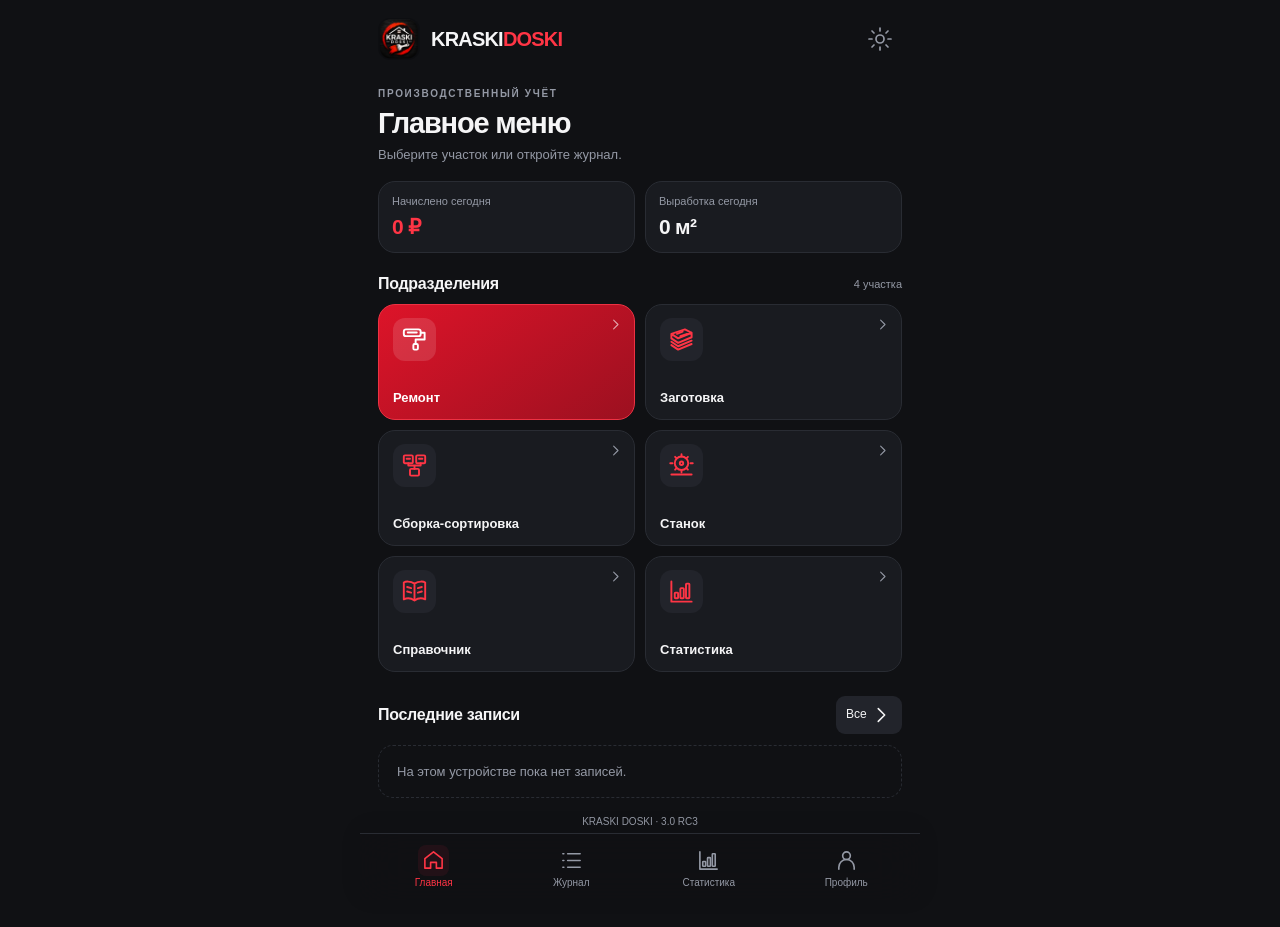
==== commit b02d8775: "RC3: reset native theme button appearance and focus outline" ====
--- a/kd2-design/index.html
+++ b/kd2-design/index.html
@@ -1,4 +1,4 @@
-<!doctype html><html lang="ru"><head><meta charset="utf-8"><meta name="viewport" content="width=device-width,initial-scale=1,viewport-fit=cover"><meta name="theme-color" content="#101012"><meta name="apple-mobile-web-app-capable" content="yes"><meta name="apple-mobile-web-app-title" content="KRASKI DOSKI"><meta name="mobile-web-app-capable" content="yes"><meta name="apple-mobile-web-app-status-bar-style" content="default"><link rel="apple-touch-icon" sizes="180x180" href="https://origame1987.github.io/-/kd2-apple-icon.png"><link rel="icon" type="image/png" href="https://origame1987.github.io/-/kd2-icon-192.png"><title>KRASKI DOSKI 3.0 RC2</title><style>
+<!doctype html><html lang="ru"><head><meta charset="utf-8"><meta name="viewport" content="width=device-width,initial-scale=1,viewport-fit=cover"><meta name="theme-color" content="#101012"><meta name="apple-mobile-web-app-capable" content="yes"><meta name="apple-mobile-web-app-title" content="KRASKI DOSKI"><meta name="mobile-web-app-capable" content="yes"><meta name="apple-mobile-web-app-status-bar-style" content="default"><link rel="apple-touch-icon" sizes="180x180" href="https://origame1987.github.io/-/kd2-apple-icon.png"><link rel="icon" type="image/png" href="https://origame1987.github.io/-/kd2-icon-192.png"><title>KRASKI DOSKI 3.0 RC3</title><style>
 :root{font:15px -apple-system,BlinkMacSystemFont,'Segoe UI',sans-serif;color-scheme:dark;--bg:#101012;--card:#1c1c1f;--line:#323236;--fg:#f5f5f6;--mut:#9b9ba4;--red:#ff2938;--soft:#242429}*{box-sizing:border-box}body{margin:0;background:var(--bg);color:var(--fg)}body.light{color-scheme:light;--bg:#f3f3f5;--card:#fff;--line:#e2e2e6;--fg:#17171b;--mut:#676772;--soft:#eaeaf0;--red:#d80c20}main{max-width:560px;margin:auto;padding:calc(12px + env(safe-area-inset-top)) 16px calc(100px + env(safe-area-inset-bottom))}header{display:flex;align-items:center;gap:8px;margin-bottom:24px}header img{width:34px;height:34px;border-radius:8px}header b{font-size:19px;letter-spacing:-.7px}em{font-style:normal;color:var(--red)}header button{margin-left:auto}h1{font-size:25px;letter-spacing:-.8px;margin:0 0 6px}h2{font-size:17px;margin:20px 0 10px}p{color:var(--mut);margin:5px 0 14px;font-size:13px;line-height:1.4}button,input,select,textarea{font:inherit;color:var(--fg)}button{cursor:pointer;border:0;background:var(--soft);border-radius:9px;padding:11px}button:active{opacity:.75}svg{width:22px;height:22px;vertical-align:middle;flex:none}button svg{pointer-events:none}.tiles{display:grid;grid-template-columns:1fr 1fr;gap:9px;margin:18px 0}.tile{height:112px;display:flex;flex-direction:column;justify-content:center;align-items:center;gap:12px;background:linear-gradient(135deg,var(--soft),var(--card));border:1px solid var(--line);font-weight:650;font-size:14px;line-height:1.15}.tile svg{width:36px;height:36px}.tile:first-child{background:linear-gradient(140deg,#ef1725,#a70916);border-color:#e92c38;color:white}.card{border:1px solid var(--line);background:var(--card);border-radius:12px;padding:12px;margin:9px 0}.row{display:flex;align-items:center;gap:9px;min-height:43px;border-bottom:1px solid var(--line);padding:5px 0}.row:last-child{border:0}.row>svg{color:var(--mut);width:19px;height:19px}.row label{flex:0 1 39%;font-size:12px;color:var(--mut)}.row input,.row select,.row textarea{flex:1;width:0;min-width:0;max-width:100%;background:transparent;border:0;text-align:right;padding:8px 4px;outline:none;box-sizing:border-box;font-size:14px}.row input[type=date],.row input[type=time]{appearance:none;-webkit-appearance:none;display:block;min-width:0;overflow:hidden}.row select{direction:ltr!important;text-align:left!important;unicode-bidi:isolate;min-width:0;flex:1 1 0;appearance:auto}.row:has(select#size),.row:has(select#rs),.row:has(select#operation){flex-wrap:wrap}.row:has(select#size) select,.row:has(select#rs) select,.row:has(select#operation) select{flex:0 0 100%;width:100%;padding:9px 4px}.ref-table{width:100%;border-collapse:collapse;font-size:14px;direction:ltr}.ref-table th,.ref-table td{padding:11px 3px;border-bottom:1px solid var(--line);text-align:left}.ref-table th{font-size:12px;color:var(--mut)}.ref-table td:last-child,.ref-table th:last-child{text-align:right;white-space:nowrap}.ref-table td:first-child{overflow-wrap:anywhere}.ref-search{width:100%;min-width:0}.ref-version{color:var(--mut);font-size:12px}.row input[type=checkbox]{flex:0 0 22px;width:22px;height:22px}.primary{background:linear-gradient(180deg,#ff2433,#c91020);color:white;font-weight:650;width:100%;min-height:46px;margin:10px 0}.small{font-size:12px;padding:8px 10px}.flex{display:flex;align-items:center;gap:8px}.spread{justify-content:space-between}.muted{color:var(--mut);font-size:12px}.metrics{display:grid;grid-template-columns:1fr 1fr;gap:9px}.metric{min-width:0;background:var(--card);border:1px solid var(--line);border-radius:11px;padding:13px;display:grid;gap:8px}.metric svg{color:var(--red)}.metric strong{font-size:21px;letter-spacing:-.7px;overflow-wrap:anywhere}.nav{position:fixed;bottom:0;left:50%;transform:translateX(-50%);width:min(100%,560px);background:var(--bg);border-top:1px solid var(--line);display:flex;align-items:center;justify-content:space-around;padding:8px 5px calc(8px + env(safe-area-inset-bottom));z-index:5}.nav button{background:none;color:var(--mut);font-size:10px;display:flex;flex-direction:column;align-items:center;gap:4px;padding:4px;min-width:53px}.nav button.active{color:var(--red)}.nav button.plus{background:linear-gradient(#ff303f,#ce0717);color:white;border-radius:50%;min-width:48px;width:48px;height:48px;display:grid;place-items:center}.nav button.plus svg{width:27px;height:27px}.record{display:flex;gap:10px;align-items:center;padding:12px 10px;background:var(--card);border:1px solid var(--line);border-radius:10px;margin:5px 0;cursor:pointer}.record>svg{color:var(--red);width:27px;height:27px}.record .info{flex:1;min-width:0}.record b{font-size:14px}.record small{display:block;color:var(--mut);font-size:11px;margin-top:3px;overflow-wrap:anywhere}.right{text-align:right}.datehead{display:flex;justify-content:space-between;font-size:12px;color:var(--mut);padding:10px 0 3px}.filters{display:flex;gap:5px;overflow:auto;margin:12px 0}.filters button{white-space:nowrap;font-size:12px}.filters .active{background:#d91222;color:white}.search{width:100%;padding:12px;background:var(--card);border:1px solid var(--line);border-radius:10px;margin:8px 0}.bars{height:115px;display:flex;gap:6px;align-items:end;padding:8px 0}.bars div{flex:1;min-width:0;text-align:center;font-size:10px;color:var(--mut)}.bars i{display:block;background:linear-gradient(#ff4350,#b40718);border-radius:4px 4px 0 0;margin:0 2px 5px}.donut{width:112px;height:112px;border-radius:50%;display:grid;place-items:center;flex:none}.donut span{border-radius:50%;width:84px;height:84px;background:var(--card);display:grid;place-items:center;font-weight:700;font-size:13px}dialog{max-width:min(92vw,480px);width:100%;background:var(--card);color:var(--fg);border:1px solid var(--line);border-radius:16px;padding:18px}dialog::backdrop{background:#000a}.hide{display:none!important} @media print{.nav,header,button,.filters,.search{display:none!important}body{background:white;color:black}main{padding:0}.card,.record{background:white;color:black;border-color:#aaa}}
 /* Design preview 01 */
 :root{--bg:#101114;--card:#191b20;--soft:#22242b;--line:#292c33;--red:#ff3545;--mut:#9499a5}
@@ -20,6 +20,9 @@
 
 /* RC2: borderless theme toggle */
 header button#theme{display:grid;place-items:center;flex:0 0 44px;width:44px;height:44px;margin-left:auto;padding:0;border:0;border-radius:0;background:transparent;box-shadow:none;color:var(--mut)}header button#theme svg{display:block;width:24px;height:24px;margin:0;vertical-align:initial}header button#theme:active{color:var(--red)}
+
+/* RC3: reset native Safari button chrome and focus ring on theme control */
+header #theme{appearance:none!important;-webkit-appearance:none!important;background:none!important;border:none!important;outline:none!important;box-shadow:none!important;border-radius:0!important;padding:0!important;display:flex!important;align-items:center!important;justify-content:center!important;-webkit-tap-highlight-color:transparent!important}header #theme:focus,header #theme:active,header #theme:focus-visible{outline:none!important;border:none!important;box-shadow:none!important;background:none!important}header #theme svg{display:block!important;flex:none;margin:0!important;position:static!important;transform:none!important;width:24px;height:24px;overflow:visible}header #theme:focus-visible svg{color:var(--red)}
 </style></head><body><main><header><img src="[data-uri]" alt=""><b>KRASKI<em>DOSKI</em></b><button id="theme" aria-label="Тема"></button></header><section id="screen"></section></main><nav class="nav" id="nav"></nav><dialog id="modal"></dialog><script>
 const DS=[{"id": "remont", "title": "Ремонт", "key": "kraski_doski_remont_v2", "withBad": true, "operations": [{"name": "Строганая доска", "rate": 33}, {"name": "Поднятый ворс", "rate": 43}, {"name": "Шпаклёвка", "rate": 33}]}, {"id": "zagotovka", "title": "Заготовка", "key": "kraski_doski_zagotovka_v2", "withBad": true, "operations": [{"name": "Заготовка", "rate": 15}]}, {"id": "sortirovka", "title": "Сборка-сортировка", "key": "kraski_doski_sortirovka_v2", "withBad": false, "operations": [{"name": "Сборка", "rate": 2.5}, {"name": "Сортировка", "rate": 2}]}, {"id": "stanok", "title": "Станок", "key": "kraski_doski_stanok_v1", "withBad": false, "operations": [{"name": "Строганая доска", "rate": 4}, {"name": "Промежутка", "rate": 3}, {"name": "Поднятый ворс", "rate": 3}]}];const sizeSet=['20×95×6000','20×120×6000','20×145×6000','45×95×6000','45×145×6000','45×195×6000'];
 const PROFILES={
@@ -31,7 +34,7 @@
   'KM2R':['20×95×6000','20×120×6000','20×145×6000'],
   'Вагонка':['15×121×6000'],'Планкен':['20×145×6000']
 };
-const $=id=>document.getElementById(id), esc=x=>String(x??'').replace(/[&<>"']/g,c=>({'&':'&amp;','<':'&lt;','>':'&gt;','"':'&quot;',"'":'&#39;'}[c])), num=x=>{let n=Number(x);return Number.isFinite(n)?n:0}, fmt=x=>num(x).toLocaleString('ru-RU',{maximumFractionDigits:2}), money=x=>fmt(x)+' ₽', today=()=>{let d=new Date;return new Date(d-d.getTimezoneOffset()*60000).toISOString().slice(0,10)}, uid=()=>crypto.randomUUID?.()||Date.now()+'-'+Math.random(), read=(k,d)=>{try{return JSON.parse(localStorage.getItem(k))??d}catch{return d}}, KEY='kraski_doski_design_lab_01', oldcat=()=>read('kraski_doski_catalog_v2',{workers:[],profiles:PROFILES,orders:[],positions:[]});function initial(){return {catalog:oldcat(),apps:Object.fromEntries(DS.map(d=>[d.id,read(d.key,{records:[],operations:d.operations,hourRate:350})])),theme:'dark'}}let state=read(KEY,null)||read('kraski_doski_2_preview',null)||initial(), page='home', dept=DS[0].id, edit=null, draft=null, filter='all', period=30;const paths={moon:'<path d="M20 15A9 9 0 0 1 9 4a9 9 0 1 0 11 11z"/>',search:'<circle cx="10.5" cy="10.5" r="6.5"/><path d="m16 16 5 5"/>',home:'<path d="m3 10 9-7 9 7v10h-6v-6H9v6H3z"/>',list:'<path d="M8 5h13M8 12h13M8 19h13M3 5h1M3 12h1M3 19h1"/>',plus:'<path d="M12 4v16M4 12h16"/>',chart:'<path d="M3 3v18h18"/><rect x="6" y="13" width="3" height="5" rx=".6"/><rect x="11" y="9" width="3" height="9" rx=".6"/><rect x="16" y="5" width="3" height="13" rx=".6"/>',user:'<circle cx="12" cy="7" r="4"/><path d="M4 21v-2a8 8 0 0 1 16 0v2"/>',remont:'<rect x="2.5" y="3" width="15" height="6" rx="2"/><path d="M17.5 6H21v6h-8v4"/><rect x="11" y="16" width="4" height="5" rx="1"/><path d="M6 5.8h8"/>',zagotovka:'<path d="m3 7 12-4 6 3-12 5zM3 7v4l6 4 12-5V6M3 14l6 4 12-5M3 17l6 4 12-5"/><path d="m8 7 5-2m-2 4 6-2"/>',sortirovka:'<rect x="2.5" y="3" width="8" height="7" rx="1"/><rect x="13.5" y="3" width="8" height="7" rx="1"/><rect x="8" y="15" width="8" height="6" rx="1"/><path d="M6.5 10v2h11v-2M12 12v3M5 6h3m8 0h3"/>',stanok:'<circle cx="12" cy="10" r="6"/><circle cx="12" cy="10" r="1.5"/><path d="M12 2v2m0 12v2M4 10H2m20 0h-2M6.3 4.3l1.4 1.4m8.6 8.6 1.4 1.4m0-11.4-1.4 1.4m-8.6 8.6-1.4 1.4M3 20h18"/>',book:'<path d="M12 5C8 2.5 4 3 2.5 4v15c3-1.5 6-1.5 9.5 1 3.5-2.5 6.5-2.5 9.5-1V4C20 3 16 2.5 12 5zm0 0v15M5.5 8l3.5 1m-3.5 3 3.5 1m6-4 3.5-1m-3.5 5 3.5-1"/>',calendar:'<rect x="3" y="5" width="18" height="16" rx="2"/><path d="M3 10h18M7 2v6m10-6v6"/>',check:'<path d="m5 12 4 4L19 6"/>',box:'<path d="m3 7 9-4 9 4v10l-9 4-9-4zm0 0 9 4 9-4m-9 4v10"/>',clock:'<circle cx="12" cy="12" r="9"/><path d="M12 6v6l4 2"/>',money:'<circle cx="12" cy="12" r="9"/><path d="M10 18V6h4a3 3 0 0 1 0 6H8m0 3h7"/>',sun:'<circle cx="12" cy="12" r="4"/><path d="M12 1v3m0 16v3M1 12h3m16 0h3M4 4l2 2m12 12 2 2M20 4l-2 2M6 18l-2 2"/>',chev:'<path d="m9 5 7 7-7 7"/>'};const ico=k=>`<svg viewBox="0 0 24 24" fill="none" stroke="currentColor" stroke-width="1.7" stroke-linecap="round" stroke-linejoin="round">${paths[k]||paths.box}</svg>`;function persist(){try{localStorage.setItem(KEY,JSON.stringify(state));return true}catch(e){alert('Не удалось сохранить данные: '+e.message);return false}}const config=()=>DS.find(d=>d.id===dept), app=()=>state.apps[dept], all=()=>DS.flatMap(d=>(state.apps[d.id]?.records||[]).map(r=>({...r,department:d.id}))), name=id=>DS.find(d=>d.id===id)?.title||id, total=(a,k)=>a.reduce((s,r)=>s+num(r[k]),0);function go(p){page=p;render();window.scrollTo(0,0)}function start(id,r=null,copy=false){dept=id;edit=copy?null:r?.id||null;draft=r?{...r,date:copy?today():r.date}: {date:today(),workerId:app().lastWorkerId||'',mode:'piece',operation:app().operations[0]?.name,qty:'',bad:0,profile:Object.keys(state.catalog.profiles)[0]};go('entry')}function opts(a,v){return a.map(x=>{let [k,t]=Array.isArray(x)?x:[x,x];return `<option value="${esc(k)}" ${String(k)===String(v)?'selected':''}>${esc(t)}</option>`}).join('')}function sel(id,a,v){return `<select id="${id}">${opts(a,v)}</select>`}function inp(id,v='',type='text'){return `<input id="${id}" type="${type}" value="${esc(v)}" ${type==='number'?'min="0" step="any" inputmode="decimal"':''}>`}function row(label,field,k='box'){return `<div class="row">${ico(k)}<label>${label}</label>${field}</div>`}function metric(t,v,k){return `<div class="metric">${ico(k)}<span class="muted">${t}</span><strong>${v}</strong></div>`}function rec(r){return `<div class="record" onclick="openRecord('${esc(r.department)}','${esc(r.id)}')">${ico(r.department)}<div class="info"><b>${esc(name(r.department))}</b><small>${esc(r.operation)} · ${esc(r.order||'—')} / ${esc(r.position||'—')}</small><small>${esc(r.worker||'')} · ${esc(r.profile||'')} ${esc(r.size||'')}</small></div><div class="right"><b>${r.mode==='hour'?fmt(r.hours)+' ч':fmt(r.area)+' м²'}</b><small style="color:var(--red)">${money(r.pay)}</small></div>${ico('chev')}</div>`}function render(){document.body.classList.toggle('light',state.theme==='light');$('theme').innerHTML=ico('sun');$('nav').innerHTML=[['home','Главная','home'],['journal','Журнал','list'],['stats','Статистика','chart'],['settings','Профиль','user']].map(([p,t,k])=>`<button class="${p===page?'active':''} ${p==='entry'?'plus':''}" onclick="${p==='entry'?"start(dept)":`go('${p}')`}">${ico(k)}${t}</button>`).join('');let a=all(),s=$('screen');if(page==='home'){let daily=a.filter(r=>r.date===today()),tile=(k,t,action)=>`<button class="tile" onclick="${action}"><span class="tile-icon">${ico(k)}</span><span class="tile-arrow">${ico('chev')}</span><span class="tile-name">${esc(t)}</span></button>`;s.innerHTML=`<div class="home-intro"><div class="eyebrow">ПРОИЗВОДСТВЕННЫЙ УЧЁТ</div><h1>Главное меню</h1><p>Выберите участок или откройте журнал.</p></div><div class="home-kpis"><div class="home-kpi"><span>Начислено сегодня</span><strong>${money(total(daily,'pay'))}</strong></div><div class="home-kpi"><span>Выработка сегодня</span><strong>${fmt(total(daily,'area'))} м²</strong></div></div><div class="home-section"><h2>Подразделения</h2><small>4 участка</small></div><div class="tiles">${DS.map(d=>tile(d.id,d.title,`start('${d.id}')`)).join('')}${tile('book','Справочник',`go('ref')`)}${tile('chart','Статистика',`go('stats')`)}</div><div class="home-section"><h2>Последние записи</h2><button class="small" onclick="go('journal')">Все ${ico('chev')}</button></div>${a.sort((x,y)=>String(y.updatedAt||y.date).localeCompare(String(x.updatedAt||x.date))).slice(0,3).map(rec).join('')||'<div class="home-empty">На этом устройстве пока нет записей.</div>'}<div class="preview-label">KRASKI DOSKI · 3.0 RC2</div>`}else if(page==='entry')entry();else if(page==='journal'||page==='orders'||page==='report')journal();else if(page==='stats')stats();else if(page==='settings')settings();else reference()}
+const $=id=>document.getElementById(id), esc=x=>String(x??'').replace(/[&<>"']/g,c=>({'&':'&amp;','<':'&lt;','>':'&gt;','"':'&quot;',"'":'&#39;'}[c])), num=x=>{let n=Number(x);return Number.isFinite(n)?n:0}, fmt=x=>num(x).toLocaleString('ru-RU',{maximumFractionDigits:2}), money=x=>fmt(x)+' ₽', today=()=>{let d=new Date;return new Date(d-d.getTimezoneOffset()*60000).toISOString().slice(0,10)}, uid=()=>crypto.randomUUID?.()||Date.now()+'-'+Math.random(), read=(k,d)=>{try{return JSON.parse(localStorage.getItem(k))??d}catch{return d}}, KEY='kraski_doski_design_lab_01', oldcat=()=>read('kraski_doski_catalog_v2',{workers:[],profiles:PROFILES,orders:[],positions:[]});function initial(){return {catalog:oldcat(),apps:Object.fromEntries(DS.map(d=>[d.id,read(d.key,{records:[],operations:d.operations,hourRate:350})])),theme:'dark'}}let state=read(KEY,null)||read('kraski_doski_2_preview',null)||initial(), page='home', dept=DS[0].id, edit=null, draft=null, filter='all', period=30;const paths={moon:'<path d="M20 15A9 9 0 0 1 9 4a9 9 0 1 0 11 11z"/>',search:'<circle cx="10.5" cy="10.5" r="6.5"/><path d="m16 16 5 5"/>',home:'<path d="m3 10 9-7 9 7v10h-6v-6H9v6H3z"/>',list:'<path d="M8 5h13M8 12h13M8 19h13M3 5h1M3 12h1M3 19h1"/>',plus:'<path d="M12 4v16M4 12h16"/>',chart:'<path d="M3 3v18h18"/><rect x="6" y="13" width="3" height="5" rx=".6"/><rect x="11" y="9" width="3" height="9" rx=".6"/><rect x="16" y="5" width="3" height="13" rx=".6"/>',user:'<circle cx="12" cy="7" r="4"/><path d="M4 21v-2a8 8 0 0 1 16 0v2"/>',remont:'<rect x="2.5" y="3" width="15" height="6" rx="2"/><path d="M17.5 6H21v6h-8v4"/><rect x="11" y="16" width="4" height="5" rx="1"/><path d="M6 5.8h8"/>',zagotovka:'<path d="m3 7 12-4 6 3-12 5zM3 7v4l6 4 12-5V6M3 14l6 4 12-5M3 17l6 4 12-5"/><path d="m8 7 5-2m-2 4 6-2"/>',sortirovka:'<rect x="2.5" y="3" width="8" height="7" rx="1"/><rect x="13.5" y="3" width="8" height="7" rx="1"/><rect x="8" y="15" width="8" height="6" rx="1"/><path d="M6.5 10v2h11v-2M12 12v3M5 6h3m8 0h3"/>',stanok:'<circle cx="12" cy="10" r="6"/><circle cx="12" cy="10" r="1.5"/><path d="M12 2v2m0 12v2M4 10H2m20 0h-2M6.3 4.3l1.4 1.4m8.6 8.6 1.4 1.4m0-11.4-1.4 1.4m-8.6 8.6-1.4 1.4M3 20h18"/>',book:'<path d="M12 5C8 2.5 4 3 2.5 4v15c3-1.5 6-1.5 9.5 1 3.5-2.5 6.5-2.5 9.5-1V4C20 3 16 2.5 12 5zm0 0v15M5.5 8l3.5 1m-3.5 3 3.5 1m6-4 3.5-1m-3.5 5 3.5-1"/>',calendar:'<rect x="3" y="5" width="18" height="16" rx="2"/><path d="M3 10h18M7 2v6m10-6v6"/>',check:'<path d="m5 12 4 4L19 6"/>',box:'<path d="m3 7 9-4 9 4v10l-9 4-9-4zm0 0 9 4 9-4m-9 4v10"/>',clock:'<circle cx="12" cy="12" r="9"/><path d="M12 6v6l4 2"/>',money:'<circle cx="12" cy="12" r="9"/><path d="M10 18V6h4a3 3 0 0 1 0 6H8m0 3h7"/>',sun:'<circle cx="12" cy="12" r="4"/><path d="M12 1v3m0 16v3M1 12h3m16 0h3M4 4l2 2m12 12 2 2M20 4l-2 2M6 18l-2 2"/>',chev:'<path d="m9 5 7 7-7 7"/>'};const ico=k=>`<svg viewBox="0 0 24 24" fill="none" stroke="currentColor" stroke-width="1.7" stroke-linecap="round" stroke-linejoin="round">${paths[k]||paths.box}</svg>`;function persist(){try{localStorage.setItem(KEY,JSON.stringify(state));return true}catch(e){alert('Не удалось сохранить данные: '+e.message);return false}}const config=()=>DS.find(d=>d.id===dept), app=()=>state.apps[dept], all=()=>DS.flatMap(d=>(state.apps[d.id]?.records||[]).map(r=>({...r,department:d.id}))), name=id=>DS.find(d=>d.id===id)?.title||id, total=(a,k)=>a.reduce((s,r)=>s+num(r[k]),0);function go(p){page=p;render();window.scrollTo(0,0)}function start(id,r=null,copy=false){dept=id;edit=copy?null:r?.id||null;draft=r?{...r,date:copy?today():r.date}: {date:today(),workerId:app().lastWorkerId||'',mode:'piece',operation:app().operations[0]?.name,qty:'',bad:0,profile:Object.keys(state.catalog.profiles)[0]};go('entry')}function opts(a,v){return a.map(x=>{let [k,t]=Array.isArray(x)?x:[x,x];return `<option value="${esc(k)}" ${String(k)===String(v)?'selected':''}>${esc(t)}</option>`}).join('')}function sel(id,a,v){return `<select id="${id}">${opts(a,v)}</select>`}function inp(id,v='',type='text'){return `<input id="${id}" type="${type}" value="${esc(v)}" ${type==='number'?'min="0" step="any" inputmode="decimal"':''}>`}function row(label,field,k='box'){return `<div class="row">${ico(k)}<label>${label}</label>${field}</div>`}function metric(t,v,k){return `<div class="metric">${ico(k)}<span class="muted">${t}</span><strong>${v}</strong></div>`}function rec(r){return `<div class="record" onclick="openRecord('${esc(r.department)}','${esc(r.id)}')">${ico(r.department)}<div class="info"><b>${esc(name(r.department))}</b><small>${esc(r.operation)} · ${esc(r.order||'—')} / ${esc(r.position||'—')}</small><small>${esc(r.worker||'')} · ${esc(r.profile||'')} ${esc(r.size||'')}</small></div><div class="right"><b>${r.mode==='hour'?fmt(r.hours)+' ч':fmt(r.area)+' м²'}</b><small style="color:var(--red)">${money(r.pay)}</small></div>${ico('chev')}</div>`}function render(){document.body.classList.toggle('light',state.theme==='light');$('theme').innerHTML=ico('sun');$('nav').innerHTML=[['home','Главная','home'],['journal','Журнал','list'],['stats','Статистика','chart'],['settings','Профиль','user']].map(([p,t,k])=>`<button class="${p===page?'active':''} ${p==='entry'?'plus':''}" onclick="${p==='entry'?"start(dept)":`go('${p}')`}">${ico(k)}${t}</button>`).join('');let a=all(),s=$('screen');if(page==='home'){let daily=a.filter(r=>r.date===today()),tile=(k,t,action)=>`<button class="tile" onclick="${action}"><span class="tile-icon">${ico(k)}</span><span class="tile-arrow">${ico('chev')}</span><span class="tile-name">${esc(t)}</span></button>`;s.innerHTML=`<div class="home-intro"><div class="eyebrow">ПРОИЗВОДСТВЕННЫЙ УЧЁТ</div><h1>Главное меню</h1><p>Выберите участок или откройте журнал.</p></div><div class="home-kpis"><div class="home-kpi"><span>Начислено сегодня</span><strong>${money(total(daily,'pay'))}</strong></div><div class="home-kpi"><span>Выработка сегодня</span><strong>${fmt(total(daily,'area'))} м²</strong></div></div><div class="home-section"><h2>Подразделения</h2><small>4 участка</small></div><div class="tiles">${DS.map(d=>tile(d.id,d.title,`start('${d.id}')`)).join('')}${tile('book','Справочник',`go('ref')`)}${tile('chart','Статистика',`go('stats')`)}</div><div class="home-section"><h2>Последние записи</h2><button class="small" onclick="go('journal')">Все ${ico('chev')}</button></div>${a.sort((x,y)=>String(y.updatedAt||y.date).localeCompare(String(x.updatedAt||x.date))).slice(0,3).map(rec).join('')||'<div class="home-empty">На этом устройстве пока нет записей.</div>'}<div class="preview-label">KRASKI DOSKI · 3.0 RC3</div>`}else if(page==='entry')entry();else if(page==='journal'||page==='orders'||page==='report')journal();else if(page==='stats')stats();else if(page==='settings')settings();else reference()}
 function entry(){let d=draft||{},c=config(),a=app(),profiles=state.catalog.profiles,pr=d.profile||Object.keys(profiles)[0],sorting=d.sorting||{};let fields=[['sortNumber','№ сортировки'],['sortArea','Площадь сортировки'],['orderQty','Количество в заказе'],['orderGrade','Сорт'],['orderArea','Площадь заказа'],['whABC','ABC'],['whAB','AB'],['whCover','AB (укрывная)'],['whD','D'],['sortNote','Примечание']];$('screen').innerHTML=`<div class="entry-form"><div class="entry-heading"><span class="entry-mark">${ico(dept)}</span><div><h1>${edit?'Редактирование':'Новая запись'}</h1><p>${esc(c.title)}</p></div><button class="small" onclick="repeat()">Повторить</button></div><div class="entry-caption">ОСНОВНЫЕ ДАННЫЕ</div><div class="card">${row('Участок',sel('dep',DS.map(x=>[x.id,x.title]),dept))}${row('Дата работы',inp('date',d.date||today(),'date'),'calendar')}${row('Сотрудник',sel('worker',[['','Выберите'],...state.catalog.workers.filter(w=>w.active!==false||w.id===d.workerId).map(w=>[w.id,w.name])],d.workerId),'user')}${row('Заказ',inp('order',d.order),'list')}${row('Позиция',inp('position',d.position))}${dept==='stanok'?row('Время',inp('machineTime',d.machineTime,'time'),'clock'):''}${row('Начисление',sel('mode',[['piece','Сдельная'],['hour','Почасовая']],d.mode),'money')}</div><div class="card" id="piece"><div class="entry-caption" style="margin:10px 0 4px">ПРОИЗВОДСТВЕННОЕ ЗАДАНИЕ</div>${row('Вид работы',sel('operation',a.operations.map(o=>[o.name,o.name+' · '+fmt(o.rate)+' ₽']),d.operation))}${row('Профиль',sel('profile',Object.keys(profiles),pr))}${row('Размер',sel('size',profiles[pr]||[],d.size))}${row('Количество',inp('qty',d.qty,'number'))}${c.withBad?row('Брак',inp('bad',d.bad||0,'number')):''}${row('Площадь вручную',`<input id="manual" type="checkbox" ${d.manual?'checked':''}>`)}<div id="manualrow">${row('Площадь, м²',inp('manualArea',d.manual?d.area:'','number'))}</div><div id="sorting">${dept==='sortirovka'?fields.map(([k,t])=>row(t,inp(k,sorting[k],['sortArea','orderQty','orderArea','whABC','whAB','whCover','whD'].includes(k)?'number':'text'))).join(''):''}</div></div><div class="card" id="hour"><div class="entry-caption" style="margin:10px 0 4px">ПОЧАСОВАЯ РАБОТА</div>${row('Часы',inp('hours',d.hours,'number'),'clock')}${row('Описание',inp('description',d.description))}</div><div class="metrics" id="result"></div><button class="primary entry-save" onclick="save()">${ico('check')} Сохранить запись</button><p class="entry-hint">Данные сохраняются на этом устройстве</p></div>`; $('dep').onchange=()=>start($('dep').value);$('profile').onchange=()=>{$('size').innerHTML=opts(profiles[$('profile').value]||[]);calc()};$('screen').oninput=calc;$('screen').onchange=calc;calc()}
 function calc(){if(page!=='entry'||!$('mode'))return;let hour=$('mode').value==='hour',qty=num($('qty').value),bad=num($('bad')?.value),p=$('profile').value,s=$('size').value,[t,w,l]=(s.match(/\d+/g)||[]).map(Number),width=areaPerBoard(p,s),area=$('manual').checked?num($('manualArea').value):width*Math.max(0,qty-bad),hours=num($('hours').value),op=hour?'Почасовая работа':$('operation').value,rate=edit&&draft.operation===op&&Number.isFinite(+draft.rate)?+draft.rate:hour?num(app().hourRate):num(app().operations.find(o=>o.name===op)?.rate),pay=Math.round((hour?hours:area)*rate*100)/100;$('piece').classList.toggle('hide',hour);$('hour').classList.toggle('hide',!hour);$('manualrow').classList.toggle('hide',!$('manual').checked);$('sorting').classList.toggle('hide',op!=='Сортировка');$('result').innerHTML=metric('Выработка',hour?fmt(hours)+' ч':fmt(area)+' м²','chart')+metric('Заработок',`<em>${money(pay)}</em>`,'money');return {mode:hour?'hour':'piece',operation:op,qty:hour?0:qty,bad:hour?0:bad,profile:hour?'':p,size:hour?'':s,area:hour?0:area,hours:hour?hours:0,rate,pay,manual:!hour&&$('manual').checked}}
 function save(){let r=calc(),w=state.catalog.workers.find(w=>w.id===$('worker').value),date=$('date').value;if(!w||!date||r.rate<0|| (r.mode==='piece'&&(!Number.isInteger(r.qty)||r.qty<=0||!Number.isInteger(r.bad)||r.bad<0||r.bad>r.qty||!r.area||r.area<0))||(r.mode==='hour'&&r.hours<=0))return alert('Проверьте сотрудника, дату и объём.');Object.assign(r,{id:edit||uid(),department:dept,date,workerId:w.id,worker:w.name,order:$('order').value.trim(),position:$('position').value.trim(),description:r.mode==='hour'?$('description').value:'',updatedAt:new Date().toISOString()});if($('machineTime'))r.machineTime=$('machineTime').value;if(r.operation==='Сортировка'){r.sorting={};for(let k of ['sortNumber','sortArea','orderQty','orderGrade','orderArea','whABC','whAB','whCover','whD','sortNote']){let e=$(k);if(e.type==='number'&&e.value!==''&&(+e.value<0||!Number.isFinite(+e.value)))return alert('Проверьте поля сортировки');r.sorting[k]=e.type==='number'&&e.value!==''?+e.value:e.value}}if(date>today()&&!confirm('Дата в будущем. Продолжить?'))return;if(app().records.some(x=>x.id!==edit&&['date','workerId','order','position','operation','qty','area','hours'].every(k=>String(x[k]??'')===String(r[k]??'')))&&!confirm('Похожая запись уже существует. Сохранить?'))return;let old=app().records.slice();if(edit)app().records=old.map(x=>x.id===edit?r:x);else app().records.unshift(r);app().lastWorkerId=w.id;if(!persist()){app().records=old;return}edit=null;go('journal')}
@@ -44,7 +47,7 @@
 function stats(){let end=today(),localDate=d=>d.getFullYear()+'-'+String(d.getMonth()+1).padStart(2,'0')+'-'+String(d.getDate()).padStart(2,'0'),cut=new Date(end+'T12:00:00');cut.setDate(cut.getDate()-Math.max(1,period)+1);let from=period===0?'':localDate(cut),a=all().filter(r=>(!from||r.date>=from)&&r.date<=end),sum=total(a,'area'),pay=total(a,'pay'),hours=total(a,'hours'),colors=['#ff3545','#ff8c5a','#6c9ce9','#a38ce3'],areas=DS.map(d=>total(a.filter(r=>r.department===d.id),'area')),earn=DS.map(d=>total(a.filter(r=>r.department===d.id),'pay')),n=0,stops=areas.map((v,i)=>{let x=n;n+=sum?v/sum*100:0;return colors[i]+' '+x+'% '+n+'%'}),first=from||(a.length?a.map(r=>r.date).sort()[0]:end),start=new Date(first+'T12:00:00'),finish=new Date(end+'T12:00:00'),span=Math.max(1,Math.round((finish-start)/86400000)+1),count=Math.min(span,30),bins=Array.from({length:count},(_,i)=>{let x=new Date(start),y=new Date(start);x.setDate(x.getDate()+Math.floor(i*span/count));y.setDate(y.getDate()+Math.floor((i+1)*span/count)-1);return {from:localDate(x),to:localDate(y)}}),vals=bins.map(b=>total(a.filter(r=>r.date>=b.from&&r.date<=b.to),'pay')),max=Math.max(1,...vals),pts=vals.map((v,i)=>[count===1?160:12+i*296/(count-1),116-v/max*96]),line=pts.map(p=>p.join(',')).join(' '),fill=pts.length>1?'12,116 '+line+' 308,116':'',activeDays=new Set(a.map(r=>r.date)).size,labels=[0,Math.floor((count-1)/2),count-1].filter((x,i,ar)=>ar.indexOf(x)===i),top=Math.max(0,...vals),label=period===1?'Сегодня':period===7?'Последние 7 дней':period===30?'Последние 30 дней':'Весь период';$('screen').innerHTML=`<div class="analytics-title"><div class="eyebrow">ПРОИЗВОДСТВЕННАЯ АНАЛИТИКА</div><h1>Статистика</h1><p>Начисления и выработка всех участков.</p></div><div class="analytics-tabs">${[[1,'Сегодня'],[7,'7 дней'],[30,'30 дней'],[0,'Всё']].map(([k,t])=>`<button class="${k===period?'active':''}" onclick="period=${k};stats()">${t}</button>`).join('')}</div><div class="analytics-hero"><small>Заработок · ${label}</small><h2>${money(pay)}</h2><div class="hero-bottom"><div><small>Выработка</small><b>${fmt(sum)} м²</b></div><div><small>Среднее за рабочий день</small><b>${money(activeDays?pay/activeDays:0)}</b></div></div></div><div class="metrics analytics-metrics">${metric('Записей',a.length,'list')}${metric('Почасовая работа',fmt(hours)+' ч','clock')}</div><div class="card analytics-card"><div class="chart-head"><div><h2>Динамика заработка</h2><p>${label}${span>30?' · интервалы':''}</p></div><strong>${money(pay)}</strong></div><svg class="analytics-chart" viewBox="0 0 320 150" role="img" aria-label="График начислений"><defs><linearGradient id="kdTrend" x1="0" y1="0" x2="0" y2="1"><stop offset="0%" stop-color="#ff3545" stop-opacity=".38"/><stop offset="100%" stop-color="#ff3545" stop-opacity="0"/></linearGradient></defs>${[20,52,84,116].map(y=>`<line class="guide" x1="12" x2="308" y1="${y}" y2="${y}"/>`).join('')}${fill?`<polygon points="${fill}" fill="url(#kdTrend)"/>`:''}<polyline class="trend" points="${line}"/>${pts.map((p,i)=>`<circle class="dot" cx="${p[0]}" cy="${p[1]}" r="${count>12?2:3}"><title>${bins[i].from}${bins[i].from!==bins[i].to?' — '+bins[i].to:''}: ${money(vals[i])}</title></circle>`).join('')}${labels.map(i=>`<text x="${pts[i][0]}" y="140" text-anchor="${count===1?'middle':i===0?'start':i===count-1?'end':'middle'}">${bins[i].from.slice(5).split('-').reverse().join('.')}</text>`).join('')}</svg><div class="chart-summary"><span>Дней с записями: <b>${activeDays}</b></span><span>Макс. ${span>30?'интервал':'день'}: <b>${money(top)}</b></span></div>${a.length?'':'<div class="analytics-empty">Нет записей за выбранный период.</div>'}</div><div class="card analytics-card"><h2>Выработка по участкам</h2><p>Распределение площади обработки</p><div class="analytics-ring" style="background:${sum?'conic-gradient('+stops.join(',')+')':'var(--line)'}"><div class="analytics-ring-inner"><strong>${fmt(sum)}</strong><small>м² всего</small></div></div>${DS.map((d,i)=>`<div class="dept-line"><span class="swatch" style="background:${colors[i]}"></span><div><b>${esc(d.title)}</b><small>${money(earn[i])}</small><div class="dept-progress"><i style="background:${colors[i]};width:${sum?areas[i]/sum*100:0}%"></i></div></div><div class="dept-amount"><b>${fmt(areas[i])} м²</b><small>${sum?fmt(areas[i]/sum*100):0}%</small></div></div>`).join('')}</div><p class="analysis-note">Данные всех сотрудников на этом устройстве.</p>`}
 function download(n,content,type){let url=URL.createObjectURL(new Blob([content],{type})),a=document.createElement('a');a.href=url;a.download=n;a.click();setTimeout(()=>URL.revokeObjectURL(url),1000)}function backup(){download('kraski-doski-3-'+today()+'.json',JSON.stringify({format:'kraski-doski-full-v2',catalog:state.catalog,apps:state.apps,theme:state.theme},null,2),'application/json')}function csv(){let cols=['department','date','worker','order','position','operation','profile','size','qty','bad','area','hours','rate','pay'];download('report.csv','\ufeff'+[cols.join(';'),...rows().map(r=>cols.map(k=>'"'+String(r[k]??'').replaceAll('"','""')+'"').join(';'))].join('\r\n'),'text/csv')}
 function setDesignTheme(t){state.theme=t;document.body.classList.toggle('light',t==='light');persist();settings()}
-function settings(){$('screen').innerHTML=`<div class="settings-intro"><div class="eyebrow">УПРАВЛЕНИЕ ПРИЛОЖЕНИЕМ</div><h1>Профиль и настройки</h1><p>Сотрудники, тарифы и данные.</p></div><section class="settings-section"><h2>Внешний вид</h2><div class="card settings-panel"><div class="theme-picker">${[['dark','moon','Тёмная'],['light','sun','Светлая']].map(([t,k,n])=>`<button class="theme-option ${(state.theme==='light'?'light':'dark')===t?'active':''}" onclick="setDesignTheme('${t}')">${ico(k)}${n}${(state.theme==='light'?'light':'dark')===t?ico('check'):''}</button>`).join('')}</div></div></section><section class="settings-section"><h2>Документы</h2><div class="settings-actions"><button class="settings-action" onclick="go('orders')">${ico('box')}История заказов</button><button class="settings-action" onclick="go('report')">${ico('list')}Отчёты и печать</button></div></section><section class="settings-section"><h2>Сотрудники · ${state.catalog.workers.filter(w=>w.active!==false).length} активных</h2><div class="card settings-panel">${state.catalog.workers.map(w=>`<div class="worker-row ${w.active===false?'inactive':''}"><span class="worker-avatar">${esc(String(w.name||'?').trim().slice(0,2).toUpperCase())}</span><div class="worker-meta"><b>${esc(w.name)}</b><small>${w.active===false?'Отключён':'Активен'}</small></div><button class="small" onclick="toggleWorker('${esc(w.id)}')">${w.active===false?'Включить':'Отключить'}</button></div>`).join('')||'<p>Сотрудников пока нет.</p>'}<details><summary>${ico('plus')} Добавить сотрудника</summary>${row('Имя',inp('wn'))}${row('Участок',sel('wh',DS.map(d=>[d.id,d.title]),dept))}<button class="primary" onclick="addWorker()">Добавить сотрудника</button></details></div></section><section class="settings-section"><h2>Расценки</h2><p>Изменения применяются к новым начислениям.</p>${DS.map(d=>`<details class="card rate-group"><summary>${ico(d.id)}<span>${esc(d.title)}</span>${ico('chev')}</summary>${state.apps[d.id].operations.map((o,i)=>row(esc(o.name),`<input type="number" min="0" step="any" value="${num(o.rate)}" onchange="setRate('${d.id}',${i},this.value)"><span class="rate-unit">₽/м²</span>`)).join('')}${row('Почасовая',`<input type="number" min="0" step="any" value="${num(state.apps[d.id].hourRate)}" onchange="setRate('${d.id}',-1,this.value)"><span class="rate-unit">₽/ч</span>`)}</details>`).join('')}</section><section class="settings-section"><h2>Данные и резервные копии</h2><div class="card settings-panel"><button class="backup-action" onclick="backup()">${ico('box')}<span><b>Скачать резервную копию</b><small>Все участки и настройки · JSON</small></span>${ico('chev')}</button><label class="restore-picker" for="restore"><b>Восстановить из файла</b><small class="muted" style="display:block;margin-top:5px">Заменяет данные тестовой версии после подтверждения.</small><input type="file" id="restore" accept=".json"></label><button class="backup-action" onclick="if(confirm('Заменить тестовые данные копией из старого приложения?')){state=initial();persist();render()}">${ico('list')}<span><b>Повторно скопировать старые данные</b><small>Заменяет текущие тестовые записи</small></span>${ico('chev')}</button></div><div class="settings-notice">Данные находятся в браузере на этом устройстве. Делайте резервные копии перед очисткой браузера или переносом приложения.</div></section><div class="settings-version">KRASKI DOSKI · 3.0 RC2<br>Отдельная тестовая версия</div>`;$('restore').onchange=async e=>{try{let o=JSON.parse(await e.target.files[0].text());if(o.format!=='kraski-doski-full-v2'||!Array.isArray(o.catalog?.workers)||!o.catalog.profiles||!DS.every(d=>Array.isArray(o.apps?.[d.id]?.records)&&Array.isArray(o.apps[d.id].operations)))throw Error('Нужна полная копия четырёх участков');if(confirm('Заменить только тестовые данные?')){let previous=state;state={...state,catalog:o.catalog,apps:o.apps,theme:['light','dark'].includes(o.theme)?o.theme:state.theme};if(!persist())state=previous;render()}}catch(e){alert(e.message)}}}function addWorker(){let n=$('wn').value.trim();if(!n)return;if(state.catalog.workers.some(w=>w.name.toLowerCase()===n.toLowerCase()))return alert('Имя уже существует');state.catalog.workers.push({id:uid(),name:n,home:$('wh').value,active:true});persist();settings()}function toggleWorker(id){let w=state.catalog.workers.find(w=>w.id===id);w.active=w.active===false;persist();settings()}function setRate(d,i,v){if(String(v).trim()===''||!Number.isFinite(+v)||+v<0)return alert('Проверьте ставку');if(i<0)state.apps[d].hourRate=+v;else state.apps[d].operations[i].rate=+v;persist()}
+function settings(){$('screen').innerHTML=`<div class="settings-intro"><div class="eyebrow">УПРАВЛЕНИЕ ПРИЛОЖЕНИЕМ</div><h1>Профиль и настройки</h1><p>Сотрудники, тарифы и данные.</p></div><section class="settings-section"><h2>Внешний вид</h2><div class="card settings-panel"><div class="theme-picker">${[['dark','moon','Тёмная'],['light','sun','Светлая']].map(([t,k,n])=>`<button class="theme-option ${(state.theme==='light'?'light':'dark')===t?'active':''}" onclick="setDesignTheme('${t}')">${ico(k)}${n}${(state.theme==='light'?'light':'dark')===t?ico('check'):''}</button>`).join('')}</div></div></section><section class="settings-section"><h2>Документы</h2><div class="settings-actions"><button class="settings-action" onclick="go('orders')">${ico('box')}История заказов</button><button class="settings-action" onclick="go('report')">${ico('list')}Отчёты и печать</button></div></section><section class="settings-section"><h2>Сотрудники · ${state.catalog.workers.filter(w=>w.active!==false).length} активных</h2><div class="card settings-panel">${state.catalog.workers.map(w=>`<div class="worker-row ${w.active===false?'inactive':''}"><span class="worker-avatar">${esc(String(w.name||'?').trim().slice(0,2).toUpperCase())}</span><div class="worker-meta"><b>${esc(w.name)}</b><small>${w.active===false?'Отключён':'Активен'}</small></div><button class="small" onclick="toggleWorker('${esc(w.id)}')">${w.active===false?'Включить':'Отключить'}</button></div>`).join('')||'<p>Сотрудников пока нет.</p>'}<details><summary>${ico('plus')} Добавить сотрудника</summary>${row('Имя',inp('wn'))}${row('Участок',sel('wh',DS.map(d=>[d.id,d.title]),dept))}<button class="primary" onclick="addWorker()">Добавить сотрудника</button></details></div></section><section class="settings-section"><h2>Расценки</h2><p>Изменения применяются к новым начислениям.</p>${DS.map(d=>`<details class="card rate-group"><summary>${ico(d.id)}<span>${esc(d.title)}</span>${ico('chev')}</summary>${state.apps[d.id].operations.map((o,i)=>row(esc(o.name),`<input type="number" min="0" step="any" value="${num(o.rate)}" onchange="setRate('${d.id}',${i},this.value)"><span class="rate-unit">₽/м²</span>`)).join('')}${row('Почасовая',`<input type="number" min="0" step="any" value="${num(state.apps[d.id].hourRate)}" onchange="setRate('${d.id}',-1,this.value)"><span class="rate-unit">₽/ч</span>`)}</details>`).join('')}</section><section class="settings-section"><h2>Данные и резервные копии</h2><div class="card settings-panel"><button class="backup-action" onclick="backup()">${ico('box')}<span><b>Скачать резервную копию</b><small>Все участки и настройки · JSON</small></span>${ico('chev')}</button><label class="restore-picker" for="restore"><b>Восстановить из файла</b><small class="muted" style="display:block;margin-top:5px">Заменяет данные тестовой версии после подтверждения.</small><input type="file" id="restore" accept=".json"></label><button class="backup-action" onclick="if(confirm('Заменить тестовые данные копией из старого приложения?')){state=initial();persist();render()}">${ico('list')}<span><b>Повторно скопировать старые данные</b><small>Заменяет текущие тестовые записи</small></span>${ico('chev')}</button></div><div class="settings-notice">Данные находятся в браузере на этом устройстве. Делайте резервные копии перед очисткой браузера или переносом приложения.</div></section><div class="settings-version">KRASKI DOSKI · 3.0 RC3<br>Отдельная тестовая версия</div>`;$('restore').onchange=async e=>{try{let o=JSON.parse(await e.target.files[0].text());if(o.format!=='kraski-doski-full-v2'||!Array.isArray(o.catalog?.workers)||!o.catalog.profiles||!DS.every(d=>Array.isArray(o.apps?.[d.id]?.records)&&Array.isArray(o.apps[d.id].operations)))throw Error('Нужна полная копия четырёх участков');if(confirm('Заменить только тестовые данные?')){let previous=state;state={...state,catalog:o.catalog,apps:o.apps,theme:['light','dark'].includes(o.theme)?o.theme:state.theme};if(!persist())state=previous;render()}}catch(e){alert(e.message)}}}function addWorker(){let n=$('wn').value.trim();if(!n)return;if(state.catalog.workers.some(w=>w.name.toLowerCase()===n.toLowerCase()))return alert('Имя уже существует');state.catalog.workers.push({id:uid(),name:n,home:$('wh').value,active:true});persist();settings()}function toggleWorker(id){let w=state.catalog.workers.find(w=>w.id===id);w.active=w.active===false;persist();settings()}function setRate(d,i,v){if(String(v).trim()===''||!Number.isFinite(+v)||+v<0)return alert('Проверьте ставку');if(i<0)state.apps[d].hourRate=+v;else state.apps[d].operations[i].rate=+v;persist()}
 function areaPerBoard(profile,size){let [t,w,l]=(String(size).match(/\d+/g)||[]).map(Number);if(!(t>0&&w>0&&l>0))return 0;let face=profile==='KM4R'&&String(size).includes('4 стороны')?2*(w+t):['KM2R','KM4R'].includes(profile)?w+2*t:w;return face*l/1e6}
 function fmtArea(v){return Number(v||0).toLocaleString('ru-RU',{maximumFractionDigits:4})}
 function reference(){let profiles=state.catalog.profiles, rates=DS.flatMap(d=>(state.apps[d.id].operations||[]).map(o=>[String(o.rate),d.title+' · '+o.name+' — '+fmt(o.rate)+' ₽/м²'])), hrs=DS.map(d=>[String(state.apps[d.id].hourRate??350),d.title+' · '+fmt(state.apps[d.id].hourRate??350)+' ₽/ч']);$('screen').innerHTML=`<div class="ref-intro"><div class="eyebrow">ПРОИЗВОДСТВЕННЫЙ СПРАВОЧНИК</div><h1>Справочник</h1><p>Размеры, квадратура и расценки.</p></div><div class="ref-jumps">${[['calc','chart','Калькулятор площади'],['hour','clock','Почасовая работа'],['sizes','book','Профили и размеры'],['rates','money','Расценки']].map(([id,k,t])=>`<button onclick="document.getElementById('ref-${id}').scrollIntoView({block:'start'})">${ico(k)}<span>${t}</span></button>`).join('')}</div><section id="ref-calc" class="ref-block"><h2>Калькулятор площади</h2><div class="card ref-panel">${row('Профиль',sel('rp',Object.keys(profiles)))}${row('Размер',sel('rs',[]))}${row('Количество',inp('rq',100,'number'))}${row('Площадь вручную',inp('rm','','number'))}${row('Работа и ставка',sel('rr',rates))}<div class="ref-results"><div class="metric"><span class="muted">Общая площадь</span><strong id="ra"></strong></div><div class="metric"><span class="muted">Стоимость работы</span><strong id="rpPay"></strong></div></div><p id="ra1" class="ref-single"></p></div></section><section id="ref-hour" class="ref-block"><h2>Почасовая работа</h2><div class="card ref-panel">${row('Часы',inp('rh',2,'number'))}${row('Ставка',sel('rhr',hrs))}<div class="ref-hour-total"><span class="muted">Стоимость работы</span><strong id="rhp"></strong></div></div></section><section id="ref-sizes" class="ref-block"><h2>Профили и размеры</h2><div class="ref-searchbox">${ico('search')}<input class="search ref-search" id="refSearch" placeholder="Поиск профиля или размера"></div><div id="refList"></div><details class="card ref-panel ref-add"><summary>Добавить профиль / размер</summary>${row('Название',inp('pn'))}${row('Размер, мм',inp('ps'))}<button class="primary" onclick="addSize()">Добавить</button></details></section><section id="ref-rates" class="ref-block"><h2>Расценки по участкам</h2>${DS.map(d=>`<div class="card ref-panel ref-rates"><h2 style="margin:10px 0 4px">${esc(d.title)}</h2>${(state.apps[d.id].operations||[]).map(o=>`<div class="row"><label>${esc(o.name)}</label><strong>${fmt(o.rate)} ₽/м²</strong></div>`).join('')}<div class="row"><label>Почасовая работа</label><strong>${fmt(state.apps[d.id].hourRate??350)} ₽/ч</strong></div></div>`).join('')}</section>`;function list(){let q=$('refSearch').value.toLowerCase().trim();$('refList').innerHTML=Object.entries(profiles).map(([p,s])=>{let a=s.filter(x=>(p+' '+x).toLowerCase().includes(q));return a.length?`<details class="ref-group" ${q||p===Object.keys(profiles)[0]?'open':''}><summary><b>${esc(p)}</b><span class="ref-count">${a.length} размеров</span>${ico('chev')}</summary><table class="ref-table"><thead><tr><th>Размер, мм</th><th>Площадь 1 доски</th></tr></thead><tbody>${a.map(x=>`<tr><td dir="ltr"><span class="ref-size">${esc(x.replace(/\s*-\s*4 стороны/,''))}</span>${['KM2R','KM4R'].includes(p)?`<span class="ref-side">${x.includes('4 стороны')?'4 стороны':'3 стороны'}</span>`:''}</td><td>${fmtArea(areaPerBoard(p,x))} м²</td></tr>`).join('')}</tbody></table></details>`:''}).join('')||'<p>Ничего не найдено</p>'}function calculate(){let p=$('rp').value,s=$('rs').value,one=areaPerBoard(p,s),area=$('rm').value!==''?Math.max(0,num($('rm').value)):one*Math.max(0,Math.floor(num($('rq').value)));$('ra').textContent=fmtArea(area)+' м²';$('rpPay').textContent=money(area*num($('rr').value));$('ra1').textContent='Обработка: '+(p==='KM4R'&&s.includes('4 стороны')?'4 стороны':['KM2R','KM4R'].includes(p)?'3 стороны':'1 сторона')+'. Площадь одной доски: '+fmtArea(one)+' м²';$('rhp').textContent=money(Math.max(0,num($('rh').value))*num($('rhr').value))}$('rp').onchange=()=>{$('rs').innerHTML=opts(profiles[$('rp').value]||[]);$('rm').value='';calculate()};$('rs').onchange=()=>{$('rm').value='';calculate()};for(let id of ['rq','rm','rr','rh','rhr']){$(id).oninput=calculate;$(id).onchange=calculate}$('refSearch').oninput=list;$('rp').onchange();list()}
